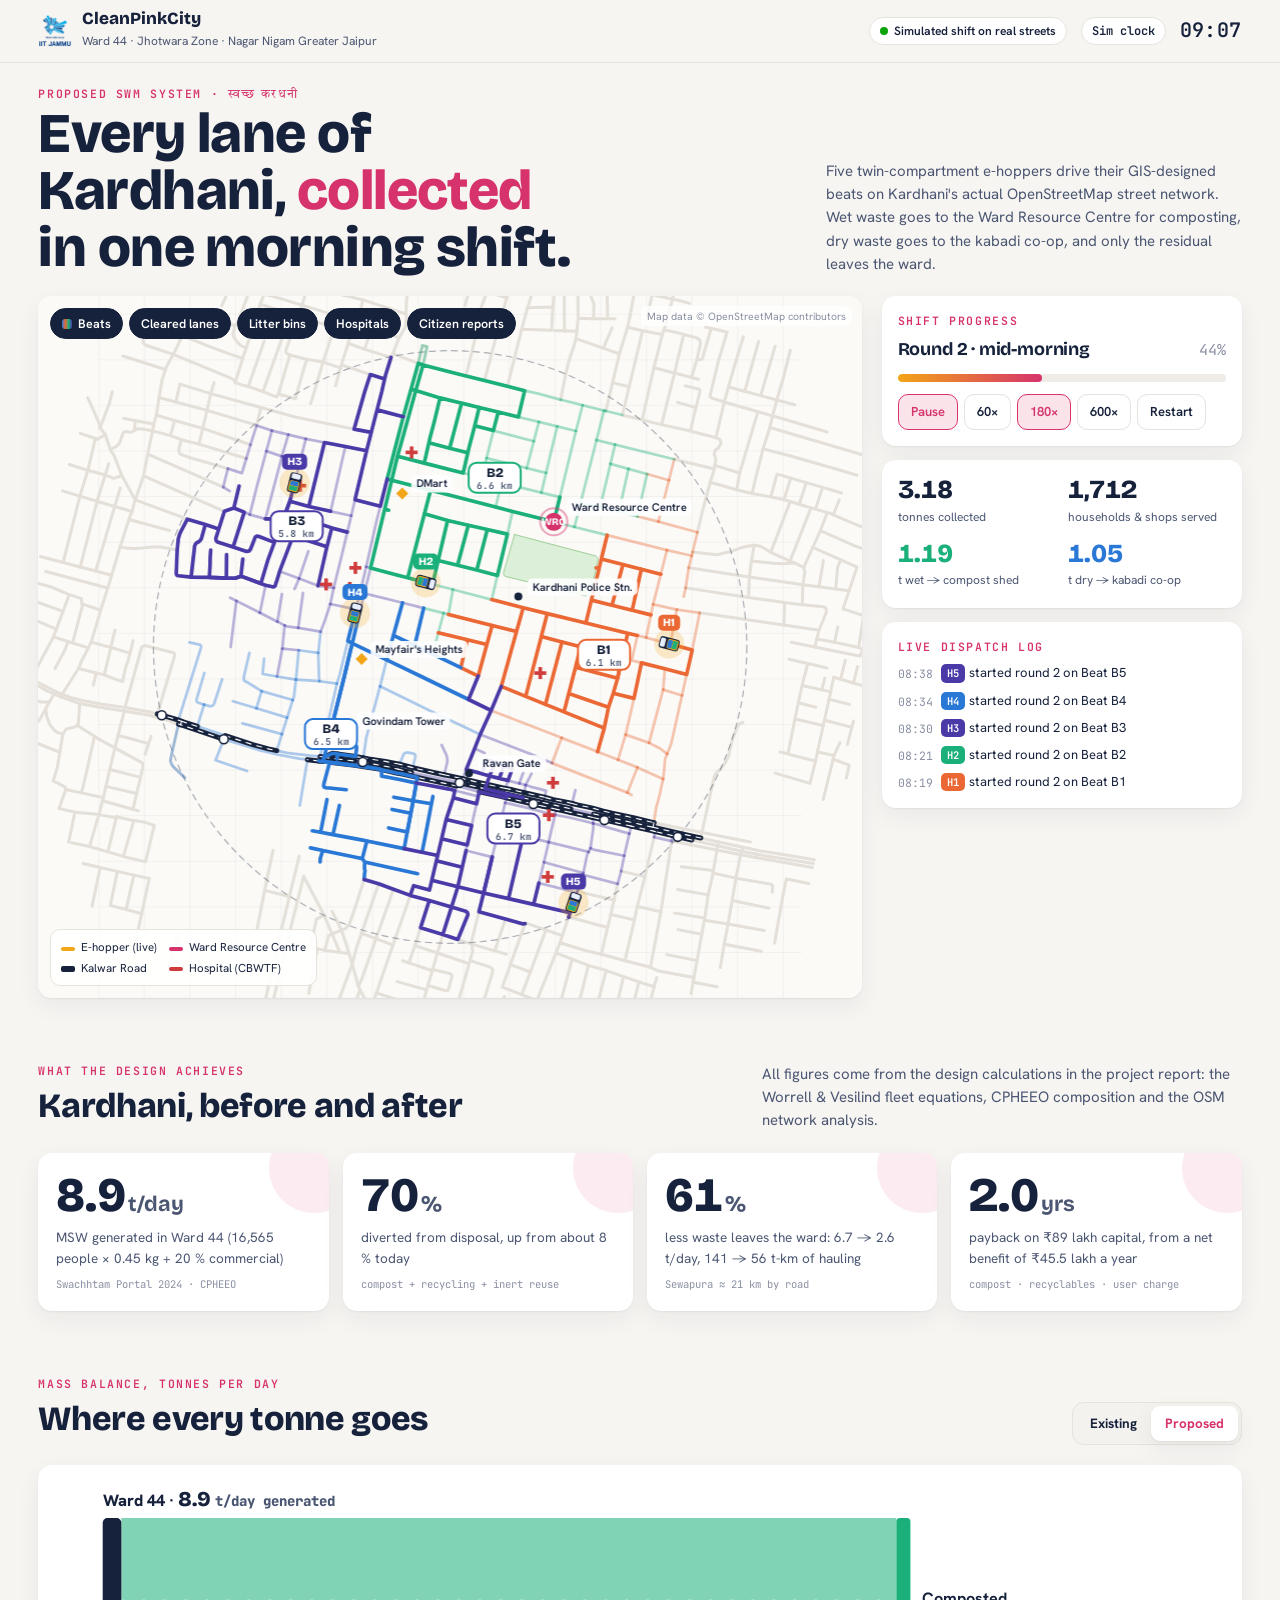
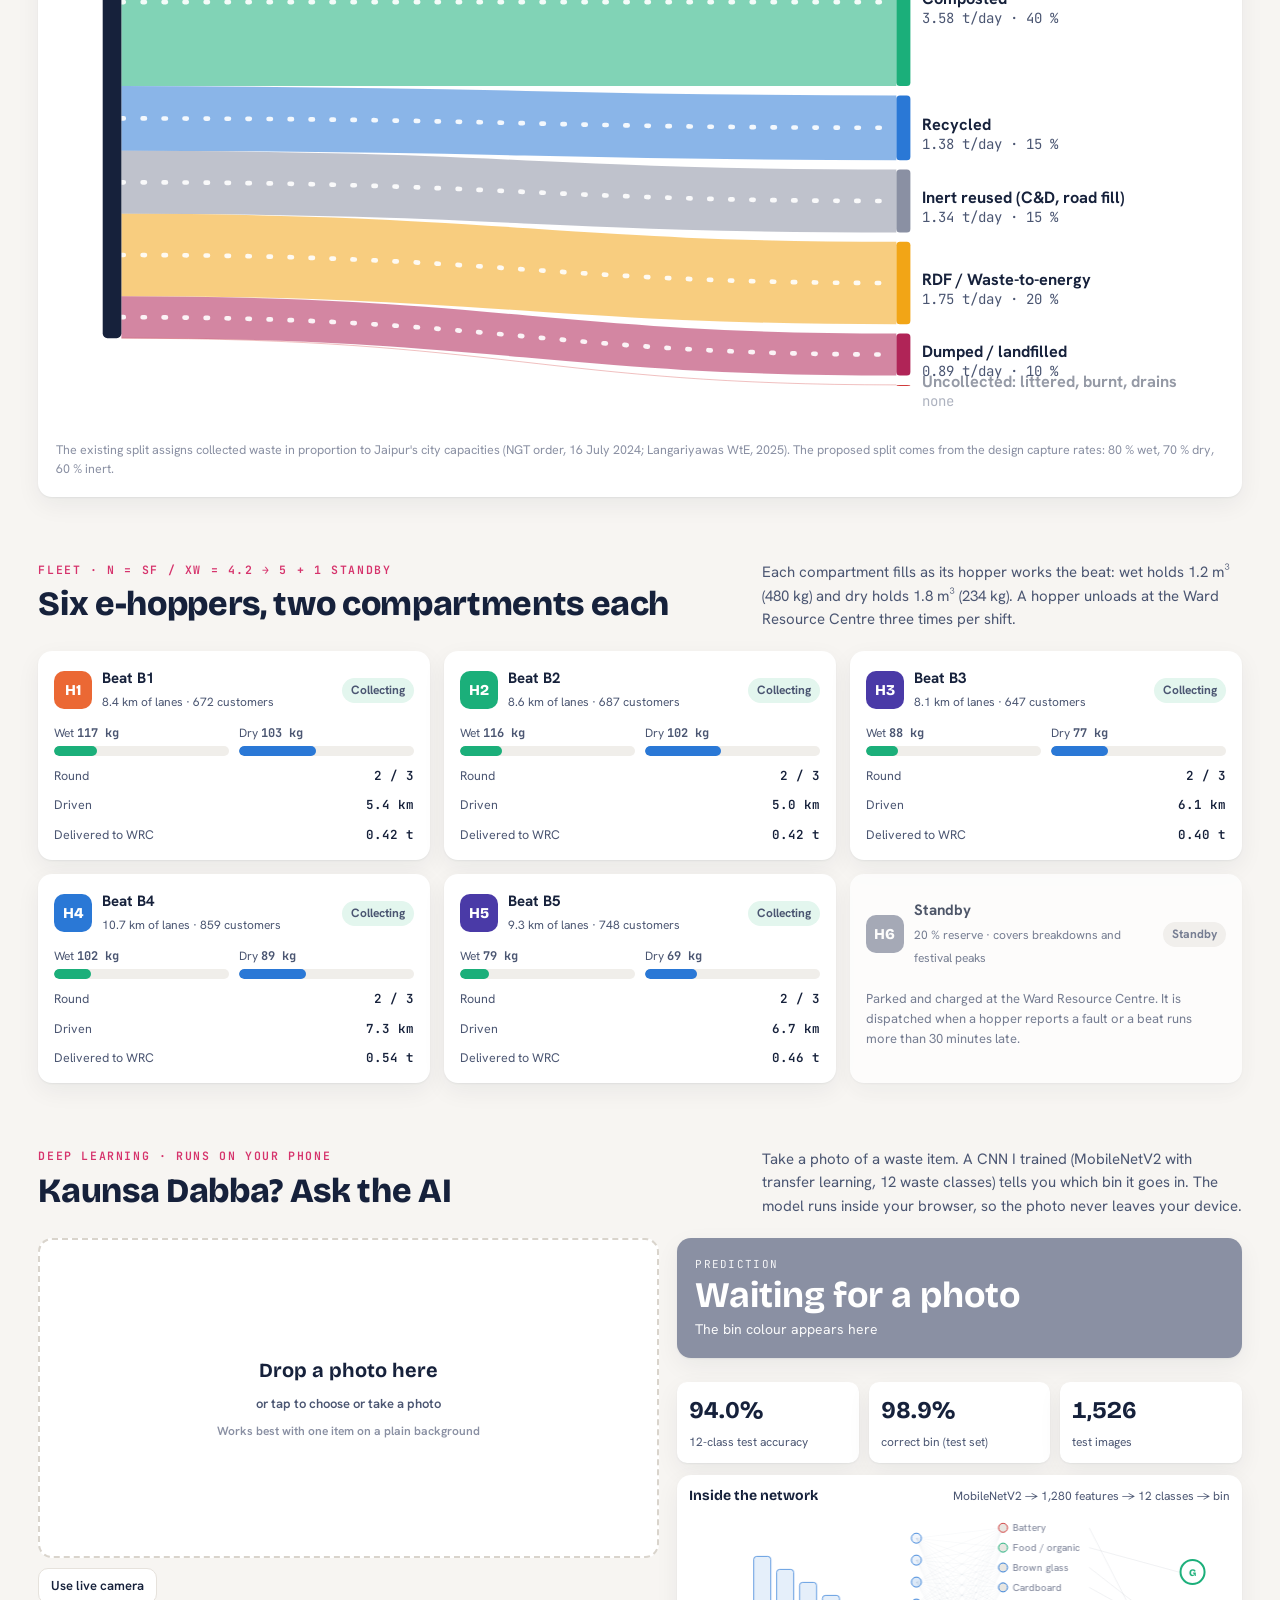
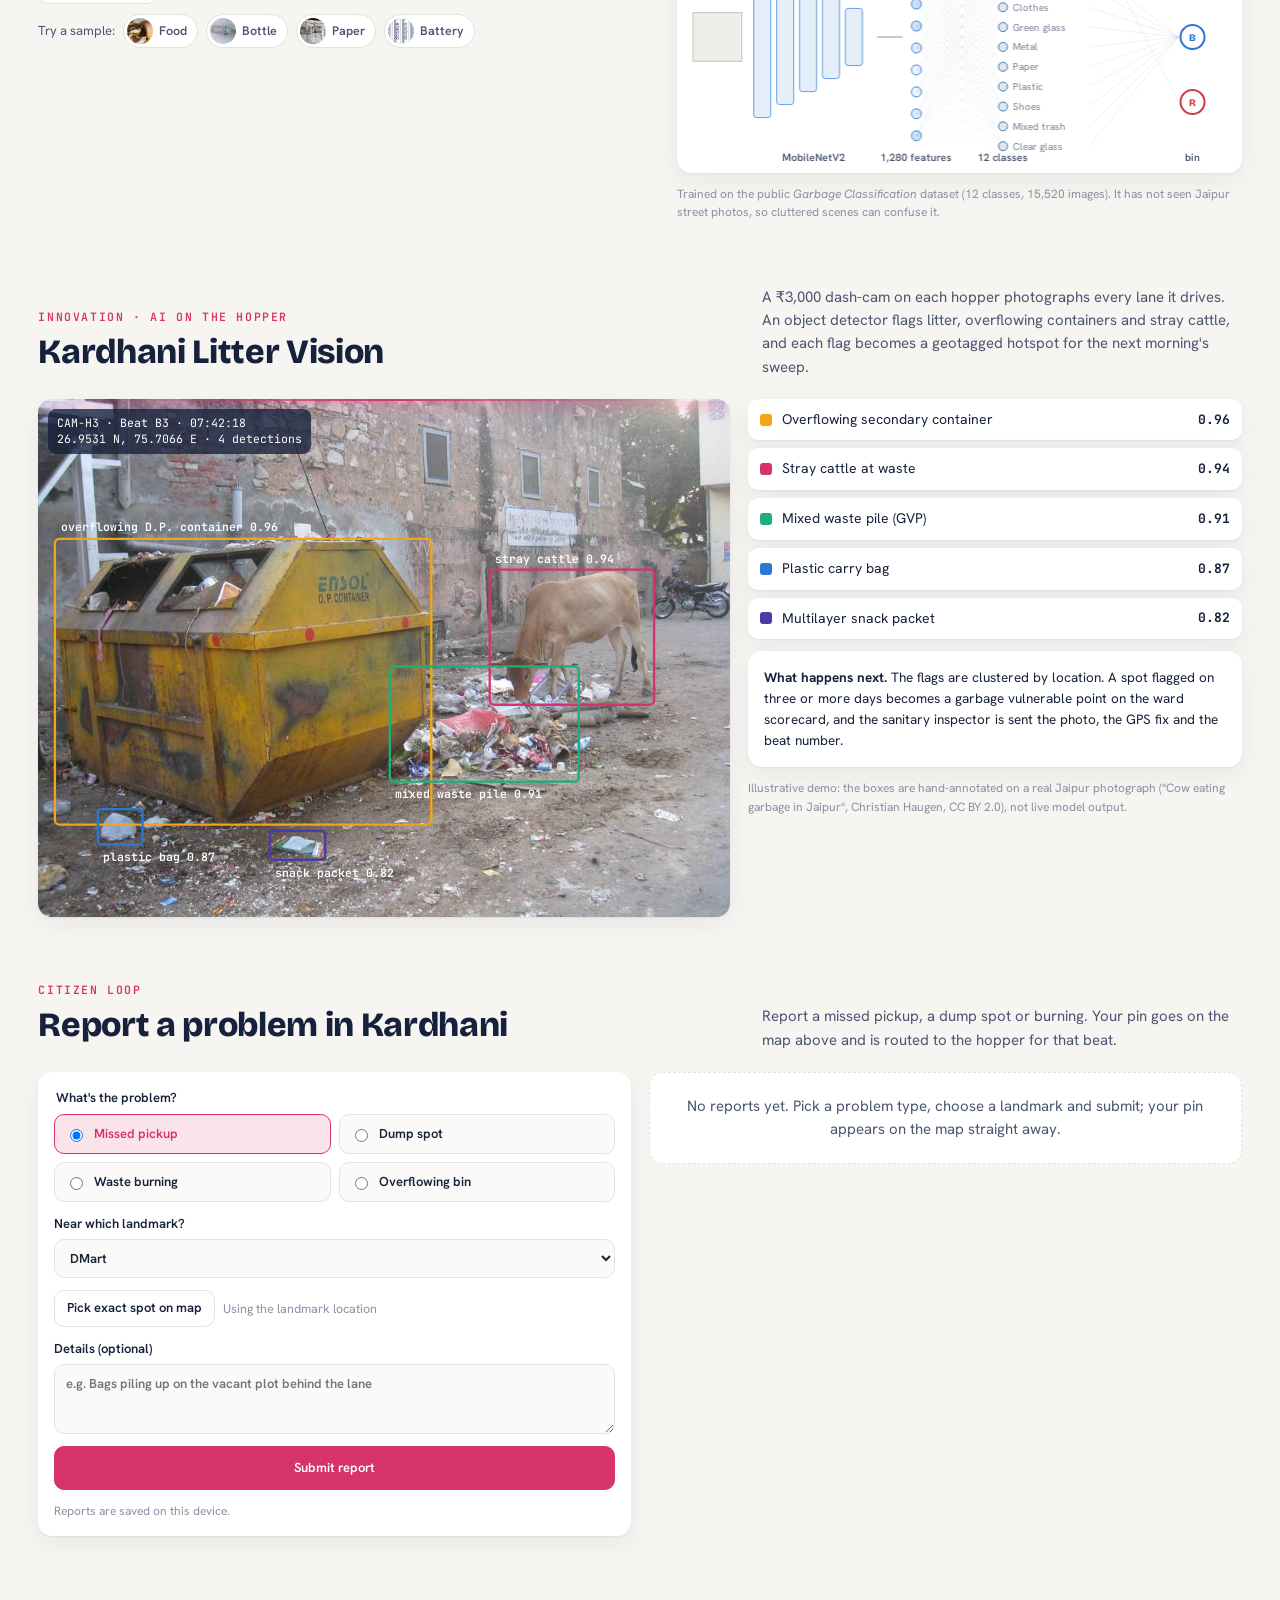
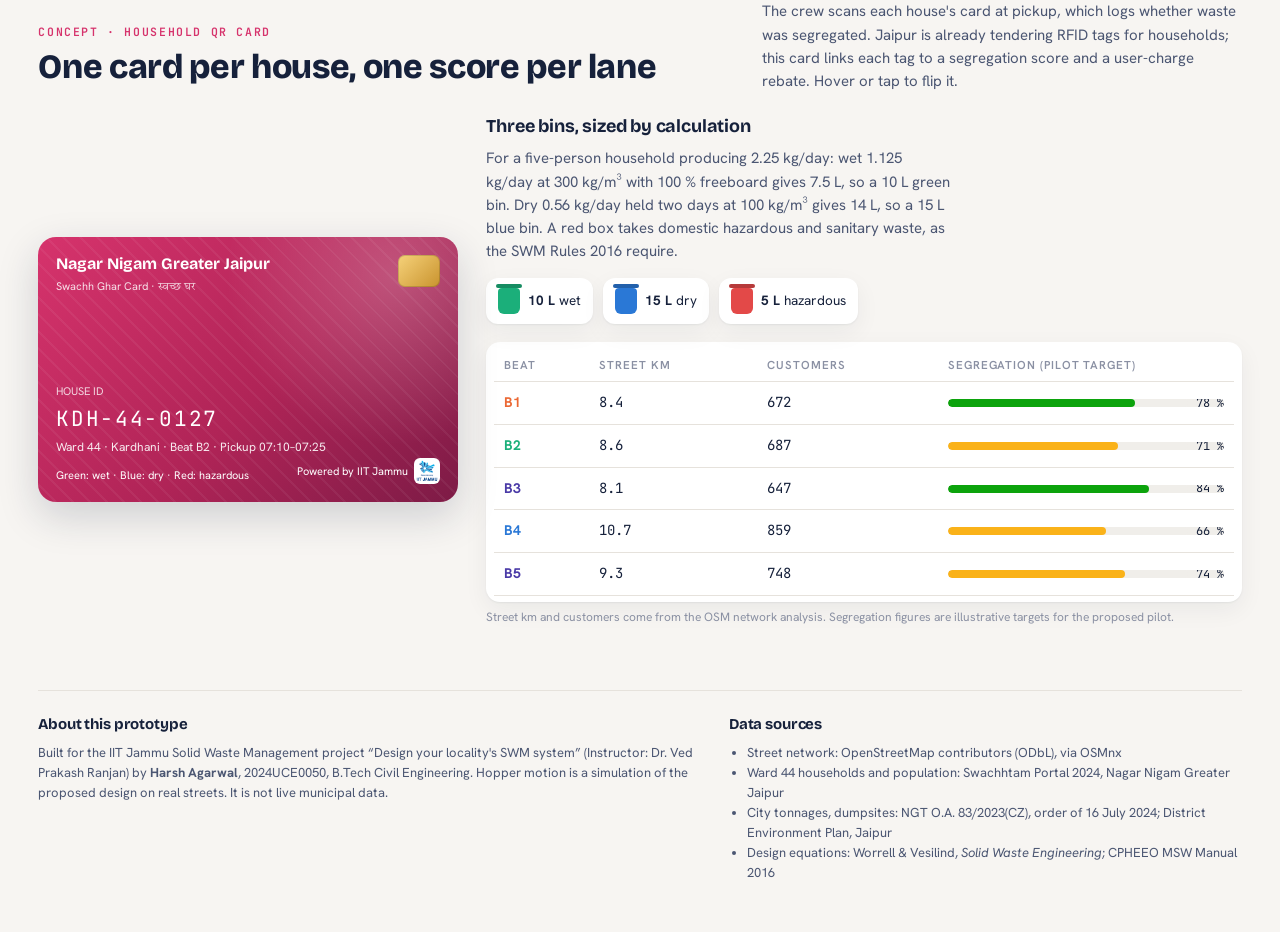
==== web/index.html @ a3d7203a "Add web app with in-browser bin sorter" ====
<!doctype html>
<html lang="en">
<head>
<meta charset="utf-8">
<meta name="viewport" content="width=device-width,initial-scale=1,viewport-fit=cover">
<meta name="author" content="Harsh Agarwal">
<meta name="description" content="CleanPinkCity: simulated ward-level SWM system for Kardhani (Ward 44), Jaipur.">
</head>
<body style="margin:0">
<title>CleanPinkCity</title>
<link rel="preconnect" href="https://fonts.googleapis.com">
<link rel="preconnect" href="https://fonts.gstatic.com" crossorigin>
<link rel="stylesheet" href="https://fonts.googleapis.com/css2?family=Bricolage+Grotesque:opsz,wght@12..96,500;12..96,700;12..96,800&family=Hanken+Grotesk:wght@400;500;600;700&family=JetBrains+Mono:wght@400;600&family=Tiro+Devanagari+Hindi&display=swap">
<script src="vendor/qrcode.min.js"></script>
<style>
/* Layout: municipal command-centre on paper — live map hero with a HUD rail, then stacked bands
   (impact, flow, fleet, AI vision, citizen reports, household card). Light only, by design. */
:root{
  color-scheme: light;
  --paper:#f7f5f2;         /* warm off-white ground */
  --card:#ffffff;
  --ink:#16213b;           /* deep municipal navy */
  --ink-2:#4b5672;
  --muted:#8a90a3;
  --line:#e6e2dc;
  --pink:#d6336c;          /* Jaipur pink: the one accent */
  --pink-soft:#fbe3ea;
  --marigold:#f2a516;      /* hoppers */
  --wet:#1baf7a; --dry:#2a78d6; --haz:#e34948;
  --b0:#2a78d6; --b1:#eb6834; --b2:#1baf7a; --b3:#4a3aa7;
  --good:#0ca30c; --warn:#fab219; --crit:#d03b3b;
  --f-display:"Bricolage Grotesque", "Segoe UI", system-ui, sans-serif;
  --f-body:"Hanken Grotesk", "Segoe UI", system-ui, sans-serif;
  --f-mono:"JetBrains Mono", ui-monospace, Consolas, monospace;
  --f-hindi:"Tiro Devanagari Hindi", "Nirmala UI", serif;
  --r:14px;
  --shadow:0 1px 2px rgba(22,33,59,.06), 0 8px 24px rgba(22,33,59,.06);
}
*{box-sizing:border-box}
[hidden]{display:none!important}
html,body{background:var(--paper);color:var(--ink)}
body{font-family:var(--f-body);font-size:15px;line-height:1.55;padding-inline:clamp(16px,3vw,40px);padding-block:0 48px}
h1,h2,h3{font-family:var(--f-display);text-wrap:balance;margin:0;letter-spacing:-.01em}
h2{font-size:clamp(24px,3.2vw,34px);font-weight:800}
h3{font-size:18px;font-weight:700}
p{margin:0}
.wrap{max-width:1320px;margin-inline:auto}
.eyebrow{font-family:var(--f-mono);font-size:11.5px;letter-spacing:.14em;text-transform:uppercase;color:var(--pink);font-weight:600}
.muted{color:var(--muted)}
.mono{font-family:var(--f-mono);font-variant-numeric:tabular-nums}
.hi{font-family:var(--f-hindi);font-weight:400}
button,select,input,textarea{font:inherit;color:inherit}
:focus-visible{outline:2.5px solid var(--pink);outline-offset:2px;border-radius:6px}

/* ---------- top bar ---------- */
.top{position:sticky;top:env(safe-area-inset-top,0px);z-index:20;background:rgba(247,245,242,.86);backdrop-filter:blur(10px);border-bottom:1px solid var(--line);margin-inline:calc(-1*clamp(16px,3vw,40px));padding:10px clamp(16px,3vw,40px)}
.top .wrap{display:flex;align-items:center;gap:14px;flex-wrap:wrap}
.brand{display:flex;align-items:center;gap:10px;min-width:0}
.brand img{width:34px;height:34px}
.brand b{font-family:var(--f-display);font-size:17px;font-weight:800;display:block;line-height:1.1}
.brand span{font-size:12px;color:var(--ink-2)}
.top .spacer{flex:1}
.pill{display:inline-flex;align-items:center;gap:6px;border-radius:999px;padding:4px 10px;font-size:12px;font-weight:600;border:1px solid var(--line);background:var(--card);white-space:nowrap}
.dot{width:8px;height:8px;border-radius:50%;background:var(--good);box-shadow:0 0 0 0 rgba(12,163,12,.5);animation:ping 1.8s infinite}
@keyframes ping{0%{box-shadow:0 0 0 0 rgba(12,163,12,.45)}80%{box-shadow:0 0 0 9px rgba(12,163,12,0)}100%{box-shadow:0 0 0 0 rgba(12,163,12,0)}}
.clock{font-family:var(--f-mono);font-size:20px;font-weight:600;letter-spacing:.02em}

/* ---------- hero ---------- */
.hero{display:grid;grid-template-columns:minmax(0,1fr) 360px;gap:20px;margin-top:22px}
.hero-head{grid-column:1/-1;display:flex;flex-wrap:wrap;align-items:end;gap:10px 28px;justify-content:space-between}
.hero-head h1{font-size:clamp(30px,5vw,56px);font-weight:800;line-height:1.02;max-width:16ch}
.hero-head h1 em{font-style:normal;color:var(--pink)}
.hero-head p{max-width:52ch;color:var(--ink-2)}
.mapcard{position:relative;background:var(--card);border-radius:var(--r);box-shadow:var(--shadow);overflow:hidden;min-width:0;aspect-ratio:1/1;max-height:78vh;width:100%}
.mapcard canvas{width:100%;height:100%;display:block;cursor:crosshair}
.maptools{position:absolute;left:12px;top:12px;display:flex;gap:6px;flex-wrap:wrap;max-width:calc(100% - 24px)}
.chip{border:1px solid var(--line);background:rgba(255,255,255,.92);border-radius:999px;padding:5px 11px;font-size:12.5px;font-weight:600;cursor:pointer;display:inline-flex;align-items:center;gap:6px}
.chip[aria-pressed="true"]{background:var(--ink);color:#fff;border-color:var(--ink)}
.chip .sw{width:10px;height:10px;border-radius:3px}
.maplegend{position:absolute;left:12px;bottom:12px;background:rgba(255,255,255,.92);border:1px solid var(--line);border-radius:10px;padding:8px 10px;font-size:11.5px;display:grid;grid-template-columns:auto auto;gap:3px 12px}
.maplegend i{display:inline-block;width:14px;height:4px;border-radius:2px;margin-right:6px;vertical-align:middle}
.armhint{position:absolute;inset:auto 12px 12px auto;background:var(--pink);color:#fff;border-radius:10px;padding:8px 12px;font-weight:600;font-size:13px}
.credit{position:absolute;right:10px;top:10px;font-size:10.5px;color:var(--muted);background:rgba(255,255,255,.8);padding:2px 6px;border-radius:6px}

.rail{display:flex;flex-direction:column;gap:14px;min-width:0}
.panel{background:var(--card);border-radius:var(--r);box-shadow:var(--shadow);padding:16px}
.shiftbar{height:8px;border-radius:99px;background:#efece7;overflow:hidden;margin-top:10px}
.shiftbar>i{display:block;height:100%;width:0;background:linear-gradient(90deg,var(--marigold),var(--pink));border-radius:99px}
.ctrls{display:flex;gap:6px;margin-top:12px;flex-wrap:wrap}
.btn{border:1px solid var(--line);background:var(--card);border-radius:10px;padding:7px 12px;font-weight:600;cursor:pointer;font-size:13px}
.btn.primary{background:var(--ink);color:#fff;border-color:var(--ink)}
.btn.pink{background:var(--pink);color:#fff;border-color:var(--pink)}
.btn[aria-pressed="true"]{background:var(--pink-soft);border-color:var(--pink);color:var(--pink)}
.stats{display:grid;grid-template-columns:1fr 1fr;gap:12px}
.stat b{display:block;font-family:var(--f-display);font-size:26px;font-weight:800;font-variant-numeric:tabular-nums;line-height:1.1}
.stat span{font-size:12px;color:var(--ink-2)}
.feed{list-style:none;margin:0;padding:0;display:flex;flex-direction:column;gap:7px;max-height:220px;overflow:auto;font-size:13px}
.feed li{display:grid;grid-template-columns:auto 1fr;gap:8px;align-items:start;animation:slidein .35s ease}
.feed time{font-family:var(--f-mono);font-size:11.5px;color:var(--muted);padding-top:2px}
@keyframes slidein{from{transform:translateY(-6px);opacity:.2}to{transform:none;opacity:1}}
.tag{display:inline-block;font-family:var(--f-mono);font-size:10.5px;font-weight:600;padding:1px 6px;border-radius:5px;color:#fff;margin-right:4px}

/* ---------- bands ---------- */
section.band{margin-top:64px}
.bandhead{display:flex;flex-wrap:wrap;justify-content:space-between;align-items:end;gap:10px 24px;margin-bottom:20px}
.bandhead p{max-width:60ch;color:var(--ink-2)}
.kpis{display:grid;grid-template-columns:repeat(4,minmax(0,1fr));gap:14px}
.kpi{background:var(--card);border-radius:var(--r);box-shadow:var(--shadow);padding:18px;position:relative;overflow:hidden}
.kpi b{font-family:var(--f-display);font-size:clamp(34px,4vw,48px);font-weight:800;line-height:1;display:block;font-variant-numeric:tabular-nums}
.kpi .u{font-size:.45em;font-weight:700;margin-left:2px;color:var(--ink-2)}
.kpi p{margin-top:8px;font-size:13.5px;color:var(--ink-2)}
.kpi small{display:block;margin-top:8px;font-family:var(--f-mono);font-size:10.5px;color:var(--muted)}
.kpi::after{content:"";position:absolute;right:-30px;top:-30px;width:90px;height:90px;border-radius:50%;background:var(--pink-soft);opacity:.7}

.flowcard{background:var(--card);border-radius:var(--r);box-shadow:var(--shadow);padding:18px}
.seg{display:inline-flex;border:1px solid var(--line);border-radius:12px;padding:3px;background:#f4f2ee}
.seg button{border:0;background:transparent;border-radius:9px;padding:7px 14px;font-weight:700;cursor:pointer;font-size:13.5px}
.seg button[aria-pressed="true"]{background:var(--card);box-shadow:var(--shadow);color:var(--pink)}
.flowwrap{overflow-x:auto}
#flow{display:block;width:100%;min-width:680px;height:auto}
#flow text{font-family:var(--f-body);fill:var(--ink)}
#flow .val{font-family:var(--f-mono);font-size:12px;fill:var(--ink-2)}
.ribbon{transition:d .9s cubic-bezier(.6,0,.2,1), stroke-width .9s cubic-bezier(.6,0,.2,1)}
.particles{stroke-dasharray:2 16;stroke-linecap:round;animation:flowdash 1.4s linear infinite}
@keyframes flowdash{to{stroke-dashoffset:-36}}

.fleet{display:grid;grid-template-columns:repeat(3,minmax(0,1fr));gap:14px}
.hop{background:var(--card);border-radius:var(--r);box-shadow:var(--shadow);padding:16px;display:grid;gap:10px}
.hop header{display:flex;align-items:center;gap:10px}
.hop .badge{flex:0 0 38px;width:38px;height:38px;border-radius:10px;display:grid;place-items:center;color:#fff;font-family:var(--f-display);font-weight:800}
.hop header>div:not(.badge){min-width:0;flex:1}
.hop header b{display:block;font-weight:700}
.hop header span{font-size:12px;color:var(--ink-2)}
.status{font-size:11.5px;font-weight:700;border-radius:999px;padding:3px 9px;white-space:nowrap}
.st-collect{background:#e3f6ee;color:#0d7a52}.st-travel{background:#e7f0fb;color:#1c5cab}.st-unload{background:#fdf0d6;color:#8a5b00}.st-idle{background:#efedea;color:var(--ink-2)}.st-done{background:#efedea;color:var(--ink-2)}
.gauges{display:grid;grid-template-columns:1fr 1fr;gap:10px}
.gauge{font-size:12px;color:var(--ink-2)}
.gauge .bar{height:10px;border-radius:5px;background:#f0eeea;overflow:hidden;margin-top:4px}
.gauge .bar i{display:block;height:100%;width:0;border-radius:5px;transition:width .3s linear}
.hop .row{display:flex;justify-content:space-between;font-size:12.5px;color:var(--ink-2)}
.hop .row b{color:var(--ink);font-family:var(--f-mono);font-weight:600}

.lv{display:grid;grid-template-columns:minmax(0,1.4fr) minmax(0,1fr);gap:18px;align-items:start}
.lvimg{position:relative;border-radius:var(--r);overflow:hidden;box-shadow:var(--shadow);background:#ddd}
.lvimg img{display:block;width:100%;height:auto}
.lvimg svg{position:absolute;inset:0;width:100%;height:100%}
.scan{position:absolute;left:0;right:0;height:2px;background:linear-gradient(90deg,transparent,var(--pink),transparent);box-shadow:0 0 18px 4px rgba(214,51,108,.45);top:0;animation:scan 3.6s ease-in-out infinite}
@keyframes scan{0%{top:2%}50%{top:96%}100%{top:2%}}
.box rect{fill:none;stroke-width:3;animation:boxin 4.8s ease-in-out infinite}
.box text{font-family:var(--f-mono);font-size:15px;font-weight:600;fill:#fff}
@keyframes boxin{0%,8%{stroke-dasharray:0 2000}25%,100%{stroke-dasharray:2000 0}}
.hud{position:absolute;left:10px;top:10px;font-family:var(--f-mono);font-size:11.5px;background:rgba(22,33,59,.78);color:#fff;border-radius:8px;padding:6px 9px;line-height:1.45}
.det{list-style:none;padding:0;margin:0;display:grid;gap:8px}
.det li{display:grid;grid-template-columns:12px 1fr auto;gap:10px;align-items:center;background:var(--card);border-radius:10px;padding:10px 12px;box-shadow:var(--shadow);font-size:14px}
.det li i{width:12px;height:12px;border-radius:3px}
.det li b{font-family:var(--f-mono);font-size:13px}

.report{display:grid;grid-template-columns:minmax(0,1fr) minmax(0,1fr);gap:18px;align-items:start}
form.panel{display:grid;gap:12px}
label{font-size:13px;font-weight:600;display:grid;gap:5px}
select,input,textarea{border:1px solid var(--line);border-radius:10px;padding:9px 11px;background:#fbfaf8;width:100%}
textarea{min-height:70px;resize:vertical}
.types{display:grid;grid-template-columns:repeat(2,minmax(0,1fr));gap:8px}
.types label{display:flex;align-items:center;gap:8px;border:1px solid var(--line);border-radius:10px;padding:9px 10px;cursor:pointer;font-weight:600;background:#fbfaf8}
.types input{width:auto}
.types label:has(input:checked){border-color:var(--pink);background:var(--pink-soft);color:var(--pink)}
.reports{list-style:none;margin:0;padding:0;display:grid;gap:8px;max-height:360px;overflow:auto}
.reports li{background:var(--card);border-radius:10px;padding:10px 12px;box-shadow:var(--shadow);display:grid;gap:2px;font-size:13.5px}
.reports li b{font-weight:700}
.empty{border:1.5px dashed var(--line);border-radius:var(--r);padding:22px;text-align:center;color:var(--ink-2);background:var(--card)}
.toast{position:fixed;left:50%;bottom:calc(20px + env(safe-area-inset-bottom,0px));transform:translateX(-50%);background:var(--ink);color:#fff;border-radius:12px;padding:10px 16px;font-weight:600;z-index:50;box-shadow:var(--shadow)}

.cardzone{display:grid;grid-template-columns:minmax(0,420px) minmax(0,1fr);gap:28px;align-items:center}
.flip{perspective:1200px;width:100%;max-width:420px;aspect-ratio:1.586/1;cursor:pointer}
.flip-in{position:relative;width:100%;height:100%;transition:transform .9s cubic-bezier(.4,.2,.2,1);transform-style:preserve-3d}
.flip:hover .flip-in,.flip.on .flip-in{transform:rotateY(180deg)}
.face{position:absolute;inset:0;border-radius:18px;padding:18px;backface-visibility:hidden;box-shadow:0 14px 40px rgba(22,33,59,.18);overflow:hidden;color:#fff;display:grid}
.front{background:linear-gradient(135deg,#d6336c 0%,#b02457 55%,#7d1b46 100%);grid-template-rows:auto 1fr auto}
.front::before{content:"";position:absolute;inset:0;background:radial-gradient(circle at 85% 15%,rgba(255,255,255,.22),transparent 40%),repeating-linear-gradient(45deg,rgba(255,255,255,.05) 0 2px,transparent 2px 12px)}
.back{background:#fff;color:var(--ink);transform:rotateY(180deg);grid-template-columns:auto 1fr;gap:16px;align-items:center;border:1px solid var(--line)}
.face>*{position:relative}
.fhead{display:flex;justify-content:space-between;gap:10px}
.fhead b{font-family:var(--f-display);font-size:16px;line-height:1.15;display:block}
.fhead span{font-size:11px;opacity:.85}
.fmid{display:flex;align-items:end;justify-content:space-between;gap:12px}
.fmid .id{font-family:var(--f-mono);font-size:clamp(16px,2.4vw,21px);letter-spacing:.08em}
.chipgold{width:42px;height:32px;border-radius:7px;background:linear-gradient(135deg,#f6d27a,#c9932e);box-shadow:inset 0 0 0 1px rgba(0,0,0,.15)}
.ffoot{display:flex;justify-content:space-between;align-items:end;font-size:11px;gap:10px}
.ffoot img{width:26px;height:26px;background:#fff;border-radius:6px;padding:2px}
#qr{width:120px;height:120px}
#qr svg,#qr img{width:100%;height:100%}
.ring{--p:92;width:84px;height:84px;border-radius:50%;background:conic-gradient(var(--wet) calc(var(--p)*1%),#eee 0);display:grid;place-items:center}
.ring b{width:64px;height:64px;border-radius:50%;background:#fff;display:grid;place-items:center;font-family:var(--f-display);font-size:20px}
.bins3{display:flex;gap:10px;margin-top:14px;flex-wrap:wrap}
.bin{display:flex;align-items:center;gap:8px;background:var(--card);border-radius:12px;padding:10px 12px;box-shadow:var(--shadow);font-size:13.5px}
.bin i{width:22px;height:26px;border-radius:4px 4px 6px 6px;position:relative}
.bin i::before{content:"";position:absolute;left:-2px;right:-2px;top:-4px;height:4px;border-radius:2px;background:inherit;filter:brightness(.8)}

.score{width:100%;border-collapse:collapse;font-size:14px}
.score th{font-size:11.5px;text-transform:uppercase;letter-spacing:.08em;color:var(--muted);text-align:left;font-weight:600;padding:8px 10px;border-bottom:1px solid var(--line)}
.score td{padding:10px;border-bottom:1px solid var(--line);font-variant-numeric:tabular-nums}
.score .barcell{width:40%}
.score .barcell div{height:8px;border-radius:4px;background:#f0eeea;overflow:hidden}
.score .barcell i{display:block;height:100%;border-radius:4px}
.tablewrap{overflow-x:auto;background:var(--card);border-radius:var(--r);box-shadow:var(--shadow);padding:6px 8px}

footer{margin-top:64px;padding-top:22px;border-top:1px solid var(--line);display:grid;grid-template-columns:minmax(0,1.3fr) minmax(0,1fr);gap:24px;font-size:13px;color:var(--ink-2)}
footer h3{font-size:15px;color:var(--ink);margin-bottom:6px}
footer ul{margin:0;padding-left:18px}
footer a{color:var(--pink)}


/* ---------- AI bin sorter ---------- */
.ai{display:grid;grid-template-columns:minmax(0,1.1fr) minmax(0,1fr);gap:18px;align-items:start}
.drop{position:relative;border:2px dashed #d9d4cc;border-radius:var(--r);background:var(--card);min-height:320px;display:grid;place-items:center;overflow:hidden;cursor:pointer;transition:border-color .2s,background .2s}
.drop.over{border-color:var(--pink);background:var(--pink-soft)}
.drop img,.drop video{width:100%;height:100%;max-height:420px;object-fit:contain;display:block;background:#111}
.drop .hint{text-align:center;padding:24px;color:var(--ink-2);display:grid;gap:8px;justify-items:center}
.drop .hint b{font-family:var(--f-display);font-size:20px;color:var(--ink)}
.camerabar{display:flex;gap:8px;flex-wrap:wrap;margin-top:10px;align-items:center}
.samples{display:flex;gap:8px;flex-wrap:wrap;align-items:center;margin-top:10px;font-size:13px;color:var(--ink-2)}
.samples button{display:flex;align-items:center;gap:6px;border:1px solid var(--line);background:var(--card);border-radius:999px;padding:3px 10px 3px 3px;cursor:pointer;font-weight:600;font-size:12.5px}
.samples img{width:26px;height:26px;border-radius:50%;object-fit:cover}
.verdict{border-radius:var(--r);padding:18px;color:#fff;display:grid;gap:4px;box-shadow:var(--shadow);transition:background .3s}
.verdict small{font-family:var(--f-mono);font-size:11px;letter-spacing:.12em;text-transform:uppercase;opacity:.9}
.verdict b{font-family:var(--f-display);font-size:clamp(26px,3.4vw,36px);line-height:1.05}
.verdict span{font-size:14px;opacity:.95}
.v-idle{background:#8a90a3}.v-green{background:#1baf7a}.v-blue{background:#2a78d6}.v-red{background:#d03b3b}
.probs{list-style:none;margin:0;padding:0;display:grid;gap:8px}
.probs li{display:grid;grid-template-columns:120px 1fr 48px;gap:10px;align-items:center;font-size:13.5px}
.probs .pb{height:10px;border-radius:5px;background:#efedea;overflow:hidden}
.probs .pb i{display:block;height:100%;border-radius:5px;width:0;transition:width .5s cubic-bezier(.2,.8,.2,1)}
.arch{display:flex;align-items:stretch;gap:6px;flex-wrap:wrap;margin-top:10px}
.arch div{flex:1 1 90px;background:var(--card);border-radius:10px;padding:8px 10px;box-shadow:var(--shadow);font-size:12px;color:var(--ink-2);min-width:0}
.arch div b{display:block;color:var(--ink);font-size:13px}
.arch .frozen{background:#eef3fb}.arch .train{background:var(--pink-soft)}
.mstats{display:grid;grid-template-columns:repeat(3,minmax(0,1fr));gap:10px}
.mstats div{background:var(--card);border-radius:10px;padding:10px 12px;box-shadow:var(--shadow)}
.mstats b{font-family:var(--f-display);font-size:24px;display:block;font-variant-numeric:tabular-nums}
.mstats span{font-size:12px;color:var(--ink-2)}
.spinner{width:22px;height:22px;border-radius:50%;border:3px solid rgba(255,255,255,.4);border-top-color:#fff;animation:spin .8s linear infinite;display:inline-block;vertical-align:middle}
@keyframes spin{to{transform:rotate(360deg)}}
.nnwrap{background:var(--card);border-radius:var(--r);box-shadow:var(--shadow);padding:10px 12px 6px}
.nnwrap .nnhead{display:flex;justify-content:space-between;align-items:baseline;gap:8px;font-size:12px;color:var(--ink-2)}
.nnwrap .nnhead b{font-family:var(--f-display);font-size:14px;color:var(--ink)}
#nnviz{display:block;width:100%;height:260px}

@media (max-width:1000px){.ai{grid-template-columns:1fr}}
@media (max-width:560px){.probs li{grid-template-columns:96px 1fr 44px}}

@media (max-width:1000px){
  .hero{grid-template-columns:1fr}
  .kpis{grid-template-columns:repeat(2,minmax(0,1fr))}
  .fleet{grid-template-columns:repeat(2,minmax(0,1fr))}
  .lv,.report,.cardzone,footer{grid-template-columns:1fr}
}
@media (max-width:560px){
  .kpis,.fleet{grid-template-columns:1fr}
  .stats{grid-template-columns:1fr 1fr}
  .maplegend{display:none}
  .top .hidesm{display:none}
}
@media (prefers-reduced-motion:reduce){
  *{animation:none!important;transition:none!important}
}
</style>

<header class="top">
  <div class="wrap">
    <div class="brand"><img src="[data-uri]" alt="IIT Jammu logo"><div><b>CleanPinkCity</b><span>Ward 44 · Jhotwara Zone · Nagar Nigam Greater Jaipur</span></div></div>
    <div class="spacer"></div>
    <span class="pill hidesm"><span class="dot"></span>Simulated shift on real streets</span>
    <span class="pill"><span class="mono" id="clockDay">Sim clock</span></span>
    <span class="clock" id="clock">06:30</span>
  </div>
</header>

<main class="wrap">
  <section class="hero" aria-label="Live map">
    <div class="hero-head">
      <div>
        <div class="eyebrow">Proposed SWM system · <span class="hi">स्वच्छ करधनी</span></div>
        <h1>Every lane of Kardhani, <em>collected</em> in one morning shift.</h1>
      </div>
      <p>Five twin-compartment e-hoppers drive their GIS-designed beats on Kardhani's actual OpenStreetMap street network. Wet waste goes to the Ward Resource Centre for composting, dry waste goes to the kabadi co-op, and only the residual leaves the ward.</p>
    </div>

    <div class="mapcard" id="mapcard">
      <canvas id="map" aria-label="Map of Kardhani Ward 44 showing hopper routes and live hopper positions"></canvas>
      <div class="maptools" role="toolbar" aria-label="Map layers">
        <button class="chip" aria-pressed="true" data-layer="beats"><span class="sw" style="background:linear-gradient(90deg,var(--b0),var(--b1),var(--b2),var(--b3))"></span>Beats</button>
        <button class="chip" aria-pressed="true" data-layer="trails">Cleared lanes</button>
        <button class="chip" aria-pressed="true" data-layer="bins">Litter bins</button>
        <button class="chip" aria-pressed="true" data-layer="hosp">Hospitals</button>
        <button class="chip" aria-pressed="true" data-layer="reports">Citizen reports</button>
      </div>
      <div class="credit">Map data © OpenStreetMap contributors</div>
      <div class="maplegend" aria-hidden="true">
        <span><i style="background:var(--marigold)"></i>E-hopper (live)</span><span><i style="background:var(--pink)"></i>Ward Resource Centre</span>
        <span><i style="background:#16213b;height:6px"></i>Kalwar Road</span><span><i style="background:#d03b3b"></i>Hospital (CBWTF)</span>
      </div>
      <div class="armhint" id="armhint" hidden>Tap the map to drop your report pin</div>
    </div>

    <aside class="rail">
      <div class="panel">
        <div class="eyebrow">Shift progress</div>
        <div style="display:flex;justify-content:space-between;align-items:baseline;margin-top:6px"><h3 id="phase">Morning round</h3><span class="mono muted" id="pct">0%</span></div>
        <div class="shiftbar"><i id="shiftbar"></i></div>
        <div class="ctrls">
          <button class="btn primary" id="play" aria-pressed="true">Pause</button>
          <button class="btn" data-speed="60">60×</button>
          <button class="btn" data-speed="180" aria-pressed="true">180×</button>
          <button class="btn" data-speed="600">600×</button>
          <button class="btn" id="restart">Restart</button>
        </div>
      </div>
      <div class="panel stats">
        <div class="stat"><b id="sT">0.00</b><span>tonnes collected</span></div>
        <div class="stat"><b id="sH">0</b><span>households &amp; shops served</span></div>
        <div class="stat"><b id="sW" style="color:var(--wet)">0.00</b><span>t wet → compost shed</span></div>
        <div class="stat"><b id="sD" style="color:var(--dry)">0.00</b><span>t dry → kabadi co-op</span></div>
      </div>
      <div class="panel">
        <div class="eyebrow" style="margin-bottom:8px">Live dispatch log</div>
        <ul class="feed" id="feed" aria-live="polite"></ul>
      </div>
    </aside>
  </section>

  <section class="band" aria-labelledby="kpih">
    <div class="bandhead"><div><div class="eyebrow">What the design achieves</div><h2 id="kpih">Kardhani, before and after</h2></div><p>All figures come from the design calculations in the project report: the Worrell &amp; Vesilind fleet equations, CPHEEO composition and the OSM network analysis.</p></div>
    <div class="kpis">
      <div class="kpi"><b data-count="8.9" data-dec="1">8.9<span class="u">t/day</span></b><p>MSW generated in Ward 44 (16,565 people × 0.45 kg + 20 % commercial)</p><small>Swachhtam Portal 2024 · CPHEEO</small></div>
      <div class="kpi"><b data-count="70" data-dec="0">70<span class="u">%</span></b><p>diverted from disposal, up from about 8 % today</p><small>compost + recycling + inert reuse</small></div>
      <div class="kpi"><b data-count="61" data-dec="0">61<span class="u">%</span></b><p>less waste leaves the ward: 6.7 → 2.6 t/day, 141 → 56 t-km of hauling</p><small>Sewapura ≈ 21 km by road</small></div>
      <div class="kpi"><b data-count="2.0" data-dec="1">2.0<span class="u">yrs</span></b><p>payback on ₹89 lakh capital, from a net benefit of ₹45.5 lakh a year</p><small>compost · recyclables · user charge</small></div>
    </div>
  </section>

  <section class="band" aria-labelledby="flowh">
    <div class="bandhead">
      <div><div class="eyebrow">Mass balance, tonnes per day</div><h2 id="flowh">Where every tonne goes</h2></div>
      <div class="seg" role="group" aria-label="Scenario"><button id="fEx" aria-pressed="false">Existing</button><button id="fPr" aria-pressed="true">Proposed</button></div>
    </div>
    <div class="flowcard"><div class="flowwrap"><svg id="flow" viewBox="0 0 1000 470" role="img" aria-label="Flow of 8.9 tonnes per day from Ward 44 to six destinations"></svg></div>
      <p class="muted" style="font-size:12.5px;margin-top:8px">The existing split assigns collected waste in proportion to Jaipur's city capacities (NGT order, 16 July 2024; Langariyawas WtE, 2025). The proposed split comes from the design capture rates: 80 % wet, 70 % dry, 60 % inert.</p></div>
  </section>

  <section class="band" aria-labelledby="fleeth">
    <div class="bandhead"><div><div class="eyebrow">Fleet · N = SF / XW = 4.2 → 5 + 1 standby</div><h2 id="fleeth">Six e-hoppers, two compartments each</h2></div><p>Each compartment fills as its hopper works the beat: wet holds 1.2 m³ (480 kg) and dry holds 1.8 m³ (234 kg). A hopper unloads at the Ward Resource Centre three times per shift.</p></div>
    <div class="fleet" id="fleet"></div>
  </section>


  <section class="band" aria-labelledby="aih" id="ai">
    <div class="bandhead"><div><div class="eyebrow">Deep learning · runs on your phone</div><h2 id="aih">Kaunsa Dabba? Ask the AI</h2></div><p>Take a photo of a waste item. A CNN I trained (MobileNetV2 with transfer learning, 12 waste classes) tells you which bin it goes in. The model runs inside your browser, so the photo never leaves your device.</p></div>
    <div class="ai">
      <div>
        <label class="drop" id="drop" for="aifile">
          <div class="hint" id="aihint"><b>Drop a photo here</b><span>or tap to choose or take a photo</span><span class="muted" style="font-size:12px">Works best with one item on a plain background</span></div>
          <img id="aiimg" alt="Your waste photo" hidden>
          <video id="aivid" playsinline muted hidden></video>
        </label>
        <input type="file" id="aifile" accept="image/*" capture="environment" hidden>
        <div class="camerabar">
          <button class="btn" type="button" id="camOn">Use live camera</button>
          <button class="btn pink" type="button" id="camSnap" hidden>Snap &amp; classify</button>
          <button class="btn" type="button" id="camOff" hidden>Stop camera</button>
        </div>
        <div class="samples">Try a sample:
          <button type="button" data-sample="samples/banana.jpg"><img src="samples/banana.jpg" alt="">Food</button>
          <button type="button" data-sample="samples/bottle.jpg"><img src="samples/bottle.jpg" alt="">Bottle</button>
          <button type="button" data-sample="samples/newspaper.jpg"><img src="samples/newspaper.jpg" alt="">Paper</button>
          <button type="button" data-sample="samples/battery.jpg"><img src="samples/battery.jpg" alt="">Battery</button>
        </div>
      </div>
      <div style="display:grid;gap:12px">
        <div class="verdict v-idle" id="verdict" aria-live="polite"><small>Prediction</small><b id="vbin">Waiting for a photo</b><span id="vcls">The bin colour appears here</span></div>
        <ul class="probs" id="probs"></ul>
        <div class="mstats">
          <div><b>94.0%</b><span>12-class test accuracy</span></div>
          <div><b>98.9%</b><span>correct bin (test set)</span></div>
          <div><b>1,526</b><span>test images</span></div>
        </div>
        <div class="nnwrap">
          <div class="nnhead"><b>Inside the network</b><span id="nnstate">MobileNetV2 → 1,280 features → 12 classes → bin</span></div>
          <canvas id="nnviz" aria-label="Animated diagram of the neural network: a photo passes through convolution layers, 1,280 features, 12 waste classes and three bins"></canvas>
        </div>
        <p class="muted" style="font-size:12px">Trained on the public <i>Garbage Classification</i> dataset (12 classes, 15,520 images). It has not seen Jaipur street photos, so cluttered scenes can confuse it.</p>
      </div>
    </div>
  </section>

  <section class="band" aria-labelledby="lvh">
    <div class="bandhead"><div><div class="eyebrow">Innovation · AI on the hopper</div><h2 id="lvh">Kardhani Litter Vision</h2></div><p>A ₹3,000 dash-cam on each hopper photographs every lane it drives. An object detector flags litter, overflowing containers and stray cattle, and each flag becomes a geotagged hotspot for the next morning's sweep.</p></div>
    <div class="lv">
      <div class="lvimg">
        <img src="[data-uri]" alt="A Jaipur street with an overflowing yellow municipal container and a cow eating scattered garbage" width="900" height="675">
        <svg viewBox="0 0 900 675" aria-hidden="true">
          <g class="box"><rect x="22" y="182" width="490" height="372" rx="6" stroke="#f2a516"/><rect x="22" y="152" width="300" height="28" rx="4" fill="#f2a516" stroke="none" style="animation:none"/><text x="30" y="172">overflowing D.P. container 0.96</text></g>
          <g class="box"><rect x="588" y="222" width="214" height="176" rx="6" stroke="#d6336c" style="animation-delay:.5s"/><rect x="588" y="194" width="196" height="26" rx="4" fill="#d6336c" stroke="none" style="animation:none"/><text x="595" y="213">stray cattle 0.94</text></g>
          <g class="box"><rect x="458" y="348" width="246" height="150" rx="6" stroke="#1baf7a" style="animation-delay:1s"/><rect x="458" y="500" width="230" height="26" rx="4" fill="#1baf7a" stroke="none" style="animation:none"/><text x="465" y="519">mixed waste pile 0.91</text></g>
          <g class="box"><rect x="78" y="534" width="58" height="46" rx="5" stroke="#2a78d6" style="animation-delay:1.5s"/><rect x="78" y="584" width="150" height="24" rx="4" fill="#2a78d6" stroke="none" style="animation:none"/><text x="84" y="602">plastic bag 0.87</text></g>
          <g class="box"><rect x="302" y="562" width="72" height="38" rx="5" stroke="#4a3aa7" style="animation-delay:2s"/><rect x="302" y="604" width="168" height="24" rx="4" fill="#4a3aa7" stroke="none" style="animation:none"/><text x="308" y="622">snack packet 0.82</text></g>
        </svg>
        <div class="scan" aria-hidden="true"></div>
        <div class="hud">CAM-H3 · Beat B3 · 07:42:18<br>26.9531 N, 75.7066 E · 4 detections</div>
      </div>
      <div style="display:grid;gap:12px">
        <ul class="det">
          <li><i style="background:#f2a516"></i><span>Overflowing secondary container</span><b>0.96</b></li>
          <li><i style="background:#d6336c"></i><span>Stray cattle at waste</span><b>0.94</b></li>
          <li><i style="background:#1baf7a"></i><span>Mixed waste pile (GVP)</span><b>0.91</b></li>
          <li><i style="background:#2a78d6"></i><span>Plastic carry bag</span><b>0.87</b></li>
          <li><i style="background:#4a3aa7"></i><span>Multilayer snack packet</span><b>0.82</b></li>
        </ul>
        <div class="panel" style="font-size:13.5px"><b>What happens next.</b> The flags are clustered by location. A spot flagged on three or more days becomes a garbage vulnerable point on the ward scorecard, and the sanitary inspector is sent the photo, the GPS fix and the beat number.</div>
        <p class="muted" style="font-size:12px">Illustrative demo: the boxes are hand-annotated on a real Jaipur photograph ("Cow eating garbage in Jaipur", Christian Haugen, CC BY 2.0), not live model output.</p>
      </div>
    </div>
  </section>

  <section class="band" aria-labelledby="reph">
    <div class="bandhead"><div><div class="eyebrow">Citizen loop</div><h2 id="reph">Report a problem in Kardhani</h2></div><p>Report a missed pickup, a dump spot or burning. Your pin goes on the map above and is routed to the hopper for that beat.</p></div>
    <div class="report">
      <form class="panel" id="rform" novalidate>
        <fieldset style="border:0;padding:0;margin:0;display:grid;gap:8px"><legend style="font-size:13px;font-weight:600;margin-bottom:6px">What's the problem?</legend>
          <div class="types">
            <label><input type="radio" name="type" value="Missed pickup" checked>Missed pickup</label>
            <label><input type="radio" name="type" value="Garbage dump spot">Dump spot</label>
            <label><input type="radio" name="type" value="Waste burning">Waste burning</label>
            <label><input type="radio" name="type" value="Overflowing bin">Overflowing bin</label>
          </div>
        </fieldset>
        <label for="rland">Near which landmark?<select id="rland"></select></label>
        <div style="display:flex;gap:8px;align-items:center;flex-wrap:wrap"><button type="button" class="btn" id="pick">Pick exact spot on map</button><span class="muted" id="pickstate" style="font-size:12.5px">Using the landmark location</span></div>
        <label for="rnote">Details (optional)<textarea id="rnote" maxlength="200" placeholder="e.g. Bags piling up on the vacant plot behind the lane"></textarea></label>
        <button class="btn pink" type="submit" style="padding:11px">Submit report</button>
        <p class="muted" id="rmode" style="font-size:12px"></p>
      </form>
      <div>
        <ul class="reports" id="rlist"></ul>
        <div class="empty" id="rempty">No reports yet. Pick a problem type, choose a landmark and submit; your pin appears on the map straight away.</div>
      </div>
    </div>
  </section>

  <section class="band" aria-labelledby="cardh">
    <div class="bandhead"><div><div class="eyebrow">Concept · household QR card</div><h2 id="cardh">One card per house, one score per lane</h2></div><p>The crew scans each house's card at pickup, which logs whether waste was segregated. Jaipur is already tendering RFID tags for households; this card links each tag to a segregation score and a user-charge rebate. Hover or tap to flip it.</p></div>
    <div class="cardzone">
      <div class="flip" id="flip" tabindex="0" role="button" aria-label="Household card, press to flip">
        <div class="flip-in">
          <div class="face front">
            <div class="fhead"><div><b>Nagar Nigam Greater Jaipur</b><span>Swachh Ghar Card · <span class="hi">स्वच्छ घर</span></span></div><div class="chipgold" aria-hidden="true"></div></div>
            <div class="fmid"><div><span style="font-size:11px;opacity:.8">HOUSE ID</span><div class="id">KDH-44-0127</div><span style="font-size:12px;opacity:.9">Ward 44 · Kardhani · Beat B2 · Pickup 07:10–07:25</span></div></div>
            <div class="ffoot"><span>Green: wet · Blue: dry · Red: hazardous</span><span style="display:flex;align-items:center;gap:6px">Powered by IIT Jammu <img src="[data-uri]" alt=""></span></div>
          </div>
          <div class="face back">
            <div id="qr" aria-label="QR code for house KDH-44-0127"></div>
            <div style="display:grid;gap:8px;justify-items:start">
              <div class="ring" style="--p:92"><b>92</b></div>
              <div style="font-size:13px"><b>Segregation score</b><br><span class="muted">26 of 28 pickups segregated this month</span></div>
              <span class="pill" style="border-color:var(--good);color:var(--good)">₹10 rebate earned</span>
            </div>
          </div>
        </div>
      </div>
      <div>
        <h3>Three bins, sized by calculation</h3>
        <p style="color:var(--ink-2);margin-top:6px;max-width:58ch">For a five-person household producing 2.25 kg/day: wet 1.125 kg/day at 300 kg/m³ with 100 % freeboard gives 7.5 L, so a 10 L green bin. Dry 0.56 kg/day held two days at 100 kg/m³ gives 14 L, so a 15 L blue bin. A red box takes domestic hazardous and sanitary waste, as the SWM Rules 2016 require.</p>
        <div class="bins3">
          <div class="bin"><i style="background:var(--wet)"></i><span><b>10 L</b> wet</span></div>
          <div class="bin"><i style="background:var(--dry)"></i><span><b>15 L</b> dry</span></div>
          <div class="bin"><i style="background:var(--haz)"></i><span><b>5 L</b> hazardous</span></div>
        </div>
        <div class="tablewrap" style="margin-top:18px">
          <table class="score">
            <thead><tr><th>Beat</th><th>Street km</th><th>Customers</th><th class="barcell">Segregation (pilot target)</th></tr></thead>
            <tbody id="scoreBody"></tbody>
          </table>
        </div>
        <p class="muted" style="font-size:12px;margin-top:6px">Street km and customers come from the OSM network analysis. Segregation figures are illustrative targets for the proposed pilot.</p>
      </div>
    </div>
  </section>

  <footer>
    <div>
      <h3>About this prototype</h3>
      <p>Built for the IIT Jammu Solid Waste Management project “Design your locality's SWM system” (Instructor: Dr. Ved Prakash Ranjan) by <b>Harsh Agarwal</b>, 2024UCE0050, B.Tech Civil Engineering. Hopper motion is a simulation of the proposed design on real streets. It is not live municipal data.</p>
    </div>
    <div>
      <h3>Data sources</h3>
      <ul>
        <li>Street network: OpenStreetMap contributors (ODbL), via OSMnx</li>
        <li>Ward 44 households and population: Swachhtam Portal 2024, Nagar Nigam Greater Jaipur</li>
        <li>City tonnages, dumpsites: NGT O.A. 83/2023(CZ), order of 16 July 2024; District Environment Plan, Jaipur</li>
        <li>Design equations: Worrell &amp; Vesilind, <i>Solid Waste Engineering</i>; CPHEEO MSW Manual 2016</li>
      </ul>
    </div>
  </footer>
</main>
<div class="toast" id="toast" hidden></div>

<script>
const D = {"radius":650,"beats":[{"id":"B1","colour":1,"street_km":6.12,"route_km":8.38,"label":[337.2,-17.2],"day":[{"m":"travel","p":[[227.1,274.7],[272.4,263.3],[344.0,245.3]],"L":120.5},{"m":"collect","p":[[344.0,245.3],[331.3,193.0],[378.6,181.0],[354.6,91.6],[398.9,80.7],[439.9,70.5],[398.9,80.7],[419.0,170.7],[461.6,159.8],[419.0,170.7],[378.6,181.0],[331.3,193.0],[326.3,172.0],[321.3,173.3],[319.9,173.7],[321.3,173.3],[326.3,172.0],[311.0,108.8],[309.5,102.8],[354.6,91.6],[309.5,102.8],[297.4,52.6],[212.8,73.2],[160.0,86.0],[91.0,104.0],[160.0,86.0],[145.4,33.8],[92.1,47.3],[80.5,5.3],[37.8,15.7],[-25.8,31.1],[37.8,15.7],[23.4,-45.3],[61.6,-63.7],[80.5,5.3],[92.1,47.3],[-3.6,71.5],[92.1,47.3],[145.4,33.8],[112.0,-86.4],[165.5,-108.3],[208.9,-125.8],[165.5,-108.3],[199.8,23.2],[245.0,11.2],[199.8,23.2],[212.8,73.2],[297.4,52.6],[389.0,30.0],[410.4,25.2],[389.0,30.0],[376.4,-24.1],[366.9,-68.5]],"L":2814.3},{"m":"travel","p":[[366.9,-68.5],[376.4,-24.1],[389.0,30.0],[297.4,52.6],[309.5,102.8],[311.0,108.8],[326.3,172.0],[331.3,193.0],[344.0,245.3],[272.4,263.3],[227.1,274.7]],"L":514.1},{"m":"unload","p":[[227.1,274.7]],"L":0},{"m":"travel","p":[[227.1,274.7],[272.4,263.3],[344.0,245.3],[331.3,193.0],[326.3,172.0],[311.0,108.8],[309.5,102.8],[297.4,52.6],[389.0,30.0],[376.4,-24.1],[366.9,-68.5]],"L":514.1},{"m":"collect","p":[[366.9,-68.5],[376.4,-24.1],[285.8,0.3],[274.7,-44.5],[366.9,-68.5],[357.3,-101.4],[347.0,-132.0],[259.8,-101.9],[274.7,-44.5],[285.8,0.3],[245.0,11.2],[208.9,-125.8],[249.4,-142.3],[259.8,-101.9],[249.4,-142.3],[337.6,-178.0],[323.1,-229.7],[337.6,-178.0],[347.0,-132.0],[357.3,-101.4],[402.8,-112.7],[419.2,-34.8],[470.4,-47.9],[518.2,-60.2],[530.5,-6.5],[482.5,6.4],[429.3,20.6],[482.5,6.4],[496.6,82.1],[444.7,93.5],[496.6,82.1],[546.7,74.9],[542.1,52.0],[530.5,-6.5],[518.2,-60.2],[507.9,-106.3],[484.3,-212.3],[475.4,-234.6],[484.3,-212.3],[507.9,-106.3],[466.6,-93.6],[470.4,-47.9],[466.6,-93.6],[435.9,-210.3],[384.4,-192.3],[435.9,-210.3],[458.9,-222.1],[475.4,-234.6],[470.9,-245.8],[468.7,-272.2],[466.4,-289.8]],"L":2733.4},{"m":"travel","p":[[466.4,-289.8],[468.7,-272.2],[470.9,-245.8],[475.4,-234.6],[458.9,-222.1],[435.9,-210.3],[384.4,-192.3],[402.8,-112.7],[419.2,-34.8],[397.8,-29.3],[410.4,25.2],[389.0,30.0],[297.4,52.6],[309.5,102.8],[311.0,108.8],[326.3,172.0],[331.3,193.0],[344.0,245.3],[272.4,263.3],[227.1,274.7]],"L":831.8},{"m":"unload","p":[[227.1,274.7]],"L":0},{"m":"travel","p":[[227.1,274.7],[272.4,263.3],[344.0,245.3],[331.3,193.0],[326.3,172.0],[311.0,108.8],[309.5,102.8],[297.4,52.6],[389.0,30.0],[410.4,25.2],[397.8,-29.3],[419.2,-34.8],[402.8,-112.7],[384.4,-192.3],[435.9,-210.3],[458.9,-222.1],[475.4,-234.6],[470.9,-245.8],[468.7,-272.2],[466.4,-289.8]],"L":831.8},{"m":"collect","p":[[466.4,-289.8],[458.5,-326.5],[451.5,-351.5],[446.2,-385.4],[451.5,-351.5],[458.5,-326.5],[466.4,-289.8],[410.3,-264.1],[367.8,-247.5],[410.3,-264.1],[388.3,-319.5],[397.7,-324.6],[388.3,-319.5],[223.2,-254.7],[244.3,-199.3],[89.9,-139.3],[244.3,-199.3],[323.1,-229.7],[367.8,-247.5],[384.4,-192.3],[402.8,-112.7],[419.2,-34.8],[397.8,-29.3],[410.4,25.2],[429.3,20.6],[439.9,70.5],[444.7,93.5],[461.6,159.8],[474.9,212.4],[529.3,200.1],[522.7,173.9],[516.1,129.7],[511.6,110.4],[516.1,129.7],[522.7,173.9],[529.3,200.1],[531.3,208.2],[532.9,215.0],[541.8,251.7],[456.2,275.1],[410.6,286.5],[456.2,275.1],[479.3,365.9],[431.4,379.4],[479.3,365.9],[490.9,411.8],[479.3,365.9],[456.2,275.1],[541.8,251.7],[532.9,215.0],[531.3,208.2],[529.3,200.1],[474.9,212.4],[344.0,245.3]],"L":2832.6},{"m":"travel","p":[[344.0,245.3],[272.4,263.3],[227.1,274.7]],"L":120.5},{"m":"unload","p":[[227.1,274.7]],"L":0}]},{"id":"B2","colour":2,"street_km":6.57,"route_km":8.56,"label":[97.6,371.4],"day":[{"m":"travel","p":[],"L":0},{"m":"collect","p":[[227.1,274.7],[240.3,328.9],[227.1,274.7],[136.8,297.4],[99.8,307.0],[-42.8,343.9],[-56.3,292.2],[-42.8,343.9],[-128.0,365.9],[-115.3,418.4],[-56.7,403.4],[-115.3,418.4],[-91.9,502.4],[-75.3,562.5],[-22.1,546.5],[-34.9,493.4],[-36.5,487.4],[-44.2,458.6],[-46.5,448.3],[-44.2,458.6],[-36.5,487.4],[-34.9,493.4],[-22.1,546.5],[21.1,536.0],[25.0,535.0],[10.0,478.0],[-1.1,435.9],[10.0,478.0],[25.0,535.0],[63.7,525.6],[77.5,522.2],[105.5,515.4],[77.5,522.2],[63.7,525.6],[53.9,485.4],[40.9,435.7],[38.7,426.0],[-1.1,435.9],[-46.5,448.3],[-56.7,403.4],[28.5,381.7],[38.7,426.0],[40.9,435.7],[53.9,485.4],[94.8,474.7],[105.5,515.4],[149.6,504.6],[163.2,562.3],[125.3,571.9],[75.2,584.5],[34.7,594.7],[19.5,598.5],[-59.4,618.7],[-69.8,622.4],[-85.7,565.5],[-69.8,622.4],[-59.4,618.7],[-75.3,562.5],[-85.7,565.5],[-102.7,505.1],[-134.5,381.8],[-137.9,368.4],[-128.0,365.9]],"L":2820.6},{"m":"travel","p":[[-128.0,365.9],[-42.8,343.9],[99.8,307.0],[136.8,297.4],[227.1,274.7]],"L":366.6},{"m":"unload","p":[[227.1,274.7]],"L":0},{"m":"travel","p":[[227.1,274.7],[136.8,297.4],[99.8,307.0],[-42.8,343.9],[-128.0,365.9]],"L":366.6},{"m":"collect","p":[[-128.0,365.9],[-143.2,302.7],[-134.7,300.1],[-143.2,302.7],[-174.4,173.4],[-112.6,157.0],[-93.0,151.9],[-56.3,292.2],[-5.5,277.6],[-26.2,189.7],[-5.5,277.6],[39.8,267.2],[81.5,257.7],[39.8,267.2],[16.2,179.3],[58.4,169.0],[81.5,257.7],[125.4,247.6],[111.2,188.3],[103.7,156.8],[58.4,169.0],[16.2,179.3],[-26.2,189.7],[-38.4,137.7],[-93.0,151.9],[-38.4,137.7],[5.9,126.1],[-3.6,71.5],[-14.3,74.3],[-58.0,85.3],[-14.3,74.3],[-25.8,31.1],[-38.2,-15.7],[-25.8,31.1],[-14.3,74.3],[-3.6,71.5],[5.9,126.1],[91.0,104.0],[103.7,156.8],[111.2,188.3],[125.4,247.6],[136.8,297.4],[99.8,307.0],[112.6,360.2],[199.9,338.8],[112.6,360.2],[69.0,371.4],[28.5,381.7],[69.0,371.4],[79.8,414.5],[94.8,474.7],[183.3,451.4],[194.4,493.7],[183.3,451.4]],"L":2903.8},{"m":"travel","p":[[183.3,451.4],[167.9,392.5],[210.2,381.9],[199.9,338.8],[240.3,328.9],[227.1,274.7]],"L":246.2},{"m":"unload","p":[[227.1,274.7]],"L":0},{"m":"travel","p":[[227.1,274.7],[240.3,328.9],[199.9,338.8],[210.2,381.9],[167.9,392.5],[183.3,451.4]],"L":246.2},{"m":"collect","p":[[183.3,451.4],[167.9,392.5],[79.8,414.5],[167.9,392.5],[210.2,381.9],[234.5,483.9],[194.4,493.7],[149.6,504.6],[163.2,562.3],[195.4,555.2],[239.0,543.2],[242.2,542.4],[270.7,535.6],[290.2,530.3],[275.6,473.9],[240.3,328.9],[199.9,338.8],[210.2,381.9],[234.5,483.9],[275.6,473.9],[290.2,530.3],[337.1,518.7],[341.1,517.8],[377.3,508.9],[341.1,517.8],[337.1,518.7],[320.7,453.9],[286.1,317.6],[320.7,453.9],[361.2,443.9],[490.9,411.8],[361.2,443.9],[351.2,401.8],[390.7,390.8],[351.2,401.8],[328.8,306.9],[369.7,296.7],[390.7,390.8],[431.4,379.4],[410.6,286.5],[369.7,296.7],[328.8,306.9],[286.1,317.6],[272.4,263.3],[344.0,245.3],[272.4,263.3],[227.1,274.7]],"L":2833.1},{"m":"travel","p":[],"L":0},{"m":"unload","p":[[227.1,274.7]],"L":0}]},{"id":"B3","colour":3,"street_km":5.77,"route_km":8.07,"label":[-336.1,265.0],"day":[{"m":"travel","p":[[227.1,274.7],[136.8,297.4],[99.8,307.0],[-42.8,343.9],[-128.0,365.9],[-137.9,368.4]],"L":376.8},{"m":"collect","p":[[-137.9,368.4],[-152.9,308.9],[-208.4,323.2],[-183.0,430.7],[-172.8,470.8],[-160.1,520.2],[-102.7,505.1],[-160.1,520.2],[-149.9,559.7],[-143.4,588.0],[-141.2,597.4],[-129.4,635.4],[-141.2,597.4],[-143.4,588.0],[-174.9,597.7],[-186.6,562.0],[-210.5,477.9],[-172.8,470.8],[-183.0,430.7],[-229.6,439.7],[-275.3,448.6],[-309.7,308.1],[-261.8,297.7],[-309.7,308.1],[-351.0,319.9],[-356.3,305.7],[-360.3,295.1],[-367.8,280.2],[-404.8,281.1],[-367.8,280.2],[-376.3,253.9],[-343.9,243.6],[-376.3,253.9],[-385.0,229.5],[-418.8,242.5],[-423.3,243.4],[-427.0,241.0],[-437.4,214.4],[-440.6,210.6],[-446.0,209.5],[-475.5,219.2],[-509.8,230.4],[-512.8,233.6],[-513.4,238.3],[-506.9,258.6],[-494.6,297.6],[-473.8,304.9],[-462.3,353.0],[-473.8,304.9],[-451.0,295.8],[-475.5,219.2],[-446.0,209.5],[-440.6,210.6],[-437.4,214.4],[-427.0,241.0],[-423.3,243.4],[-418.8,242.5],[-385.0,229.5],[-398.8,192.4],[-414.7,139.4],[-458.3,155.4],[-471.2,150.8],[-490.2,151.0],[-527.6,152.8],[-567.5,153.4],[-595.2,156.3],[-597.7,156.7],[-599.6,159.2],[-600.0,162.5],[-599.3,178.1],[-598.8,193.7],[-597.9,212.8],[-595.5,237.4],[-592.4,247.7],[-588.6,256.0],[-575.7,280.4],[-536.4,268.5],[-511.9,260.4],[-536.4,268.5],[-545.1,237.7],[-547.3,234.4],[-550.6,231.0],[-554.7,229.3],[-558.3,225.3],[-559.9,221.7],[-560.6,214.3],[-567.5,153.4],[-527.6,152.8]],"L":2695.5},{"m":"travel","p":[[-527.6,152.8],[-490.2,151.0],[-471.2,150.8],[-458.3,155.4],[-414.7,139.4],[-398.8,192.4],[-385.0,229.5],[-376.3,253.9],[-367.8,280.2],[-360.3,295.1],[-356.3,305.7],[-351.0,319.9],[-309.7,308.1],[-261.8,297.7],[-216.7,288.0],[-208.4,323.2],[-152.9,308.9],[-137.9,368.4],[-128.0,365.9],[-42.8,343.9],[99.8,307.0],[136.8,297.4],[227.1,274.7]],"L":978.0},{"m":"unload","p":[[227.1,274.7]],"L":0},{"m":"travel","p":[[227.1,274.7],[136.8,297.4],[99.8,307.0],[-42.8,343.9],[-128.0,365.9],[-137.9,368.4],[-152.9,308.9],[-208.4,323.2],[-216.7,288.0],[-261.8,297.7],[-309.7,308.1],[-351.0,319.9],[-356.3,305.7],[-360.3,295.1],[-367.8,280.2],[-376.3,253.9],[-385.0,229.5],[-398.8,192.4],[-414.7,139.4],[-458.3,155.4],[-471.2,150.8],[-490.2,151.0],[-527.6,152.8]],"L":978.0},{"m":"collect","p":[[-527.6,152.8],[-526.0,178.8],[-525.8,194.2],[-524.6,212.6],[-525.8,194.2],[-526.0,178.8],[-527.6,152.8],[-490.2,151.0],[-489.8,202.6],[-490.2,151.0],[-471.2,150.8],[-458.3,155.4],[-454.2,193.1],[-458.3,155.4],[-414.7,139.4],[-404.3,135.3],[-386.9,131.7],[-383.4,134.0],[-381.4,141.0],[-379.8,145.1],[-373.4,166.3],[-343.9,243.6],[-269.9,220.0],[-289.4,134.3],[-269.9,220.0],[-259.2,261.3],[-225.3,252.0],[-259.2,261.3],[-360.3,295.1],[-356.3,305.7],[-351.0,319.9],[-327.3,413.0],[-316.2,456.5],[-354.5,465.8],[-390.6,474.6],[-424.1,485.8],[-437.6,443.6],[-446.6,413.5],[-456.2,381.4],[-487.0,391.3],[-497.1,350.7],[-482.9,342.0],[-497.1,350.7],[-487.0,391.3],[-456.2,381.4],[-446.6,413.5],[-437.6,443.6],[-424.1,485.8],[-390.6,474.6],[-402.7,429.6],[-390.6,474.6],[-354.5,465.8],[-368.5,418.2],[-402.7,429.6],[-424.7,347.6],[-439.0,290.5],[-451.0,295.8],[-439.0,290.5],[-404.8,281.1],[-368.5,418.2],[-327.3,413.0],[-316.2,456.5],[-275.3,448.6],[-229.6,439.7],[-261.8,297.7],[-216.7,288.0]],"L":2682.6},{"m":"travel","p":[[-216.7,288.0],[-208.4,323.2],[-152.9,308.9],[-137.9,368.4],[-128.0,365.9],[-42.8,343.9],[99.8,307.0],[136.8,297.4],[227.1,274.7]],"L":531.7},{"m":"unload","p":[[227.1,274.7]],"L":0},{"m":"travel","p":[[227.1,274.7],[136.8,297.4],[99.8,307.0],[-42.8,343.9],[-128.0,365.9],[-137.9,368.4],[-152.9,308.9],[-208.4,323.2],[-216.7,288.0]],"L":531.7},{"m":"collect","p":[[-216.7,288.0],[-208.4,323.2],[-216.7,288.0],[-225.3,252.0],[-235.5,208.8],[-255.0,129.8],[-262.5,94.3],[-255.0,129.8],[-283.0,133.4],[-289.4,134.3],[-331.0,150.1],[-340.8,127.4],[-331.0,150.1],[-310.6,210.2],[-331.0,150.1],[-373.4,166.3],[-379.8,145.1],[-381.4,141.0],[-383.4,134.0],[-386.9,131.7],[-404.3,135.3],[-416.8,75.0],[-468.3,101.2],[-482.0,108.1],[-468.3,101.2],[-473.2,61.8],[-480.8,0.0],[-473.2,61.8],[-468.3,101.2],[-416.8,75.0],[-378.4,55.6],[-368.4,116.1],[-378.4,55.6],[-362.5,47.5],[-367.6,-3.5],[-379.2,-64.7],[-367.6,-3.5],[-331.8,-7.1],[-367.6,-3.5],[-362.5,47.5],[-358.1,45.3],[-332.8,41.9],[-322.4,118.5],[-332.8,41.9],[-283.8,33.6],[-276.7,51.9],[-269.4,73.1],[-262.5,94.3],[-206.3,82.6],[-197.5,79.7],[-187.9,117.8],[-104.4,97.1],[-58.0,85.3],[-104.4,97.1],[-187.9,117.8],[-174.4,173.4],[-183.9,176.0],[-186.8,163.2],[-206.3,82.6],[-186.8,163.2],[-183.9,176.0],[-162.0,272.9],[-152.9,308.9],[-137.9,368.4]],"L":2688.6},{"m":"travel","p":[[-137.9,368.4],[-128.0,365.9],[-42.8,343.9],[99.8,307.0],[136.8,297.4],[227.1,274.7]],"L":376.8},{"m":"unload","p":[[227.1,274.7]],"L":0}]},{"id":"B4","colour":0,"street_km":6.53,"route_km":10.7,"label":[-261.1,-191.1],"day":[{"m":"travel","p":[[227.1,274.7],[136.8,297.4],[125.4,247.6],[111.2,188.3],[103.7,156.8],[91.0,104.0],[5.9,126.1],[-3.6,71.5],[-14.3,74.3],[-58.0,85.3]],"L":491.3},{"m":"collect","p":[[-58.0,85.3],[-77.7,3.3],[-38.2,-15.7],[23.4,-45.3],[-38.2,-15.7],[-77.7,3.3],[-124.1,25.6],[-104.4,97.1],[-124.1,25.6],[-139.0,-28.3],[-65.6,-63.6],[40.4,-115.2],[-65.6,-63.6],[-139.0,-28.3],[-214.3,8.0],[-218.1,-6.3],[-231.1,-61.7],[-233.6,-71.8],[-260.0,-177.8],[-274.6,-236.7],[-276.0,-242.0],[-278.0,-251.3],[-282.9,-250.7],[-287.9,-250.0],[-282.9,-250.7],[-278.0,-251.3],[-264.0,-253.1],[-276.9,-301.3],[-277.0,-305.0],[-275.9,-307.5],[-272.7,-308.8],[-264.7,-309.2],[-227.7,-313.2],[-264.7,-309.2],[-272.7,-308.8],[-275.9,-307.5],[-277.0,-305.0],[-276.9,-301.3],[-264.0,-253.1],[-236.4,-256.4],[-209.2,-259.7],[-195.3,-261.4],[-158.9,-267.2],[-150.1,-269.1],[-117.8,-276.3],[-104.8,-278.7],[-71.9,-286.0],[-74.2,-298.3],[-81.0,-337.4],[-123.3,-329.5],[-81.0,-337.4],[-86.2,-364.7],[-127.2,-356.3],[-86.2,-364.7],[-94.0,-405.7],[-134.7,-396.9],[-94.0,-405.7],[-100.8,-442.3],[-182.4,-425.5],[-191.6,-423.6],[-256.6,-411.6],[-283.8,-406.5],[-302.0,-403.1],[-283.8,-406.5],[-269.8,-334.9],[-283.8,-406.5],[-256.6,-411.6],[-242.4,-347.5],[-256.6,-411.6],[-191.6,-423.6],[-182.4,-425.5],[-192.5,-464.3],[-187.2,-471.8],[-71.2,-497.3],[-187.2,-471.8],[-187.7,-485.3],[-186.6,-490.9],[-187.3,-496.1],[-188.5,-510.1],[-187.3,-496.1],[-186.6,-490.9],[-187.7,-485.3],[-187.2,-471.8],[-192.5,-464.3],[-209.7,-460.7],[-279.1,-446.3],[-284.5,-464.0],[-284.9,-471.3],[-284.5,-464.0],[-279.1,-446.3],[-306.0,-440.7],[-279.1,-446.3],[-209.7,-460.7],[-192.5,-464.3],[-182.4,-425.5],[-100.8,-442.3],[-94.0,-405.7]],"L":3585.9},{"m":"travel","p":[[-94.0,-405.7],[-86.2,-364.7],[-81.0,-337.4],[-74.2,-298.3],[-53.2,-302.2],[-2.6,-311.7],[10.2,-314.7],[14.5,-305.0],[20.8,-298.0],[27.1,-288.8],[35.2,-268.7],[53.6,-222.8],[65.9,-191.8],[89.9,-139.3],[112.0,-86.4],[145.4,33.8],[160.0,86.0],[91.0,104.0],[103.7,156.8],[111.2,188.3],[125.4,247.6],[136.8,297.4],[227.1,274.7]],"L":988.0},{"m":"unload","p":[[227.1,274.7]],"L":0},{"m":"travel","p":[[227.1,274.7],[136.8,297.4],[125.4,247.6],[111.2,188.3],[103.7,156.8],[91.0,104.0],[160.0,86.0],[145.4,33.8],[112.0,-86.4],[89.9,-139.3],[65.9,-191.8],[53.6,-222.8],[35.2,-268.7],[27.1,-288.8],[20.8,-298.0],[14.5,-305.0],[10.2,-314.7],[-2.6,-311.7],[-53.2,-302.2],[-74.2,-298.3],[-81.0,-337.4],[-86.2,-364.7],[-94.0,-405.7]],"L":988.0},{"m":"collect","p":[[-94.0,-405.7],[-86.2,-364.7],[-81.0,-337.4],[-40.9,-343.9],[-54.1,-413.3],[-61.6,-450.4],[-54.1,-413.3],[-40.9,-343.9],[-37.7,-327.8],[-40.9,-343.9],[-81.0,-337.4],[-74.2,-298.3],[-78.4,-297.5],[-113.4,-290.3],[-122.4,-288.6],[-133.3,-286.4],[-150.2,-283.3],[-150.1,-280.8],[-150.1,-269.1],[-158.9,-267.2],[-195.3,-261.4],[-209.2,-259.7],[-236.4,-256.4],[-264.0,-253.1],[-278.0,-251.3],[-276.0,-242.0],[-257.9,-233.2],[-246.7,-234.6],[-247.6,-245.6],[-246.7,-234.6],[-207.2,-240.2],[-204.9,-221.1],[-205.5,-217.3],[-208.0,-215.6],[-212.4,-214.5],[-236.1,-209.7],[-240.6,-207.6],[-242.9,-204.7],[-242.7,-199.7],[-240.1,-188.6],[-240.1,-186.1],[-240.9,-184.1],[-242.8,-182.9],[-260.0,-177.8],[-233.6,-71.8],[-231.1,-61.7],[-218.1,-6.3],[-214.3,8.0],[-197.5,79.7],[-214.3,8.0],[-224.0,13.3],[-220.5,28.1],[-206.3,82.6],[-220.5,28.1],[-224.0,13.3],[-241.5,-59.4],[-247.9,-80.2],[-284.8,-240.3],[-287.9,-250.0],[-312.6,-247.1],[-329.5,-347.7],[-312.6,-247.1],[-330.8,-244.8],[-379.0,-235.8],[-418.4,-226.2],[-495.8,-202.4],[-513.9,-248.4],[-445.0,-272.1],[-513.9,-248.4],[-495.8,-202.4],[-566.1,-178.7],[-590.5,-170.5],[-595.1,-169.0],[-608.1,-226.0],[-611.1,-240.4],[-612.9,-249.8],[-610.1,-257.5],[-605.9,-263.5],[-581.2,-286.6],[-605.9,-263.5],[-610.1,-257.5],[-612.9,-249.8],[-611.1,-240.4],[-608.1,-226.0],[-595.1,-169.0],[-590.5,-170.5],[-588.4,-163.0],[-595.2,-160.6],[-545.6,-0.1],[-546.1,2.5],[-547.0,4.2],[-549.4,5.4],[-571.0,10.0],[-549.4,5.4],[-547.0,4.2],[-546.1,2.5],[-545.6,-0.1],[-595.2,-160.6],[-588.4,-163.0],[-553.9,-174.2],[-539.1,-126.5],[-552.0,-122.2],[-554.8,-120.3],[-555.7,-117.5],[-555.6,-114.7],[-538.5,-56.9],[-555.6,-114.7],[-555.7,-117.5],[-554.8,-120.3],[-552.0,-122.2],[-539.1,-126.5],[-525.0,-130.1],[-520.9,-129.0],[-518.3,-126.7],[-516.6,-122.8],[-499.5,-70.8],[-516.6,-122.8],[-518.3,-126.7],[-520.9,-129.0],[-525.0,-130.1],[-539.1,-126.5],[-553.9,-174.2]],"L":3550.2},{"m":"travel","p":[[-553.9,-174.2],[-519.0,-185.6],[-492.6,-194.4],[-451.1,-208.2],[-432.6,-214.3],[-398.3,-223.4],[-380.0,-227.4],[-357.7,-232.3],[-306.0,-238.4],[-284.8,-240.3],[-276.0,-242.0],[-257.9,-233.2],[-246.7,-234.6],[-207.2,-240.2],[-190.2,-243.2],[-183.9,-199.2],[-153.5,-86.3],[-139.0,-28.3],[-124.1,25.6],[-104.4,97.1],[-58.0,85.3],[-14.3,74.3],[-3.6,71.5],[5.9,126.1],[91.0,104.0],[103.7,156.8],[111.2,188.3],[125.4,247.6],[136.8,297.4],[227.1,274.7]],"L":1266.1},{"m":"unload","p":[[227.1,274.7]],"L":0},{"m":"travel","p":[[227.1,274.7],[136.8,297.4],[125.4,247.6],[111.2,188.3],[103.7,156.8],[91.0,104.0],[5.9,126.1],[-3.6,71.5],[-14.3,74.3],[-58.0,85.3],[-104.4,97.1],[-124.1,25.6],[-139.0,-28.3],[-153.5,-86.3],[-183.9,-199.2],[-190.2,-243.2],[-207.2,-240.2],[-246.7,-234.6],[-257.9,-233.2],[-276.0,-242.0],[-284.8,-240.3],[-306.0,-238.4],[-357.7,-232.3],[-380.0,-227.4],[-398.3,-223.4],[-432.6,-214.3],[-451.1,-208.2],[-492.6,-194.4],[-519.0,-185.6],[-553.9,-174.2]],"L":1266.1},{"m":"collect","p":[[-553.9,-174.2],[-519.0,-185.6],[-492.6,-194.4],[-495.8,-202.4],[-492.6,-194.4],[-451.1,-208.2],[-432.6,-214.3],[-398.3,-223.4],[-380.0,-227.4],[-357.7,-232.3],[-306.0,-238.4],[-284.8,-240.3],[-247.9,-80.2],[-286.4,-75.1],[-337.8,-71.5],[-379.2,-64.7],[-410.7,-59.2],[-407.6,-25.6],[-410.7,-59.2],[-379.2,-64.7],[-337.8,-71.5],[-286.4,-75.1],[-287.4,-62.8],[-288.1,-40.1],[-288.8,-12.8],[-283.8,33.6],[-288.8,-12.8],[-331.8,-7.1],[-337.8,-71.5],[-342.1,-107.9],[-344.8,-116.4],[-357.0,-155.0],[-344.8,-116.4],[-413.1,-96.8],[-443.7,-77.9],[-451.0,-74.0],[-452.3,-67.4],[-450.8,-60.2],[-439.8,-13.0],[-450.8,-60.2],[-452.3,-67.4],[-451.0,-74.0],[-443.7,-77.9],[-413.1,-96.8],[-424.5,-134.5],[-475.9,-118.9],[-424.5,-134.5],[-357.0,-155.0],[-368.5,-191.1],[-455.1,-167.7],[-368.5,-191.1],[-380.0,-227.4],[-357.7,-232.3],[-306.0,-238.4],[-284.8,-240.3],[-276.0,-242.0],[-247.6,-245.6],[-234.8,-247.0],[-208.3,-250.4],[-191.5,-252.4],[-208.3,-250.4],[-207.2,-240.2],[-190.2,-243.2],[-178.2,-245.4],[-142.0,-251.0],[-110.9,-257.3],[-82.1,-264.6],[-67.4,-268.1],[-34.1,-275.7],[-13.2,-280.2],[-34.1,-275.7],[-67.4,-268.1],[-82.1,-264.6],[-84.7,-275.2],[-82.1,-264.6],[-110.9,-257.3],[-114.5,-267.9],[-84.7,-275.2],[-114.5,-267.9],[-131.0,-263.8],[-191.5,-252.4],[-190.2,-243.2],[-183.9,-199.2],[-153.5,-86.3],[-42.9,-140.5],[65.9,-191.8],[-42.9,-140.5],[-153.5,-86.3],[-139.0,-28.3],[-124.1,25.6],[-77.7,3.3],[-58.0,85.3]],"L":3562.6},{"m":"travel","p":[[-58.0,85.3],[-14.3,74.3],[-3.6,71.5],[5.9,126.1],[91.0,104.0],[103.7,156.8],[111.2,188.3],[125.4,247.6],[136.8,297.4],[227.1,274.7]],"L":491.3},{"m":"unload","p":[[227.1,274.7]],"L":0}]},{"id":"B5","colour":3,"street_km":6.67,"route_km":9.32,"label":[138.7,-398.3],"day":[{"m":"travel","p":[[227.1,274.7],[136.8,297.4],[125.4,247.6],[111.2,188.3],[103.7,156.8],[91.0,104.0],[160.0,86.0],[145.4,33.8],[112.0,-86.4]],"L":542.1},{"m":"collect","p":[[112.0,-86.4],[89.9,-139.3],[40.4,-115.2],[61.6,-63.7],[40.4,-115.2],[89.9,-139.3],[65.9,-191.8],[53.6,-222.8],[35.2,-268.7],[69.2,-277.8],[81.0,-247.7],[98.4,-252.6],[81.0,-247.7],[69.2,-277.8],[86.7,-282.8],[98.4,-252.6],[117.7,-260.0],[107.8,-288.2],[117.7,-260.0],[136.2,-266.6],[126.8,-293.0],[107.8,-288.2],[86.7,-282.8],[79.9,-301.1],[76.2,-311.1],[117.4,-320.9],[124.9,-322.7],[132.1,-324.4],[160.0,-330.9],[132.1,-324.4],[124.9,-322.7],[123.2,-330.7],[112.7,-328.3],[64.2,-317.7],[61.6,-327.1],[57.8,-344.0],[7.0,-330.8],[10.2,-314.7],[-2.6,-311.7],[-53.2,-302.2],[-74.2,-298.3],[-53.2,-302.2],[-2.6,-311.7],[10.2,-314.7],[7.0,-330.8],[-8.6,-378.2],[-18.6,-420.6],[-8.6,-378.2],[47.1,-391.8],[37.5,-434.3],[-18.6,-420.6],[-27.3,-457.5],[-61.6,-450.4],[-64.7,-449.8],[-100.8,-442.3],[-64.7,-449.8],[-61.6,-450.4],[-27.3,-457.5],[-30.1,-469.1],[-40.2,-511.9],[-30.1,-469.1],[26.5,-483.1],[34.8,-446.5],[26.5,-483.1],[16.9,-525.8],[-40.2,-511.9],[-45.3,-533.3],[-80.0,-523.5],[-87.4,-544.9],[-124.2,-531.3],[-156.7,-519.3],[-188.5,-510.1],[-156.7,-519.3],[-124.2,-531.3],[-87.4,-544.9],[-45.7,-556.1],[2.9,-570.6],[-45.7,-556.1],[-64.7,-615.7],[-15.9,-630.8],[2.9,-570.6],[-15.9,-630.8],[16.7,-641.6],[38.9,-587.4],[38.1,-582.9],[33.5,-579.2],[30.3,-578.5],[2.9,-570.6],[16.9,-525.8],[73.4,-539.6],[92.2,-460.8]],"L":3100.6},{"m":"travel","p":[[92.2,-460.8],[106.2,-401.9],[120.5,-341.9],[123.2,-330.7],[124.9,-322.7],[117.4,-320.9],[121.1,-310.2],[126.8,-293.0],[107.8,-288.2],[86.7,-282.8],[69.2,-277.8],[35.2,-268.7],[53.6,-222.8],[65.9,-191.8],[89.9,-139.3],[112.0,-86.4],[145.4,33.8],[160.0,86.0],[91.0,104.0],[103.7,156.8],[111.2,188.3],[125.4,247.6],[136.8,297.4],[227.1,274.7]],"L":1013.8},{"m":"unload","p":[[227.1,274.7]],"L":0},{"m":"travel","p":[[227.1,274.7],[136.8,297.4],[125.4,247.6],[111.2,188.3],[103.7,156.8],[91.0,104.0],[160.0,86.0],[145.4,33.8],[112.0,-86.4],[89.9,-139.3],[65.9,-191.8],[53.6,-222.8],[35.2,-268.7],[69.2,-277.8],[86.7,-282.8],[107.8,-288.2],[126.8,-293.0],[121.1,-310.2],[117.4,-320.9],[124.9,-322.7],[123.2,-330.7],[120.5,-341.9],[106.2,-401.9],[92.2,-460.8]],"L":1013.8},{"m":"collect","p":[[92.2,-460.8],[73.4,-539.6],[63.1,-580.9],[121.0,-596.9],[158.3,-607.3],[164.3,-606.7],[158.3,-607.3],[121.0,-596.9],[63.1,-580.9],[73.4,-539.6],[127.8,-552.0],[159.7,-414.9],[127.8,-552.0],[182.9,-564.6],[194.4,-517.7],[182.9,-564.6],[262.8,-583.1],[259.6,-592.4],[262.8,-583.1],[277.8,-538.8],[194.4,-517.7],[205.6,-472.1],[291.9,-495.8],[205.6,-472.1],[215.9,-428.1],[159.7,-414.9],[106.2,-401.9],[120.5,-341.9],[106.2,-401.9],[92.2,-460.8],[34.8,-446.5],[37.5,-434.3],[47.1,-391.8],[57.8,-344.0],[61.6,-327.1],[50.4,-324.9],[10.2,-314.7],[14.5,-305.0],[-71.9,-286.0],[14.5,-305.0],[31.6,-309.2],[64.2,-317.7],[68.1,-309.1],[42.4,-303.1],[20.8,-298.0],[-9.9,-291.0],[-79.5,-276.5],[-84.7,-275.2],[-79.5,-276.5],[-9.9,-291.0],[20.8,-298.0],[42.4,-303.1],[68.1,-309.1],[76.2,-311.1],[117.4,-320.9],[121.1,-310.2],[126.8,-293.0],[146.3,-298.0],[151.5,-299.3],[162.4,-269.1],[151.5,-299.3],[165.3,-302.8],[178.2,-277.6],[165.3,-302.8],[177.5,-306.7],[199.5,-312.4],[210.4,-315.7],[206.7,-329.6],[226.3,-334.8],[257.6,-340.9],[267.2,-343.3],[274.3,-313.9],[267.2,-343.3],[279.0,-346.4],[312.2,-353.4],[335.8,-359.9],[354.6,-364.6],[403.7,-375.2],[443.3,-384.6],[446.2,-385.4],[444.6,-395.5]],"L":3083.0},{"m":"travel","p":[[444.6,-395.5],[446.2,-385.4],[451.5,-351.5],[458.5,-326.5],[466.4,-289.8],[468.7,-272.2],[470.9,-245.8],[475.4,-234.6],[458.9,-222.1],[435.9,-210.3],[384.4,-192.3],[402.8,-112.7],[419.2,-34.8],[397.8,-29.3],[410.4,25.2],[389.0,30.0],[297.4,52.6],[309.5,102.8],[311.0,108.8],[326.3,172.0],[331.3,193.0],[344.0,245.3],[272.4,263.3],[227.1,274.7]],"L":939.9},{"m":"unload","p":[[227.1,274.7]],"L":0},{"m":"travel","p":[[227.1,274.7],[272.4,263.3],[344.0,245.3],[331.3,193.0],[326.3,172.0],[311.0,108.8],[309.5,102.8],[297.4,52.6],[389.0,30.0],[410.4,25.2],[397.8,-29.3],[419.2,-34.8],[402.8,-112.7],[384.4,-192.3],[435.9,-210.3],[458.9,-222.1],[475.4,-234.6],[470.9,-245.8],[468.7,-272.2],[466.4,-289.8],[458.5,-326.5],[451.5,-351.5],[446.2,-385.4],[444.6,-395.5]],"L":939.9},{"m":"collect","p":[[444.6,-395.5],[366.2,-377.7],[314.5,-366.2],[274.8,-357.4],[264.3,-355.0],[274.8,-357.4],[314.5,-366.2],[312.9,-374.1],[353.7,-383.2],[396.5,-393.0],[443.5,-403.4],[449.7,-405.1],[446.8,-417.0],[485.3,-425.8],[487.4,-413.8],[449.7,-405.1],[443.5,-403.4],[396.5,-393.0],[392.6,-409.5],[381.4,-458.0],[392.6,-409.5],[347.8,-396.7],[324.6,-389.8],[313.5,-387.1],[312.9,-374.1],[262.5,-362.6],[264.3,-355.0],[267.2,-343.3],[257.6,-340.9],[226.3,-334.8],[206.7,-329.6],[210.4,-315.7],[199.5,-312.4],[177.5,-306.7],[165.3,-302.8],[162.2,-319.4],[172.7,-321.9],[203.7,-328.8],[206.7,-329.6],[203.6,-341.1],[229.1,-347.0],[264.3,-355.0],[262.5,-362.6],[232.8,-355.9],[229.6,-368.1],[215.9,-428.1],[303.4,-449.6],[299.8,-456.8],[291.9,-495.8],[291.1,-499.7],[279.6,-533.7],[277.8,-538.8],[279.6,-533.7],[291.1,-499.7],[367.0,-519.7],[374.6,-491.6],[381.4,-458.0],[314.2,-444.4],[307.5,-441.3],[303.4,-449.6],[307.5,-441.3],[313.7,-397.3],[313.5,-387.1],[299.9,-383.4],[263.5,-374.6],[231.3,-368.6],[229.6,-368.1],[208.8,-363.4],[166.8,-352.5],[129.3,-343.7],[120.5,-341.9],[123.2,-330.7],[181.4,-344.3],[201.9,-348.9],[232.8,-355.9],[201.9,-348.9],[203.6,-341.1],[160.0,-330.9],[162.2,-319.4],[136.6,-313.3],[121.1,-310.2],[116.2,-309.2],[79.9,-301.1],[62.4,-297.2],[27.1,-288.8],[4.0,-283.9],[-13.2,-280.2],[-7.1,-256.5],[-5.9,-248.8],[-6.7,-242.2],[-8.9,-235.3],[-13.8,-225.1],[-18.7,-214.8],[-13.8,-225.1],[-8.9,-235.3],[-6.7,-242.2],[-5.9,-248.8],[-7.1,-256.5],[-13.2,-280.2],[4.0,-283.9],[27.1,-288.8],[20.8,-298.0],[14.5,-305.0],[20.8,-298.0],[27.1,-288.8],[35.2,-268.7],[53.6,-222.8],[75.6,-232.4],[53.6,-222.8],[65.9,-191.8],[184.9,-238.1],[223.2,-254.7],[184.9,-238.1],[65.9,-191.8],[89.9,-139.3],[112.0,-86.4]],"L":3137.7},{"m":"travel","p":[[112.0,-86.4],[145.4,33.8],[160.0,86.0],[91.0,104.0],[103.7,156.8],[111.2,188.3],[125.4,247.6],[136.8,297.4],[227.1,274.7]],"L":542.1},{"m":"unload","p":[[227.1,274.7]],"L":0}]}],"streets":[{"b":4,"c":[[307.5,-441.3],[303.4,-449.6]]},{"b":4,"c":[[307.5,-441.3],[313.7,-397.3],[313.5,-387.1]]},{"b":4,"c":[[307.5,-441.3],[314.2,-444.4],[381.4,-458.0]]},{"b":4,"c":[[279.6,-533.7],[277.8,-538.8]]},{"b":4,"c":[[279.6,-533.7],[291.1,-499.7]]},{"b":1,"c":[[210.2,381.9],[199.9,338.8]]},{"b":1,"c":[[210.2,381.9],[234.5,483.9]]},{"b":1,"c":[[210.2,381.9],[167.9,392.5]]},{"b":1,"c":[[28.5,381.7],[69.0,371.4]]},{"b":1,"c":[[28.5,381.7],[-56.7,403.4]]},{"b":1,"c":[[28.5,381.7],[38.7,426.0]]},{"b":1,"c":[[167.9,392.5],[79.8,414.5]]},{"b":1,"c":[[167.9,392.5],[183.3,451.4]]},{"b":1,"c":[[79.8,414.5],[69.0,371.4]]},{"b":1,"c":[[79.8,414.5],[94.8,474.7]]},{"b":1,"c":[[-1.1,435.9],[-46.5,448.3]]},{"b":1,"c":[[-1.1,435.9],[10.0,478.0],[25.0,535.0]]},{"b":1,"c":[[-1.1,435.9],[38.7,426.0]]},{"b":1,"c":[[183.3,451.4],[194.4,493.7]]},{"b":1,"c":[[183.3,451.4],[94.8,474.7]]},{"b":0,"c":[[-3.6,71.5],[92.1,47.3]]},{"b":1,"c":[[-3.6,71.5],[5.9,126.1]]},{"b":1,"c":[[-3.6,71.5],[-14.3,74.3]]},{"b":1,"c":[[5.9,126.1],[91.0,104.0]]},{"b":1,"c":[[5.9,126.1],[-38.4,137.7]]},{"b":1,"c":[[94.8,474.7],[105.5,515.4]]},{"b":1,"c":[[94.8,474.7],[53.9,485.4]]},{"b":2,"c":[[-210.5,477.9],[-172.8,470.8]]},{"b":2,"c":[[-210.5,477.9],[-186.6,562.0],[-174.9,597.7]]},{"b":1,"c":[[234.5,483.9],[275.6,473.9]]},{"b":1,"c":[[234.5,483.9],[194.4,493.7]]},{"b":2,"c":[[-331.0,150.1],[-289.4,134.3]]},{"b":2,"c":[[-331.0,150.1],[-310.6,210.2]]},{"b":2,"c":[[-331.0,150.1],[-340.8,127.4]]},{"b":2,"c":[[-331.0,150.1],[-373.4,166.3]]},{"b":1,"c":[[53.9,485.4],[40.9,435.7],[38.7,426.0]]},{"b":1,"c":[[53.9,485.4],[63.7,525.6]]},{"b":1,"c":[[194.4,493.7],[149.6,504.6]]},{"b":2,"c":[[-343.9,243.6],[-269.9,220.0]]},{"b":2,"c":[[-343.9,243.6],[-376.3,253.9]]},{"b":2,"c":[[-343.9,243.6],[-373.4,166.3]]},{"b":1,"c":[[149.6,504.6],[105.5,515.4]]},{"b":1,"c":[[149.6,504.6],[163.2,562.3]]},{"b":2,"c":[[-332.8,41.9],[-283.8,33.6]]},{"b":2,"c":[[-332.8,41.9],[-358.1,45.3],[-362.5,47.5]]},{"b":2,"c":[[-332.8,41.9],[-322.4,118.5]]},{"b":1,"c":[[63.7,525.6],[25.0,535.0]]},{"b":1,"c":[[63.7,525.6],[77.5,522.2],[105.5,515.4]]},{"b":2,"c":[[-378.4,55.6],[-362.5,47.5]]},{"b":2,"c":[[-378.4,55.6],[-416.8,75.0]]},{"b":2,"c":[[-378.4,55.6],[-368.4,116.1]]},{"b":2,"c":[[-416.8,75.0],[-468.3,101.2]]},{"b":2,"c":[[-416.8,75.0],[-404.3,135.3]]},{"b":2,"c":[[-404.3,135.3],[-414.7,139.4]]},{"b":2,"c":[[-404.3,135.3],[-386.9,131.7],[-383.4,134.0],[-381.4,141.0],[-379.8,145.1],[-373.4,166.3]]},{"b":1,"c":[[163.2,562.3],[195.4,555.2],[239.0,543.2],[242.2,542.4]]},{"b":1,"c":[[163.2,562.3],[125.3,571.9]]},{"b":1,"c":[[125.3,571.9],[75.2,584.5]]},{"b":1,"c":[[75.2,584.5],[34.7,594.7]]},{"b":1,"c":[[34.7,594.7],[19.5,598.5],[-59.4,618.7]]},{"b":2,"c":[[-174.9,597.7],[-143.4,588.0]]},{"b":2,"c":[[-129.4,635.4],[-141.2,597.4],[-143.4,588.0]]},{"b":4,"c":[[203.6,-341.1],[201.9,-348.9]]},{"b":4,"c":[[203.6,-341.1],[160.0,-330.9]]},{"b":4,"c":[[203.6,-341.1],[206.7,-329.6]]},{"b":4,"c":[[203.6,-341.1],[229.1,-347.0],[264.3,-355.0]]},{"b":4,"c":[[201.9,-348.9],[232.8,-355.9]]},{"b":4,"c":[[201.9,-348.9],[181.4,-344.3],[123.2,-330.7]]},{"b":2,"c":[[-143.4,588.0],[-149.9,559.7],[-160.1,520.2]]},{"b":1,"c":[[-102.7,505.1],[-134.5,381.8],[-137.9,368.4]]},{"b":1,"c":[[-102.7,505.1],[-85.7,565.5]]},{"b":2,"c":[[-102.7,505.1],[-160.1,520.2]]},{"b":2,"c":[[-160.1,520.2],[-172.8,470.8]]},{"b":2,"c":[[-327.3,413.0],[-368.5,418.2]]},{"b":2,"c":[[-327.3,413.0],[-351.0,319.9]]},{"b":2,"c":[[-327.3,413.0],[-316.2,456.5]]},{"b":4,"c":[[16.7,-641.6],[-15.9,-630.8]]},{"b":4,"c":[[16.7,-641.6],[38.9,-587.4],[38.1,-582.9],[33.5,-579.2],[30.3,-578.5],[2.9,-570.6]]},{"b":2,"c":[[-152.9,308.9],[-162.0,272.9],[-183.9,176.0]]},{"b":2,"c":[[-152.9,308.9],[-137.9,368.4]]},{"b":2,"c":[[-152.9,308.9],[-208.4,323.2]]},{"b":2,"c":[[-208.4,323.2],[-216.7,288.0]]},{"b":2,"c":[[-208.4,323.2],[-183.0,430.7]]},{"b":3,"c":[[-439.8,-13.0],[-450.8,-60.2],[-452.3,-67.4],[-451.0,-74.0],[-443.7,-77.9],[-413.1,-96.8]]},{"b":3,"c":[[-331.8,-7.1],[-337.8,-71.5]]},{"b":3,"c":[[-331.8,-7.1],[-288.8,-12.8]]},{"b":2,"c":[[-331.8,-7.1],[-367.6,-3.5]]},{"b":3,"c":[[-368.5,-191.1],[-380.0,-227.4]]},{"b":3,"c":[[-368.5,-191.1],[-357.0,-155.0]]},{"b":3,"c":[[-368.5,-191.1],[-455.1,-167.7]]},{"b":0,"c":[[244.3,-199.3],[223.2,-254.7]]},{"b":0,"c":[[244.3,-199.3],[323.1,-229.7]]},{"b":0,"c":[[244.3,-199.3],[89.9,-139.3]]},{"b":0,"c":[[223.2,-254.7],[388.3,-319.5]]},{"b":4,"c":[[223.2,-254.7],[184.9,-238.1],[65.9,-191.8]]},{"b":3,"c":[[-191.5,-252.4],[-190.2,-243.2]]},{"b":3,"c":[[-191.5,-252.4],[-131.0,-263.8],[-114.5,-267.9]]},{"b":3,"c":[[-191.5,-252.4],[-208.3,-250.4]]},{"b":1,"c":[[-143.2,302.7],[-128.0,365.9]]},{"b":1,"c":[[-143.2,302.7],[-174.4,173.4]]},{"b":1,"c":[[-143.2,302.7],[-134.7,300.1]]},{"b":2,"c":[[-439.0,290.5],[-451.0,295.8]]},{"b":2,"c":[[-439.0,290.5],[-404.8,281.1]]},{"b":2,"c":[[-439.0,290.5],[-424.7,347.6],[-402.7,429.6]]},{"b":4,"c":[[381.4,-458.0],[374.6,-491.6]]},{"b":4,"c":[[381.4,-458.0],[392.6,-409.5]]},{"b":4,"c":[[374.6,-491.6],[367.0,-519.7]]},{"b":3,"c":[[-37.7,-327.8],[-40.9,-343.9]]},{"b":0,"c":[[410.3,-264.1],[388.3,-319.5]]},{"b":0,"c":[[410.3,-264.1],[466.4,-289.8]]},{"b":0,"c":[[410.3,-264.1],[367.8,-247.5]]},{"b":0,"c":[[367.8,-247.5],[323.1,-229.7]]},{"b":0,"c":[[367.8,-247.5],[384.4,-192.3]]},{"b":3,"c":[[-380.0,-227.4],[-398.3,-223.4],[-432.6,-214.3],[-451.1,-208.2],[-492.6,-194.4]]},{"b":3,"c":[[-380.0,-227.4],[-357.7,-232.3],[-306.0,-238.4],[-284.8,-240.3]]},{"b":0,"c":[[435.9,-210.3],[458.9,-222.1],[475.4,-234.6]]},{"b":0,"c":[[435.9,-210.3],[384.4,-192.3]]},{"b":0,"c":[[435.9,-210.3],[466.6,-93.6]]},{"b":0,"c":[[384.4,-192.3],[402.8,-112.7]]},{"b":4,"c":[[65.9,-191.8],[89.9,-139.3]]},{"b":4,"c":[[65.9,-191.8],[53.6,-222.8]]},{"b":3,"c":[[65.9,-191.8],[-42.9,-140.5],[-153.5,-86.3]]},{"b":0,"c":[[337.6,-178.0],[323.1,-229.7]]},{"b":0,"c":[[337.6,-178.0],[249.4,-142.3]]},{"b":0,"c":[[337.6,-178.0],[347.0,-132.0]]},{"b":3,"c":[[-357.0,-155.0],[-424.5,-134.5]]},{"b":3,"c":[[-357.0,-155.0],[-344.8,-116.4]]},{"b":0,"c":[[249.4,-142.3],[259.8,-101.9]]},{"b":0,"c":[[249.4,-142.3],[208.9,-125.8]]},{"b":0,"c":[[347.0,-132.0],[259.8,-101.9]]},{"b":0,"c":[[347.0,-132.0],[357.3,-101.4]]},{"b":3,"c":[[-424.5,-134.5],[-413.1,-96.8]]},{"b":3,"c":[[-424.5,-134.5],[-475.9,-118.9]]},{"b":0,"c":[[208.9,-125.8],[245.0,11.2]]},{"b":0,"c":[[208.9,-125.8],[165.5,-108.3]]},{"b":3,"c":[[-344.8,-116.4],[-413.1,-96.8]]},{"b":3,"c":[[-344.8,-116.4],[-342.1,-107.9],[-337.8,-71.5]]},{"b":0,"c":[[402.8,-112.7],[357.3,-101.4]]},{"b":0,"c":[[402.8,-112.7],[419.2,-34.8]]},{"b":0,"c":[[165.5,-108.3],[112.0,-86.4]]},{"b":0,"c":[[165.5,-108.3],[199.8,23.2]]},{"b":0,"c":[[259.8,-101.9],[274.7,-44.5]]},{"b":0,"c":[[357.3,-101.4],[366.9,-68.5]]},{"b":3,"c":[[-247.9,-80.2],[-284.8,-240.3]]},{"b":3,"c":[[-247.9,-80.2],[-286.4,-75.1]]},{"b":3,"c":[[-247.9,-80.2],[-241.5,-59.4],[-224.0,13.3]]},{"b":4,"c":[[112.0,-86.4],[89.9,-139.3]]},{"b":0,"c":[[112.0,-86.4],[145.4,33.8]]},{"b":3,"c":[[-286.4,-75.1],[-337.8,-71.5]]},{"b":3,"c":[[-286.4,-75.1],[-287.4,-62.8],[-288.1,-40.1],[-288.8,-12.8]]},{"b":3,"c":[[-337.8,-71.5],[-379.2,-64.7]]},{"b":0,"c":[[366.9,-68.5],[274.7,-44.5]]},{"b":0,"c":[[366.9,-68.5],[376.4,-24.1]]},{"b":0,"c":[[518.2,-60.2],[530.5,-6.5]]},{"b":0,"c":[[518.2,-60.2],[470.4,-47.9]]},{"b":0,"c":[[518.2,-60.2],[507.9,-106.3]]},{"b":2,"c":[[-379.2,-64.7],[-367.6,-3.5]]},{"b":3,"c":[[-379.2,-64.7],[-410.7,-59.2],[-407.6,-25.6]]},{"b":0,"c":[[470.4,-47.9],[466.6,-93.6]]},{"b":0,"c":[[470.4,-47.9],[419.2,-34.8]]},{"b":0,"c":[[274.7,-44.5],[285.8,0.3]]},{"b":0,"c":[[419.2,-34.8],[397.8,-29.3],[410.4,25.2]]},{"b":0,"c":[[376.4,-24.1],[285.8,0.3]]},{"b":0,"c":[[376.4,-24.1],[389.0,30.0]]},{"b":3,"c":[[-288.8,-12.8],[-283.8,33.6]]},{"b":2,"c":[[-367.6,-3.5],[-362.5,47.5]]},{"b":0,"c":[[285.8,0.3],[245.0,11.2]]},{"b":2,"c":[[-480.8,0.0],[-473.2,61.8],[-468.3,101.2]]},{"b":0,"c":[[245.0,11.2],[199.8,23.2]]},{"b":0,"c":[[199.8,23.2],[212.8,73.2]]},{"b":0,"c":[[410.4,25.2],[429.3,20.6]]},{"b":0,"c":[[410.4,25.2],[389.0,30.0]]},{"b":0,"c":[[389.0,30.0],[297.4,52.6]]},{"b":2,"c":[[-283.8,33.6],[-276.7,51.9],[-269.4,73.1],[-262.5,94.3]]},{"b":0,"c":[[297.4,52.6],[212.8,73.2]]},{"b":0,"c":[[297.4,52.6],[309.5,102.8]]},{"b":0,"c":[[439.9,70.5],[429.3,20.6]]},{"b":0,"c":[[439.9,70.5],[444.7,93.5]]},{"b":0,"c":[[439.9,70.5],[398.9,80.7]]},{"b":0,"c":[[212.8,73.2],[160.0,86.0]]},{"b":2,"c":[[-197.5,79.7],[-206.3,82.6]]},{"b":2,"c":[[-197.5,79.7],[-187.9,117.8]]},{"b":3,"c":[[-197.5,79.7],[-214.3,8.0]]},{"b":0,"c":[[398.9,80.7],[419.0,170.7]]},{"b":0,"c":[[398.9,80.7],[354.6,91.6]]},{"b":3,"c":[[-206.3,82.6],[-220.5,28.1],[-224.0,13.3]]},{"b":2,"c":[[-206.3,82.6],[-262.5,94.3]]},{"b":2,"c":[[-206.3,82.6],[-186.8,163.2],[-183.9,176.0]]},{"b":0,"c":[[354.6,91.6],[309.5,102.8]]},{"b":0,"c":[[354.6,91.6],[378.6,181.0]]},{"b":2,"c":[[-262.5,94.3],[-255.0,129.8]]},{"b":0,"c":[[309.5,102.8],[311.0,108.8],[326.3,172.0]]},{"b":2,"c":[[-468.3,101.2],[-482.0,108.1]]},{"b":2,"c":[[-255.0,129.8],[-235.5,208.8],[-225.3,252.0]]},{"b":2,"c":[[-255.0,129.8],[-283.0,133.4],[-289.4,134.3]]},{"b":2,"c":[[-289.4,134.3],[-269.9,220.0]]},{"b":2,"c":[[-414.7,139.4],[-458.3,155.4]]},{"b":2,"c":[[-414.7,139.4],[-398.8,192.4],[-385.0,229.5]]},{"b":0,"c":[[461.6,159.8],[444.7,93.5]]},{"b":0,"c":[[461.6,159.8],[474.9,212.4]]},{"b":0,"c":[[461.6,159.8],[419.0,170.7]]},{"b":0,"c":[[419.0,170.7],[378.6,181.0]]},{"b":0,"c":[[378.6,181.0],[331.3,193.0]]},{"b":0,"c":[[331.3,193.0],[344.0,245.3]]},{"b":0,"c":[[331.3,193.0],[326.3,172.0]]},{"b":2,"c":[[-269.9,220.0],[-259.2,261.3]]},{"b":2,"c":[[-475.5,219.2],[-446.0,209.5],[-440.6,210.6],[-437.4,214.4],[-427.0,241.0],[-423.3,243.4],[-418.8,242.5],[-385.0,229.5]]},{"b":2,"c":[[-475.5,219.2],[-451.0,295.8]]},{"b":2,"c":[[-475.5,219.2],[-509.8,230.4],[-512.8,233.6],[-513.4,238.3],[-506.9,258.6],[-494.6,297.6]]},{"b":2,"c":[[-385.0,229.5],[-376.3,253.9]]},{"b":0,"c":[[344.0,245.3],[474.9,212.4]]},{"b":1,"c":[[344.0,245.3],[272.4,263.3]]},{"b":2,"c":[[-376.3,253.9],[-367.8,280.2]]},{"b":0,"c":[[541.8,251.7],[532.9,215.0],[531.3,208.2]]},{"b":0,"c":[[541.8,251.7],[456.2,275.1]]},{"b":2,"c":[[-225.3,252.0],[-216.7,288.0]]},{"b":2,"c":[[-225.3,252.0],[-259.2,261.3]]},{"b":2,"c":[[-259.2,261.3],[-360.3,295.1]]},{"b":1,"c":[[272.4,263.3],[227.1,274.7]]},{"b":1,"c":[[272.4,263.3],[286.1,317.6]]},{"b":2,"c":[[-367.8,280.2],[-404.8,281.1]]},{"b":2,"c":[[-367.8,280.2],[-360.3,295.1]]},{"b":0,"c":[[456.2,275.1],[479.3,365.9]]},{"b":0,"c":[[456.2,275.1],[410.6,286.5]]},{"b":2,"c":[[-404.8,281.1],[-368.5,418.2]]},{"b":1,"c":[[410.6,286.5],[431.4,379.4]]},{"b":1,"c":[[410.6,286.5],[369.7,296.7]]},{"b":2,"c":[[-360.3,295.1],[-356.3,305.7],[-351.0,319.9]]},{"b":2,"c":[[-216.7,288.0],[-261.8,297.7]]},{"b":1,"c":[[369.7,296.7],[390.7,390.8]]},{"b":1,"c":[[369.7,296.7],[328.8,306.9]]},{"b":2,"c":[[-451.0,295.8],[-473.8,304.9]]},{"b":2,"c":[[-261.8,297.7],[-229.6,439.7]]},{"b":2,"c":[[-261.8,297.7],[-309.7,308.1]]},{"b":0,"c":[[319.9,173.7],[321.3,173.3],[326.3,172.0]]},{"b":0,"c":[[531.3,208.2],[529.3,200.1]]},{"b":2,"c":[[-494.6,297.6],[-473.8,304.9]]},{"b":2,"c":[[-473.8,304.9],[-462.3,353.0]]},{"b":1,"c":[[328.8,306.9],[286.1,317.6]]},{"b":1,"c":[[328.8,306.9],[351.2,401.8]]},{"b":2,"c":[[-309.7,308.1],[-351.0,319.9]]},{"b":2,"c":[[-309.7,308.1],[-275.3,448.6]]},{"b":1,"c":[[286.1,317.6],[320.7,453.9]]},{"b":2,"c":[[-482.9,342.0],[-497.1,350.7]]},{"b":0,"c":[[479.3,365.9],[490.9,411.8]]},{"b":0,"c":[[479.3,365.9],[431.4,379.4]]},{"b":1,"c":[[431.4,379.4],[390.7,390.8]]},{"b":1,"c":[[390.7,390.8],[351.2,401.8]]},{"b":1,"c":[[351.2,401.8],[361.2,443.9]]},{"b":0,"c":[[397.7,-324.6],[388.3,-319.5]]},{"b":1,"c":[[490.9,411.8],[361.2,443.9]]},{"b":4,"c":[[20.8,-298.0],[14.5,-305.0]]},{"b":4,"c":[[20.8,-298.0],[27.1,-288.8]]},{"b":4,"c":[[20.8,-298.0],[42.4,-303.1],[68.1,-309.1]]},{"b":4,"c":[[20.8,-298.0],[-9.9,-291.0],[-79.5,-276.5],[-84.7,-275.2]]},{"b":2,"c":[[-446.6,413.5],[-437.6,443.6]]},{"b":2,"c":[[-446.6,413.5],[-456.2,381.4],[-487.0,391.3]]},{"b":2,"c":[[-183.0,430.7],[-229.6,439.7]]},{"b":2,"c":[[-183.0,430.7],[-172.8,470.8]]},{"b":2,"c":[[-229.6,439.7],[-275.3,448.6]]},{"b":1,"c":[[361.2,443.9],[320.7,453.9]]},{"b":2,"c":[[-437.6,443.6],[-424.1,485.8]]},{"b":2,"c":[[-275.3,448.6],[-316.2,456.5]]},{"b":1,"c":[[320.7,453.9],[337.1,518.7]]},{"b":2,"c":[[-316.2,456.5],[-354.5,465.8]]},{"b":2,"c":[[-354.5,465.8],[-368.5,418.2]]},{"b":2,"c":[[-354.5,465.8],[-390.6,474.6]]},{"b":2,"c":[[-424.1,485.8],[-390.6,474.6]]},{"b":1,"c":[[377.3,508.9],[341.1,517.8]]},{"b":1,"c":[[341.1,517.8],[337.1,518.7]]},{"b":1,"c":[[337.1,518.7],[290.2,530.3]]},{"b":4,"c":[[229.6,-368.1],[215.9,-428.1]]},{"b":4,"c":[[229.6,-368.1],[232.8,-355.9]]},{"b":4,"c":[[229.6,-368.1],[208.8,-363.4],[166.8,-352.5],[129.3,-343.7],[120.5,-341.9]]},{"b":4,"c":[[229.6,-368.1],[231.3,-368.6],[263.5,-374.6],[299.9,-383.4],[313.5,-387.1]]},{"b":4,"c":[[162.2,-319.4],[160.0,-330.9]]},{"b":4,"c":[[162.2,-319.4],[165.3,-302.8]]},{"b":4,"c":[[162.2,-319.4],[172.7,-321.9],[203.7,-328.8],[206.7,-329.6]]},{"b":4,"c":[[162.2,-319.4],[136.6,-313.3],[121.1,-310.2]]},{"b":4,"c":[[267.2,-343.3],[279.0,-346.4],[312.2,-353.4],[335.8,-359.9],[354.6,-364.6],[403.7,-375.2],[443.3,-384.6],[446.2,-385.4]]},{"b":4,"c":[[267.2,-343.3],[257.6,-340.9],[226.3,-334.8],[206.7,-329.6]]},{"b":4,"c":[[267.2,-343.3],[264.3,-355.0]]},{"b":4,"c":[[267.2,-343.3],[274.3,-313.9]]},{"b":4,"c":[[262.5,-362.6],[312.9,-374.1]]},{"b":4,"c":[[262.5,-362.6],[232.8,-355.9]]},{"b":4,"c":[[262.5,-362.6],[264.3,-355.0]]},{"b":3,"c":[[-279.1,-446.3],[-209.7,-460.7],[-192.5,-464.3]]},{"b":3,"c":[[-279.1,-446.3],[-306.0,-440.7]]},{"b":3,"c":[[-279.1,-446.3],[-284.5,-464.0],[-284.9,-471.3]]},{"b":3,"c":[[-150.1,-269.1],[-150.1,-280.8],[-150.2,-283.3],[-133.3,-286.4],[-122.4,-288.6],[-113.4,-290.3],[-78.4,-297.5],[-74.2,-298.3]]},{"b":3,"c":[[-150.1,-269.1],[-117.8,-276.3],[-104.8,-278.7],[-71.9,-286.0]]},{"b":3,"c":[[-150.1,-269.1],[-158.9,-267.2],[-195.3,-261.4],[-209.2,-259.7],[-236.4,-256.4],[-264.0,-253.1]]},{"b":3,"c":[[-84.7,-275.2],[-114.5,-267.9]]},{"b":3,"c":[[-84.7,-275.2],[-82.1,-264.6]]},{"b":4,"c":[[61.6,-327.1],[57.8,-344.0]]},{"b":4,"c":[[61.6,-327.1],[64.2,-317.7]]},{"b":4,"c":[[61.6,-327.1],[50.4,-324.9],[10.2,-314.7]]},{"b":4,"c":[[68.1,-309.1],[76.2,-311.1]]},{"b":4,"c":[[68.1,-309.1],[64.2,-317.7]]},{"b":3,"c":[[-114.5,-267.9],[-110.9,-257.3]]},{"b":3,"c":[[-86.2,-364.7],[-94.0,-405.7]]},{"b":3,"c":[[-86.2,-364.7],[-81.0,-337.4]]},{"b":3,"c":[[-86.2,-364.7],[-127.2,-356.3]]},{"b":3,"c":[[-190.2,-243.2],[-207.2,-240.2]]},{"b":3,"c":[[-190.2,-243.2],[-183.9,-199.2],[-153.5,-86.3]]},{"b":3,"c":[[-190.2,-243.2],[-178.2,-245.4],[-142.0,-251.0],[-110.9,-257.3]]},{"b":4,"c":[[117.4,-320.9],[76.2,-311.1]]},{"b":4,"c":[[117.4,-320.9],[124.9,-322.7]]},{"b":4,"c":[[117.4,-320.9],[121.1,-310.2]]},{"b":4,"c":[[10.2,-314.7],[14.5,-305.0]]},{"b":4,"c":[[10.2,-314.7],[7.0,-330.8]]},{"b":4,"c":[[10.2,-314.7],[-2.6,-311.7],[-53.2,-302.2],[-74.2,-298.3]]},{"b":3,"c":[[-74.2,-298.3],[-81.0,-337.4]]},{"b":3,"c":[[-74.2,-298.3],[-71.9,-286.0]]},{"b":4,"c":[[79.9,-301.1],[62.4,-297.2],[27.1,-288.8]]},{"b":4,"c":[[79.9,-301.1],[76.2,-311.1]]},{"b":4,"c":[[79.9,-301.1],[86.7,-282.8]]},{"b":4,"c":[[79.9,-301.1],[116.2,-309.2],[121.1,-310.2]]},{"b":4,"c":[[121.1,-310.2],[126.8,-293.0]]},{"b":4,"c":[[206.7,-329.6],[210.4,-315.7],[199.5,-312.4],[177.5,-306.7],[165.3,-302.8]]},{"b":4,"c":[[117.7,-260.0],[136.2,-266.6],[126.8,-293.0]]},{"b":4,"c":[[117.7,-260.0],[107.8,-288.2]]},{"b":4,"c":[[117.7,-260.0],[98.4,-252.6]]},{"b":4,"c":[[264.3,-355.0],[274.8,-357.4],[314.5,-366.2]]},{"b":4,"c":[[446.2,-385.4],[444.6,-395.5]]},{"b":0,"c":[[446.2,-385.4],[451.5,-351.5],[458.5,-326.5],[466.4,-289.8]]},{"b":4,"c":[[107.8,-288.2],[126.8,-293.0]]},{"b":4,"c":[[107.8,-288.2],[86.7,-282.8]]},{"b":4,"c":[[162.4,-269.1],[151.5,-299.3]]},{"b":4,"c":[[313.5,-387.1],[324.6,-389.8],[347.8,-396.7],[392.6,-409.5]]},{"b":4,"c":[[313.5,-387.1],[312.9,-374.1]]},{"b":3,"c":[[-492.6,-194.4],[-495.8,-202.4]]},{"b":3,"c":[[-492.6,-194.4],[-519.0,-185.6],[-553.9,-174.2]]},{"b":3,"c":[[-247.6,-245.6],[-276.0,-242.0]]},{"b":3,"c":[[-247.6,-245.6],[-246.7,-234.6]]},{"b":3,"c":[[-247.6,-245.6],[-234.8,-247.0],[-208.3,-250.4]]},{"b":3,"c":[[-246.7,-234.6],[-257.9,-233.2],[-276.0,-242.0]]},{"b":3,"c":[[-246.7,-234.6],[-207.2,-240.2]]},{"b":4,"c":[[75.6,-232.4],[53.6,-222.8]]},{"b":4,"c":[[151.5,-299.3],[165.3,-302.8]]},{"b":4,"c":[[151.5,-299.3],[146.3,-298.0],[126.8,-293.0]]},{"b":2,"c":[[-511.9,260.4],[-536.4,268.5]]},{"b":4,"c":[[392.6,-409.5],[396.5,-393.0]]},{"b":4,"c":[[120.5,-341.9],[106.2,-401.9]]},{"b":4,"c":[[120.5,-341.9],[123.2,-330.7]]},{"b":4,"c":[[-13.2,-280.2],[4.0,-283.9],[27.1,-288.8]]},{"b":3,"c":[[-13.2,-280.2],[-34.1,-275.7],[-67.4,-268.1],[-82.1,-264.6]]},{"b":4,"c":[[-13.2,-280.2],[-7.1,-256.5],[-5.9,-248.8],[-6.7,-242.2],[-8.9,-235.3],[-13.8,-225.1],[-18.7,-214.8]]},{"b":3,"c":[[-227.7,-313.2],[-264.7,-309.2],[-272.7,-308.8],[-275.9,-307.5],[-277.0,-305.0],[-276.9,-301.3],[-264.0,-253.1]]},{"b":3,"c":[[-264.0,-253.1],[-278.0,-251.3]]},{"b":3,"c":[[-242.4,-347.5],[-256.6,-411.6]]},{"b":3,"c":[[-256.6,-411.6],[-191.6,-423.6],[-182.4,-425.5]]},{"b":3,"c":[[-256.6,-411.6],[-283.8,-406.5]]},{"b":3,"c":[[-269.8,-334.9],[-283.8,-406.5]]},{"b":3,"c":[[-283.8,-406.5],[-302.0,-403.1]]},{"b":1,"c":[[242.2,542.4],[270.7,535.6],[290.2,530.3]]},{"b":4,"c":[[444.6,-395.5],[366.2,-377.7],[314.5,-366.2]]},{"b":3,"c":[[-329.5,-347.7],[-312.6,-247.1]]},{"b":4,"c":[[160.0,-330.9],[132.1,-324.4],[124.9,-322.7]]},{"b":4,"c":[[165.3,-302.8],[178.2,-277.6]]},{"b":4,"c":[[86.7,-282.8],[98.4,-252.6]]},{"b":4,"c":[[86.7,-282.8],[69.2,-277.8]]},{"b":4,"c":[[69.2,-277.8],[81.0,-247.7],[98.4,-252.6]]},{"b":4,"c":[[69.2,-277.8],[35.2,-268.7]]},{"b":3,"c":[[-445.0,-272.1],[-513.9,-248.4],[-495.8,-202.4]]},{"b":4,"c":[[35.2,-268.7],[27.1,-288.8]]},{"b":4,"c":[[35.2,-268.7],[53.6,-222.8]]},{"b":3,"c":[[-312.6,-247.1],[-287.9,-250.0]]},{"b":3,"c":[[-312.6,-247.1],[-330.8,-244.8],[-379.0,-235.8],[-418.4,-226.2],[-495.8,-202.4]]},{"b":0,"c":[[475.4,-234.6],[470.9,-245.8],[468.7,-272.2],[466.4,-289.8]]},{"b":0,"c":[[475.4,-234.6],[484.3,-212.3],[507.9,-106.3]]},{"b":3,"c":[[-208.3,-250.4],[-207.2,-240.2]]},{"b":3,"c":[[-207.2,-240.2],[-204.9,-221.1],[-205.5,-217.3],[-208.0,-215.6],[-212.4,-214.5],[-236.1,-209.7],[-240.6,-207.6],[-242.9,-204.7],[-242.7,-199.7],[-240.1,-188.6],[-240.1,-186.1],[-240.9,-184.1],[-242.8,-182.9],[-260.0,-177.8]]},{"b":3,"c":[[-260.0,-177.8],[-233.6,-71.8],[-231.1,-61.7],[-218.1,-6.3],[-214.3,8.0]]},{"b":3,"c":[[-260.0,-177.8],[-274.6,-236.7],[-276.0,-242.0]]},{"b":4,"c":[[-15.9,-630.8],[2.9,-570.6]]},{"b":4,"c":[[-15.9,-630.8],[-64.7,-615.7]]},{"b":4,"c":[[-64.7,-615.7],[-45.7,-556.1]]},{"b":4,"c":[[164.3,-606.7],[158.3,-607.3],[121.0,-596.9]]},{"b":4,"c":[[259.6,-592.4],[262.8,-583.1]]},{"b":4,"c":[[262.8,-583.1],[277.8,-538.8]]},{"b":4,"c":[[262.8,-583.1],[182.9,-564.6]]},{"b":4,"c":[[63.1,-580.9],[73.4,-539.6]]},{"b":4,"c":[[63.1,-580.9],[121.0,-596.9]]},{"b":4,"c":[[2.9,-570.6],[16.9,-525.8]]},{"b":4,"c":[[2.9,-570.6],[-45.7,-556.1]]},{"b":4,"c":[[182.9,-564.6],[194.4,-517.7]]},{"b":4,"c":[[182.9,-564.6],[127.8,-552.0]]},{"b":4,"c":[[-45.7,-556.1],[-87.4,-544.9]]},{"b":4,"c":[[127.8,-552.0],[73.4,-539.6]]},{"b":4,"c":[[127.8,-552.0],[159.7,-414.9]]},{"b":4,"c":[[-87.4,-544.9],[-124.2,-531.3]]},{"b":4,"c":[[-87.4,-544.9],[-80.0,-523.5],[-45.3,-533.3],[-40.2,-511.9]]},{"b":4,"c":[[277.8,-538.8],[194.4,-517.7]]},{"b":4,"c":[[73.4,-539.6],[92.2,-460.8]]},{"b":4,"c":[[73.4,-539.6],[16.9,-525.8]]},{"b":4,"c":[[-124.2,-531.3],[-156.7,-519.3]]},{"b":4,"c":[[16.9,-525.8],[26.5,-483.1]]},{"b":4,"c":[[16.9,-525.8],[-40.2,-511.9]]},{"b":4,"c":[[367.0,-519.7],[291.1,-499.7]]},{"b":4,"c":[[194.4,-517.7],[205.6,-472.1]]},{"b":4,"c":[[-156.7,-519.3],[-188.5,-510.1]]},{"b":3,"c":[[-188.5,-510.1],[-187.3,-496.1],[-186.6,-490.9],[-187.7,-485.3],[-187.2,-471.8]]},{"b":4,"c":[[-40.2,-511.9],[-30.1,-469.1]]},{"b":4,"c":[[291.1,-499.7],[291.9,-495.8]]},{"b":4,"c":[[291.9,-495.8],[205.6,-472.1]]},{"b":4,"c":[[291.9,-495.8],[299.8,-456.8],[303.4,-449.6]]},{"b":3,"c":[[-71.2,-497.3],[-187.2,-471.8]]},{"b":0,"c":[[507.9,-106.3],[466.6,-93.6]]},{"b":4,"c":[[26.5,-483.1],[34.8,-446.5]]},{"b":4,"c":[[26.5,-483.1],[-30.1,-469.1]]},{"b":3,"c":[[-595.2,-160.6],[-588.4,-163.0]]},{"b":3,"c":[[-595.2,-160.6],[-545.6,-0.1],[-546.1,2.5],[-547.0,4.2],[-549.4,5.4],[-571.0,10.0]]},{"b":4,"c":[[205.6,-472.1],[215.9,-428.1]]},{"b":3,"c":[[-187.2,-471.8],[-192.5,-464.3]]},{"b":0,"c":[[546.7,74.9],[542.1,52.0],[530.5,-6.5]]},{"b":0,"c":[[546.7,74.9],[496.6,82.1]]},{"b":4,"c":[[-30.1,-469.1],[-27.3,-457.5]]},{"b":3,"c":[[-192.5,-464.3],[-182.4,-425.5]]},{"b":2,"c":[[-368.5,418.2],[-402.7,429.6]]},{"b":4,"c":[[92.2,-460.8],[106.2,-401.9]]},{"b":4,"c":[[92.2,-460.8],[34.8,-446.5]]},{"b":2,"c":[[-390.6,474.6],[-402.7,429.6]]},{"b":4,"c":[[-27.3,-457.5],[-18.6,-420.6]]},{"b":4,"c":[[-27.3,-457.5],[-61.6,-450.4]]},{"b":3,"c":[[-61.6,-450.4],[-54.1,-413.3],[-40.9,-343.9]]},{"b":4,"c":[[-61.6,-450.4],[-64.7,-449.8],[-100.8,-442.3]]},{"b":4,"c":[[34.8,-446.5],[37.5,-434.3]]},{"b":3,"c":[[-100.8,-442.3],[-182.4,-425.5]]},{"b":3,"c":[[-100.8,-442.3],[-94.0,-405.7]]},{"b":4,"c":[[37.5,-434.3],[-18.6,-420.6]]},{"b":4,"c":[[37.5,-434.3],[47.1,-391.8]]},{"b":4,"c":[[215.9,-428.1],[159.7,-414.9]]},{"b":4,"c":[[215.9,-428.1],[303.4,-449.6]]},{"b":4,"c":[[-18.6,-420.6],[-8.6,-378.2]]},{"b":4,"c":[[487.4,-413.8],[449.7,-405.1]]},{"b":4,"c":[[487.4,-413.8],[485.3,-425.8]]},{"b":4,"c":[[159.7,-414.9],[106.2,-401.9]]},{"b":4,"c":[[449.7,-405.1],[446.8,-417.0]]},{"b":4,"c":[[449.7,-405.1],[443.5,-403.4],[396.5,-393.0]]},{"b":3,"c":[[-94.0,-405.7],[-134.7,-396.9]]},{"b":3,"c":[[-581.2,-286.6],[-605.9,-263.5],[-610.1,-257.5],[-612.9,-249.8],[-611.1,-240.4],[-608.1,-226.0],[-595.1,-169.0]]},{"b":4,"c":[[396.5,-393.0],[353.7,-383.2],[312.9,-374.1]]},{"b":4,"c":[[47.1,-391.8],[57.8,-344.0]]},{"b":4,"c":[[47.1,-391.8],[-8.6,-378.2]]},{"b":3,"c":[[-595.1,-169.0],[-590.5,-170.5]]},{"b":4,"c":[[-8.6,-378.2],[7.0,-330.8]]},{"b":4,"c":[[312.9,-374.1],[314.5,-366.2]]},{"b":4,"c":[[57.8,-344.0],[7.0,-330.8]]},{"b":3,"c":[[-81.0,-337.4],[-40.9,-343.9]]},{"b":3,"c":[[-81.0,-337.4],[-123.3,-329.5]]},{"b":4,"c":[[123.2,-330.7],[124.9,-322.7]]},{"b":4,"c":[[123.2,-330.7],[112.7,-328.3],[64.2,-317.7]]},{"b":4,"c":[[64.2,-317.7],[31.6,-309.2],[14.5,-305.0]]},{"b":4,"c":[[14.5,-305.0],[-71.9,-286.0]]},{"b":3,"c":[[-278.0,-251.3],[-282.9,-250.7],[-287.9,-250.0]]},{"b":3,"c":[[-278.0,-251.3],[-276.0,-242.0]]},{"b":3,"c":[[-287.9,-250.0],[-284.8,-240.3]]},{"b":3,"c":[[-276.0,-242.0],[-284.8,-240.3]]},{"b":3,"c":[[-499.5,-70.8],[-516.6,-122.8],[-518.3,-126.7],[-520.9,-129.0],[-525.0,-130.1],[-539.1,-126.5]]},{"b":4,"c":[[89.9,-139.3],[40.4,-115.2]]},{"b":3,"c":[[-538.5,-56.9],[-555.6,-114.7],[-555.7,-117.5],[-554.8,-120.3],[-552.0,-122.2],[-539.1,-126.5]]},{"b":3,"c":[[-539.1,-126.5],[-553.9,-174.2]]},{"b":3,"c":[[-553.9,-174.2],[-588.4,-163.0]]},{"b":2,"c":[[-489.8,202.6],[-490.2,151.0]]},{"b":2,"c":[[-454.2,193.1],[-458.3,155.4]]},{"b":3,"c":[[-153.5,-86.3],[-139.0,-28.3]]},{"b":2,"c":[[-524.6,212.6],[-525.8,194.2],[-526.0,178.8],[-527.6,152.8]]},{"b":2,"c":[[-487.0,391.3],[-497.1,350.7]]},{"b":3,"c":[[-139.0,-28.3],[-65.6,-63.6],[40.4,-115.2]]},{"b":3,"c":[[-139.0,-28.3],[-124.1,25.6]]},{"b":3,"c":[[-139.0,-28.3],[-214.3,8.0]]},{"b":0,"c":[[530.5,-6.5],[482.5,6.4]]},{"b":0,"c":[[482.5,6.4],[429.3,20.6]]},{"b":0,"c":[[482.5,6.4],[496.6,82.1]]},{"b":3,"c":[[-214.3,8.0],[-224.0,13.3]]},{"b":0,"c":[[145.4,33.8],[92.1,47.3]]},{"b":0,"c":[[145.4,33.8],[160.0,86.0]]},{"b":0,"c":[[496.6,82.1],[444.7,93.5]]},{"b":0,"c":[[160.0,86.0],[91.0,104.0]]},{"b":3,"c":[[-104.4,97.1],[-124.1,25.6]]},{"b":2,"c":[[-104.4,97.1],[-58.0,85.3]]},{"b":2,"c":[[-104.4,97.1],[-187.9,117.8]]},{"b":1,"c":[[91.0,104.0],[103.7,156.8]]},{"b":2,"c":[[-187.9,117.8],[-174.4,173.4]]},{"b":0,"c":[[511.6,110.4],[516.1,129.7]]},{"b":0,"c":[[516.1,129.7],[522.7,173.9]]},{"b":1,"c":[[-38.4,137.7],[-93.0,151.9]]},{"b":1,"c":[[-38.4,137.7],[-26.2,189.7]]},{"b":1,"c":[[-93.0,151.9],[-56.3,292.2]]},{"b":1,"c":[[-93.0,151.9],[-112.6,157.0],[-174.4,173.4]]},{"b":1,"c":[[103.7,156.8],[58.4,169.0]]},{"b":1,"c":[[103.7,156.8],[111.2,188.3],[125.4,247.6]]},{"b":1,"c":[[58.4,169.0],[81.5,257.7]]},{"b":1,"c":[[58.4,169.0],[16.2,179.3]]},{"b":0,"c":[[522.7,173.9],[529.3,200.1]]},{"b":2,"c":[[-174.4,173.4],[-183.9,176.0]]},{"b":1,"c":[[16.2,179.3],[-26.2,189.7]]},{"b":1,"c":[[16.2,179.3],[39.8,267.2]]},{"b":1,"c":[[-26.2,189.7],[-5.5,277.6]]},{"b":0,"c":[[529.3,200.1],[474.9,212.4]]},{"b":1,"c":[[125.4,247.6],[136.8,297.4]]},{"b":1,"c":[[125.4,247.6],[81.5,257.7]]},{"b":1,"c":[[81.5,257.7],[39.8,267.2]]},{"b":1,"c":[[39.8,267.2],[-5.5,277.6]]},{"b":1,"c":[[227.1,274.7],[136.8,297.4]]},{"b":1,"c":[[227.1,274.7],[240.3,328.9]]},{"b":1,"c":[[-5.5,277.6],[-56.3,292.2]]},{"b":1,"c":[[-56.3,292.2],[-42.8,343.9]]},{"b":1,"c":[[136.8,297.4],[99.8,307.0]]},{"b":1,"c":[[99.8,307.0],[-42.8,343.9]]},{"b":1,"c":[[99.8,307.0],[112.6,360.2]]},{"b":1,"c":[[240.3,328.9],[275.6,473.9]]},{"b":1,"c":[[240.3,328.9],[199.9,338.8]]},{"b":1,"c":[[-42.8,343.9],[-128.0,365.9]]},{"b":1,"c":[[112.6,360.2],[69.0,371.4]]},{"b":1,"c":[[112.6,360.2],[199.9,338.8]]},{"b":1,"c":[[-128.0,365.9],[-137.9,368.4]]},{"b":1,"c":[[-128.0,365.9],[-115.3,418.4]]},{"b":1,"c":[[-56.7,403.4],[-46.5,448.3]]},{"b":1,"c":[[-56.7,403.4],[-115.3,418.4]]},{"b":1,"c":[[-115.3,418.4],[-91.9,502.4],[-75.3,562.5]]},{"b":1,"c":[[275.6,473.9],[290.2,530.3]]},{"b":1,"c":[[25.0,535.0],[21.1,536.0],[-22.1,546.5]]},{"b":1,"c":[[-46.5,448.3],[-44.2,458.6],[-36.5,487.4],[-34.9,493.4],[-22.1,546.5]]},{"b":1,"c":[[-22.1,546.5],[-75.3,562.5]]},{"b":1,"c":[[-85.7,565.5],[-75.3,562.5]]},{"b":1,"c":[[-85.7,565.5],[-69.8,622.4]]},{"b":1,"c":[[-75.3,562.5],[-59.4,618.7]]},{"b":1,"c":[[-59.4,618.7],[-69.8,622.4]]},{"b":1,"c":[[-59.4,618.7],[-50.6,658.8],[-60.8,661.5],[-69.8,622.4]]},{"b":3,"c":[[-590.5,-170.5],[-566.1,-178.7],[-495.8,-202.4]]},{"b":3,"c":[[-590.5,-170.5],[-588.4,-163.0]]},{"b":4,"c":[[446.8,-417.0],[485.3,-425.8]]},{"b":4,"c":[[40.4,-115.2],[61.6,-63.7]]},{"b":0,"c":[[61.6,-63.7],[80.5,5.3]]},{"b":0,"c":[[61.6,-63.7],[23.4,-45.3]]},{"b":0,"c":[[23.4,-45.3],[37.8,15.7]]},{"b":3,"c":[[23.4,-45.3],[-38.2,-15.7]]},{"b":1,"c":[[-38.2,-15.7],[-25.8,31.1]]},{"b":3,"c":[[-38.2,-15.7],[-77.7,3.3]]},{"b":3,"c":[[-77.7,3.3],[-124.1,25.6]]},{"b":3,"c":[[-77.7,3.3],[-58.0,85.3]]},{"b":0,"c":[[80.5,5.3],[92.1,47.3]]},{"b":0,"c":[[80.5,5.3],[37.8,15.7]]},{"b":2,"c":[[-527.6,152.8],[-490.2,151.0]]},{"b":2,"c":[[-527.6,152.8],[-567.5,153.4]]},{"b":0,"c":[[37.8,15.7],[-25.8,31.1]]},{"b":2,"c":[[-458.3,155.4],[-471.2,150.8],[-490.2,151.0]]},{"b":1,"c":[[-25.8,31.1],[-14.3,74.3]]},{"b":1,"c":[[-14.3,74.3],[-58.0,85.3]]},{"b":2,"c":[[-567.5,153.4],[-595.2,156.3],[-597.7,156.7],[-599.6,159.2],[-600.0,162.5],[-599.3,178.1],[-598.8,193.7],[-597.9,212.8]]},{"b":2,"c":[[-567.5,153.4],[-560.6,214.3],[-559.9,221.7],[-558.3,225.3],[-554.7,229.3],[-550.6,231.0],[-547.3,234.4],[-545.1,237.7],[-536.4,268.5]]},{"b":2,"c":[[-597.9,212.8],[-595.5,237.4],[-592.4,247.7],[-588.6,256.0],[-575.7,280.4]]},{"b":2,"c":[[-536.4,268.5],[-575.7,280.4]]},{"b":3,"c":[[-110.9,-257.3],[-82.1,-264.6]]},{"b":3,"c":[[-110.9,-257.3],[-101.8,-234.9],[-98.3,-232.4],[-94.9,-231.8],[-91.4,-231.9],[-80.1,-234.1],[-76.9,-236.1],[-76.3,-238.7],[-76.3,-241.8],[-82.1,-264.6]]}],"bg":[[[529.5,-423.5],[487.4,-413.8]],[[527.0,-434.1],[529.5,-423.5]],[[586.4,-436.2],[529.5,-423.5]],[[584.7,-445.5],[527.0,-434.1]],[[485.3,-425.8],[527.0,-434.1]],[[-811.5,-124.0],[-853.0,-109.4]],[[-816.4,-172.2],[-814.6,-167.6],[-811.5,-124.0]],[[-713.9,-140.5],[-767.6,-132.3],[-811.5,-124.0]],[[-853.0,-109.4],[-867.7,-102.9]],[[-849.9,-103.5],[-853.0,-109.4]],[[-779.4,-196.0],[-816.4,-172.2]],[[-848.5,-190.6],[-841.2,-180.2],[-831.7,-177.5],[-823.5,-175.8],[-816.4,-172.2]],[[638.1,-448.0],[642.4,-439.5]],[[642.4,-439.5],[678.0,-446.9],[752.6,-459.2],[798.0,-466.5]],[[588.0,-427.6],[642.4,-439.5]],[[638.1,-448.0],[586.4,-436.2]],[[636.5,-455.7],[638.1,-448.0]],[[672.0,-454.4],[646.5,-449.7],[638.1,-448.0]],[[-878.2,-120.7],[-867.7,-102.9]],[[-865.1,-97.1],[-867.7,-102.9]],[[-867.7,-102.9],[-882.9,-96.3],[-905.6,-83.8],[-921.1,-74.2]],[[-814.3,-47.3],[-849.9,-103.5]],[[-849.9,-103.5],[-831.3,-110.7],[-802.7,-117.9],[-765.8,-125.0],[-716.6,-131.9],[-712.3,-132.6]],[[-865.1,-97.1],[-860.3,-99.5],[-849.9,-103.5]],[[446.9,-745.4],[417.1,-864.1]],[[413.5,-734.7],[383.3,-856.7]],[[379.8,-723.0],[350.5,-849.5]],[[315.4,-841.8],[350.5,-849.5]],[[315.4,-841.8],[269.4,-1060.2]],[[269.8,-830.6],[315.4,-841.8]],[[341.8,-709.8],[321.0,-790.6],[313.2,-825.3],[314.0,-828.1],[315.9,-831.1],[316.7,-836.0],[315.4,-841.8]],[[269.8,-830.6],[228.7,-1044.9],[229.0,-1054.8]],[[302.9,-698.4],[269.8,-830.6]],[[230.9,-820.9],[269.8,-830.6]],[[230.9,-820.9],[203.9,-951.5]],[[166.4,-838.5],[146.4,-940.9]],[[106.0,-902.6],[99.9,-932.4]],[[-10.7,-909.3],[-20.8,-941.2]],[[-48.3,-887.8],[-69.2,-952.2]],[[267.1,-685.0],[230.9,-820.9]],[[177.3,-807.7],[230.9,-820.9]],[[-132.5,-887.5],[-112.3,-932.6]],[[-97.9,-873.9],[-112.3,-932.6]],[[-193.3,-866.9],[-132.5,-887.5]],[[-144.7,-861.1],[-132.5,-887.5]],[[-144.7,-861.1],[-97.9,-873.9]],[[-87.0,-876.9],[-97.9,-873.9]],[[150.5,-833.5],[166.4,-838.5]],[[177.3,-807.7],[167.6,-832.1],[166.4,-838.5]],[[112.0,-873.3],[106.0,-902.6]],[[56.0,-893.5],[106.0,-902.6]],[[56.0,-893.5],[50.0,-922.0]],[[-10.7,-909.3],[50.0,-922.0]],[[112.0,-873.3],[62.2,-864.2],[56.0,-893.5]],[[-7.8,-899.2],[-10.7,-909.3]],[[-193.3,-866.9],[-200.8,-904.2]],[[7.0,-854.1],[-7.8,-899.2]],[[-48.3,-887.8],[-7.8,-899.2]],[[-188.4,-856.2],[-193.3,-866.9]],[[11.3,-805.7],[10.7,-835.5],[9.5,-846.5],[7.0,-854.1]],[[-74.2,-829.3],[-52.4,-836.7],[7.0,-854.1]],[[59.4,-813.5],[53.5,-832.2],[46.4,-853.0],[44.0,-857.3],[40.7,-859.4],[35.2,-860.1],[7.0,-854.1]],[[-87.0,-876.9],[-48.3,-887.8]],[[-261.1,-840.3],[-272.7,-885.4]],[[-172.0,-802.7],[-144.7,-861.1]],[[786.0,-518.9],[736.8,-509.0],[730.6,-537.3],[714.4,-628.4],[710.9,-649.6]],[[-74.2,-829.3],[-80.7,-851.6],[-87.0,-876.9]],[[-72.0,-822.1],[-73.8,-828.2],[-74.2,-829.3]],[[122.0,-824.5],[112.0,-873.3]],[[150.5,-833.5],[122.0,-824.5]],[[109.4,-821.6],[115.9,-822.6],[122.0,-824.5]],[[413.5,-734.7],[446.9,-745.4]],[[452.9,-725.2],[448.8,-738.0],[446.9,-745.4]],[[-230.7,-847.0],[-188.4,-856.2]],[[-175.1,-796.0],[-178.5,-812.9],[-188.4,-856.2]],[[-175.1,-796.0],[-172.0,-802.7]],[[-72.0,-822.1],[-109.9,-813.4],[-122.0,-810.3],[-132.1,-807.5],[-138.9,-806.5],[-172.0,-802.7]],[[379.8,-723.0],[413.5,-734.7]],[[341.8,-709.8],[379.8,-723.0]],[[532.4,-735.5],[527.9,-760.4]],[[-374.8,-641.0],[-375.8,-645.4],[-416.0,-824.3],[-414.5,-839.9]],[[-356.6,-645.6],[-400.1,-828.2],[-414.5,-839.9]],[[302.9,-698.4],[341.8,-709.8]],[[158.5,-780.1],[150.5,-833.5]],[[190.1,-775.6],[177.3,-807.7]],[[-62.8,-790.6],[-72.0,-822.1]],[[-51.5,-752.2],[-62.8,-790.6]],[[-161.5,-758.8],[-62.8,-790.6]],[[267.1,-685.0],[302.9,-698.4]],[[62.0,-813.9],[109.4,-821.6]],[[118.5,-766.5],[109.4,-821.6]],[[231.8,-670.9],[267.1,-685.0]],[[-596.6,-634.3],[-616.4,-697.2]],[[231.8,-670.9],[190.1,-775.6]],[[156.8,-762.6],[190.1,-775.6]],[[59.4,-813.5],[11.3,-805.7]],[[41.6,-694.8],[32.4,-727.0],[11.3,-800.4],[11.3,-805.7]],[[62.0,-813.9],[59.4,-813.5]],[[43.6,-688.0],[41.6,-694.8]],[[-27.8,-671.2],[41.6,-694.8]],[[-161.5,-758.8],[-175.1,-796.0]],[[-197.7,-751.0],[-175.1,-796.0]],[[-125.2,-653.9],[-161.5,-758.8]],[[-200.9,-744.6],[-197.7,-751.0]],[[-211.4,-793.3],[-197.7,-751.0]],[[-48.7,-742.5],[-51.5,-752.2]],[[-116.0,-734.0],[-51.5,-752.2]],[[240.5,-648.8],[234.5,-664.0],[231.8,-670.9]],[[175.8,-713.0],[156.8,-762.6]],[[132.0,-696.7],[114.3,-746.1],[156.8,-762.6]],[[132.0,-696.7],[175.8,-713.0]],[[209.9,-620.8],[175.8,-713.0]],[[164.3,-606.7],[132.0,-696.7]],[[585.0,-745.2],[532.4,-735.5]],[[534.2,-725.2],[532.4,-735.5]],[[-87.4,-544.9],[-125.2,-653.9]],[[-162.4,-639.9],[-125.2,-653.9]],[[600.4,-652.0],[591.9,-703.3]],[[541.0,-687.9],[534.2,-725.2]],[[439.0,-702.7],[456.5,-710.9],[534.2,-725.2]],[[474.8,-674.8],[541.0,-687.9]],[[551.4,-630.2],[541.0,-687.9]],[[461.7,-580.8],[439.0,-702.7]],[[383.0,-688.2],[439.0,-702.7]],[[245.8,-633.1],[209.9,-620.8]],[[164.3,-606.7],[168.0,-606.4],[209.9,-620.8]],[[-48.7,-742.5],[-39.2,-710.3]],[[-38.4,-707.5],[-39.2,-710.3]],[[-90.3,-693.1],[-39.2,-710.3]],[[-38.4,-707.5],[-0.8,-716.3],[2.0,-717.7],[3.6,-720.0],[3.9,-723.5],[-3.7,-750.1],[-4.2,-752.0],[-6.3,-754.0],[-8.9,-754.0],[-48.7,-742.5]],[[-27.8,-671.2],[-38.4,-707.5]],[[-104.3,-688.3],[-90.3,-693.1]],[[-77.3,-655.1],[-90.3,-693.1]],[[485.3,-425.8],[461.7,-580.8]],[[410.0,-569.2],[461.7,-580.8]],[[403.7,-598.6],[383.0,-688.2]],[[331.2,-674.1],[383.0,-688.2]],[[681.4,-667.6],[600.4,-652.0]],[[608.8,-607.6],[600.4,-652.0]],[[410.0,-569.2],[403.7,-598.6]],[[351.8,-587.0],[403.7,-598.6]],[[344.9,-615.3],[331.2,-674.1]],[[240.5,-648.8],[298.2,-666.3],[331.2,-674.1]],[[-27.8,-671.2],[-77.3,-655.1]],[[-64.7,-615.7],[-77.3,-655.1]],[[556.9,-599.3],[551.4,-630.2]],[[499.2,-620.0],[551.4,-630.2]],[[-675.9,-585.2],[-690.7,-653.8]],[[259.6,-592.4],[344.9,-615.3]],[[351.8,-587.0],[344.9,-615.3]],[[245.8,-633.1],[240.5,-648.8]],[[-15.9,-630.8],[-27.8,-671.2]],[[-194.2,-628.0],[-162.4,-639.9]],[[-124.2,-531.3],[-162.4,-639.9]],[[-200.9,-744.6],[-191.6,-723.1],[-162.4,-639.9]],[[16.7,-641.6],[47.7,-651.9]],[[98.0,-666.5],[47.7,-651.9]],[[63.1,-580.9],[47.1,-645.2],[47.7,-651.9]],[[43.6,-688.0],[49.2,-668.3],[47.7,-651.9]],[[121.0,-596.9],[98.0,-666.5]],[[123.5,-673.9],[98.0,-666.5]],[[62.0,-813.9],[92.9,-713.7],[93.9,-708.7],[90.4,-704.2],[86.7,-701.8],[43.6,-688.0]],[[259.6,-592.4],[245.8,-633.1]],[[-710.0,-576.0],[-675.9,-585.2]],[[-693.0,-500.5],[-659.2,-507.9],[-675.9,-585.2]],[[-693.0,-500.5],[-710.0,-576.0]],[[-729.1,-492.2],[-744.5,-566.9],[-710.0,-576.0]],[[-156.7,-519.3],[-194.2,-628.0]],[[-214.6,-695.5],[-204.6,-658.0],[-194.2,-628.0]],[[-214.6,-695.5],[-200.9,-744.6]],[[426.8,-503.8],[410.0,-569.2]],[[-221.4,-672.6],[-214.6,-695.5]],[[-261.1,-840.3],[-256.2,-808.6],[-249.2,-789.2],[-214.6,-695.5]],[[358.8,-555.2],[351.8,-587.0]],[[-766.7,-483.6],[-784.7,-569.0]],[[491.9,-583.8],[557.7,-594.6]],[[556.9,-599.3],[557.7,-594.6]],[[565.3,-543.8],[558.7,-589.9],[557.7,-594.6]],[[608.8,-607.6],[556.9,-599.3]],[[576.1,-496.1],[565.3,-543.8]],[[498.3,-532.1],[565.3,-543.8]],[[-766.7,-483.6],[-804.0,-475.1]],[[-729.1,-492.2],[-693.0,-500.5]],[[446.8,-417.0],[426.8,-503.8]],[[374.6,-491.6],[426.8,-503.8]],[[-766.7,-483.6],[-729.1,-492.2]],[[358.8,-555.2],[297.1,-540.5],[279.6,-533.7]],[[358.8,-555.2],[367.0,-519.7]],[[-238.1,-620.9],[-227.6,-616.8],[-221.2,-607.7],[-216.9,-597.1],[-204.0,-559.0],[-188.5,-510.1]],[[-258.6,-629.6],[-238.1,-620.9]],[[-258.4,-580.1],[-238.1,-620.9]],[[-221.4,-672.6],[-226.2,-656.1],[-238.1,-620.9]],[[-790.2,-437.6],[-829.1,-429.6]],[[-749.9,-449.4],[-715.8,-459.4]],[[-693.1,-380.7],[-696.2,-391.8],[-715.8,-459.4]],[[-693.1,-380.7],[-678.8,-382.8],[-668.8,-384.6],[-648.3,-391.4],[-667.4,-471.3],[-715.8,-459.4]],[[-790.2,-437.6],[-749.9,-449.4]],[[-731.5,-374.9],[-749.9,-449.4]],[[-731.5,-374.9],[-730.7,-371.6],[-723.7,-374.2],[-696.2,-380.3],[-693.1,-380.7]],[[584.7,-445.5],[586.4,-436.2]],[[588.0,-427.6],[586.4,-436.2]],[[626.2,-507.0],[636.5,-455.7]],[[584.7,-445.5],[636.5,-455.7]],[[669.9,-461.7],[636.5,-455.7]],[[576.7,-490.4],[584.7,-445.5]],[[549.1,-419.0],[588.0,-427.6]],[[-769.7,-367.7],[-790.2,-437.6]],[[-822.1,-362.3],[-769.7,-367.7]],[[-761.5,-337.3],[-769.7,-367.7]],[[-731.5,-374.9],[-769.7,-367.7]],[[-822.1,-362.3],[-835.8,-428.3]],[[-856.9,-354.1],[-822.1,-362.3]],[[-842.1,-312.6],[-856.9,-354.1]],[[-855.2,-230.9],[-860.6,-263.9],[-869.7,-294.0]],[[-842.1,-312.6],[-843.8,-307.2],[-854.2,-301.5],[-869.7,-294.0]],[[-695.0,-356.0],[-761.5,-337.3]],[[-759.9,-330.4],[-761.5,-337.3]],[[444.6,-395.5],[518.1,-412.2],[549.1,-419.0]],[[-695.0,-356.0],[-682.9,-359.4]],[[-686.7,-321.3],[-695.0,-356.0]],[[-754.2,-305.7],[-686.7,-321.3]],[[-678.4,-286.1],[-686.7,-321.3]],[[-807.7,-320.0],[-842.1,-312.6]],[[-754.2,-305.7],[-759.9,-330.4]],[[-807.7,-320.0],[-759.9,-330.4]],[[-745.6,-268.8],[-754.2,-305.7]],[[-745.6,-268.8],[-678.4,-286.1]],[[-734.5,-221.4],[-673.7,-254.7],[-673.4,-265.0],[-678.4,-286.1]],[[-779.4,-196.0],[-797.9,-279.8],[-807.7,-320.0]],[[-734.5,-221.4],[-745.6,-268.8]],[[-848.5,-190.6],[-855.2,-230.9]],[[-946.0,-180.5],[-923.1,-194.2],[-920.5,-197.9],[-916.1,-203.9],[-909.7,-209.2],[-903.9,-211.6],[-855.2,-230.9]],[[551.7,-406.8],[446.2,-385.4]],[[-727.6,-194.2],[-734.5,-221.4]],[[-779.4,-196.0],[-769.9,-202.1],[-734.5,-221.4]],[[-713.9,-140.5],[-727.6,-194.2]],[[-660.6,-211.9],[-698.9,-201.4],[-727.6,-194.2]],[[-885.9,-134.9],[-885.6,-140.6],[-883.9,-152.0],[-877.5,-170.1],[-867.6,-182.0],[-860.3,-187.9],[-848.5,-190.6]],[[-878.2,-120.7],[-881.6,-126.5],[-885.9,-134.9]],[[-946.0,-180.5],[-929.5,-174.4],[-906.5,-166.9],[-899.6,-159.9],[-885.9,-134.9]],[[-712.3,-132.6],[-713.9,-140.5]],[[-595.1,-169.0],[-629.5,-157.8],[-661.1,-149.3],[-709.3,-141.3],[-713.9,-140.5]],[[-712.3,-132.6],[-710.5,-126.0],[-701.7,-94.3],[-675.7,-0.0],[-671.5,2.3],[-667.6,3.1],[-605.7,-12.7],[-603.5,-16.9],[-603.6,-19.2],[-631.8,-114.1],[-638.5,-136.6],[-641.5,-146.8]],[[-712.3,-132.6],[-656.9,-142.4],[-641.5,-146.8]],[[-919.1,-111.6],[-907.6,-117.1],[-897.5,-120.4],[-889.2,-120.9],[-878.2,-120.7]],[[-641.5,-146.8],[-605.5,-157.2],[-595.2,-160.6]],[[-917.6,-68.4],[-903.7,-77.3],[-881.3,-88.9],[-865.1,-97.1]],[[-869.3,22.1],[-917.6,-68.4]],[[730.9,48.2],[546.7,74.9]],[[808.3,36.8],[730.9,48.2]],[[733.0,97.7],[730.9,48.2]],[[803.1,17.6],[808.3,36.8]],[[771.7,92.9],[812.5,89.0],[819.9,87.7],[823.6,84.6],[824.3,80.7],[824.1,75.4],[821.7,70.1],[808.3,36.8]],[[653.8,108.8],[733.0,97.7]],[[771.7,92.9],[733.0,97.7]],[[655.6,153.7],[653.8,108.8]],[[516.1,129.7],[653.8,108.8]],[[772.9,136.8],[771.7,92.9]],[[660.1,188.7],[655.6,153.7]],[[522.7,173.9],[655.6,153.7]],[[772.9,136.8],[744.0,140.7],[655.6,153.7]],[[665.7,223.0],[661.6,195.3],[660.1,188.7]],[[754.0,184.3],[732.2,182.8],[707.8,183.8],[660.1,188.7]],[[808.3,132.1],[772.9,136.8]],[[774.8,174.6],[777.3,164.3],[772.9,136.8]],[[665.7,223.0],[644.7,219.9],[629.1,214.8],[616.4,209.6],[605.6,207.5],[585.0,202.2],[531.3,208.2]],[[627.8,345.0],[661.5,336.6]],[[702.5,329.3],[661.5,336.6]],[[685.5,434.6],[667.0,360.3],[661.5,336.6]],[[569.8,361.4],[627.8,345.0]],[[634.4,381.7],[631.3,364.4],[627.8,345.0]],[[731.3,323.0],[702.5,329.3]],[[746.4,370.5],[738.1,372.9],[726.9,376.5],[716.1,379.2],[702.5,329.3]],[[700.4,481.6],[685.5,434.6]],[[891.6,376.7],[841.8,391.6],[820.6,397.6],[744.1,419.6],[685.5,434.6]],[[578.9,390.6],[569.8,361.4]],[[541.8,251.7],[552.2,295.1],[569.8,361.4]],[[674.4,516.2],[634.4,381.7]],[[579.9,398.4],[634.4,381.7]],[[490.9,411.8],[578.9,390.6]],[[579.9,398.4],[578.9,390.6]],[[706.5,507.0],[674.4,516.2]],[[600.5,537.4],[674.4,516.2]],[[582.3,459.4],[590.0,455.9],[592.7,451.3],[593.2,445.7],[588.2,437.6],[580.9,431.7],[578.4,423.6],[582.0,413.6],[579.9,398.4]],[[600.5,537.4],[582.3,459.4]],[[526.4,473.8],[551.1,467.4],[582.3,459.4]],[[609.9,570.5],[600.5,537.4]],[[606.6,690.4],[587.3,625.6],[585.4,617.5],[580.7,598.2],[569.4,551.1],[570.0,548.2],[572.4,546.6],[600.5,537.4]],[[463.1,487.8],[526.4,473.8]],[[538.4,525.2],[526.4,473.8]],[[715.7,541.8],[706.5,507.0]],[[700.4,481.6],[706.5,507.0]],[[826.0,471.6],[738.0,498.0],[706.5,507.0]],[[755.1,531.4],[715.7,541.8]],[[680.4,551.4],[715.7,541.8]],[[745.2,650.9],[731.1,594.1],[715.7,541.8]],[[928.6,414.4],[836.3,441.6],[700.4,481.6]],[[275.8,676.6],[271.8,662.7],[259.4,625.4],[252.2,594.0],[242.2,542.4]],[[645.4,560.9],[609.9,570.5]],[[642.4,680.4],[622.5,615.3],[609.9,570.5]],[[571.7,698.8],[586.1,696.1],[606.6,690.4]],[[712.0,659.9],[680.4,551.4]],[[645.4,560.9],[680.4,551.4]],[[675.7,670.3],[645.4,560.9]],[[-69.8,622.4],[-60.8,661.5],[-50.6,658.8],[-59.4,618.7]],[[-125.4,643.6],[-69.8,622.4]],[[58.7,693.2],[34.7,594.7]],[[-129.4,635.4],[-125.4,643.6]],[[-111.8,678.4],[-125.4,643.6]],[[559.9,701.7],[571.7,698.8]],[[540.8,631.3],[547.9,630.1],[551.2,631.0],[553.0,633.4],[571.7,698.8]],[[511.7,685.7],[540.8,678.1],[546.9,672.9],[548.5,665.6],[540.8,631.3]],[[529.2,591.2],[530.2,595.7],[540.8,631.3]],[[-775.4,-56.9],[-814.3,-47.3]],[[-792.9,-1.9],[-797.0,-10.5],[-807.7,-31.1],[-814.3,-47.3]],[[-671.8,375.2],[-628.4,356.2],[-494.6,297.6]],[[-690.0,322.7],[-671.8,375.2]],[[-662.6,423.3],[-666.4,403.5],[-671.8,375.2]],[[-696.8,297.3],[-690.0,322.7]],[[-719.6,376.7],[-690.0,322.7]],[[-575.7,280.4],[-690.0,322.7]],[[-735.0,308.3],[-696.8,297.3]],[[-703.6,279.6],[-700.5,288.9],[-696.8,297.3]],[[-744.6,433.2],[-735.5,418.2],[-719.6,376.7]],[[-755.8,377.4],[-737.7,370.0],[-724.3,374.1],[-719.6,376.7]],[[746.4,370.5],[731.3,323.0]],[[745.1,319.1],[733.8,322.5],[731.3,323.0]],[[780.3,360.5],[746.4,370.5]],[[-662.6,423.3],[-633.7,410.6],[-497.1,350.7]],[[-652.0,474.2],[-662.6,423.3]],[[-550.6,445.1],[-446.6,413.5]],[[-589.1,454.8],[-550.6,445.1]],[[-542.0,479.7],[-550.6,445.1]],[[-542.0,479.7],[-437.6,443.6]],[[-589.1,454.8],[-594.3,433.0],[-594.0,427.6],[-590.9,423.3],[-586.0,421.0],[-561.6,412.7],[-540.7,407.0],[-487.0,391.3]],[[-649.4,489.0],[-652.0,474.2]],[[-612.6,463.6],[-652.0,474.2]],[[-692.0,475.0],[-688.4,477.1],[-683.8,478.7],[-678.1,478.8],[-652.0,474.2]],[[-612.6,463.6],[-589.1,454.8]],[[-603.6,497.0],[-607.6,482.1],[-610.3,472.1],[-612.0,467.5],[-612.6,463.6]],[[-603.6,497.0],[-542.0,479.7]],[[-532.7,519.1],[-542.0,479.7]],[[-414.6,525.3],[-424.1,485.8]],[[-532.7,519.1],[-428.3,487.8],[-424.1,485.8]],[[-643.6,508.7],[-603.6,497.0]],[[420.8,498.2],[463.1,487.8]],[[491.6,601.0],[477.6,545.3],[463.1,487.8]],[[498.0,536.6],[538.4,525.2]],[[515.5,572.9],[544.2,565.8],[546.7,564.6],[547.6,562.3],[545.8,553.5],[538.4,525.2]],[[-414.6,525.3],[-339.6,504.5],[-275.8,491.6],[-210.5,477.9]],[[-524.5,555.8],[-532.7,519.1]],[[-601.0,537.5],[-532.7,519.1]],[[377.3,508.9],[420.8,498.2]],[[446.4,612.7],[420.8,498.2]],[[446.4,612.7],[491.6,601.0]],[[511.7,685.7],[491.6,601.0]],[[529.2,591.2],[521.7,593.2],[491.6,601.0]],[[-524.5,555.8],[-414.6,525.3]],[[392.2,570.9],[377.3,508.9]],[[464.9,685.6],[446.4,612.7]],[[355.9,579.9],[341.1,517.8]],[[421.6,693.9],[392.2,570.9]],[[355.9,579.9],[392.2,570.9]],[[-637.7,547.3],[-643.6,508.7]],[[-649.4,489.0],[-643.6,508.7]],[[-601.0,537.5],[-637.7,547.3]],[[-623.8,608.8],[-630.9,586.6],[-637.7,547.3]],[[-689.5,496.2],[-649.4,489.0]],[[370.9,643.3],[366.0,622.5],[355.9,579.9]],[[-517.2,580.0],[-524.5,555.8]],[[-601.0,537.5],[-592.0,576.7],[-524.5,555.8]],[[-717.1,638.4],[-623.8,608.8]],[[-606.7,641.9],[-621.0,615.8],[-623.8,608.8]],[[529.2,591.2],[544.0,587.3]],[[468.4,695.9],[504.0,688.0],[511.7,685.7]],[[421.6,693.9],[464.9,685.6]],[[468.4,695.9],[464.9,685.6]],[[-171.3,702.9],[-111.8,678.4]],[[-96.8,730.7],[-95.7,718.6],[-98.5,701.4],[-111.8,678.4]],[[-202.1,715.5],[-171.3,702.9]],[[-187.3,652.9],[-171.3,702.9]],[[-87.1,803.0],[-90.2,787.9],[-95.6,761.9],[-96.8,730.7]],[[-191.3,761.5],[-172.7,755.5],[-96.8,730.7]],[[388.7,701.3],[421.6,693.9]],[[487.1,763.1],[472.8,709.2],[468.4,695.9]],[[370.9,643.3],[388.7,701.3]],[[403.7,777.9],[394.0,725.2],[388.7,701.3]],[[335.6,655.6],[349.3,650.8],[370.9,643.3]],[[417.0,776.5],[403.7,777.9]],[[379.2,782.8],[403.7,777.9]],[[-211.8,716.6],[-202.1,715.5]],[[-191.3,761.5],[-202.1,715.5]],[[-245.3,725.4],[-211.8,716.6]],[[-223.3,666.3],[-211.8,716.6]],[[-232.4,771.6],[-191.3,761.5]],[[-324.1,750.1],[-395.8,771.3]],[[-407.6,774.1],[-395.8,771.3]],[[-385.6,804.8],[-395.8,771.3]],[[-245.3,725.4],[-324.1,750.1]],[[-311.9,792.9],[-324.1,750.1]],[[-332.1,725.6],[-324.1,750.1]],[[-425.5,778.1],[-407.6,774.1]],[[-416.2,751.8],[-407.6,774.1]],[[-417.5,813.9],[-385.6,804.8]],[[-382.5,816.2],[-385.6,804.8]],[[-440.3,780.3],[-487.9,789.2]],[[-500.4,748.8],[-492.2,766.4],[-487.9,789.2]],[[-512.0,721.2],[-559.0,739.6]],[[-583.8,689.2],[-574.4,707.9],[-559.0,739.6]],[[-837.3,12.0],[-869.3,22.1]],[[-862.9,39.2],[-869.3,22.1]],[[-862.9,39.2],[-932.6,68.9],[-945.5,72.9],[-991.0,86.8]],[[-827.1,8.9],[-792.9,-1.9]],[[-786.4,10.6],[-789.5,5.4],[-792.9,-1.9]],[[-837.3,12.0],[-827.1,8.9]],[[-806.4,94.6],[-805.8,90.3],[-827.1,8.9]],[[-765.7,80.6],[-786.4,10.6]],[[-743.4,-1.0],[-786.4,10.6]],[[-865.7,-47.2],[-853.0,-23.4],[-847.3,-13.0],[-842.2,-1.7],[-837.3,12.0]],[[-765.7,80.6],[-806.4,94.6]],[[-834.6,114.8],[-808.1,106.3],[-806.4,94.6]],[[-848.4,78.0],[-862.9,39.2]],[[-834.6,114.8],[-848.4,78.0]],[[-981.3,122.5],[-935.4,109.9],[-848.4,78.0]],[[-924.0,145.1],[-876.0,132.3],[-834.6,114.8]],[[-750.3,129.4],[-765.7,80.6]],[[-886.2,165.6],[-750.3,129.4]],[[-741.8,157.5],[-747.2,139.1],[-750.3,129.4]],[[-723.1,219.5],[-741.8,157.5]],[[-776.7,166.6],[-741.8,157.5]],[[-703.6,279.6],[-723.1,219.5]],[[-597.9,212.8],[-634.4,219.2],[-652.8,219.6],[-675.4,217.4],[-692.2,216.2],[-709.0,216.9],[-723.1,219.5]],[[-735.0,308.3],[-776.7,166.6]],[[-810.4,175.5],[-776.7,166.6]],[[-722.5,349.0],[-735.0,308.3]],[[-773.6,319.8],[-735.0,308.3]],[[-773.6,319.8],[-810.4,175.5]],[[-847.9,185.4],[-810.4,175.5]],[[-755.8,377.4],[-773.6,319.8]],[[-811.2,330.9],[-773.6,319.8]],[[-811.2,330.9],[-847.9,185.4]],[[-897.6,198.5],[-847.9,185.4]],[[-793.7,387.6],[-811.2,330.9]],[[-849.5,342.6],[-811.2,330.9]],[[-614.7,255.7],[-703.6,279.6]],[[-793.7,387.6],[-755.8,377.4]],[[-748.1,402.0],[-749.4,398.3],[-750.6,393.9],[-755.8,377.4]],[[-777.4,457.3],[-793.7,387.6]],[[-834.5,400.4],[-793.7,387.6]],[[-755.6,465.6],[-744.6,433.2]],[[-692.0,475.0],[-694.0,473.9],[-698.7,471.2],[-704.0,471.5],[-709.1,472.9],[-712.3,472.7],[-715.0,470.9],[-717.3,467.4],[-722.1,453.6],[-724.2,447.9],[-727.2,443.5],[-732.4,439.4],[-744.6,433.2]],[[-810.5,468.8],[-777.4,457.3]],[[-755.6,465.6],[-772.7,455.7],[-777.4,457.3]],[[-766.9,480.9],[-755.6,465.6]],[[-793.9,546.7],[-782.5,521.6],[-769.1,490.7],[-766.9,480.9]],[[-740.4,560.1],[-745.8,537.0],[-766.9,480.9]],[[-238.2,618.8],[-174.9,597.7]],[[156.8,697.3],[125.3,571.9]],[[123.8,766.2],[75.2,584.5]],[[169.5,744.2],[156.8,697.3]],[[224.9,745.6],[222.3,694.6],[156.8,697.3]],[[133.2,800.8],[123.8,766.2]],[[89.5,776.4],[123.8,766.2]],[[-240.3,612.4],[-238.2,618.8]],[[-223.3,666.3],[-238.2,618.8]],[[-586.8,683.0],[-594.5,666.4],[-602.4,649.9],[-606.7,641.9]],[[-685.5,711.8],[-676.7,706.7],[-672.4,700.1],[-672.4,667.5],[-669.1,663.8],[-666.6,662.0],[-606.7,641.9]],[[-470.8,580.1],[-472.9,585.6],[-484.3,591.7],[-606.7,641.9]],[[-250.9,573.0],[-240.3,612.4]],[[-278.5,625.0],[-240.3,612.4]],[[-187.3,652.9],[-223.3,666.3]],[[-187.3,652.9],[-129.4,635.4]],[[-586.8,683.0],[-583.8,689.2]],[[-630.4,710.8],[-583.8,689.2]],[[-454.4,633.2],[-483.9,643.2],[-528.2,659.6],[-586.8,683.0]],[[-253.6,700.7],[-245.3,725.4]],[[-292.4,788.3],[-311.9,792.9]],[[-334.8,801.4],[-311.9,792.9]],[[-416.2,751.8],[-332.1,725.6]],[[-253.6,700.7],[-332.1,725.6]],[[-351.2,640.6],[-358.3,644.1],[-360.1,646.6],[-359.7,650.2],[-357.2,658.6],[-343.0,698.3],[-332.1,725.6]],[[-292.4,788.3],[-232.4,771.6]],[[-213.0,817.9],[-217.9,805.9],[-223.1,802.3],[-232.4,771.6]],[[154.1,880.0],[142.5,836.5],[136.6,814.3],[133.2,800.8]],[[169.5,744.2],[173.4,755.3],[179.1,776.0],[183.5,789.5],[178.9,791.4],[161.0,795.7],[133.2,800.8]],[[80.7,779.1],[89.5,776.4]],[[120.5,889.6],[109.2,848.4],[103.4,827.3],[89.5,776.4]],[[55.5,786.6],[80.7,779.1]],[[65.5,738.2],[80.7,779.1]],[[154.1,880.0],[120.5,889.6]],[[86.6,899.3],[120.5,889.6]],[[86.6,899.3],[55.5,786.6]],[[44.3,789.9],[55.5,786.6]],[[57.1,907.7],[86.6,899.3]],[[27.3,795.0],[44.3,789.9]],[[32.2,748.3],[44.3,789.9]],[[-278.9,831.7],[-292.4,788.3]],[[-267.4,868.9],[-278.9,831.7]],[[-237.1,818.2],[-278.9,831.7]],[[-309.8,885.2],[-334.8,801.4]],[[-382.5,816.2],[-334.8,801.4]],[[57.1,907.7],[27.3,795.0]],[[14.3,798.4],[27.3,795.0]],[[-267.4,868.9],[-265.6,875.3],[-309.8,885.2]],[[-349.7,898.3],[-382.5,816.2]],[[-425.5,778.1],[-417.5,813.9]],[[-267.4,868.9],[-214.7,851.4]],[[161.2,901.9],[154.1,880.0]],[[-278.5,625.0],[-305.5,533.8]],[[-253.6,700.7],[-278.5,625.0]],[[-313.6,631.0],[-278.5,625.0]],[[-376.4,555.1],[-339.2,544.5]],[[-313.6,631.0],[-320.2,612.4],[-339.2,544.5]],[[-351.2,640.6],[-376.4,555.1]],[[-410.2,560.2],[-380.0,548.3],[-376.4,555.1]],[[-351.2,640.6],[-313.6,631.0]],[[-512.0,721.2],[-471.2,704.3]],[[-447.0,655.6],[-459.6,661.9],[-467.1,670.3],[-473.5,678.8],[-475.7,687.2],[-471.2,704.3]],[[-440.3,780.3],[-463.3,716.7],[-471.2,704.3]],[[-524.1,691.8],[-512.0,721.2]],[[-416.2,751.8],[-423.5,725.3],[-447.0,655.6]],[[-454.4,633.2],[-452.7,638.9],[-447.0,655.6]],[[-425.5,778.1],[-440.3,780.3]],[[-261.1,-840.3],[-230.7,-847.0]],[[-221.3,-803.2],[-230.7,-847.0]],[[-241.3,-894.8],[-230.7,-847.0]],[[688.0,-622.0],[608.8,-607.6]],[[617.9,-556.0],[608.8,-607.6]],[[698.4,-572.8],[617.9,-556.0]],[[626.2,-507.0],[617.9,-556.0]],[[576.7,-490.4],[576.1,-496.1]],[[626.2,-507.0],[576.1,-496.1]],[[705.7,-537.8],[706.8,-523.3],[703.3,-520.4],[626.2,-507.0]],[[-775.4,-56.9],[-757.9,-61.2]],[[-701.7,-13.5],[-705.7,-31.8],[-709.2,-38.8],[-713.0,-54.1],[-717.5,-75.7],[-728.1,-72.6],[-757.9,-61.2]],[[-743.4,-1.0],[-748.1,-21.0],[-757.9,-61.2]],[[-781.8,-83.5],[-775.4,-56.9]],[[-743.4,-1.0],[-701.7,-13.5]],[[-694.6,13.7],[-696.0,8.7],[-697.0,3.5],[-698.4,-3.3],[-701.7,-13.5]],[[-734.3,37.2],[-743.4,-1.0]],[[354.9,700.3],[335.6,655.6]],[[275.8,676.6],[327.4,658.5],[335.6,655.6]],[[277.5,692.8],[275.8,676.6]],[[280.5,721.3],[277.5,692.8]],[[250.3,693.5],[277.5,692.8]],[[224.9,745.6],[208.2,745.1],[186.1,744.9],[169.5,744.2]],[[249.8,786.5],[246.2,787.5],[237.5,787.1],[232.9,786.2],[229.8,783.2],[228.0,778.7],[227.1,768.6],[224.9,745.6]],[[314.1,720.2],[310.7,720.3],[280.5,721.3]],[[282.7,831.7],[279.9,762.4],[280.2,738.2],[280.5,721.3]],[[345.2,720.1],[325.0,720.1],[314.1,720.2]],[[311.6,845.0],[309.1,767.1],[315.2,752.1],[314.1,720.2]],[[319.1,1045.5],[296.5,984.1],[300.3,975.9],[299.9,967.9],[294.5,934.1],[286.3,891.4],[282.7,831.7]],[[311.6,845.0],[308.8,842.0],[306.1,840.6],[292.5,835.8],[282.7,831.7]],[[360.8,720.2],[345.2,720.1]],[[351.3,892.5],[346.6,868.3],[341.8,845.5],[345.2,720.1]],[[250.3,693.5],[249.8,786.5]],[[250.9,821.8],[249.8,794.5],[249.8,786.5]],[[339.7,992.8],[336.4,971.9],[332.5,955.7],[321.7,919.5],[315.4,855.5],[314.4,849.6],[311.6,845.0]],[[246.8,884.3],[248.0,867.7]],[[551.7,-406.8],[549.1,-419.0]],[[669.9,-461.7],[793.9,-483.9]],[[795.9,-474.8],[693.0,-458.3],[672.0,-454.4]],[[839.1,-246.3],[874.5,-259.1],[868.1,-287.2]],[[839.1,-246.3],[817.6,-334.4]],[[840.9,-238.1],[839.1,-246.3]],[[800.4,-250.1],[788.6,-299.2],[712.2,-276.8]],[[743.2,-235.0],[747.0,-236.7],[800.4,-250.1]],[[804.8,-230.1],[801.7,-244.3],[800.4,-250.1]],[[722.7,-230.5],[743.2,-235.0]],[[755.5,-157.9],[743.6,-218.2],[740.3,-232.7],[743.2,-235.0]],[[840.9,-238.1],[804.8,-230.1]],[[817.5,-172.1],[804.8,-230.1]],[[854.3,-209.5],[840.9,-238.1]],[[755.5,-157.9],[817.5,-172.1]],[[820.1,-160.6],[817.5,-172.1]],[[880.0,-176.3],[870.5,-213.9]],[[883.7,-162.4],[880.0,-176.3]],[[820.1,-160.6],[867.3,-172.9],[880.0,-176.3]],[[830.1,-114.8],[820.1,-160.6]],[[762.8,-122.2],[755.5,-157.9]],[[833.7,-98.4],[830.1,-114.8]],[[875.1,-125.8],[830.1,-114.8]],[[771.3,-84.3],[762.8,-122.2]],[[801.2,-132.3],[762.8,-122.2]],[[814.4,-94.0],[771.3,-84.3]],[[783.7,-36.2],[771.8,-82.2],[771.3,-84.3]],[[814.4,-94.0],[833.7,-98.4]],[[855.4,-70.8],[840.5,-66.1],[833.7,-98.4]],[[821.0,-68.3],[814.4,-94.0]],[[883.9,-79.1],[855.4,-70.8]],[[865.9,-28.8],[855.4,-70.8]],[[883.9,-79.1],[913.3,-87.5],[917.0,-74.9]],[[825.8,-45.9],[783.7,-36.2]],[[742.7,-26.7],[783.7,-36.2]],[[892.9,-42.6],[883.9,-79.1]],[[904.7,-4.6],[925.8,-8.3]],[[906.8,68.7],[942.5,55.8]],[[895.0,-1.2],[904.7,-4.6]],[[799.1,0.2],[836.3,-7.8],[886.0,-17.6],[897.9,-19.9],[901.2,-13.1],[904.7,-4.6]],[[842.3,10.6],[895.0,-1.2]],[[906.8,68.7],[904.5,59.5],[895.0,-1.2]],[[849.6,44.2],[842.3,10.6]],[[803.1,17.6],[839.7,10.8],[842.3,10.6]],[[931.5,159.1],[906.8,68.7]],[[874.2,123.2],[860.9,83.6],[906.8,68.7]],[[799.1,0.2],[747.5,10.6]],[[803.1,17.6],[799.1,0.2]],[[811.3,255.5],[885.3,222.4],[997.9,181.9]],[[844.6,127.2],[874.2,123.2]],[[856.1,191.2],[891.6,175.4],[874.2,123.2]],[[808.3,132.1],[844.6,127.2]],[[856.1,191.2],[849.0,175.9],[844.6,127.2]],[[794.6,218.4],[856.1,191.2]],[[817.8,190.0],[808.3,132.1]],[[754.0,184.3],[774.8,174.6]],[[794.6,218.4],[774.8,174.6]],[[744.8,188.5],[754.0,184.3]],[[811.3,255.5],[794.6,218.4]],[[839.4,290.1],[892.5,267.4],[1010.6,221.9]],[[826.4,294.8],[811.3,255.5]],[[702.6,207.8],[744.8,188.5]],[[790.7,305.3],[751.3,205.0],[744.8,188.5]],[[745.1,319.1],[702.6,207.8]],[[665.7,223.0],[671.5,222.6],[681.9,219.8],[702.6,207.8]],[[765.0,313.2],[790.7,305.3]],[[800.6,302.5],[790.7,305.3]],[[765.0,313.2],[745.1,319.1]],[[852.7,322.6],[839.4,290.1]],[[826.4,294.8],[832.4,293.0],[839.4,290.1]],[[800.6,302.5],[826.4,294.8]],[[815.9,350.1],[800.6,302.5]],[[780.3,360.5],[815.9,350.1]],[[857.9,337.8],[824.7,347.6],[815.9,350.1]],[[780.3,360.5],[765.0,313.2]],[[669.9,-461.7],[672.0,-454.4]],[[-581.2,-286.6],[-605.9,-263.5],[-610.1,-257.5],[-612.9,-249.8],[-611.1,-240.4],[-608.1,-226.0],[-595.1,-169.0]],[[417.0,776.5],[452.6,954.4]],[[442.6,773.3],[417.0,776.5]],[[456.9,770.0],[459.4,787.9],[466.7,820.7],[473.5,851.6],[478.4,882.5],[483.4,905.2],[488.5,944.6]],[[487.1,763.1],[495.2,797.1],[511.4,867.6]],[[487.1,763.1],[456.9,770.0]],[[442.6,773.3],[456.9,770.0]],[[525.0,753.9],[503.4,759.7],[487.1,763.1]],[[432.2,725.2],[442.6,773.3]],[[379.2,782.8],[394.5,859.7],[398.5,871.5],[401.8,876.1]],[[369.3,785.6],[379.2,782.8]],[[657.7,-427.9],[551.7,-406.8]],[[641.5,-165.6],[636.4,-167.2],[631.9,-171.2],[625.1,-185.3],[619.6,-199.3],[613.3,-223.7],[610.2,-239.1],[603.9,-251.9],[597.5,-261.2],[591.7,-268.9],[584.8,-274.7],[580.3,-280.6],[578.0,-287.2],[563.7,-352.2],[551.7,-406.8]],[[-356.6,-645.6],[-374.8,-641.0]],[[-352.1,-547.4],[-374.8,-641.0]],[[-307.7,-658.4],[-356.6,-645.6]],[[-321.0,-503.0],[-356.6,-645.6]],[[-330.7,-458.8],[-352.1,-547.4]],[[-406.4,-533.9],[-352.1,-547.4]],[[-241.5,-669.9],[-221.4,-672.6]],[[-290.9,-662.0],[-307.7,-658.4]],[[-276.3,-588.1],[-292.8,-596.9],[-301.2,-635.4],[-307.7,-658.4]],[[-276.3,-588.1],[-321.0,-503.0]],[[-274.6,-665.5],[-241.5,-669.9]],[[-258.6,-629.6],[-241.5,-669.9]],[[-290.9,-662.0],[-274.6,-665.5]],[[-258.6,-629.6],[-263.0,-631.7],[-265.7,-633.1],[-267.5,-637.3],[-274.6,-665.5]],[[-309.7,-759.9],[-290.9,-662.0]],[[-276.3,-588.1],[-258.6,-629.6]],[[228.9,694.1],[250.3,693.5]],[[-692.0,475.0],[-689.5,496.2]],[[-715.3,501.6],[-689.5,496.2]],[[-387.9,-445.7],[-406.4,-533.9]],[[-423.4,-620.8],[-406.4,-533.9]],[[-470.8,580.1],[-454.4,633.2]],[[-442.2,571.5],[-455.0,574.5],[-470.8,580.1]],[[-442.2,571.5],[-407.4,671.2]],[[-410.2,560.2],[-442.2,571.5]],[[-369.0,675.0],[-410.2,560.2]],[[-183.7,805.1],[-174.6,801.1]],[[-213.0,817.9],[-183.7,805.1]],[[-168.7,844.9],[-183.7,805.1]],[[-197.3,855.7],[-213.0,817.9]],[[-89.6,905.2],[-85.4,920.6]],[[506.2,-482.0],[576.7,-490.4]],[[-655.2,-195.9],[-660.6,-211.9]],[[-668.4,-235.1],[-660.6,-211.9]]],"bins":[[498.7,-416.5],[-495.8,-202.4],[-191.5,-252.4],[20.8,-298.0],[338.0,-379.7],[182.4,-344.5],[-631.8,-149.6]],"hosp":[[197.5,-57.2],[-271.6,137.3],[-207.6,173.6],[-328.7,353.9],[-219.9,129.5],[214.0,-504.3],[-84.4,426.9],[216.4,-369.0],[225.3,-297.9]],"wrc":[221.1,177.5],"park":[[141.2,246.7],[116.7,162.8],[117.7,157.5],[121.3,154.8],[296.2,111.9],[305.7,117.2],[308.4,122.1],[324.6,192.3],[322.6,196.9],[319.2,199.8],[231.0,223.0],[141.2,246.7]],"landmarks":[{"n":"DMart","p":[-105.0,336.9],"kind":"bulk"},{"n":"Govindam Tower","p":[-224.0,-183.3],"kind":"bulk"},{"n":"Mayfair's Heights","p":[-193.9,-26.1],"kind":"bulk"},{"n":"Kardhani Police Stn.","p":[149.4,110.6],"kind":"land"},{"n":"Ravan Gate","p":[41.2,-276.7],"kind":"land"}],"main":[[[529.5,-423.5],[487.4,-413.8]],[[487.4,-413.8],[449.7,-405.1]],[[-495.8,-202.4],[-566.1,-178.7],[-590.5,-170.5]],[[-492.6,-194.4],[-451.1,-208.2],[-432.6,-214.3],[-398.3,-223.4],[-380.0,-227.4]],[[-590.5,-170.5],[-595.1,-169.0]],[[-588.4,-163.0],[-590.5,-170.5]],[[-191.5,-252.4],[-131.0,-263.8],[-114.5,-267.9]],[[-207.2,-240.2],[-190.2,-243.2]],[[-110.9,-257.3],[-142.0,-251.0],[-178.2,-245.4],[-190.2,-243.2]],[[-114.5,-267.9],[-84.7,-275.2]],[[20.8,-298.0],[42.4,-303.1],[68.1,-309.1]],[[14.5,-305.0],[-71.9,-286.0]],[[79.9,-301.1],[62.4,-297.2],[27.1,-288.8]],[[-13.2,-280.2],[4.0,-283.9],[27.1,-288.8]],[[68.1,-309.1],[76.2,-311.1]],[[449.7,-405.1],[443.5,-403.4],[396.5,-393.0]],[[396.5,-393.0],[353.7,-383.2],[312.9,-374.1]],[[312.9,-374.1],[262.5,-362.6]],[[262.5,-362.6],[232.8,-355.9]],[[314.5,-366.2],[366.2,-377.7],[444.6,-395.5]],[[446.2,-385.4],[444.6,-395.5]],[[444.6,-395.5],[518.1,-412.2],[549.1,-419.0]],[[232.8,-355.9],[201.9,-348.9]],[[201.9,-348.9],[181.4,-344.3],[123.2,-330.7]],[[123.2,-330.7],[112.7,-328.3],[64.2,-317.7]],[[124.9,-322.7],[132.1,-324.4],[160.0,-330.9]],[[160.0,-330.9],[203.6,-341.1]],[[-71.9,-286.0],[-104.8,-278.7],[-117.8,-276.3],[-150.1,-269.1]],[[267.2,-343.3],[279.0,-346.4],[312.2,-353.4],[335.8,-359.9],[354.6,-364.6],[403.7,-375.2],[443.3,-384.6],[446.2,-385.4]],[[-150.1,-269.1],[-158.9,-267.2],[-195.3,-261.4],[-209.2,-259.7],[-236.4,-256.4],[-264.0,-253.1]],[[-278.0,-251.3],[-282.9,-250.7],[-287.9,-250.0]],[[-287.9,-250.0],[-312.6,-247.1]],[[-284.8,-240.3],[-276.0,-242.0]],[[-276.0,-242.0],[-247.6,-245.6]],[[-246.7,-234.6],[-257.9,-233.2],[-276.0,-242.0]],[[-247.6,-245.6],[-234.8,-247.0],[-208.3,-250.4]],[[-207.2,-240.2],[-246.7,-234.6]],[[-641.5,-146.8],[-605.5,-157.2],[-595.2,-160.6]],[[203.6,-341.1],[229.1,-347.0],[264.3,-355.0]],[[206.7,-329.6],[203.7,-328.8],[172.7,-321.9],[162.2,-319.4]],[[121.1,-310.2],[136.6,-313.3],[162.2,-319.4]],[[76.2,-311.1],[117.4,-320.9]],[[121.1,-310.2],[116.2,-309.2],[79.9,-301.1]],[[267.2,-343.3],[257.6,-340.9],[226.3,-334.8],[206.7,-329.6]],[[-595.2,-160.6],[-588.4,-163.0]],[[-588.4,-163.0],[-553.9,-174.2]],[[-82.1,-264.6],[-110.9,-257.3]],[[-13.2,-280.2],[-34.1,-275.7],[-67.4,-268.1],[-82.1,-264.6]]],"wrc_node":[227.1,274.7]};
const NUM = {"tot_tpd": 8.945148168, "existing_fate": {"Composted": 0.2959791673235294, "Recycled (formal + informal)": 0.4472574084, "Inert reused": 0.0, "RDF / Waste-to-energy": 3.9463888976470587, "Dumped / landfilled": 2.4664930610294116, "Uncollected (littered, burnt, drains)": 1.7890296336}, "proposed_fate": {"Composted": 3.5780592672, "Recycled (formal + informal)": 1.3775528178719998, "Inert reused": 1.3417722252, "RDF / Waste-to-energy": 1.753249040928, "Dumped / landfilled": 0.8945148168, "Uncollected (littered, burnt, drains)": 0.0}};
const BEAT_COL = ['#2a78d6','#eb6834','#1baf7a','#4a3aa7'];
const $ = s => document.querySelector(s);
const fmtT = m => { const t = 390 + Math.floor(m); return String(Math.floor(t/60)%24).padStart(2,'0') + ':' + String(t%60).padStart(2,'0'); };

/* ---------------- simulation model ---------------- */
const SPEED_COLLECT_MIN = 90;        // min per load (Worrell b)
const TRAVEL_M_PER_MIN = 333;        // 20 km/h
const UNLOAD_MIN = 15;
const CUSTOMERS = 3613, WET_KG = 0.99, DRY_KG = 0.87;
const totalCollect = D.beats.reduce((a,b)=>a+b.day.filter(s=>s.m==='collect').reduce((x,s)=>x+s.L,0),0);
const hoppers = D.beats.map((b,i) => {
  const segs = []; let t = i*4; // staggered start
  const colL = b.day.filter(s=>s.m==='collect').reduce((x,s)=>x+s.L,0);
  const cust = CUSTOMERS * colL / totalCollect;
  let round = 0;
  for (const s0 of b.day) {
    const s = s0.p.length ? s0 : {...s0, p:[D.wrc_node], L:0};
    let dur = s.m==='collect' ? SPEED_COLLECT_MIN * (s.L/(colL/3)) : s.m==='travel' ? Math.max(1, s.L/TRAVEL_M_PER_MIN) : UNLOAD_MIN;
    if (s.m==='collect') round++;
    const cum=[0]; for (let k=1;k<s.p.length;k++){const dx=s.p[k][0]-s.p[k-1][0],dy=s.p[k][1]-s.p[k-1][1];cum.push(cum[k-1]+Math.hypot(dx,dy));}
    segs.push({...s, t0:t, t1:t+dur, cum, round, cust: s.m==='collect' ? cust*s.L/colL : 0});
    t += dur;
  }
  return {id:'H'+(i+1), beat:b.id, col: BEAT_COL[b.colour], segs, end:t, cust, colL, km:(colL+b.day.filter(s=>s.m==='travel').reduce((x,s)=>x+s.L,0))/1000};
});
const SHIFT_END = Math.max(...hoppers.map(h=>h.end)) + 10;

function pointAt(seg, frac){
  const L = seg.cum[seg.cum.length-1]; if (seg.p.length===1 || L===0) return {x:seg.p[0][0], y:seg.p[0][1], i:0};
  const d = frac*L; let k=1; while(k<seg.cum.length-1 && seg.cum[k]<d) k++;
  const a=seg.p[k-1], b=seg.p[k], f=(d-seg.cum[k-1])/((seg.cum[k]-seg.cum[k-1])||1);
  return {x:a[0]+(b[0]-a[0])*f, y:a[1]+(b[1]-a[1])*f, i:k, ang:Math.atan2(b[1]-a[1], b[0]-a[0])};
}
function stateOf(h, t){
  let wet=0, dry=0, served=0, deliveredW=0, deliveredD=0, km=0;
  for (const s of h.segs){
    if (t < s.t0) return {seg:s, frac:0, mode: s===h.segs[0]?'idle':s.m, wet, dry, served, deliveredW, deliveredD, km, pos: pointAt(s,0)};
    const frac = Math.min(1, (t-s.t0)/(s.t1-s.t0));
    if (s.m==='collect'){ const c = s.cust*frac; served += c; wet += c*WET_KG; dry += c*DRY_KG; }
    if (s.m==='unload' && frac>=1){ deliveredW += wet; deliveredD += dry; wet=0; dry=0; }
    if (s.m!=='unload') km += s.L*frac/1000;
    if (frac < 1) {
      let mode = s.m;
      if (s.m==='unload'){ const fw = 1-frac; return {seg:s, frac, mode, wet:wet*fw, dry:dry*fw, served, deliveredW:deliveredW+wet*frac, deliveredD:deliveredD+dry*frac, km, pos:pointAt(s,frac)}; }
      return {seg:s, frac, mode, wet, dry, served, deliveredW, deliveredD, km, pos: pointAt(s, frac)};
    }
  }
  const last = h.segs[h.segs.length-1];
  return {seg:last, frac:1, mode:'done', wet:0, dry:0, served, deliveredW, deliveredD, km, pos: pointAt(last,1)};
}

/* ---------------- map rendering ---------------- */
const cv = $('#map'), ctx = cv.getContext('2d');
const layers = {beats:true, trails:true, bins:true, hosp:true, reports:true};
let W=0,H=0,DPR=1,scale=1,ox=0,oy=0, staticCv=null;
const VIEW = D.radius + 120;
const P = (x,y) => [ox + x*scale, oy - y*scale];
function resize(){
  const r = cv.getBoundingClientRect(); DPR = Math.min(2, window.devicePixelRatio||1);
  W = r.width; H = r.height; cv.width = W*DPR; cv.height = H*DPR;
  scale = Math.min(W,H)/(2*VIEW); ox = W/2; oy = H/2;
  buildStatic();
}
function poly(c, pts){ c.beginPath(); pts.forEach((p,i)=>{const [x,y]=P(p[0],p[1]); i?c.lineTo(x,y):c.moveTo(x,y);}); }
function buildStatic(){
  staticCv = document.createElement('canvas'); staticCv.width = W*DPR; staticCv.height = H*DPR;
  const c = staticCv.getContext('2d'); c.scale(DPR,DPR);
  c.fillStyle='#fbfaf7'; c.fillRect(0,0,W,H);
  // soft grid
  c.strokeStyle='rgba(22,33,59,.04)'; c.lineWidth=1;
  for(let g=-VIEW; g<=VIEW; g+=100){ const [x1,y1]=P(g,-VIEW),[x2,y2]=P(g,VIEW); c.beginPath();c.moveTo(x1,y1);c.lineTo(x2,y2);c.stroke(); const [a,b]=P(-VIEW,g),[d,e]=P(VIEW,g); c.beginPath();c.moveTo(a,b);c.lineTo(d,e);c.stroke(); }
  c.lineCap='round'; c.lineJoin='round';
  c.strokeStyle='#e4e0d9'; c.lineWidth=Math.max(1, 2.2*scale*3);
  D.bg.forEach(l=>{poly(c,l); c.stroke();});
  // study circle
  const [cx0,cy0]=P(0,0); c.setLineDash([6,5]); c.strokeStyle='rgba(22,33,59,.35)'; c.lineWidth=1.2; c.beginPath(); c.arc(cx0,cy0,D.radius*scale,0,Math.PI*2); c.stroke(); c.setLineDash([]);
  // park
  if (D.park.length){ poly(c,D.park); c.closePath(); c.fillStyle='#dcefd9'; c.fill(); c.strokeStyle='#9fcf98'; c.lineWidth=1; c.stroke(); }
  // streets
  c.lineWidth=Math.max(1.6, 6*scale);
  D.streets.forEach(s=>{ poly(c,s.c); c.strokeStyle = layers.beats ? hexA(BEAT_COL[D.beats[s.b].colour], .38) : '#cfcac2'; c.stroke(); });
  // main road
  c.strokeStyle='#16213b'; c.lineWidth=Math.max(3, 11*scale); D.main.forEach(l=>{poly(c,l); c.stroke();});
  c.strokeStyle='#ffffff'; c.lineWidth=Math.max(1, 2.5*scale); c.setLineDash([5,6]); D.main.forEach(l=>{poly(c,l); c.stroke();}); c.setLineDash([]);
}
function drawLabels(c){
  c.font = `600 ${Math.max(10, 11)}px Hanken Grotesk, system-ui, sans-serif`;
  D.landmarks.forEach(l=>{ const [x,y]=P(l.p[0],l.p[1]);
    c.fillStyle = l.kind==='bulk' ? '#f2a516' : '#16213b';
    c.beginPath(); if(l.kind==='bulk'){c.moveTo(x,y-6);c.lineTo(x+6,y);c.lineTo(x,y+6);c.lineTo(x-6,y);c.closePath();} else c.arc(x,y,4,0,7); c.fill();
    labelPill(c, l.n, x+9, y-9);
  });
  // beat labels
  if (layers.beats) D.beats.forEach(b=>{ const [x,y]=P(b.label[0],b.label[1]); const col=BEAT_COL[b.colour];
    c.fillStyle='#fff'; roundRect(c,x-26,y-15,52,30,8); c.fill(); c.strokeStyle=col; c.lineWidth=2; c.stroke();
    c.fillStyle='#16213b'; c.textAlign='center'; c.font='800 13px Bricolage Grotesque, system-ui'; c.fillText(b.id,x,y-1); c.font='600 9.5px JetBrains Mono, monospace'; c.fillStyle='#4b5672'; c.fillText(b.street_km.toFixed(1)+' km',x,y+11); c.textAlign='left'; });
}
function labelPill(c, t, x, y){ c.font='600 11px Hanken Grotesk, system-ui, sans-serif'; const w=c.measureText(t).width+10; c.fillStyle='rgba(255,255,255,.9)'; roundRect(c,x,y-9,w,17,5); c.fill(); c.fillStyle='#16213b'; c.fillText(t,x+5,y+3); }
function roundRect(c,x,y,w,h,r){ c.beginPath(); c.moveTo(x+r,y); c.arcTo(x+w,y,x+w,y+h,r); c.arcTo(x+w,y+h,x,y+h,r); c.arcTo(x,y+h,x,y,r); c.arcTo(x,y,x+w,y,r); c.closePath(); }
function hexA(h,a){ const n=parseInt(h.slice(1),16); return `rgba(${n>>16},${(n>>8)&255},${n&255},${a})`; }

function drawFrame(t, now){
  const c = ctx; c.setTransform(DPR,0,0,DPR,0,0);
  c.drawImage(staticCv,0,0,W,H);
  c.lineCap='round'; c.lineJoin='round';
  // cleared lanes
  if (layers.trails) hoppers.forEach(h=>{
    c.strokeStyle = BEAT_COL[D.beats[+h.id.slice(1)-1].colour]; c.lineWidth=Math.max(2.4, 8*scale);
    for (const s of h.segs){ if (s.m!=='collect' || t < s.t0) continue; const frac=Math.min(1,(t-s.t0)/(s.t1-s.t0)); const pt=pointAt(s,frac);
      c.beginPath(); for(let k=0;k<pt.i;k++){const [x,y]=P(s.p[k][0],s.p[k][1]); k?c.lineTo(x,y):c.moveTo(x,y);} const [x,y]=P(pt.x,pt.y); c.lineTo(x,y); c.stroke(); }
  });
  // bins
  if (layers.bins) D.bins.forEach(b=>{ const [x,y]=P(b[0],b[1]); c.fillStyle='#fff'; c.strokeStyle='#16213b'; c.lineWidth=1.6; c.beginPath(); c.arc(x,y,4.5,0,7); c.fill(); c.stroke(); });
  if (layers.hosp) D.hosp.forEach(b=>{ const [x,y]=P(b[0],b[1]); c.fillStyle='#d03b3b'; c.fillRect(x-1.8,y-6,3.6,12); c.fillRect(x-6,y-1.8,12,3.6); });
  drawLabels(c);
  // WRC pulse
  const [wx,wy]=P(D.wrc_node[0],D.wrc_node[1]); const pulse=(now/1400)%1;
  c.strokeStyle=hexA('#d6336c',.5*(1-pulse)); c.lineWidth=2; c.beginPath(); c.arc(wx,wy,10+pulse*26,0,7); c.stroke();
  c.fillStyle='#d6336c'; c.beginPath(); c.arc(wx,wy,9,0,7); c.fill(); c.fillStyle='#fff'; c.font='800 10px Bricolage Grotesque, system-ui'; c.textAlign='center'; c.fillText('WRC',wx,wy+3.5); c.textAlign='left';
  labelPill(c,'Ward Resource Centre',wx+13,wy-14);
  // reports
  if (layers.reports) reports.forEach(r=>{ const [x,y]=P(r.x,r.y); const b=(now/900+r.x)%1; c.fillStyle=hexA('#d6336c',.25*(1-b)); c.beginPath(); c.arc(x,y,6+b*14,0,7); c.fill();
    c.fillStyle='#d6336c'; c.beginPath(); c.moveTo(x,y); c.arc(x,y-12,7,Math.PI*0.75,Math.PI*0.25); c.closePath(); c.fill(); c.fillStyle='#fff'; c.beginPath(); c.arc(x,y-12,2.6,0,7); c.fill(); });
  // pending pick
  if (pickPt){ const [x,y]=P(pickPt.x,pickPt.y); c.strokeStyle='#d6336c'; c.lineWidth=2; c.setLineDash([3,3]); c.beginPath(); c.arc(x,y,12,0,7); c.stroke(); c.setLineDash([]); }
  // hoppers
  hoppers.forEach(h=>{ const st=h._st; if(!st) return; const [x,y]=P(st.pos.x,st.pos.y); const ang = -(st.pos.ang||0);
    c.save(); c.translate(x,y);
    c.fillStyle='rgba(242,165,22,.22)'; c.beginPath(); c.arc(0,0,15,0,7); c.fill();
    c.rotate(ang);
    c.fillStyle='#16213b'; roundRect(c,-10,-6,20,12,3); c.fill();          // body
    c.fillStyle='#f2a516'; roundRect(c,-9,-5,11,10,2); c.fill();          // hopper box
    c.fillStyle='#1baf7a'; c.fillRect(-8,-4,4.5,8); c.fillStyle='#2a78d6'; c.fillRect(-3,-4,4.5,8);
    c.fillStyle='#e8eefc'; roundRect(c,4,-4.5,5,9,1.5); c.fill();          // cab
    c.restore();
    c.font='800 11px Bricolage Grotesque, system-ui'; const tw=c.measureText(h.id).width+10;
    c.fillStyle=h.col; roundRect(c,x-tw/2,y-29,tw,16,5); c.fill(); c.fillStyle='#fff'; c.textAlign='center'; c.fillText(h.id,x,y-17.5); c.textAlign='left';
  });
}

/* ---------------- HUD, fleet, feed ---------------- */
const fleetEl = $('#fleet');
const statusName = {idle:'Waiting', collect:'Collecting', travel:'Driving', unload:'Unloading at WRC', done:'Shift done'};
fleetEl.innerHTML = hoppers.map(h=>`
  <article class="hop" id="card-${h.id}">
    <header><div class="badge" style="background:${h.col}">${h.id}</div><div><b>Beat ${h.beat}</b><span>${(h.colL/1000).toFixed(1)} km of lanes · ${Math.round(h.cust)} customers</span></div><span class="status st-idle" data-k="status">Waiting</span></header>
    <div class="gauges">
      <div class="gauge">Wet <b class="mono" data-k="wet">0 kg</b><div class="bar"><i data-k="wbar" style="background:var(--wet)"></i></div></div>
      <div class="gauge">Dry <b class="mono" data-k="dry">0 kg</b><div class="bar"><i data-k="dbar" style="background:var(--dry)"></i></div></div>
    </div>
    <div class="row"><span>Round</span><b data-k="round">0 / 3</b></div>
    <div class="row"><span>Driven</span><b data-k="km">0.0 km</b></div>
    <div class="row"><span>Delivered to WRC</span><b data-k="del">0.00 t</b></div>
  </article>`).join('') + `
  <article class="hop" style="opacity:.75">
    <header><div class="badge" style="background:#8a90a3">H6</div><div><b>Standby</b><span>20 % reserve · covers breakdowns and festival peaks</span></div><span class="status st-idle">Standby</span></header>
    <p style="font-size:13px;color:var(--ink-2)">Parked and charged at the Ward Resource Centre. It is dispatched when a hopper reports a fault or a beat runs more than 30 minutes late.</p>
  </article>`;
const cardRefs = hoppers.map(h=>{ const el=$('#card-'+h.id); const m={}; el.querySelectorAll('[data-k]').forEach(n=>m[n.dataset.k]=n); return m; });

const feedEl = $('#feed'); const seen = new Set();
function pushFeed(time, h, msg){ const li=document.createElement('li'); li.innerHTML=`<time>${fmtT(time)}</time><span><span class="tag" style="background:${h.col}">${h.id}</span>${msg}</span>`; feedEl.prepend(li); while(feedEl.children.length>14) feedEl.lastChild.remove(); }

let simT = 150, speed = 180, playing = true, last = performance.now();
function tick(now){
  const dt = Math.min(0.1,(now-last)/1000); last = now;
  if (playing) { simT += dt*speed/60; if (simT > SHIFT_END) { simT = 0; seen.clear(); feedEl.innerHTML=''; } }
  let T=0,Hh=0,Wd=0,Dd=0;
  hoppers.forEach((h,i)=>{
    const st = stateOf(h, simT); h._st = st;
    T += st.deliveredW + st.deliveredD + st.wet + st.dry; Hh += st.served; Wd += st.deliveredW; Dd += st.deliveredD;
    const r = cardRefs[i];
    r.status.textContent = statusName[st.mode]; r.status.className = 'status st-' + st.mode;
    r.wet.textContent = Math.round(st.wet)+' kg'; r.dry.textContent = Math.round(st.dry)+' kg';
    r.wbar.style.width = Math.min(100, st.wet/480*100)+'%'; r.dbar.style.width = Math.min(100, st.dry/234*100)+'%';
    r.round.textContent = (st.mode==='done'?3:st.seg.round)+' / 3'; r.km.textContent = st.km.toFixed(1)+' km'; r.del.textContent = ((st.deliveredW+st.deliveredD)/1000).toFixed(2)+' t';
    const key = h.id+'|'+h.segs.indexOf(st.seg)+'|'+st.mode;
    if (!seen.has(key) && st.mode!=='idle'){ seen.add(key);
      if (st.mode==='collect') pushFeed(st.seg.t0,h,`started round ${st.seg.round} on Beat ${h.beat}`);
      else if (st.mode==='unload') pushFeed(st.seg.t0,h,`unloading ${(st.wet/1000).toFixed(2)} t wet + ${(st.dry/1000).toFixed(2)} t dry at the WRC`);
      else if (st.mode==='done') pushFeed(h.end,h,`finished Beat ${h.beat}: ${Math.round(st.served)} customers, ${st.km.toFixed(1)} km`);
    }
  });
  $('#sT').textContent=(T/1000).toFixed(2); $('#sH').textContent=Math.round(Hh).toLocaleString('en-IN'); $('#sW').textContent=(Wd/1000).toFixed(2); $('#sD').textContent=(Dd/1000).toFixed(2);
  $('#clock').textContent = fmtT(simT);
  const pct = Math.min(100, simT/SHIFT_END*100); $('#shiftbar').style.width=pct+'%'; $('#pct').textContent=Math.round(pct)+'%';
  const active = hoppers.map(h=>h._st.seg.round||0); const rnd=Math.max(...active);
  $('#phase').textContent = simT>=SHIFT_END-10 ? 'All beats cleared' : rnd<=1 ? 'Round 1 · morning sweep' : rnd===2 ? 'Round 2 · mid-morning' : 'Round 3 · final sweep';
  drawFrame(simT, now);
  requestAnimationFrame(tick);
}

/* controls */
$('#play').onclick = e => { playing=!playing; e.currentTarget.textContent = playing?'Pause':'Play'; e.currentTarget.setAttribute('aria-pressed',playing); };
document.querySelectorAll('[data-speed]').forEach(b=>b.onclick=()=>{ speed=+b.dataset.speed; document.querySelectorAll('[data-speed]').forEach(x=>x.setAttribute('aria-pressed', x===b)); });
$('#restart').onclick = ()=>{ simT=0; seen.clear(); feedEl.innerHTML=''; };
document.querySelectorAll('[data-layer]').forEach(b=>b.onclick=()=>{ const k=b.dataset.layer; layers[k]=!layers[k]; b.setAttribute('aria-pressed',layers[k]); if(k==='beats') buildStatic(); });

/* ---------------- flow (Sankey-style) ---------------- */
const FLOW_CATS = [
  {k:'Composted', n:'Composted', c:'#1baf7a'},
  {k:'Recycled (formal + informal)', n:'Recycled', c:'#2a78d6'},
  {k:'Inert reused', n:'Inert reused (C&D, road fill)', c:'#8a90a3'},
  {k:'RDF / Waste-to-energy', n:'RDF / Waste-to-energy', c:'#f2a516'},
  {k:'Dumped / landfilled', n:'Dumped / landfilled', c:'#b02457'},
  {k:'Uncollected (littered, burnt, drains)', n:'Uncollected: littered, burnt, drains', c:'#d03b3b'}
];
const flowSvg = $('#flow'); const NS='http://www.w3.org/2000/svg';
const TOT = NUM.tot_tpd;
const flowEls = FLOW_CATS.map(cat=>{
  const g=document.createElementNS(NS,'g');
  const rib=document.createElementNS(NS,'path'); rib.setAttribute('class','ribbon'); rib.setAttribute('fill','none'); rib.setAttribute('stroke',cat.c); rib.setAttribute('stroke-opacity','.55');
  const par=document.createElementNS(NS,'path'); par.setAttribute('class','particles'); par.setAttribute('fill','none'); par.setAttribute('stroke','#fff'); par.setAttribute('stroke-opacity','.9');
  const bar=document.createElementNS(NS,'rect'); bar.setAttribute('fill',cat.c); bar.setAttribute('rx','3'); bar.setAttribute('class','ribbon');
  const t=document.createElementNS(NS,'text'); t.setAttribute('font-size','14'); t.setAttribute('font-weight','700');
  const v=document.createElementNS(NS,'text'); v.setAttribute('class','val');
  g.append(rib,par,bar,t,v); flowSvg.append(g); return {rib,par,bar,t,v,cat};
});
const src=document.createElementNS(NS,'g'); flowSvg.append(src);
function drawFlow(mode){
  const d = mode==='ex' ? NUM.existing_fate : NUM.proposed_fate;
  const H0=360, top=30, k=H0/TOT, gap=8;
  src.innerHTML = `<rect x="40" y="${top}" width="16" height="${H0}" rx="4" fill="#16213b"/><text x="40" y="${top-10}" font-size="14" font-weight="800">Ward 44 · <tspan style="font-family:var(--f-display)" font-size="18">${TOT.toFixed(1)}</tspan> <tspan class="val">t/day generated</tspan></text>`;
  let ys=top, yd=top; const xd=720;
  FLOW_CATS.forEach((cat,i)=>{
    const val=d[cat.k]||0; const h=Math.max(val*k, 0.0001); const e=flowEls[i];
    const y1=ys+h/2, y2=yd+h/2;
    const path=`M56 ${y1} C 380 ${y1}, 420 ${y2}, ${xd} ${y2}`;
    e.rib.setAttribute('d',path); e.rib.setAttribute('stroke-width',Math.max(0.5,h)); e.par.setAttribute('d',path); e.par.setAttribute('stroke-width', val>0.05?Math.min(4,h*0.4):0);
    e.bar.setAttribute('x',xd); e.bar.setAttribute('y',yd); e.bar.setAttribute('width',12); e.bar.setAttribute('height',Math.max(1,h));
    e.t.setAttribute('x',xd+22); e.t.setAttribute('y',y2+2); e.t.textContent=cat.n;
    e.v.setAttribute('x',xd+22); e.v.setAttribute('y',y2+18); e.v.textContent= val>0 ? `${val.toFixed(2)} t/day · ${(val/TOT*100).toFixed(0)} %` : 'none';
    e.t.setAttribute('opacity', val>0?1:.45); e.v.setAttribute('opacity', val>0?1:.45);
    ys+=h; yd+=h+gap+(val>0?0:12);
  });
}
$('#fEx').onclick=()=>{ $('#fEx').setAttribute('aria-pressed','true'); $('#fPr').setAttribute('aria-pressed','false'); drawFlow('ex'); };
$('#fPr').onclick=()=>{ $('#fPr').setAttribute('aria-pressed','true'); $('#fEx').setAttribute('aria-pressed','false'); drawFlow('pr'); };
drawFlow('pr');

/* ---------------- KPI count-up (from a complete resting state) ---------------- */
const io = new IntersectionObserver(es=>es.forEach(e=>{ if(!e.isIntersecting) return; io.unobserve(e.target);
  const b=e.target, to=+b.dataset.count, dec=+b.dataset.dec, unit=b.querySelector('.u').outerHTML, t0=performance.now();
  const step=n=>{ const f=Math.min(1,(n-t0)/1100), v=to*(1-Math.pow(1-f,3)); b.innerHTML=v.toFixed(dec)+unit; if(f<1) requestAnimationFrame(step); }; requestAnimationFrame(step); }),{threshold:.6});
document.querySelectorAll('[data-count]').forEach(b=>io.observe(b));

/* ---------------- scorecard ---------------- */
const pilot=[78,71,84,66,74];
$('#scoreBody').innerHTML = hoppers.map((h,i)=>`<tr><td><b style="color:${h.col}">${h.beat}</b></td><td class="mono">${(h.colL/1000).toFixed(1)}</td><td class="mono">${Math.round(h.cust)}</td><td class="barcell"><div style="display:flex;align-items:center;gap:8px"><div style="flex:1"><i style="width:${pilot[i]}%;background:${pilot[i]>=75?'var(--good)':'var(--warn)'}"></i></div><span class="mono" style="font-size:12px">${pilot[i]} %</span></div></td></tr>`).join('');

/* ---------------- QR + flip ---------------- */
try { const q=qrcode(0,'M'); q.addData('NNGJ|WARD-44|KDH-44-0127|BEAT-B2|KARDHANI'); q.make(); $('#qr').innerHTML=q.createSvgTag({cellSize:4,margin:0,scalable:true}); } catch(e){ $('#qr').textContent='KDH-44-0127'; }
const flip=$('#flip'); flip.onclick=()=>flip.classList.toggle('on'); flip.onkeydown=e=>{ if(e.key==='Enter'||e.key===' '){e.preventDefault(); flip.classList.toggle('on');} };

/* ---------------- citizen reports ---------------- */
let reports = []; let pickPt = null; let arming=false;
const rland=$('#rland');
const LM = D.landmarks.map(l=>({n:l.n,p:l.p})).concat([{n:'Kardhani Central Park',p:[D.park.length?D.park.reduce((a,p)=>a+p[0],0)/D.park.length:0, D.park.length?D.park.reduce((a,p)=>a+p[1],0)/D.park.length:0]},{n:'Ward Resource Centre',p:D.wrc_node}]);
rland.innerHTML = LM.map((l,i)=>`<option value="${i}">${l.n}</option>`).join('');
$('#pick').onclick=()=>{ arming=true; $('#armhint').hidden=false; $('#mapcard').scrollIntoView({behavior:'smooth',block:'center'}); };
cv.addEventListener('click',e=>{ if(!arming) return; const r=cv.getBoundingClientRect(); const x=(e.clientX-r.left-ox)/scale, y=-(e.clientY-r.top-oy)/scale;
  pickPt={x,y}; arming=false; $('#armhint').hidden=true; $('#pickstate').textContent='Exact spot picked on the map ✓'; $('#rform').scrollIntoView({behavior:'smooth',block:'center'}); });
function nearestBeat(x,y){ let best=null,bd=1e18; D.streets.forEach(s=>s.c.forEach(p=>{const d=(p[0]-x)**2+(p[1]-y)**2; if(d<bd){bd=d;best=s.b;}})); return 'B'+(best+1); }
function renderReports(){
  const el=$('#rlist'); $('#rempty').hidden = reports.length>0;
  el.innerHTML = reports.slice().sort((a,b)=>b.at-a.at).map(r=>`<li><b>${esc(r.type)}</b><span class="muted" style="font-size:12.5px">${esc(r.place)} · Beat ${esc(r.beat)} · ${new Date(r.at).toLocaleString('en-IN',{day:'numeric',month:'short',hour:'2-digit',minute:'2-digit'})}</span>${r.note?`<span>${esc(r.note)}</span>`:''}</li>`).join('');
}
function esc(s){ return String(s??'').replace(/[&<>"']/g,c=>({'&':'&amp;','<':'&lt;','>':'&gt;','"':'&quot;',"'":'&#39;'}[c])); }
function toast(m){ const t=$('#toast'); t.textContent=m; t.hidden=false; clearTimeout(toast._t); toast._t=setTimeout(()=>t.hidden=true,2600); }
function loadLocal(){ try{ reports = JSON.parse(localStorage.getItem('kdh-reports')||'[]'); }catch(e){ reports=[]; } renderReports(); }
function saveLocal(){ try{ localStorage.setItem('kdh-reports', JSON.stringify(reports.slice(-50))); }catch(e){} }
$('#rmode').textContent='Reports are saved on this device.';
loadLocal();

$('#rform').addEventListener('submit', async e=>{
  e.preventDefault();
  const type=document.querySelector('input[name="type"]:checked').value; const lm=LM[+rland.value];
  const jitter=()=> (Math.random()-.5)*30;
  const pt = pickPt || {x:lm.p[0]+jitter(), y:lm.p[1]+jitter()};
  const r = {type, place: pickPt ? 'Pinned near '+lm.n : lm.n, note: $('#rnote').value.trim().slice(0,200), x:Math.round(pt.x*10)/10, y:Math.round(pt.y*10)/10, beat: nearestBeat(pt.x,pt.y), at: Date.now()};
  reports.push(r); saveLocal(); renderReports();
  pickPt=null; $('#pickstate').textContent='Using the landmark location'; $('#rnote').value='';
  toast(`Report sent to the Beat ${r.beat} hopper`);
});



/* ---------------- neural-network visualiser ---------------- */
const NN = (()=>{
  const cv=document.getElementById('nnviz'); if(!cv) return {think(){},fire(){}};
  const g=cv.getContext('2d');
  const NAMES=["Battery","Food / organic","Brown glass","Cardboard","Clothes","Green glass","Metal","Paper","Plastic","Shoes","Mixed trash","Clear glass"];
  const BINC=["#d03b3b","#1baf7a","#2a78d6","#2a78d6","#2a78d6","#2a78d6","#2a78d6","#2a78d6","#2a78d6","#2a78d6","#2a78d6","#2a78d6"];
  const BINS=[["Green",'#1baf7a'],["Blue",'#2a78d6'],["Red",'#d03b3b']];
  const binIdx=k=>k===1?0:(k===0?2:1);
  const reduce=window.matchMedia('(prefers-reduced-motion: reduce)').matches;
  let W=0,H=0,DPR=1, probs=null, win=-1, t0=0, mode='idle', thumb=null;
  const NF=10;
  function size(){ const r=cv.getBoundingClientRect(); DPR=Math.min(2,devicePixelRatio||1); W=r.width; H=r.height; cv.width=W*DPR; cv.height=H*DPR; }
  function L(){ // layout
    const x0=14, xConv=W*0.13, xF=W*0.42, xC=W*0.58, xB=W*0.93;
    const fy=i=>H*0.12+i*(H*0.76)/(NF-1), cy=i=>H*0.08+i*(H*0.84)/11, by=i=>H*0.25+i*H*0.25;
    return {x0,xConv,xF,xC,xB,fy,cy,by};
  }
  function ease(x){ return x<0?0:x>1?1:1-Math.pow(1-x,3); }
  function draw(now){
    const l=L(); g.setTransform(DPR,0,0,DPR,0,0); g.clearRect(0,0,W,H);
    const t=(now-t0)/1000; // seconds since fire/think
    const amb=reduce?0:(now/1000);
    // input thumb
    const ix=4, iw=Math.min(54,W*0.09), iy=H/2-iw/2;
    g.fillStyle='#f0eeea'; g.fillRect(ix,iy,iw,iw);
    if(thumb){ try{ g.drawImage(thumb,ix,iy,iw,iw);}catch(e){} }
    g.strokeStyle='#c3c2b7'; g.lineWidth=1; g.strokeRect(ix,iy,iw,iw);
    // conv blocks
    const cw=W*0.22, bx0=ix+iw+12;
    for(let k=0;k<5;k++){
      const bh=H*(0.62-k*0.1), bw=cw/7, x=bx0+k*(cw/5.2), y=H/2-bh/2;
      const lit = mode!=='idle' ? ease((t- k*0.12)/0.25) : 0;
      g.fillStyle=`rgba(42,120,214,${0.12+0.35*lit})`; g.strokeStyle='rgba(42,120,214,.7)';
      g.beginPath(); g.roundRect ? g.roundRect(x,y,bw,bh,3) : g.rect(x,y,bw,bh); g.fill(); g.stroke();
    }
    g.fillStyle='#4b5672'; g.font='600 10.5px Hanken Grotesk, system-ui'; g.textAlign='center';
    const sm=W<420; g.fillText(sm?'CNN':'MobileNetV2', bx0+cw/2, H-6);
    g.fillText(sm?'1280':'1,280 features', l.xF, H-6); g.fillText(sm?'12':'12 classes', l.xC, H-6); g.fillText('bin', l.xB, H-6);
    // edges features -> classes
    for(let i=0;i<NF;i++) for(let j=0;j<12;j++){
      let a=0.06;
      if(mode!=='idle'){ const w=ease((t-0.7)/0.5); a=0.05+ (probs? probs[j]*0.55*w : 0.1*Math.abs(Math.sin(t*3+i+j))); }
      g.strokeStyle=`rgba(75,86,114,${a})`; g.lineWidth=probs&&j===win?1.2:0.6;
      g.beginPath(); g.moveTo(l.xF,l.fy(i)); g.lineTo(l.xC,l.cy(j)); g.stroke();
    }
    // class -> bin edges
    for(let j=0;j<12;j++){
      const b=binIdx(j); const on = probs && j===win ? ease((t-1.2)/0.4) : 0;
      g.strokeStyle = on>0 ? BINC[j] : 'rgba(75,86,114,.12)'; g.lineWidth = on>0 ? 1+2*on : 0.7;
      const lx = W>360 ? l.xC+86 : l.xC+8; g.beginPath(); g.moveTo(lx,l.cy(j)); g.lineTo(l.xB-14,l.by(b)); g.stroke();
    }
    // conv -> features arrow
    g.strokeStyle='rgba(75,86,114,.5)'; g.lineWidth=1.2; g.beginPath(); g.moveTo(bx0+cw+4,H/2); g.lineTo(l.xF-14,H/2); g.stroke();
    // travelling pulses
    if(mode!=='idle' && !reduce){
      const p=(t%1.1)/1.1;
      if(mode==='think' || t<1.3){
        for(let k=0;k<6;k++){ const q=(p+k/6)%1; const x=bx0+cw+4+q*(l.xF-14-bx0-cw-4); g.fillStyle='rgba(214,51,108,.8)'; g.beginPath(); g.arc(x,H/2,2.2,0,7); g.fill(); }
      }
    }
    // feature neurons
    for(let i=0;i<NF;i++){
      const y=l.fy(i); let v=0.15+0.08*Math.sin(amb*1.5+i);
      if(mode!=='idle') v=0.25+0.6*Math.abs(Math.sin(i*1.7+ (mode==='think'? t*6 : 3)))*ease((t-0.45)/0.3);
      g.fillStyle=`rgba(42,120,214,${v})`; g.strokeStyle='rgba(42,120,214,.85)'; g.lineWidth=1;
      g.beginPath(); g.arc(l.xF,y,5,0,7); g.fill(); g.stroke();
      
    }
    // class neurons
    g.textAlign='left'; g.font='600 10px Hanken Grotesk, system-ui';
    for(let j=0;j<12;j++){
      const y=l.cy(j); const pv = probs ? probs[j]*ease((t-1.0)/0.4) : 0;
      const r=4.5+ (j===win? 3*ease((t-1.1)/0.3):0);
      if(j===win && probs){ g.fillStyle=BINC[j]+'33'; g.beginPath(); g.arc(l.xC,y,r+6+2*Math.sin(t*5),0,7); g.fill(); }
      g.fillStyle = pv>0.02 ? BINC[j] : '#e8e6e1'; g.globalAlpha = pv>0.02 ? 0.35+0.65*Math.min(1,pv*1.4) : 1;
      g.beginPath(); g.arc(l.xC,y,r,0,7); g.fill(); g.globalAlpha=1;
      g.strokeStyle=BINC[j]; g.lineWidth=1; g.stroke();
      g.fillStyle = j===win&&probs ? '#16213b' : '#8a90a3'; g.font = (j===win&&probs?'700 ':'500 ')+'10px Hanken Grotesk, system-ui';
      if(W>360) g.fillText(NAMES[j], l.xC+10, y+3.5);
    }
    // bin nodes
    g.textAlign='center';
    for(let b=0;b<3;b++){
      const y=l.by(b), on = probs && binIdx(win)===b ? ease((t-1.45)/0.35) : 0;
      if(on>0){ g.fillStyle=BINS[b][1]+'30'; g.beginPath(); g.arc(l.xB,y,15+8*on+2*Math.sin(t*4),0,7); g.fill(); }
      g.fillStyle = on>0 ? BINS[b][1] : '#ffffff'; g.strokeStyle=BINS[b][1]; g.lineWidth=2;
      g.beginPath(); g.arc(l.xB,y,12+3*on,0,7); g.fill(); g.stroke();
      g.fillStyle = on>0 ? '#fff' : BINS[b][1]; g.font='800 10px Bricolage Grotesque, system-ui'; g.fillText(BINS[b][0][0], l.xB, y+3.5);
    }
    requestAnimationFrame(draw);
  }
  new ResizeObserver(size).observe(cv); size(); requestAnimationFrame(draw);
  return {
    think(src){ thumb=src||thumb; probs=null; win=-1; mode='think'; t0=performance.now(); document.getElementById('nnstate').textContent='Running the photo through the network…'; },
    fire(p,k,src){ thumb=src||thumb; probs=p; win=k; mode='fire'; t0=performance.now(); document.getElementById('nnstate').textContent=NAMES[k]+' → '+BINS[binIdx(k)][0]+' bin'; }
  };
})();

/* ---------------- AI bin sorter (ONNX Runtime Web) ---------------- */
(()=>{
  const CLASSES=["battery","biological","brown-glass","cardboard","clothes","green-glass","metal","paper","plastic","shoes","trash","white-glass"];
  const NICE={battery:"Battery",biological:"Food / organic","brown-glass":"Brown glass",cardboard:"Cardboard",clothes:"Clothes","green-glass":"Green glass",metal:"Metal",paper:"Paper",plastic:"Plastic",shoes:"Shoes",trash:"Mixed trash","white-glass":"Clear glass"};
  const BIN={biological:"green",battery:"red"}; const binOf=c=>BIN[c]||"blue";
  const BINTXT={green:["Green bin","Wet waste: goes to the compost shed"],blue:["Blue bin","Dry waste: goes to the kabadi co-op"],red:["Red bin","Hazardous: keep separate for safe disposal"]};
  const COL={green:"#1baf7a",blue:"#2a78d6",red:"#d03b3b"};
  const ORT=new URL("vendor/ort/", location.href).href;  // ONNX Runtime Web 1.19.2, bundled so the demo works offline
  let session=null, loading=null, stream=null;
  const q=s=>document.querySelector(s);
  const verdict=q('#verdict'), vbin=q('#vbin'), vcls=q('#vcls'), probs=q('#probs');
  function setIdle(t,sub){ verdict.className='verdict v-idle'; vbin.innerHTML=t; vcls.textContent=sub||''; }
  function loadSession(){
    if(session) return Promise.resolve(session);
    if(loading) return loading;
    loading=new Promise((res,rej)=>{
      const sc=document.createElement('script'); sc.src=ORT+'ort.min.js';
      sc.onload=async()=>{ try{ ort.env.wasm.wasmPaths=ORT; session=await ort.InferenceSession.create('waste_mobilenetv2.onnx',{executionProviders:['wasm']}); res(session);}catch(e){ loading=null; rej(e);} };
      sc.onerror=()=>{ loading=null; rej(new Error('Could not load the AI library. Open the app through python -m http.server, not by double-clicking the file.')); };
      document.head.appendChild(sc);
    });
    return loading;
  }
  function toTensor(src){
    const c=document.createElement('canvas'); c.width=224; c.height=224; const g=c.getContext('2d');
    g.drawImage(src,0,0,224,224); const d=g.getImageData(0,0,224,224).data;
    const A=224*224, f=new Float32Array(3*A);
    for(let i=0;i<A;i++){ f[i]=d[i*4]/255; f[A+i]=d[i*4+1]/255; f[2*A+i]=d[i*4+2]/255; }
    return new ort.Tensor('float32',f,[1,3,224,224]);
  }
  async function classify(src){
    setIdle('<span class="spinner"></span> Thinking…','The first run loads the model, which takes a few seconds');
    NN.think(src);
    try{
      const s=await loadSession();
      const out=await s.run({image:toTensor(src)}); const z=Array.from(out.logits.data);
      const m=Math.max(...z), e=z.map(v=>Math.exp(v-m)), sum=e.reduce((a,b)=>a+b,0), p=e.map(v=>v/sum);
      const order=p.map((v,i)=>[v,i]).sort((a,b)=>b[0]-a[0]);
      const top=CLASSES[order[0][1]], bin=binOf(top);
      NN.fire(p, order[0][1], src);
      verdict.className='verdict v-'+bin; vbin.textContent=BINTXT[bin][0];
      vcls.textContent=NICE[top]+' ('+(order[0][0]*100).toFixed(0)+'% sure) · '+BINTXT[bin][1];
      probs.innerHTML=order.slice(0,3).map(([v,i])=>'<li><span>'+NICE[CLASSES[i]]+'</span><div class="pb"><i style="background:'+COL[binOf(CLASSES[i])]+'"></i></div><span class="mono">'+(v*100).toFixed(0)+'%</span></li>').join('');
      requestAnimationFrame(()=>probs.querySelectorAll('.pb i').forEach((el,k)=>el.style.width=(order[k][0]*100)+'%'));
    }catch(err){
      setIdle('Could not run the model', location.protocol==='file:' ? 'Open the deployed site or a local server; browsers block loading the model from a plain file.' : (err && err.message) || 'Unknown error');
    }
  }
  const img=q('#aiimg'), vid=q('#aivid'), hint=q('#aihint'), drop=q('#drop');
  function stopCam(){ if(stream){ stream.getTracks().forEach(t=>t.stop()); stream=null; } q('#camSnap').hidden=true; q('#camOff').hidden=true; q('#camOn').hidden=false; }
  function showImage(file){ if(!file || !file.type.startsWith('image/')) return; stopCam(); vid.hidden=true;
    img.onload=()=>classify(img); img.src=URL.createObjectURL(file); img.hidden=false; hint.hidden=true; }
  q('#aifile').addEventListener('change',e=>showImage(e.target.files[0]));
  ['dragenter','dragover'].forEach(t=>drop.addEventListener(t,e=>{ e.preventDefault(); drop.classList.add('over'); }));
  ['dragleave','drop'].forEach(t=>drop.addEventListener(t,e=>{ e.preventDefault(); drop.classList.remove('over'); }));
  drop.addEventListener('drop',e=>showImage(e.dataTransfer.files[0]));
  drop.addEventListener('click',e=>{ if(stream) e.preventDefault(); });
  q('#camOn').onclick=async()=>{
    try{ stream=await navigator.mediaDevices.getUserMedia({video:{facingMode:'environment'},audio:false});
      vid.srcObject=stream; await vid.play(); vid.hidden=false; img.hidden=true; hint.hidden=true;
      q('#camSnap').hidden=false; q('#camOff').hidden=false; q('#camOn').hidden=true; loadSession().catch(()=>{});
    }catch(e){ setIdle('Camera not available','Allow camera access, or tap the box to upload a photo instead.'); }
  };
  q('#camSnap').onclick=()=>classify(vid);
  document.querySelectorAll('[data-sample]').forEach(b=>b.onclick=()=>{ stopCam(); vid.hidden=true; img.onload=()=>classify(img); img.src=b.dataset.sample; img.hidden=false; hint.hidden=true; });
  q('#camOff').onclick=()=>{ stopCam(); vid.hidden=true; if(img.hidden) hint.hidden=false; };
})();

/* ---------------- boot ---------------- */
new ResizeObserver(()=>resize()).observe(cv);
resize();
document.fonts && document.fonts.ready.then(()=>buildStatic());
requestAnimationFrame(t=>{ last=t; tick(t); });
</script>

</body>
</html>
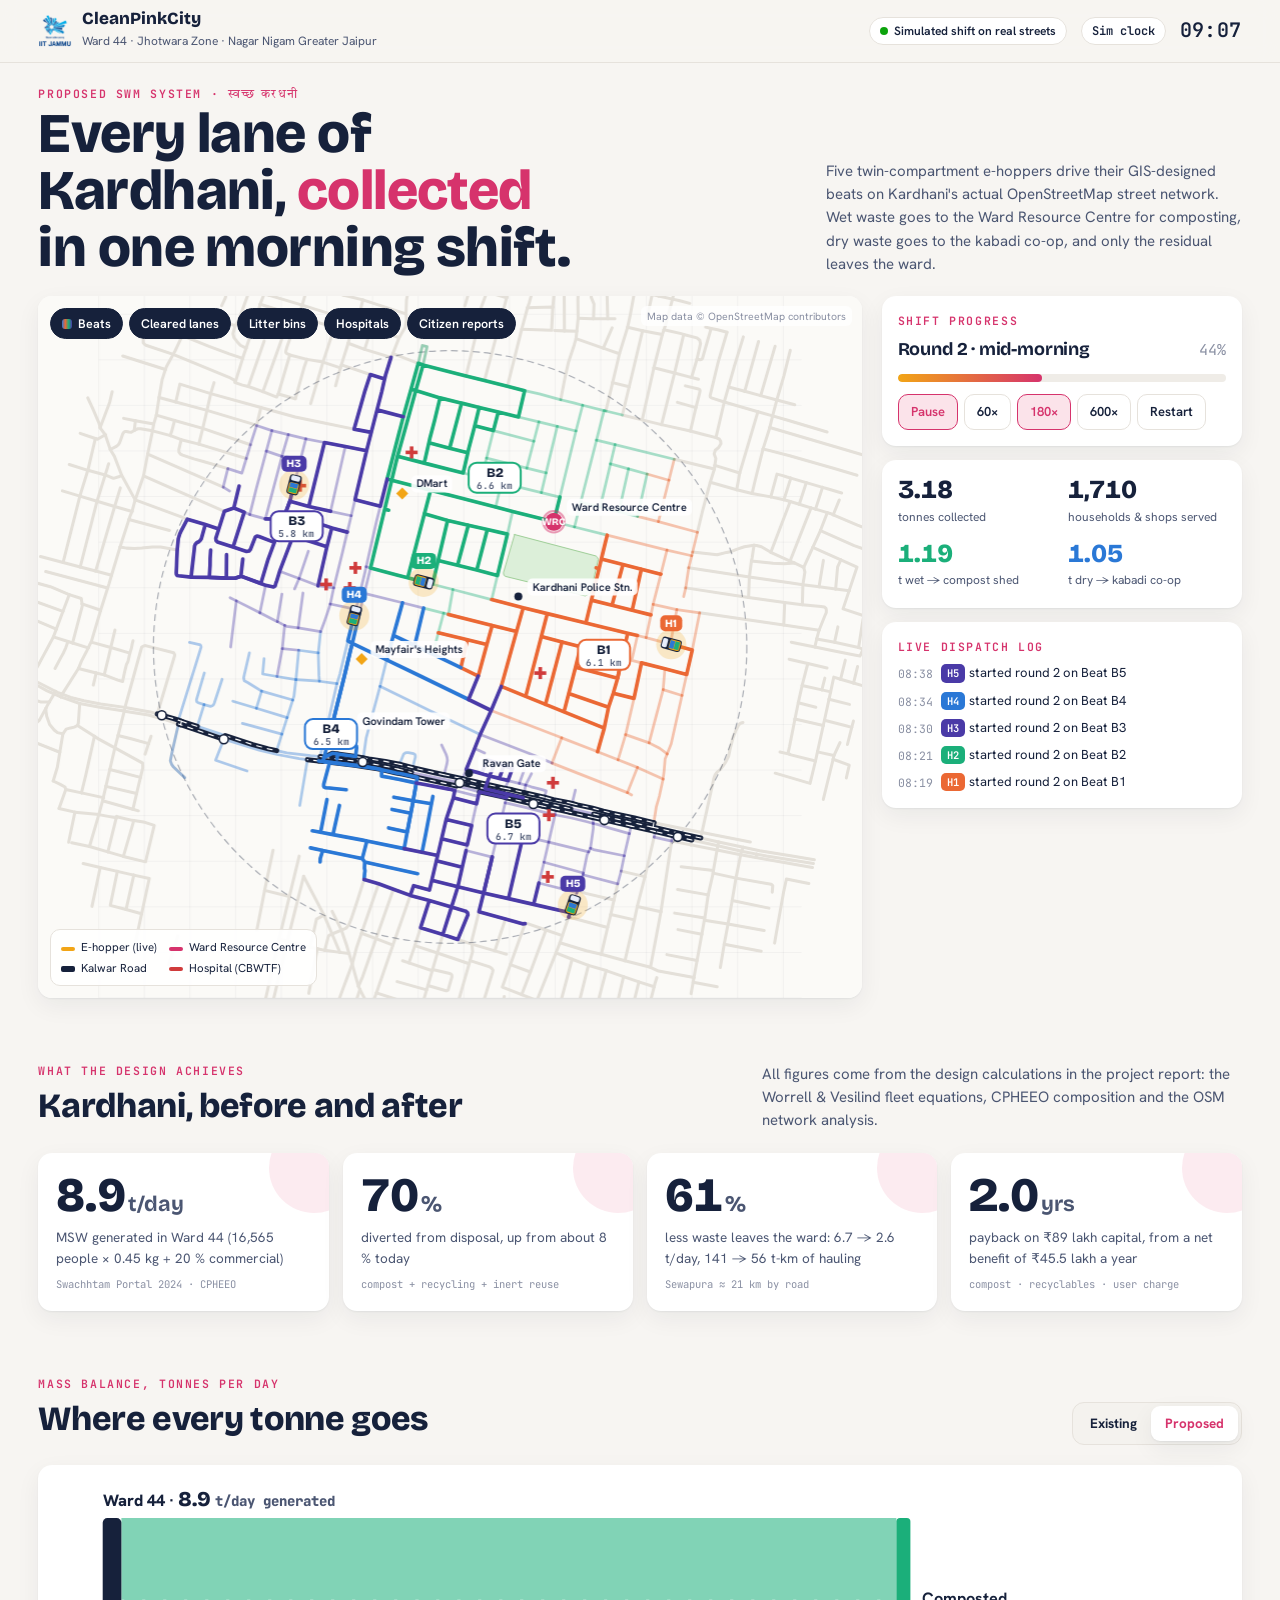
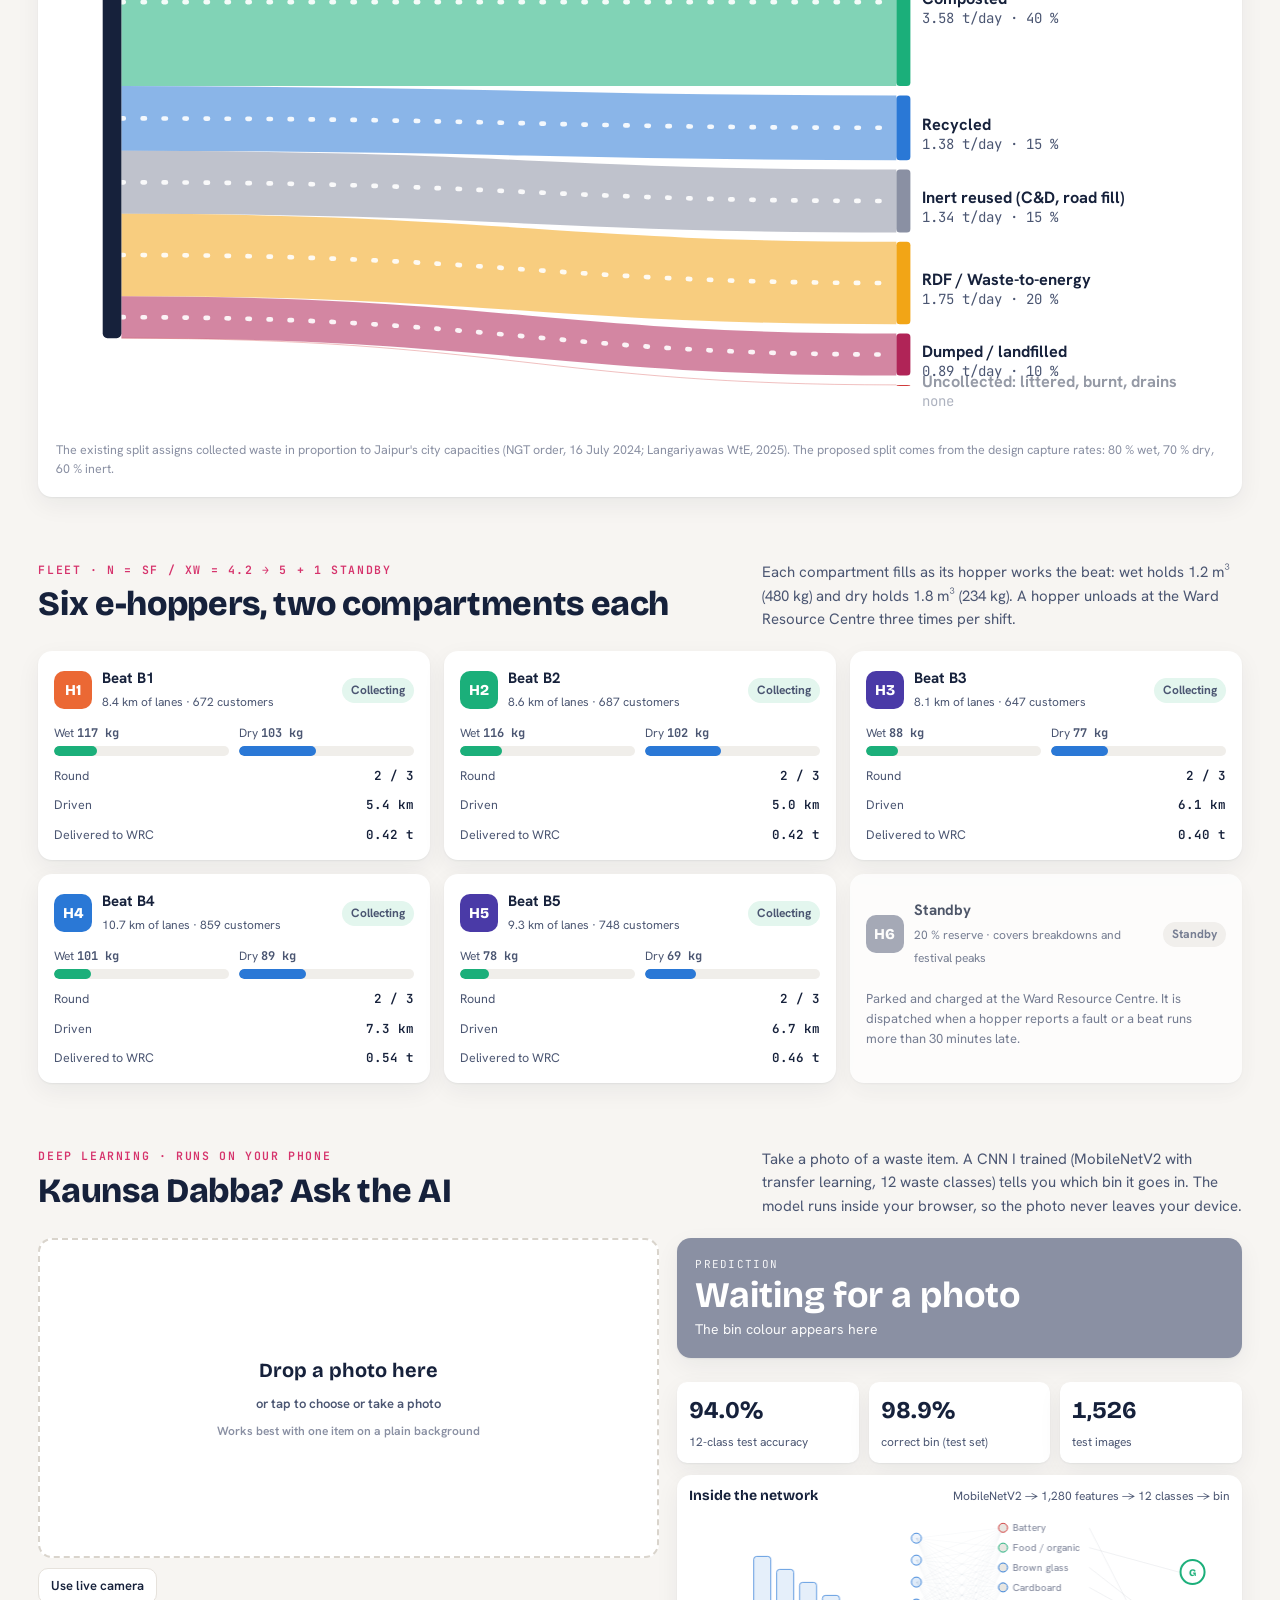
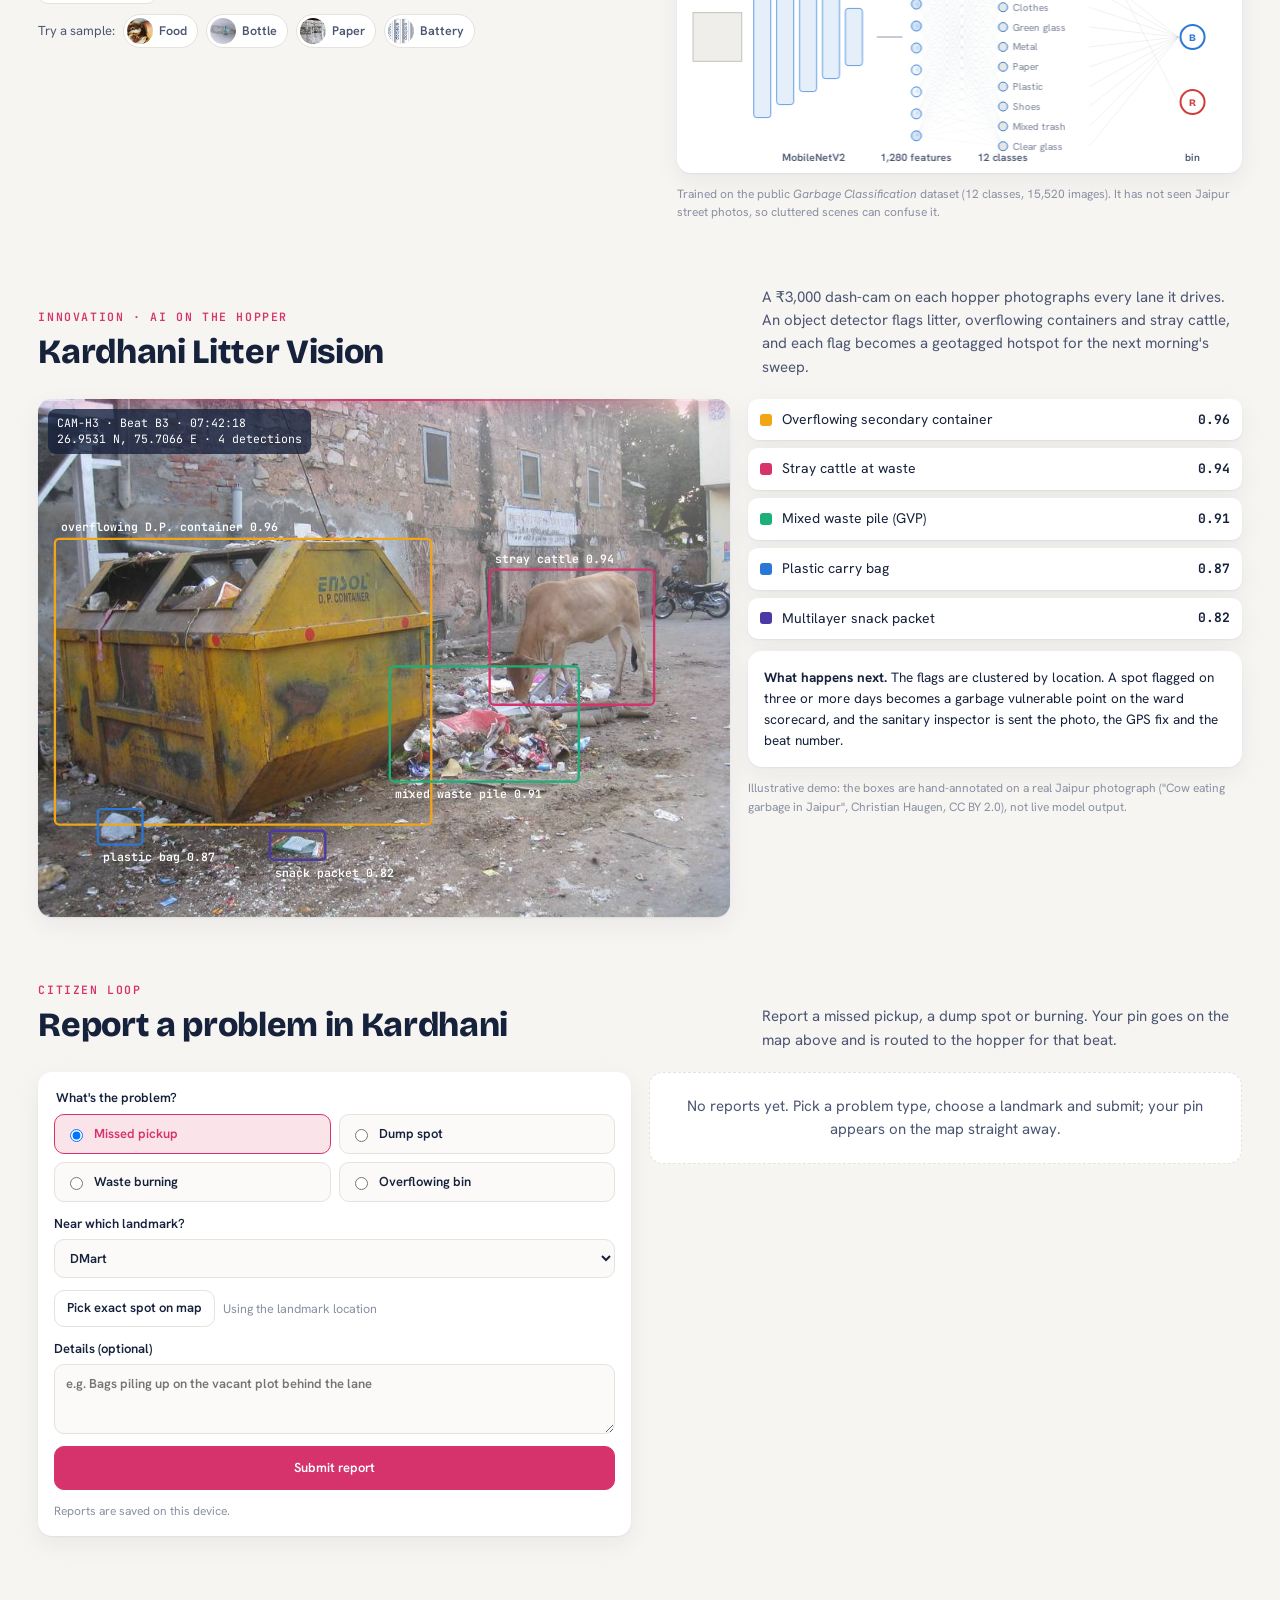
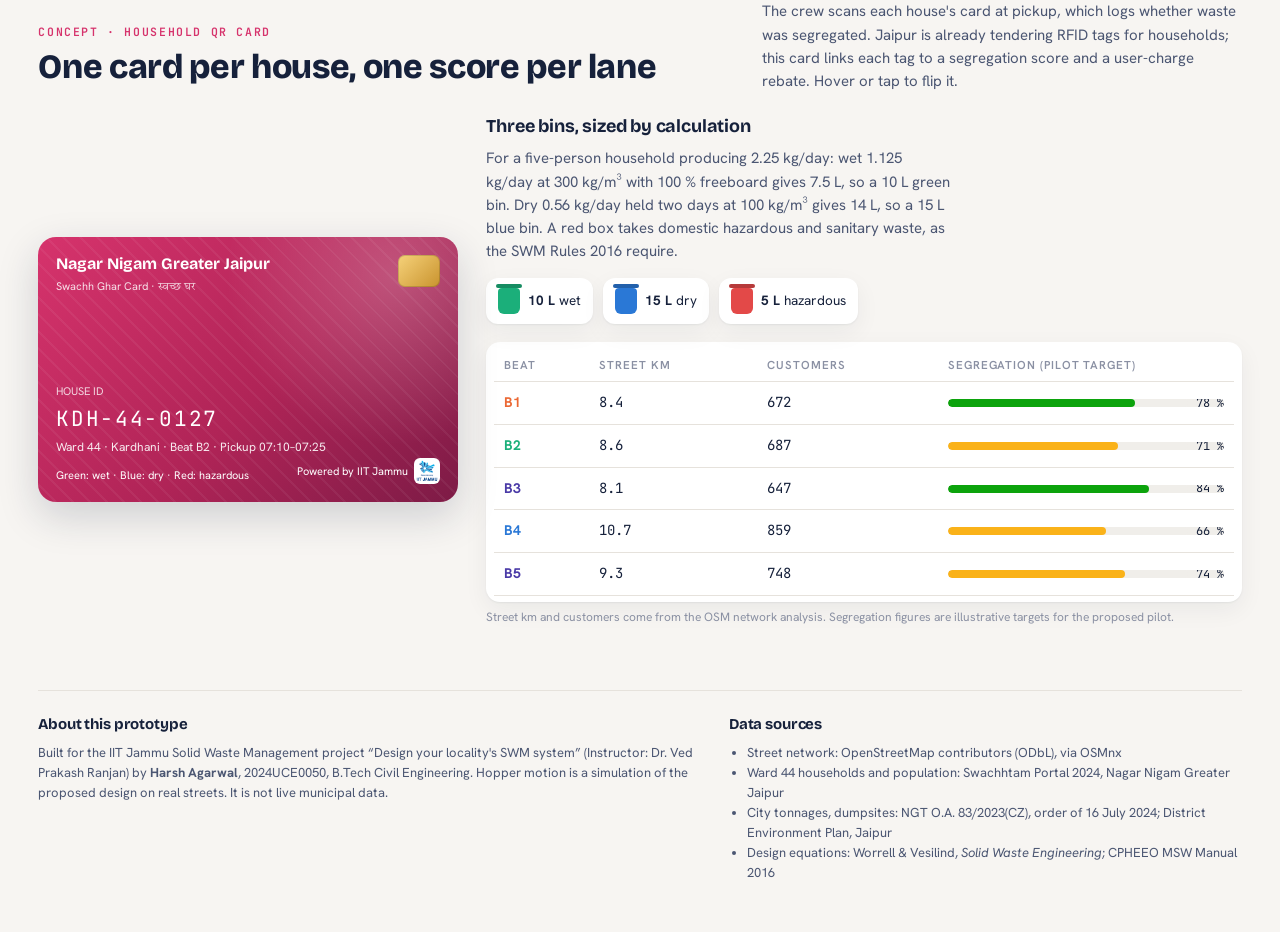
==== commit 255b40b9: "Split web app into separate CSS, JS and image files" ====
--- a/web/index.html
+++ b/web/index.html
@@ -5,269 +5,33 @@
 <meta name="viewport" content="width=device-width,initial-scale=1,viewport-fit=cover">
 <meta name="author" content="Harsh Agarwal">
 <meta name="description" content="CleanPinkCity: simulated ward-level SWM system for Kardhani (Ward 44), Jaipur.">
-</head>
-<body style="margin:0">
 <title>CleanPinkCity</title>
 <link rel="preconnect" href="https://fonts.googleapis.com">
 <link rel="preconnect" href="https://fonts.gstatic.com" crossorigin>
 <link rel="stylesheet" href="https://fonts.googleapis.com/css2?family=Bricolage+Grotesque:opsz,wght@12..96,500;12..96,700;12..96,800&family=Hanken+Grotesk:wght@400;500;600;700&family=JetBrains+Mono:wght@400;600&family=Tiro+Devanagari+Hindi&display=swap">
 <script src="vendor/qrcode.min.js"></script>
-<style>
-/* Layout: municipal command-centre on paper — live map hero with a HUD rail, then stacked bands
-   (impact, flow, fleet, AI vision, citizen reports, household card). Light only, by design. */
-:root{
-  color-scheme: light;
-  --paper:#f7f5f2;         /* warm off-white ground */
-  --card:#ffffff;
-  --ink:#16213b;           /* deep municipal navy */
-  --ink-2:#4b5672;
-  --muted:#8a90a3;
-  --line:#e6e2dc;
-  --pink:#d6336c;          /* Jaipur pink: the one accent */
-  --pink-soft:#fbe3ea;
-  --marigold:#f2a516;      /* hoppers */
-  --wet:#1baf7a; --dry:#2a78d6; --haz:#e34948;
-  --b0:#2a78d6; --b1:#eb6834; --b2:#1baf7a; --b3:#4a3aa7;
-  --good:#0ca30c; --warn:#fab219; --crit:#d03b3b;
-  --f-display:"Bricolage Grotesque", "Segoe UI", system-ui, sans-serif;
-  --f-body:"Hanken Grotesk", "Segoe UI", system-ui, sans-serif;
-  --f-mono:"JetBrains Mono", ui-monospace, Consolas, monospace;
-  --f-hindi:"Tiro Devanagari Hindi", "Nirmala UI", serif;
-  --r:14px;
-  --shadow:0 1px 2px rgba(22,33,59,.06), 0 8px 24px rgba(22,33,59,.06);
-}
-*{box-sizing:border-box}
-[hidden]{display:none!important}
-html,body{background:var(--paper);color:var(--ink)}
-body{font-family:var(--f-body);font-size:15px;line-height:1.55;padding-inline:clamp(16px,3vw,40px);padding-block:0 48px}
-h1,h2,h3{font-family:var(--f-display);text-wrap:balance;margin:0;letter-spacing:-.01em}
-h2{font-size:clamp(24px,3.2vw,34px);font-weight:800}
-h3{font-size:18px;font-weight:700}
-p{margin:0}
-.wrap{max-width:1320px;margin-inline:auto}
-.eyebrow{font-family:var(--f-mono);font-size:11.5px;letter-spacing:.14em;text-transform:uppercase;color:var(--pink);font-weight:600}
-.muted{color:var(--muted)}
-.mono{font-family:var(--f-mono);font-variant-numeric:tabular-nums}
-.hi{font-family:var(--f-hindi);font-weight:400}
-button,select,input,textarea{font:inherit;color:inherit}
-:focus-visible{outline:2.5px solid var(--pink);outline-offset:2px;border-radius:6px}
-
-/* ---------- top bar ---------- */
-.top{position:sticky;top:env(safe-area-inset-top,0px);z-index:20;background:rgba(247,245,242,.86);backdrop-filter:blur(10px);border-bottom:1px solid var(--line);margin-inline:calc(-1*clamp(16px,3vw,40px));padding:10px clamp(16px,3vw,40px)}
-.top .wrap{display:flex;align-items:center;gap:14px;flex-wrap:wrap}
-.brand{display:flex;align-items:center;gap:10px;min-width:0}
-.brand img{width:34px;height:34px}
-.brand b{font-family:var(--f-display);font-size:17px;font-weight:800;display:block;line-height:1.1}
-.brand span{font-size:12px;color:var(--ink-2)}
-.top .spacer{flex:1}
-.pill{display:inline-flex;align-items:center;gap:6px;border-radius:999px;padding:4px 10px;font-size:12px;font-weight:600;border:1px solid var(--line);background:var(--card);white-space:nowrap}
-.dot{width:8px;height:8px;border-radius:50%;background:var(--good);box-shadow:0 0 0 0 rgba(12,163,12,.5);animation:ping 1.8s infinite}
-@keyframes ping{0%{box-shadow:0 0 0 0 rgba(12,163,12,.45)}80%{box-shadow:0 0 0 9px rgba(12,163,12,0)}100%{box-shadow:0 0 0 0 rgba(12,163,12,0)}}
-.clock{font-family:var(--f-mono);font-size:20px;font-weight:600;letter-spacing:.02em}
-
-/* ---------- hero ---------- */
-.hero{display:grid;grid-template-columns:minmax(0,1fr) 360px;gap:20px;margin-top:22px}
-.hero-head{grid-column:1/-1;display:flex;flex-wrap:wrap;align-items:end;gap:10px 28px;justify-content:space-between}
-.hero-head h1{font-size:clamp(30px,5vw,56px);font-weight:800;line-height:1.02;max-width:16ch}
-.hero-head h1 em{font-style:normal;color:var(--pink)}
-.hero-head p{max-width:52ch;color:var(--ink-2)}
-.mapcard{position:relative;background:var(--card);border-radius:var(--r);box-shadow:var(--shadow);overflow:hidden;min-width:0;aspect-ratio:1/1;max-height:78vh;width:100%}
-.mapcard canvas{width:100%;height:100%;display:block;cursor:crosshair}
-.maptools{position:absolute;left:12px;top:12px;display:flex;gap:6px;flex-wrap:wrap;max-width:calc(100% - 24px)}
-.chip{border:1px solid var(--line);background:rgba(255,255,255,.92);border-radius:999px;padding:5px 11px;font-size:12.5px;font-weight:600;cursor:pointer;display:inline-flex;align-items:center;gap:6px}
-.chip[aria-pressed="true"]{background:var(--ink);color:#fff;border-color:var(--ink)}
-.chip .sw{width:10px;height:10px;border-radius:3px}
-.maplegend{position:absolute;left:12px;bottom:12px;background:rgba(255,255,255,.92);border:1px solid var(--line);border-radius:10px;padding:8px 10px;font-size:11.5px;display:grid;grid-template-columns:auto auto;gap:3px 12px}
-.maplegend i{display:inline-block;width:14px;height:4px;border-radius:2px;margin-right:6px;vertical-align:middle}
-.armhint{position:absolute;inset:auto 12px 12px auto;background:var(--pink);color:#fff;border-radius:10px;padding:8px 12px;font-weight:600;font-size:13px}
-.credit{position:absolute;right:10px;top:10px;font-size:10.5px;color:var(--muted);background:rgba(255,255,255,.8);padding:2px 6px;border-radius:6px}
-
-.rail{display:flex;flex-direction:column;gap:14px;min-width:0}
-.panel{background:var(--card);border-radius:var(--r);box-shadow:var(--shadow);padding:16px}
-.shiftbar{height:8px;border-radius:99px;background:#efece7;overflow:hidden;margin-top:10px}
-.shiftbar>i{display:block;height:100%;width:0;background:linear-gradient(90deg,var(--marigold),var(--pink));border-radius:99px}
-.ctrls{display:flex;gap:6px;margin-top:12px;flex-wrap:wrap}
-.btn{border:1px solid var(--line);background:var(--card);border-radius:10px;padding:7px 12px;font-weight:600;cursor:pointer;font-size:13px}
-.btn.primary{background:var(--ink);color:#fff;border-color:var(--ink)}
-.btn.pink{background:var(--pink);color:#fff;border-color:var(--pink)}
-.btn[aria-pressed="true"]{background:var(--pink-soft);border-color:var(--pink);color:var(--pink)}
-.stats{display:grid;grid-template-columns:1fr 1fr;gap:12px}
-.stat b{display:block;font-family:var(--f-display);font-size:26px;font-weight:800;font-variant-numeric:tabular-nums;line-height:1.1}
-.stat span{font-size:12px;color:var(--ink-2)}
-.feed{list-style:none;margin:0;padding:0;display:flex;flex-direction:column;gap:7px;max-height:220px;overflow:auto;font-size:13px}
-.feed li{display:grid;grid-template-columns:auto 1fr;gap:8px;align-items:start;animation:slidein .35s ease}
-.feed time{font-family:var(--f-mono);font-size:11.5px;color:var(--muted);padding-top:2px}
-@keyframes slidein{from{transform:translateY(-6px);opacity:.2}to{transform:none;opacity:1}}
-.tag{display:inline-block;font-family:var(--f-mono);font-size:10.5px;font-weight:600;padding:1px 6px;border-radius:5px;color:#fff;margin-right:4px}
-
-/* ---------- bands ---------- */
-section.band{margin-top:64px}
-.bandhead{display:flex;flex-wrap:wrap;justify-content:space-between;align-items:end;gap:10px 24px;margin-bottom:20px}
-.bandhead p{max-width:60ch;color:var(--ink-2)}
-.kpis{display:grid;grid-template-columns:repeat(4,minmax(0,1fr));gap:14px}
-.kpi{background:var(--card);border-radius:var(--r);box-shadow:var(--shadow);padding:18px;position:relative;overflow:hidden}
-.kpi b{font-family:var(--f-display);font-size:clamp(34px,4vw,48px);font-weight:800;line-height:1;display:block;font-variant-numeric:tabular-nums}
-.kpi .u{font-size:.45em;font-weight:700;margin-left:2px;color:var(--ink-2)}
-.kpi p{margin-top:8px;font-size:13.5px;color:var(--ink-2)}
-.kpi small{display:block;margin-top:8px;font-family:var(--f-mono);font-size:10.5px;color:var(--muted)}
-.kpi::after{content:"";position:absolute;right:-30px;top:-30px;width:90px;height:90px;border-radius:50%;background:var(--pink-soft);opacity:.7}
-
-.flowcard{background:var(--card);border-radius:var(--r);box-shadow:var(--shadow);padding:18px}
-.seg{display:inline-flex;border:1px solid var(--line);border-radius:12px;padding:3px;background:#f4f2ee}
-.seg button{border:0;background:transparent;border-radius:9px;padding:7px 14px;font-weight:700;cursor:pointer;font-size:13.5px}
-.seg button[aria-pressed="true"]{background:var(--card);box-shadow:var(--shadow);color:var(--pink)}
-.flowwrap{overflow-x:auto}
-#flow{display:block;width:100%;min-width:680px;height:auto}
-#flow text{font-family:var(--f-body);fill:var(--ink)}
-#flow .val{font-family:var(--f-mono);font-size:12px;fill:var(--ink-2)}
-.ribbon{transition:d .9s cubic-bezier(.6,0,.2,1), stroke-width .9s cubic-bezier(.6,0,.2,1)}
-.particles{stroke-dasharray:2 16;stroke-linecap:round;animation:flowdash 1.4s linear infinite}
-@keyframes flowdash{to{stroke-dashoffset:-36}}
-
-.fleet{display:grid;grid-template-columns:repeat(3,minmax(0,1fr));gap:14px}
-.hop{background:var(--card);border-radius:var(--r);box-shadow:var(--shadow);padding:16px;display:grid;gap:10px}
-.hop header{display:flex;align-items:center;gap:10px}
-.hop .badge{flex:0 0 38px;width:38px;height:38px;border-radius:10px;display:grid;place-items:center;color:#fff;font-family:var(--f-display);font-weight:800}
-.hop header>div:not(.badge){min-width:0;flex:1}
-.hop header b{display:block;font-weight:700}
-.hop header span{font-size:12px;color:var(--ink-2)}
-.status{font-size:11.5px;font-weight:700;border-radius:999px;padding:3px 9px;white-space:nowrap}
-.st-collect{background:#e3f6ee;color:#0d7a52}.st-travel{background:#e7f0fb;color:#1c5cab}.st-unload{background:#fdf0d6;color:#8a5b00}.st-idle{background:#efedea;color:var(--ink-2)}.st-done{background:#efedea;color:var(--ink-2)}
-.gauges{display:grid;grid-template-columns:1fr 1fr;gap:10px}
-.gauge{font-size:12px;color:var(--ink-2)}
-.gauge .bar{height:10px;border-radius:5px;background:#f0eeea;overflow:hidden;margin-top:4px}
-.gauge .bar i{display:block;height:100%;width:0;border-radius:5px;transition:width .3s linear}
-.hop .row{display:flex;justify-content:space-between;font-size:12.5px;color:var(--ink-2)}
-.hop .row b{color:var(--ink);font-family:var(--f-mono);font-weight:600}
-
-.lv{display:grid;grid-template-columns:minmax(0,1.4fr) minmax(0,1fr);gap:18px;align-items:start}
-.lvimg{position:relative;border-radius:var(--r);overflow:hidden;box-shadow:var(--shadow);background:#ddd}
-.lvimg img{display:block;width:100%;height:auto}
-.lvimg svg{position:absolute;inset:0;width:100%;height:100%}
-.scan{position:absolute;left:0;right:0;height:2px;background:linear-gradient(90deg,transparent,var(--pink),transparent);box-shadow:0 0 18px 4px rgba(214,51,108,.45);top:0;animation:scan 3.6s ease-in-out infinite}
-@keyframes scan{0%{top:2%}50%{top:96%}100%{top:2%}}
-.box rect{fill:none;stroke-width:3;animation:boxin 4.8s ease-in-out infinite}
-.box text{font-family:var(--f-mono);font-size:15px;font-weight:600;fill:#fff}
-@keyframes boxin{0%,8%{stroke-dasharray:0 2000}25%,100%{stroke-dasharray:2000 0}}
-.hud{position:absolute;left:10px;top:10px;font-family:var(--f-mono);font-size:11.5px;background:rgba(22,33,59,.78);color:#fff;border-radius:8px;padding:6px 9px;line-height:1.45}
-.det{list-style:none;padding:0;margin:0;display:grid;gap:8px}
-.det li{display:grid;grid-template-columns:12px 1fr auto;gap:10px;align-items:center;background:var(--card);border-radius:10px;padding:10px 12px;box-shadow:var(--shadow);font-size:14px}
-.det li i{width:12px;height:12px;border-radius:3px}
-.det li b{font-family:var(--f-mono);font-size:13px}
-
-.report{display:grid;grid-template-columns:minmax(0,1fr) minmax(0,1fr);gap:18px;align-items:start}
-form.panel{display:grid;gap:12px}
-label{font-size:13px;font-weight:600;display:grid;gap:5px}
-select,input,textarea{border:1px solid var(--line);border-radius:10px;padding:9px 11px;background:#fbfaf8;width:100%}
-textarea{min-height:70px;resize:vertical}
-.types{display:grid;grid-template-columns:repeat(2,minmax(0,1fr));gap:8px}
-.types label{display:flex;align-items:center;gap:8px;border:1px solid var(--line);border-radius:10px;padding:9px 10px;cursor:pointer;font-weight:600;background:#fbfaf8}
-.types input{width:auto}
-.types label:has(input:checked){border-color:var(--pink);background:var(--pink-soft);color:var(--pink)}
-.reports{list-style:none;margin:0;padding:0;display:grid;gap:8px;max-height:360px;overflow:auto}
-.reports li{background:var(--card);border-radius:10px;padding:10px 12px;box-shadow:var(--shadow);display:grid;gap:2px;font-size:13.5px}
-.reports li b{font-weight:700}
-.empty{border:1.5px dashed var(--line);border-radius:var(--r);padding:22px;text-align:center;color:var(--ink-2);background:var(--card)}
-.toast{position:fixed;left:50%;bottom:calc(20px + env(safe-area-inset-bottom,0px));transform:translateX(-50%);background:var(--ink);color:#fff;border-radius:12px;padding:10px 16px;font-weight:600;z-index:50;box-shadow:var(--shadow)}
-
-.cardzone{display:grid;grid-template-columns:minmax(0,420px) minmax(0,1fr);gap:28px;align-items:center}
-.flip{perspective:1200px;width:100%;max-width:420px;aspect-ratio:1.586/1;cursor:pointer}
-.flip-in{position:relative;width:100%;height:100%;transition:transform .9s cubic-bezier(.4,.2,.2,1);transform-style:preserve-3d}
-.flip:hover .flip-in,.flip.on .flip-in{transform:rotateY(180deg)}
-.face{position:absolute;inset:0;border-radius:18px;padding:18px;backface-visibility:hidden;box-shadow:0 14px 40px rgba(22,33,59,.18);overflow:hidden;color:#fff;display:grid}
-.front{background:linear-gradient(135deg,#d6336c 0%,#b02457 55%,#7d1b46 100%);grid-template-rows:auto 1fr auto}
-.front::before{content:"";position:absolute;inset:0;background:radial-gradient(circle at 85% 15%,rgba(255,255,255,.22),transparent 40%),repeating-linear-gradient(45deg,rgba(255,255,255,.05) 0 2px,transparent 2px 12px)}
-.back{background:#fff;color:var(--ink);transform:rotateY(180deg);grid-template-columns:auto 1fr;gap:16px;align-items:center;border:1px solid var(--line)}
-.face>*{position:relative}
-.fhead{display:flex;justify-content:space-between;gap:10px}
-.fhead b{font-family:var(--f-display);font-size:16px;line-height:1.15;display:block}
-.fhead span{font-size:11px;opacity:.85}
-.fmid{display:flex;align-items:end;justify-content:space-between;gap:12px}
-.fmid .id{font-family:var(--f-mono);font-size:clamp(16px,2.4vw,21px);letter-spacing:.08em}
-.chipgold{width:42px;height:32px;border-radius:7px;background:linear-gradient(135deg,#f6d27a,#c9932e);box-shadow:inset 0 0 0 1px rgba(0,0,0,.15)}
-.ffoot{display:flex;justify-content:space-between;align-items:end;font-size:11px;gap:10px}
-.ffoot img{width:26px;height:26px;background:#fff;border-radius:6px;padding:2px}
-#qr{width:120px;height:120px}
-#qr svg,#qr img{width:100%;height:100%}
-.ring{--p:92;width:84px;height:84px;border-radius:50%;background:conic-gradient(var(--wet) calc(var(--p)*1%),#eee 0);display:grid;place-items:center}
-.ring b{width:64px;height:64px;border-radius:50%;background:#fff;display:grid;place-items:center;font-family:var(--f-display);font-size:20px}
-.bins3{display:flex;gap:10px;margin-top:14px;flex-wrap:wrap}
-.bin{display:flex;align-items:center;gap:8px;background:var(--card);border-radius:12px;padding:10px 12px;box-shadow:var(--shadow);font-size:13.5px}
-.bin i{width:22px;height:26px;border-radius:4px 4px 6px 6px;position:relative}
-.bin i::before{content:"";position:absolute;left:-2px;right:-2px;top:-4px;height:4px;border-radius:2px;background:inherit;filter:brightness(.8)}
-
-.score{width:100%;border-collapse:collapse;font-size:14px}
-.score th{font-size:11.5px;text-transform:uppercase;letter-spacing:.08em;color:var(--muted);text-align:left;font-weight:600;padding:8px 10px;border-bottom:1px solid var(--line)}
-.score td{padding:10px;border-bottom:1px solid var(--line);font-variant-numeric:tabular-nums}
-.score .barcell{width:40%}
-.score .barcell div{height:8px;border-radius:4px;background:#f0eeea;overflow:hidden}
-.score .barcell i{display:block;height:100%;border-radius:4px}
-.tablewrap{overflow-x:auto;background:var(--card);border-radius:var(--r);box-shadow:var(--shadow);padding:6px 8px}
-
-footer{margin-top:64px;padding-top:22px;border-top:1px solid var(--line);display:grid;grid-template-columns:minmax(0,1.3fr) minmax(0,1fr);gap:24px;font-size:13px;color:var(--ink-2)}
-footer h3{font-size:15px;color:var(--ink);margin-bottom:6px}
-footer ul{margin:0;padding-left:18px}
-footer a{color:var(--pink)}
-
-
-/* ---------- AI bin sorter ---------- */
-.ai{display:grid;grid-template-columns:minmax(0,1.1fr) minmax(0,1fr);gap:18px;align-items:start}
-.drop{position:relative;border:2px dashed #d9d4cc;border-radius:var(--r);background:var(--card);min-height:320px;display:grid;place-items:center;overflow:hidden;cursor:pointer;transition:border-color .2s,background .2s}
-.drop.over{border-color:var(--pink);background:var(--pink-soft)}
-.drop img,.drop video{width:100%;height:100%;max-height:420px;object-fit:contain;display:block;background:#111}
-.drop .hint{text-align:center;padding:24px;color:var(--ink-2);display:grid;gap:8px;justify-items:center}
-.drop .hint b{font-family:var(--f-display);font-size:20px;color:var(--ink)}
-.camerabar{display:flex;gap:8px;flex-wrap:wrap;margin-top:10px;align-items:center}
-.samples{display:flex;gap:8px;flex-wrap:wrap;align-items:center;margin-top:10px;font-size:13px;color:var(--ink-2)}
-.samples button{display:flex;align-items:center;gap:6px;border:1px solid var(--line);background:var(--card);border-radius:999px;padding:3px 10px 3px 3px;cursor:pointer;font-weight:600;font-size:12.5px}
-.samples img{width:26px;height:26px;border-radius:50%;object-fit:cover}
-.verdict{border-radius:var(--r);padding:18px;color:#fff;display:grid;gap:4px;box-shadow:var(--shadow);transition:background .3s}
-.verdict small{font-family:var(--f-mono);font-size:11px;letter-spacing:.12em;text-transform:uppercase;opacity:.9}
-.verdict b{font-family:var(--f-display);font-size:clamp(26px,3.4vw,36px);line-height:1.05}
-.verdict span{font-size:14px;opacity:.95}
-.v-idle{background:#8a90a3}.v-green{background:#1baf7a}.v-blue{background:#2a78d6}.v-red{background:#d03b3b}
-.probs{list-style:none;margin:0;padding:0;display:grid;gap:8px}
-.probs li{display:grid;grid-template-columns:120px 1fr 48px;gap:10px;align-items:center;font-size:13.5px}
-.probs .pb{height:10px;border-radius:5px;background:#efedea;overflow:hidden}
-.probs .pb i{display:block;height:100%;border-radius:5px;width:0;transition:width .5s cubic-bezier(.2,.8,.2,1)}
-.arch{display:flex;align-items:stretch;gap:6px;flex-wrap:wrap;margin-top:10px}
-.arch div{flex:1 1 90px;background:var(--card);border-radius:10px;padding:8px 10px;box-shadow:var(--shadow);font-size:12px;color:var(--ink-2);min-width:0}
-.arch div b{display:block;color:var(--ink);font-size:13px}
-.arch .frozen{background:#eef3fb}.arch .train{background:var(--pink-soft)}
-.mstats{display:grid;grid-template-columns:repeat(3,minmax(0,1fr));gap:10px}
-.mstats div{background:var(--card);border-radius:10px;padding:10px 12px;box-shadow:var(--shadow)}
-.mstats b{font-family:var(--f-display);font-size:24px;display:block;font-variant-numeric:tabular-nums}
-.mstats span{font-size:12px;color:var(--ink-2)}
-.spinner{width:22px;height:22px;border-radius:50%;border:3px solid rgba(255,255,255,.4);border-top-color:#fff;animation:spin .8s linear infinite;display:inline-block;vertical-align:middle}
-@keyframes spin{to{transform:rotate(360deg)}}
-.nnwrap{background:var(--card);border-radius:var(--r);box-shadow:var(--shadow);padding:10px 12px 6px}
-.nnwrap .nnhead{display:flex;justify-content:space-between;align-items:baseline;gap:8px;font-size:12px;color:var(--ink-2)}
-.nnwrap .nnhead b{font-family:var(--f-display);font-size:14px;color:var(--ink)}
-#nnviz{display:block;width:100%;height:260px}
-
-@media (max-width:1000px){.ai{grid-template-columns:1fr}}
-@media (max-width:560px){.probs li{grid-template-columns:96px 1fr 44px}}
-
-@media (max-width:1000px){
-  .hero{grid-template-columns:1fr}
-  .kpis{grid-template-columns:repeat(2,minmax(0,1fr))}
-  .fleet{grid-template-columns:repeat(2,minmax(0,1fr))}
-  .lv,.report,.cardzone,footer{grid-template-columns:1fr}
-}
-@media (max-width:560px){
-  .kpis,.fleet{grid-template-columns:1fr}
-  .stats{grid-template-columns:1fr 1fr}
-  .maplegend{display:none}
-  .top .hidesm{display:none}
-}
-@media (prefers-reduced-motion:reduce){
-  *{animation:none!important;transition:none!important}
-}
-</style>
+<link rel="stylesheet" href="css/base.css">
+<link rel="stylesheet" href="css/hero.css">
+<link rel="stylesheet" href="css/sections.css">
+<link rel="stylesheet" href="css/bin-sorter.css">
+<link rel="stylesheet" href="css/responsive.css">
+<script defer src="js/data.js"></script>
+<script defer src="js/core.js"></script>
+<script defer src="js/simulation.js"></script>
+<script defer src="js/map.js"></script>
+<script defer src="js/fleet.js"></script>
+<script defer src="js/flow.js"></script>
+<script defer src="js/design.js"></script>
+<script defer src="js/reports.js"></script>
+<script defer src="js/nn-viz.js"></script>
+<script defer src="js/bin-sorter.js"></script>
+<script defer src="js/main.js"></script>
+</head>
+<body>
 
 <header class="top">
   <div class="wrap">
-    <div class="brand"><img src="[data-uri]" alt="IIT Jammu logo"><div><b>CleanPinkCity</b><span>Ward 44 · Jhotwara Zone · Nagar Nigam Greater Jaipur</span></div></div>
+    <div class="brand"><img src="assets/iit-jammu-logo.png" alt="IIT Jammu logo"><div><b>CleanPinkCity</b><span>Ward 44 · Jhotwara Zone · Nagar Nigam Greater Jaipur</span></div></div>
     <div class="spacer"></div>
     <span class="pill hidesm"><span class="dot"></span>Simulated shift on real streets</span>
     <span class="pill"><span class="mono" id="clockDay">Sim clock</span></span>
@@ -396,7 +160,7 @@
     <div class="bandhead"><div><div class="eyebrow">Innovation · AI on the hopper</div><h2 id="lvh">Kardhani Litter Vision</h2></div><p>A ₹3,000 dash-cam on each hopper photographs every lane it drives. An object detector flags litter, overflowing containers and stray cattle, and each flag becomes a geotagged hotspot for the next morning's sweep.</p></div>
     <div class="lv">
       <div class="lvimg">
-        <img src="[data-uri]" alt="A Jaipur street with an overflowing yellow municipal container and a cow eating scattered garbage" width="900" height="675">
+        <img src="assets/litter-vision.jpg" alt="A Jaipur street with an overflowing yellow municipal container and a cow eating scattered garbage" width="900" height="675">
         <svg viewBox="0 0 900 675" aria-hidden="true">
           <g class="box"><rect x="22" y="182" width="490" height="372" rx="6" stroke="#f2a516"/><rect x="22" y="152" width="300" height="28" rx="4" fill="#f2a516" stroke="none" style="animation:none"/><text x="30" y="172">overflowing D.P. container 0.96</text></g>
           <g class="box"><rect x="588" y="222" width="214" height="176" rx="6" stroke="#d6336c" style="animation-delay:.5s"/><rect x="588" y="194" width="196" height="26" rx="4" fill="#d6336c" stroke="none" style="animation:none"/><text x="595" y="213">stray cattle 0.94</text></g>
@@ -454,7 +218,7 @@
           <div class="face front">
             <div class="fhead"><div><b>Nagar Nigam Greater Jaipur</b><span>Swachh Ghar Card · <span class="hi">स्वच्छ घर</span></span></div><div class="chipgold" aria-hidden="true"></div></div>
             <div class="fmid"><div><span style="font-size:11px;opacity:.8">HOUSE ID</span><div class="id">KDH-44-0127</div><span style="font-size:12px;opacity:.9">Ward 44 · Kardhani · Beat B2 · Pickup 07:10–07:25</span></div></div>
-            <div class="ffoot"><span>Green: wet · Blue: dry · Red: hazardous</span><span style="display:flex;align-items:center;gap:6px">Powered by IIT Jammu <img src="[data-uri]" alt=""></span></div>
+            <div class="ffoot"><span>Green: wet · Blue: dry · Red: hazardous</span><span style="display:flex;align-items:center;gap:6px">Powered by IIT Jammu <img src="assets/iit-jammu-logo.png" alt=""></span></div>
           </div>
           <div class="face back">
             <div id="qr" aria-label="QR code for house KDH-44-0127"></div>
@@ -503,468 +267,5 @@
 </main>
 <div class="toast" id="toast" hidden></div>
 
-<script>
-const D = {"radius":650,"beats":[{"id":"B1","colour":1,"street_km":6.12,"route_km":8.38,"label":[337.2,-17.2],"day":[{"m":"travel","p":[[227.1,274.7],[272.4,263.3],[344.0,245.3]],"L":120.5},{"m":"collect","p":[[344.0,245.3],[331.3,193.0],[378.6,181.0],[354.6,91.6],[398.9,80.7],[439.9,70.5],[398.9,80.7],[419.0,170.7],[461.6,159.8],[419.0,170.7],[378.6,181.0],[331.3,193.0],[326.3,172.0],[321.3,173.3],[319.9,173.7],[321.3,173.3],[326.3,172.0],[311.0,108.8],[309.5,102.8],[354.6,91.6],[309.5,102.8],[297.4,52.6],[212.8,73.2],[160.0,86.0],[91.0,104.0],[160.0,86.0],[145.4,33.8],[92.1,47.3],[80.5,5.3],[37.8,15.7],[-25.8,31.1],[37.8,15.7],[23.4,-45.3],[61.6,-63.7],[80.5,5.3],[92.1,47.3],[-3.6,71.5],[92.1,47.3],[145.4,33.8],[112.0,-86.4],[165.5,-108.3],[208.9,-125.8],[165.5,-108.3],[199.8,23.2],[245.0,11.2],[199.8,23.2],[212.8,73.2],[297.4,52.6],[389.0,30.0],[410.4,25.2],[389.0,30.0],[376.4,-24.1],[366.9,-68.5]],"L":2814.3},{"m":"travel","p":[[366.9,-68.5],[376.4,-24.1],[389.0,30.0],[297.4,52.6],[309.5,102.8],[311.0,108.8],[326.3,172.0],[331.3,193.0],[344.0,245.3],[272.4,263.3],[227.1,274.7]],"L":514.1},{"m":"unload","p":[[227.1,274.7]],"L":0},{"m":"travel","p":[[227.1,274.7],[272.4,263.3],[344.0,245.3],[331.3,193.0],[326.3,172.0],[311.0,108.8],[309.5,102.8],[297.4,52.6],[389.0,30.0],[376.4,-24.1],[366.9,-68.5]],"L":514.1},{"m":"collect","p":[[366.9,-68.5],[376.4,-24.1],[285.8,0.3],[274.7,-44.5],[366.9,-68.5],[357.3,-101.4],[347.0,-132.0],[259.8,-101.9],[274.7,-44.5],[285.8,0.3],[245.0,11.2],[208.9,-125.8],[249.4,-142.3],[259.8,-101.9],[249.4,-142.3],[337.6,-178.0],[323.1,-229.7],[337.6,-178.0],[347.0,-132.0],[357.3,-101.4],[402.8,-112.7],[419.2,-34.8],[470.4,-47.9],[518.2,-60.2],[530.5,-6.5],[482.5,6.4],[429.3,20.6],[482.5,6.4],[496.6,82.1],[444.7,93.5],[496.6,82.1],[546.7,74.9],[542.1,52.0],[530.5,-6.5],[518.2,-60.2],[507.9,-106.3],[484.3,-212.3],[475.4,-234.6],[484.3,-212.3],[507.9,-106.3],[466.6,-93.6],[470.4,-47.9],[466.6,-93.6],[435.9,-210.3],[384.4,-192.3],[435.9,-210.3],[458.9,-222.1],[475.4,-234.6],[470.9,-245.8],[468.7,-272.2],[466.4,-289.8]],"L":2733.4},{"m":"travel","p":[[466.4,-289.8],[468.7,-272.2],[470.9,-245.8],[475.4,-234.6],[458.9,-222.1],[435.9,-210.3],[384.4,-192.3],[402.8,-112.7],[419.2,-34.8],[397.8,-29.3],[410.4,25.2],[389.0,30.0],[297.4,52.6],[309.5,102.8],[311.0,108.8],[326.3,172.0],[331.3,193.0],[344.0,245.3],[272.4,263.3],[227.1,274.7]],"L":831.8},{"m":"unload","p":[[227.1,274.7]],"L":0},{"m":"travel","p":[[227.1,274.7],[272.4,263.3],[344.0,245.3],[331.3,193.0],[326.3,172.0],[311.0,108.8],[309.5,102.8],[297.4,52.6],[389.0,30.0],[410.4,25.2],[397.8,-29.3],[419.2,-34.8],[402.8,-112.7],[384.4,-192.3],[435.9,-210.3],[458.9,-222.1],[475.4,-234.6],[470.9,-245.8],[468.7,-272.2],[466.4,-289.8]],"L":831.8},{"m":"collect","p":[[466.4,-289.8],[458.5,-326.5],[451.5,-351.5],[446.2,-385.4],[451.5,-351.5],[458.5,-326.5],[466.4,-289.8],[410.3,-264.1],[367.8,-247.5],[410.3,-264.1],[388.3,-319.5],[397.7,-324.6],[388.3,-319.5],[223.2,-254.7],[244.3,-199.3],[89.9,-139.3],[244.3,-199.3],[323.1,-229.7],[367.8,-247.5],[384.4,-192.3],[402.8,-112.7],[419.2,-34.8],[397.8,-29.3],[410.4,25.2],[429.3,20.6],[439.9,70.5],[444.7,93.5],[461.6,159.8],[474.9,212.4],[529.3,200.1],[522.7,173.9],[516.1,129.7],[511.6,110.4],[516.1,129.7],[522.7,173.9],[529.3,200.1],[531.3,208.2],[532.9,215.0],[541.8,251.7],[456.2,275.1],[410.6,286.5],[456.2,275.1],[479.3,365.9],[431.4,379.4],[479.3,365.9],[490.9,411.8],[479.3,365.9],[456.2,275.1],[541.8,251.7],[532.9,215.0],[531.3,208.2],[529.3,200.1],[474.9,212.4],[344.0,245.3]],"L":2832.6},{"m":"travel","p":[[344.0,245.3],[272.4,263.3],[227.1,274.7]],"L":120.5},{"m":"unload","p":[[227.1,274.7]],"L":0}]},{"id":"B2","colour":2,"street_km":6.57,"route_km":8.56,"label":[97.6,371.4],"day":[{"m":"travel","p":[],"L":0},{"m":"collect","p":[[227.1,274.7],[240.3,328.9],[227.1,274.7],[136.8,297.4],[99.8,307.0],[-42.8,343.9],[-56.3,292.2],[-42.8,343.9],[-128.0,365.9],[-115.3,418.4],[-56.7,403.4],[-115.3,418.4],[-91.9,502.4],[-75.3,562.5],[-22.1,546.5],[-34.9,493.4],[-36.5,487.4],[-44.2,458.6],[-46.5,448.3],[-44.2,458.6],[-36.5,487.4],[-34.9,493.4],[-22.1,546.5],[21.1,536.0],[25.0,535.0],[10.0,478.0],[-1.1,435.9],[10.0,478.0],[25.0,535.0],[63.7,525.6],[77.5,522.2],[105.5,515.4],[77.5,522.2],[63.7,525.6],[53.9,485.4],[40.9,435.7],[38.7,426.0],[-1.1,435.9],[-46.5,448.3],[-56.7,403.4],[28.5,381.7],[38.7,426.0],[40.9,435.7],[53.9,485.4],[94.8,474.7],[105.5,515.4],[149.6,504.6],[163.2,562.3],[125.3,571.9],[75.2,584.5],[34.7,594.7],[19.5,598.5],[-59.4,618.7],[-69.8,622.4],[-85.7,565.5],[-69.8,622.4],[-59.4,618.7],[-75.3,562.5],[-85.7,565.5],[-102.7,505.1],[-134.5,381.8],[-137.9,368.4],[-128.0,365.9]],"L":2820.6},{"m":"travel","p":[[-128.0,365.9],[-42.8,343.9],[99.8,307.0],[136.8,297.4],[227.1,274.7]],"L":366.6},{"m":"unload","p":[[227.1,274.7]],"L":0},{"m":"travel","p":[[227.1,274.7],[136.8,297.4],[99.8,307.0],[-42.8,343.9],[-128.0,365.9]],"L":366.6},{"m":"collect","p":[[-128.0,365.9],[-143.2,302.7],[-134.7,300.1],[-143.2,302.7],[-174.4,173.4],[-112.6,157.0],[-93.0,151.9],[-56.3,292.2],[-5.5,277.6],[-26.2,189.7],[-5.5,277.6],[39.8,267.2],[81.5,257.7],[39.8,267.2],[16.2,179.3],[58.4,169.0],[81.5,257.7],[125.4,247.6],[111.2,188.3],[103.7,156.8],[58.4,169.0],[16.2,179.3],[-26.2,189.7],[-38.4,137.7],[-93.0,151.9],[-38.4,137.7],[5.9,126.1],[-3.6,71.5],[-14.3,74.3],[-58.0,85.3],[-14.3,74.3],[-25.8,31.1],[-38.2,-15.7],[-25.8,31.1],[-14.3,74.3],[-3.6,71.5],[5.9,126.1],[91.0,104.0],[103.7,156.8],[111.2,188.3],[125.4,247.6],[136.8,297.4],[99.8,307.0],[112.6,360.2],[199.9,338.8],[112.6,360.2],[69.0,371.4],[28.5,381.7],[69.0,371.4],[79.8,414.5],[94.8,474.7],[183.3,451.4],[194.4,493.7],[183.3,451.4]],"L":2903.8},{"m":"travel","p":[[183.3,451.4],[167.9,392.5],[210.2,381.9],[199.9,338.8],[240.3,328.9],[227.1,274.7]],"L":246.2},{"m":"unload","p":[[227.1,274.7]],"L":0},{"m":"travel","p":[[227.1,274.7],[240.3,328.9],[199.9,338.8],[210.2,381.9],[167.9,392.5],[183.3,451.4]],"L":246.2},{"m":"collect","p":[[183.3,451.4],[167.9,392.5],[79.8,414.5],[167.9,392.5],[210.2,381.9],[234.5,483.9],[194.4,493.7],[149.6,504.6],[163.2,562.3],[195.4,555.2],[239.0,543.2],[242.2,542.4],[270.7,535.6],[290.2,530.3],[275.6,473.9],[240.3,328.9],[199.9,338.8],[210.2,381.9],[234.5,483.9],[275.6,473.9],[290.2,530.3],[337.1,518.7],[341.1,517.8],[377.3,508.9],[341.1,517.8],[337.1,518.7],[320.7,453.9],[286.1,317.6],[320.7,453.9],[361.2,443.9],[490.9,411.8],[361.2,443.9],[351.2,401.8],[390.7,390.8],[351.2,401.8],[328.8,306.9],[369.7,296.7],[390.7,390.8],[431.4,379.4],[410.6,286.5],[369.7,296.7],[328.8,306.9],[286.1,317.6],[272.4,263.3],[344.0,245.3],[272.4,263.3],[227.1,274.7]],"L":2833.1},{"m":"travel","p":[],"L":0},{"m":"unload","p":[[227.1,274.7]],"L":0}]},{"id":"B3","colour":3,"street_km":5.77,"route_km":8.07,"label":[-336.1,265.0],"day":[{"m":"travel","p":[[227.1,274.7],[136.8,297.4],[99.8,307.0],[-42.8,343.9],[-128.0,365.9],[-137.9,368.4]],"L":376.8},{"m":"collect","p":[[-137.9,368.4],[-152.9,308.9],[-208.4,323.2],[-183.0,430.7],[-172.8,470.8],[-160.1,520.2],[-102.7,505.1],[-160.1,520.2],[-149.9,559.7],[-143.4,588.0],[-141.2,597.4],[-129.4,635.4],[-141.2,597.4],[-143.4,588.0],[-174.9,597.7],[-186.6,562.0],[-210.5,477.9],[-172.8,470.8],[-183.0,430.7],[-229.6,439.7],[-275.3,448.6],[-309.7,308.1],[-261.8,297.7],[-309.7,308.1],[-351.0,319.9],[-356.3,305.7],[-360.3,295.1],[-367.8,280.2],[-404.8,281.1],[-367.8,280.2],[-376.3,253.9],[-343.9,243.6],[-376.3,253.9],[-385.0,229.5],[-418.8,242.5],[-423.3,243.4],[-427.0,241.0],[-437.4,214.4],[-440.6,210.6],[-446.0,209.5],[-475.5,219.2],[-509.8,230.4],[-512.8,233.6],[-513.4,238.3],[-506.9,258.6],[-494.6,297.6],[-473.8,304.9],[-462.3,353.0],[-473.8,304.9],[-451.0,295.8],[-475.5,219.2],[-446.0,209.5],[-440.6,210.6],[-437.4,214.4],[-427.0,241.0],[-423.3,243.4],[-418.8,242.5],[-385.0,229.5],[-398.8,192.4],[-414.7,139.4],[-458.3,155.4],[-471.2,150.8],[-490.2,151.0],[-527.6,152.8],[-567.5,153.4],[-595.2,156.3],[-597.7,156.7],[-599.6,159.2],[-600.0,162.5],[-599.3,178.1],[-598.8,193.7],[-597.9,212.8],[-595.5,237.4],[-592.4,247.7],[-588.6,256.0],[-575.7,280.4],[-536.4,268.5],[-511.9,260.4],[-536.4,268.5],[-545.1,237.7],[-547.3,234.4],[-550.6,231.0],[-554.7,229.3],[-558.3,225.3],[-559.9,221.7],[-560.6,214.3],[-567.5,153.4],[-527.6,152.8]],"L":2695.5},{"m":"travel","p":[[-527.6,152.8],[-490.2,151.0],[-471.2,150.8],[-458.3,155.4],[-414.7,139.4],[-398.8,192.4],[-385.0,229.5],[-376.3,253.9],[-367.8,280.2],[-360.3,295.1],[-356.3,305.7],[-351.0,319.9],[-309.7,308.1],[-261.8,297.7],[-216.7,288.0],[-208.4,323.2],[-152.9,308.9],[-137.9,368.4],[-128.0,365.9],[-42.8,343.9],[99.8,307.0],[136.8,297.4],[227.1,274.7]],"L":978.0},{"m":"unload","p":[[227.1,274.7]],"L":0},{"m":"travel","p":[[227.1,274.7],[136.8,297.4],[99.8,307.0],[-42.8,343.9],[-128.0,365.9],[-137.9,368.4],[-152.9,308.9],[-208.4,323.2],[-216.7,288.0],[-261.8,297.7],[-309.7,308.1],[-351.0,319.9],[-356.3,305.7],[-360.3,295.1],[-367.8,280.2],[-376.3,253.9],[-385.0,229.5],[-398.8,192.4],[-414.7,139.4],[-458.3,155.4],[-471.2,150.8],[-490.2,151.0],[-527.6,152.8]],"L":978.0},{"m":"collect","p":[[-527.6,152.8],[-526.0,178.8],[-525.8,194.2],[-524.6,212.6],[-525.8,194.2],[-526.0,178.8],[-527.6,152.8],[-490.2,151.0],[-489.8,202.6],[-490.2,151.0],[-471.2,150.8],[-458.3,155.4],[-454.2,193.1],[-458.3,155.4],[-414.7,139.4],[-404.3,135.3],[-386.9,131.7],[-383.4,134.0],[-381.4,141.0],[-379.8,145.1],[-373.4,166.3],[-343.9,243.6],[-269.9,220.0],[-289.4,134.3],[-269.9,220.0],[-259.2,261.3],[-225.3,252.0],[-259.2,261.3],[-360.3,295.1],[-356.3,305.7],[-351.0,319.9],[-327.3,413.0],[-316.2,456.5],[-354.5,465.8],[-390.6,474.6],[-424.1,485.8],[-437.6,443.6],[-446.6,413.5],[-456.2,381.4],[-487.0,391.3],[-497.1,350.7],[-482.9,342.0],[-497.1,350.7],[-487.0,391.3],[-456.2,381.4],[-446.6,413.5],[-437.6,443.6],[-424.1,485.8],[-390.6,474.6],[-402.7,429.6],[-390.6,474.6],[-354.5,465.8],[-368.5,418.2],[-402.7,429.6],[-424.7,347.6],[-439.0,290.5],[-451.0,295.8],[-439.0,290.5],[-404.8,281.1],[-368.5,418.2],[-327.3,413.0],[-316.2,456.5],[-275.3,448.6],[-229.6,439.7],[-261.8,297.7],[-216.7,288.0]],"L":2682.6},{"m":"travel","p":[[-216.7,288.0],[-208.4,323.2],[-152.9,308.9],[-137.9,368.4],[-128.0,365.9],[-42.8,343.9],[99.8,307.0],[136.8,297.4],[227.1,274.7]],"L":531.7},{"m":"unload","p":[[227.1,274.7]],"L":0},{"m":"travel","p":[[227.1,274.7],[136.8,297.4],[99.8,307.0],[-42.8,343.9],[-128.0,365.9],[-137.9,368.4],[-152.9,308.9],[-208.4,323.2],[-216.7,288.0]],"L":531.7},{"m":"collect","p":[[-216.7,288.0],[-208.4,323.2],[-216.7,288.0],[-225.3,252.0],[-235.5,208.8],[-255.0,129.8],[-262.5,94.3],[-255.0,129.8],[-283.0,133.4],[-289.4,134.3],[-331.0,150.1],[-340.8,127.4],[-331.0,150.1],[-310.6,210.2],[-331.0,150.1],[-373.4,166.3],[-379.8,145.1],[-381.4,141.0],[-383.4,134.0],[-386.9,131.7],[-404.3,135.3],[-416.8,75.0],[-468.3,101.2],[-482.0,108.1],[-468.3,101.2],[-473.2,61.8],[-480.8,0.0],[-473.2,61.8],[-468.3,101.2],[-416.8,75.0],[-378.4,55.6],[-368.4,116.1],[-378.4,55.6],[-362.5,47.5],[-367.6,-3.5],[-379.2,-64.7],[-367.6,-3.5],[-331.8,-7.1],[-367.6,-3.5],[-362.5,47.5],[-358.1,45.3],[-332.8,41.9],[-322.4,118.5],[-332.8,41.9],[-283.8,33.6],[-276.7,51.9],[-269.4,73.1],[-262.5,94.3],[-206.3,82.6],[-197.5,79.7],[-187.9,117.8],[-104.4,97.1],[-58.0,85.3],[-104.4,97.1],[-187.9,117.8],[-174.4,173.4],[-183.9,176.0],[-186.8,163.2],[-206.3,82.6],[-186.8,163.2],[-183.9,176.0],[-162.0,272.9],[-152.9,308.9],[-137.9,368.4]],"L":2688.6},{"m":"travel","p":[[-137.9,368.4],[-128.0,365.9],[-42.8,343.9],[99.8,307.0],[136.8,297.4],[227.1,274.7]],"L":376.8},{"m":"unload","p":[[227.1,274.7]],"L":0}]},{"id":"B4","colour":0,"street_km":6.53,"route_km":10.7,"label":[-261.1,-191.1],"day":[{"m":"travel","p":[[227.1,274.7],[136.8,297.4],[125.4,247.6],[111.2,188.3],[103.7,156.8],[91.0,104.0],[5.9,126.1],[-3.6,71.5],[-14.3,74.3],[-58.0,85.3]],"L":491.3},{"m":"collect","p":[[-58.0,85.3],[-77.7,3.3],[-38.2,-15.7],[23.4,-45.3],[-38.2,-15.7],[-77.7,3.3],[-124.1,25.6],[-104.4,97.1],[-124.1,25.6],[-139.0,-28.3],[-65.6,-63.6],[40.4,-115.2],[-65.6,-63.6],[-139.0,-28.3],[-214.3,8.0],[-218.1,-6.3],[-231.1,-61.7],[-233.6,-71.8],[-260.0,-177.8],[-274.6,-236.7],[-276.0,-242.0],[-278.0,-251.3],[-282.9,-250.7],[-287.9,-250.0],[-282.9,-250.7],[-278.0,-251.3],[-264.0,-253.1],[-276.9,-301.3],[-277.0,-305.0],[-275.9,-307.5],[-272.7,-308.8],[-264.7,-309.2],[-227.7,-313.2],[-264.7,-309.2],[-272.7,-308.8],[-275.9,-307.5],[-277.0,-305.0],[-276.9,-301.3],[-264.0,-253.1],[-236.4,-256.4],[-209.2,-259.7],[-195.3,-261.4],[-158.9,-267.2],[-150.1,-269.1],[-117.8,-276.3],[-104.8,-278.7],[-71.9,-286.0],[-74.2,-298.3],[-81.0,-337.4],[-123.3,-329.5],[-81.0,-337.4],[-86.2,-364.7],[-127.2,-356.3],[-86.2,-364.7],[-94.0,-405.7],[-134.7,-396.9],[-94.0,-405.7],[-100.8,-442.3],[-182.4,-425.5],[-191.6,-423.6],[-256.6,-411.6],[-283.8,-406.5],[-302.0,-403.1],[-283.8,-406.5],[-269.8,-334.9],[-283.8,-406.5],[-256.6,-411.6],[-242.4,-347.5],[-256.6,-411.6],[-191.6,-423.6],[-182.4,-425.5],[-192.5,-464.3],[-187.2,-471.8],[-71.2,-497.3],[-187.2,-471.8],[-187.7,-485.3],[-186.6,-490.9],[-187.3,-496.1],[-188.5,-510.1],[-187.3,-496.1],[-186.6,-490.9],[-187.7,-485.3],[-187.2,-471.8],[-192.5,-464.3],[-209.7,-460.7],[-279.1,-446.3],[-284.5,-464.0],[-284.9,-471.3],[-284.5,-464.0],[-279.1,-446.3],[-306.0,-440.7],[-279.1,-446.3],[-209.7,-460.7],[-192.5,-464.3],[-182.4,-425.5],[-100.8,-442.3],[-94.0,-405.7]],"L":3585.9},{"m":"travel","p":[[-94.0,-405.7],[-86.2,-364.7],[-81.0,-337.4],[-74.2,-298.3],[-53.2,-302.2],[-2.6,-311.7],[10.2,-314.7],[14.5,-305.0],[20.8,-298.0],[27.1,-288.8],[35.2,-268.7],[53.6,-222.8],[65.9,-191.8],[89.9,-139.3],[112.0,-86.4],[145.4,33.8],[160.0,86.0],[91.0,104.0],[103.7,156.8],[111.2,188.3],[125.4,247.6],[136.8,297.4],[227.1,274.7]],"L":988.0},{"m":"unload","p":[[227.1,274.7]],"L":0},{"m":"travel","p":[[227.1,274.7],[136.8,297.4],[125.4,247.6],[111.2,188.3],[103.7,156.8],[91.0,104.0],[160.0,86.0],[145.4,33.8],[112.0,-86.4],[89.9,-139.3],[65.9,-191.8],[53.6,-222.8],[35.2,-268.7],[27.1,-288.8],[20.8,-298.0],[14.5,-305.0],[10.2,-314.7],[-2.6,-311.7],[-53.2,-302.2],[-74.2,-298.3],[-81.0,-337.4],[-86.2,-364.7],[-94.0,-405.7]],"L":988.0},{"m":"collect","p":[[-94.0,-405.7],[-86.2,-364.7],[-81.0,-337.4],[-40.9,-343.9],[-54.1,-413.3],[-61.6,-450.4],[-54.1,-413.3],[-40.9,-343.9],[-37.7,-327.8],[-40.9,-343.9],[-81.0,-337.4],[-74.2,-298.3],[-78.4,-297.5],[-113.4,-290.3],[-122.4,-288.6],[-133.3,-286.4],[-150.2,-283.3],[-150.1,-280.8],[-150.1,-269.1],[-158.9,-267.2],[-195.3,-261.4],[-209.2,-259.7],[-236.4,-256.4],[-264.0,-253.1],[-278.0,-251.3],[-276.0,-242.0],[-257.9,-233.2],[-246.7,-234.6],[-247.6,-245.6],[-246.7,-234.6],[-207.2,-240.2],[-204.9,-221.1],[-205.5,-217.3],[-208.0,-215.6],[-212.4,-214.5],[-236.1,-209.7],[-240.6,-207.6],[-242.9,-204.7],[-242.7,-199.7],[-240.1,-188.6],[-240.1,-186.1],[-240.9,-184.1],[-242.8,-182.9],[-260.0,-177.8],[-233.6,-71.8],[-231.1,-61.7],[-218.1,-6.3],[-214.3,8.0],[-197.5,79.7],[-214.3,8.0],[-224.0,13.3],[-220.5,28.1],[-206.3,82.6],[-220.5,28.1],[-224.0,13.3],[-241.5,-59.4],[-247.9,-80.2],[-284.8,-240.3],[-287.9,-250.0],[-312.6,-247.1],[-329.5,-347.7],[-312.6,-247.1],[-330.8,-244.8],[-379.0,-235.8],[-418.4,-226.2],[-495.8,-202.4],[-513.9,-248.4],[-445.0,-272.1],[-513.9,-248.4],[-495.8,-202.4],[-566.1,-178.7],[-590.5,-170.5],[-595.1,-169.0],[-608.1,-226.0],[-611.1,-240.4],[-612.9,-249.8],[-610.1,-257.5],[-605.9,-263.5],[-581.2,-286.6],[-605.9,-263.5],[-610.1,-257.5],[-612.9,-249.8],[-611.1,-240.4],[-608.1,-226.0],[-595.1,-169.0],[-590.5,-170.5],[-588.4,-163.0],[-595.2,-160.6],[-545.6,-0.1],[-546.1,2.5],[-547.0,4.2],[-549.4,5.4],[-571.0,10.0],[-549.4,5.4],[-547.0,4.2],[-546.1,2.5],[-545.6,-0.1],[-595.2,-160.6],[-588.4,-163.0],[-553.9,-174.2],[-539.1,-126.5],[-552.0,-122.2],[-554.8,-120.3],[-555.7,-117.5],[-555.6,-114.7],[-538.5,-56.9],[-555.6,-114.7],[-555.7,-117.5],[-554.8,-120.3],[-552.0,-122.2],[-539.1,-126.5],[-525.0,-130.1],[-520.9,-129.0],[-518.3,-126.7],[-516.6,-122.8],[-499.5,-70.8],[-516.6,-122.8],[-518.3,-126.7],[-520.9,-129.0],[-525.0,-130.1],[-539.1,-126.5],[-553.9,-174.2]],"L":3550.2},{"m":"travel","p":[[-553.9,-174.2],[-519.0,-185.6],[-492.6,-194.4],[-451.1,-208.2],[-432.6,-214.3],[-398.3,-223.4],[-380.0,-227.4],[-357.7,-232.3],[-306.0,-238.4],[-284.8,-240.3],[-276.0,-242.0],[-257.9,-233.2],[-246.7,-234.6],[-207.2,-240.2],[-190.2,-243.2],[-183.9,-199.2],[-153.5,-86.3],[-139.0,-28.3],[-124.1,25.6],[-104.4,97.1],[-58.0,85.3],[-14.3,74.3],[-3.6,71.5],[5.9,126.1],[91.0,104.0],[103.7,156.8],[111.2,188.3],[125.4,247.6],[136.8,297.4],[227.1,274.7]],"L":1266.1},{"m":"unload","p":[[227.1,274.7]],"L":0},{"m":"travel","p":[[227.1,274.7],[136.8,297.4],[125.4,247.6],[111.2,188.3],[103.7,156.8],[91.0,104.0],[5.9,126.1],[-3.6,71.5],[-14.3,74.3],[-58.0,85.3],[-104.4,97.1],[-124.1,25.6],[-139.0,-28.3],[-153.5,-86.3],[-183.9,-199.2],[-190.2,-243.2],[-207.2,-240.2],[-246.7,-234.6],[-257.9,-233.2],[-276.0,-242.0],[-284.8,-240.3],[-306.0,-238.4],[-357.7,-232.3],[-380.0,-227.4],[-398.3,-223.4],[-432.6,-214.3],[-451.1,-208.2],[-492.6,-194.4],[-519.0,-185.6],[-553.9,-174.2]],"L":1266.1},{"m":"collect","p":[[-553.9,-174.2],[-519.0,-185.6],[-492.6,-194.4],[-495.8,-202.4],[-492.6,-194.4],[-451.1,-208.2],[-432.6,-214.3],[-398.3,-223.4],[-380.0,-227.4],[-357.7,-232.3],[-306.0,-238.4],[-284.8,-240.3],[-247.9,-80.2],[-286.4,-75.1],[-337.8,-71.5],[-379.2,-64.7],[-410.7,-59.2],[-407.6,-25.6],[-410.7,-59.2],[-379.2,-64.7],[-337.8,-71.5],[-286.4,-75.1],[-287.4,-62.8],[-288.1,-40.1],[-288.8,-12.8],[-283.8,33.6],[-288.8,-12.8],[-331.8,-7.1],[-337.8,-71.5],[-342.1,-107.9],[-344.8,-116.4],[-357.0,-155.0],[-344.8,-116.4],[-413.1,-96.8],[-443.7,-77.9],[-451.0,-74.0],[-452.3,-67.4],[-450.8,-60.2],[-439.8,-13.0],[-450.8,-60.2],[-452.3,-67.4],[-451.0,-74.0],[-443.7,-77.9],[-413.1,-96.8],[-424.5,-134.5],[-475.9,-118.9],[-424.5,-134.5],[-357.0,-155.0],[-368.5,-191.1],[-455.1,-167.7],[-368.5,-191.1],[-380.0,-227.4],[-357.7,-232.3],[-306.0,-238.4],[-284.8,-240.3],[-276.0,-242.0],[-247.6,-245.6],[-234.8,-247.0],[-208.3,-250.4],[-191.5,-252.4],[-208.3,-250.4],[-207.2,-240.2],[-190.2,-243.2],[-178.2,-245.4],[-142.0,-251.0],[-110.9,-257.3],[-82.1,-264.6],[-67.4,-268.1],[-34.1,-275.7],[-13.2,-280.2],[-34.1,-275.7],[-67.4,-268.1],[-82.1,-264.6],[-84.7,-275.2],[-82.1,-264.6],[-110.9,-257.3],[-114.5,-267.9],[-84.7,-275.2],[-114.5,-267.9],[-131.0,-263.8],[-191.5,-252.4],[-190.2,-243.2],[-183.9,-199.2],[-153.5,-86.3],[-42.9,-140.5],[65.9,-191.8],[-42.9,-140.5],[-153.5,-86.3],[-139.0,-28.3],[-124.1,25.6],[-77.7,3.3],[-58.0,85.3]],"L":3562.6},{"m":"travel","p":[[-58.0,85.3],[-14.3,74.3],[-3.6,71.5],[5.9,126.1],[91.0,104.0],[103.7,156.8],[111.2,188.3],[125.4,247.6],[136.8,297.4],[227.1,274.7]],"L":491.3},{"m":"unload","p":[[227.1,274.7]],"L":0}]},{"id":"B5","colour":3,"street_km":6.67,"route_km":9.32,"label":[138.7,-398.3],"day":[{"m":"travel","p":[[227.1,274.7],[136.8,297.4],[125.4,247.6],[111.2,188.3],[103.7,156.8],[91.0,104.0],[160.0,86.0],[145.4,33.8],[112.0,-86.4]],"L":542.1},{"m":"collect","p":[[112.0,-86.4],[89.9,-139.3],[40.4,-115.2],[61.6,-63.7],[40.4,-115.2],[89.9,-139.3],[65.9,-191.8],[53.6,-222.8],[35.2,-268.7],[69.2,-277.8],[81.0,-247.7],[98.4,-252.6],[81.0,-247.7],[69.2,-277.8],[86.7,-282.8],[98.4,-252.6],[117.7,-260.0],[107.8,-288.2],[117.7,-260.0],[136.2,-266.6],[126.8,-293.0],[107.8,-288.2],[86.7,-282.8],[79.9,-301.1],[76.2,-311.1],[117.4,-320.9],[124.9,-322.7],[132.1,-324.4],[160.0,-330.9],[132.1,-324.4],[124.9,-322.7],[123.2,-330.7],[112.7,-328.3],[64.2,-317.7],[61.6,-327.1],[57.8,-344.0],[7.0,-330.8],[10.2,-314.7],[-2.6,-311.7],[-53.2,-302.2],[-74.2,-298.3],[-53.2,-302.2],[-2.6,-311.7],[10.2,-314.7],[7.0,-330.8],[-8.6,-378.2],[-18.6,-420.6],[-8.6,-378.2],[47.1,-391.8],[37.5,-434.3],[-18.6,-420.6],[-27.3,-457.5],[-61.6,-450.4],[-64.7,-449.8],[-100.8,-442.3],[-64.7,-449.8],[-61.6,-450.4],[-27.3,-457.5],[-30.1,-469.1],[-40.2,-511.9],[-30.1,-469.1],[26.5,-483.1],[34.8,-446.5],[26.5,-483.1],[16.9,-525.8],[-40.2,-511.9],[-45.3,-533.3],[-80.0,-523.5],[-87.4,-544.9],[-124.2,-531.3],[-156.7,-519.3],[-188.5,-510.1],[-156.7,-519.3],[-124.2,-531.3],[-87.4,-544.9],[-45.7,-556.1],[2.9,-570.6],[-45.7,-556.1],[-64.7,-615.7],[-15.9,-630.8],[2.9,-570.6],[-15.9,-630.8],[16.7,-641.6],[38.9,-587.4],[38.1,-582.9],[33.5,-579.2],[30.3,-578.5],[2.9,-570.6],[16.9,-525.8],[73.4,-539.6],[92.2,-460.8]],"L":3100.6},{"m":"travel","p":[[92.2,-460.8],[106.2,-401.9],[120.5,-341.9],[123.2,-330.7],[124.9,-322.7],[117.4,-320.9],[121.1,-310.2],[126.8,-293.0],[107.8,-288.2],[86.7,-282.8],[69.2,-277.8],[35.2,-268.7],[53.6,-222.8],[65.9,-191.8],[89.9,-139.3],[112.0,-86.4],[145.4,33.8],[160.0,86.0],[91.0,104.0],[103.7,156.8],[111.2,188.3],[125.4,247.6],[136.8,297.4],[227.1,274.7]],"L":1013.8},{"m":"unload","p":[[227.1,274.7]],"L":0},{"m":"travel","p":[[227.1,274.7],[136.8,297.4],[125.4,247.6],[111.2,188.3],[103.7,156.8],[91.0,104.0],[160.0,86.0],[145.4,33.8],[112.0,-86.4],[89.9,-139.3],[65.9,-191.8],[53.6,-222.8],[35.2,-268.7],[69.2,-277.8],[86.7,-282.8],[107.8,-288.2],[126.8,-293.0],[121.1,-310.2],[117.4,-320.9],[124.9,-322.7],[123.2,-330.7],[120.5,-341.9],[106.2,-401.9],[92.2,-460.8]],"L":1013.8},{"m":"collect","p":[[92.2,-460.8],[73.4,-539.6],[63.1,-580.9],[121.0,-596.9],[158.3,-607.3],[164.3,-606.7],[158.3,-607.3],[121.0,-596.9],[63.1,-580.9],[73.4,-539.6],[127.8,-552.0],[159.7,-414.9],[127.8,-552.0],[182.9,-564.6],[194.4,-517.7],[182.9,-564.6],[262.8,-583.1],[259.6,-592.4],[262.8,-583.1],[277.8,-538.8],[194.4,-517.7],[205.6,-472.1],[291.9,-495.8],[205.6,-472.1],[215.9,-428.1],[159.7,-414.9],[106.2,-401.9],[120.5,-341.9],[106.2,-401.9],[92.2,-460.8],[34.8,-446.5],[37.5,-434.3],[47.1,-391.8],[57.8,-344.0],[61.6,-327.1],[50.4,-324.9],[10.2,-314.7],[14.5,-305.0],[-71.9,-286.0],[14.5,-305.0],[31.6,-309.2],[64.2,-317.7],[68.1,-309.1],[42.4,-303.1],[20.8,-298.0],[-9.9,-291.0],[-79.5,-276.5],[-84.7,-275.2],[-79.5,-276.5],[-9.9,-291.0],[20.8,-298.0],[42.4,-303.1],[68.1,-309.1],[76.2,-311.1],[117.4,-320.9],[121.1,-310.2],[126.8,-293.0],[146.3,-298.0],[151.5,-299.3],[162.4,-269.1],[151.5,-299.3],[165.3,-302.8],[178.2,-277.6],[165.3,-302.8],[177.5,-306.7],[199.5,-312.4],[210.4,-315.7],[206.7,-329.6],[226.3,-334.8],[257.6,-340.9],[267.2,-343.3],[274.3,-313.9],[267.2,-343.3],[279.0,-346.4],[312.2,-353.4],[335.8,-359.9],[354.6,-364.6],[403.7,-375.2],[443.3,-384.6],[446.2,-385.4],[444.6,-395.5]],"L":3083.0},{"m":"travel","p":[[444.6,-395.5],[446.2,-385.4],[451.5,-351.5],[458.5,-326.5],[466.4,-289.8],[468.7,-272.2],[470.9,-245.8],[475.4,-234.6],[458.9,-222.1],[435.9,-210.3],[384.4,-192.3],[402.8,-112.7],[419.2,-34.8],[397.8,-29.3],[410.4,25.2],[389.0,30.0],[297.4,52.6],[309.5,102.8],[311.0,108.8],[326.3,172.0],[331.3,193.0],[344.0,245.3],[272.4,263.3],[227.1,274.7]],"L":939.9},{"m":"unload","p":[[227.1,274.7]],"L":0},{"m":"travel","p":[[227.1,274.7],[272.4,263.3],[344.0,245.3],[331.3,193.0],[326.3,172.0],[311.0,108.8],[309.5,102.8],[297.4,52.6],[389.0,30.0],[410.4,25.2],[397.8,-29.3],[419.2,-34.8],[402.8,-112.7],[384.4,-192.3],[435.9,-210.3],[458.9,-222.1],[475.4,-234.6],[470.9,-245.8],[468.7,-272.2],[466.4,-289.8],[458.5,-326.5],[451.5,-351.5],[446.2,-385.4],[444.6,-395.5]],"L":939.9},{"m":"collect","p":[[444.6,-395.5],[366.2,-377.7],[314.5,-366.2],[274.8,-357.4],[264.3,-355.0],[274.8,-357.4],[314.5,-366.2],[312.9,-374.1],[353.7,-383.2],[396.5,-393.0],[443.5,-403.4],[449.7,-405.1],[446.8,-417.0],[485.3,-425.8],[487.4,-413.8],[449.7,-405.1],[443.5,-403.4],[396.5,-393.0],[392.6,-409.5],[381.4,-458.0],[392.6,-409.5],[347.8,-396.7],[324.6,-389.8],[313.5,-387.1],[312.9,-374.1],[262.5,-362.6],[264.3,-355.0],[267.2,-343.3],[257.6,-340.9],[226.3,-334.8],[206.7,-329.6],[210.4,-315.7],[199.5,-312.4],[177.5,-306.7],[165.3,-302.8],[162.2,-319.4],[172.7,-321.9],[203.7,-328.8],[206.7,-329.6],[203.6,-341.1],[229.1,-347.0],[264.3,-355.0],[262.5,-362.6],[232.8,-355.9],[229.6,-368.1],[215.9,-428.1],[303.4,-449.6],[299.8,-456.8],[291.9,-495.8],[291.1,-499.7],[279.6,-533.7],[277.8,-538.8],[279.6,-533.7],[291.1,-499.7],[367.0,-519.7],[374.6,-491.6],[381.4,-458.0],[314.2,-444.4],[307.5,-441.3],[303.4,-449.6],[307.5,-441.3],[313.7,-397.3],[313.5,-387.1],[299.9,-383.4],[263.5,-374.6],[231.3,-368.6],[229.6,-368.1],[208.8,-363.4],[166.8,-352.5],[129.3,-343.7],[120.5,-341.9],[123.2,-330.7],[181.4,-344.3],[201.9,-348.9],[232.8,-355.9],[201.9,-348.9],[203.6,-341.1],[160.0,-330.9],[162.2,-319.4],[136.6,-313.3],[121.1,-310.2],[116.2,-309.2],[79.9,-301.1],[62.4,-297.2],[27.1,-288.8],[4.0,-283.9],[-13.2,-280.2],[-7.1,-256.5],[-5.9,-248.8],[-6.7,-242.2],[-8.9,-235.3],[-13.8,-225.1],[-18.7,-214.8],[-13.8,-225.1],[-8.9,-235.3],[-6.7,-242.2],[-5.9,-248.8],[-7.1,-256.5],[-13.2,-280.2],[4.0,-283.9],[27.1,-288.8],[20.8,-298.0],[14.5,-305.0],[20.8,-298.0],[27.1,-288.8],[35.2,-268.7],[53.6,-222.8],[75.6,-232.4],[53.6,-222.8],[65.9,-191.8],[184.9,-238.1],[223.2,-254.7],[184.9,-238.1],[65.9,-191.8],[89.9,-139.3],[112.0,-86.4]],"L":3137.7},{"m":"travel","p":[[112.0,-86.4],[145.4,33.8],[160.0,86.0],[91.0,104.0],[103.7,156.8],[111.2,188.3],[125.4,247.6],[136.8,297.4],[227.1,274.7]],"L":542.1},{"m":"unload","p":[[227.1,274.7]],"L":0}]}],"streets":[{"b":4,"c":[[307.5,-441.3],[303.4,-449.6]]},{"b":4,"c":[[307.5,-441.3],[313.7,-397.3],[313.5,-387.1]]},{"b":4,"c":[[307.5,-441.3],[314.2,-444.4],[381.4,-458.0]]},{"b":4,"c":[[279.6,-533.7],[277.8,-538.8]]},{"b":4,"c":[[279.6,-533.7],[291.1,-499.7]]},{"b":1,"c":[[210.2,381.9],[199.9,338.8]]},{"b":1,"c":[[210.2,381.9],[234.5,483.9]]},{"b":1,"c":[[210.2,381.9],[167.9,392.5]]},{"b":1,"c":[[28.5,381.7],[69.0,371.4]]},{"b":1,"c":[[28.5,381.7],[-56.7,403.4]]},{"b":1,"c":[[28.5,381.7],[38.7,426.0]]},{"b":1,"c":[[167.9,392.5],[79.8,414.5]]},{"b":1,"c":[[167.9,392.5],[183.3,451.4]]},{"b":1,"c":[[79.8,414.5],[69.0,371.4]]},{"b":1,"c":[[79.8,414.5],[94.8,474.7]]},{"b":1,"c":[[-1.1,435.9],[-46.5,448.3]]},{"b":1,"c":[[-1.1,435.9],[10.0,478.0],[25.0,535.0]]},{"b":1,"c":[[-1.1,435.9],[38.7,426.0]]},{"b":1,"c":[[183.3,451.4],[194.4,493.7]]},{"b":1,"c":[[183.3,451.4],[94.8,474.7]]},{"b":0,"c":[[-3.6,71.5],[92.1,47.3]]},{"b":1,"c":[[-3.6,71.5],[5.9,126.1]]},{"b":1,"c":[[-3.6,71.5],[-14.3,74.3]]},{"b":1,"c":[[5.9,126.1],[91.0,104.0]]},{"b":1,"c":[[5.9,126.1],[-38.4,137.7]]},{"b":1,"c":[[94.8,474.7],[105.5,515.4]]},{"b":1,"c":[[94.8,474.7],[53.9,485.4]]},{"b":2,"c":[[-210.5,477.9],[-172.8,470.8]]},{"b":2,"c":[[-210.5,477.9],[-186.6,562.0],[-174.9,597.7]]},{"b":1,"c":[[234.5,483.9],[275.6,473.9]]},{"b":1,"c":[[234.5,483.9],[194.4,493.7]]},{"b":2,"c":[[-331.0,150.1],[-289.4,134.3]]},{"b":2,"c":[[-331.0,150.1],[-310.6,210.2]]},{"b":2,"c":[[-331.0,150.1],[-340.8,127.4]]},{"b":2,"c":[[-331.0,150.1],[-373.4,166.3]]},{"b":1,"c":[[53.9,485.4],[40.9,435.7],[38.7,426.0]]},{"b":1,"c":[[53.9,485.4],[63.7,525.6]]},{"b":1,"c":[[194.4,493.7],[149.6,504.6]]},{"b":2,"c":[[-343.9,243.6],[-269.9,220.0]]},{"b":2,"c":[[-343.9,243.6],[-376.3,253.9]]},{"b":2,"c":[[-343.9,243.6],[-373.4,166.3]]},{"b":1,"c":[[149.6,504.6],[105.5,515.4]]},{"b":1,"c":[[149.6,504.6],[163.2,562.3]]},{"b":2,"c":[[-332.8,41.9],[-283.8,33.6]]},{"b":2,"c":[[-332.8,41.9],[-358.1,45.3],[-362.5,47.5]]},{"b":2,"c":[[-332.8,41.9],[-322.4,118.5]]},{"b":1,"c":[[63.7,525.6],[25.0,535.0]]},{"b":1,"c":[[63.7,525.6],[77.5,522.2],[105.5,515.4]]},{"b":2,"c":[[-378.4,55.6],[-362.5,47.5]]},{"b":2,"c":[[-378.4,55.6],[-416.8,75.0]]},{"b":2,"c":[[-378.4,55.6],[-368.4,116.1]]},{"b":2,"c":[[-416.8,75.0],[-468.3,101.2]]},{"b":2,"c":[[-416.8,75.0],[-404.3,135.3]]},{"b":2,"c":[[-404.3,135.3],[-414.7,139.4]]},{"b":2,"c":[[-404.3,135.3],[-386.9,131.7],[-383.4,134.0],[-381.4,141.0],[-379.8,145.1],[-373.4,166.3]]},{"b":1,"c":[[163.2,562.3],[195.4,555.2],[239.0,543.2],[242.2,542.4]]},{"b":1,"c":[[163.2,562.3],[125.3,571.9]]},{"b":1,"c":[[125.3,571.9],[75.2,584.5]]},{"b":1,"c":[[75.2,584.5],[34.7,594.7]]},{"b":1,"c":[[34.7,594.7],[19.5,598.5],[-59.4,618.7]]},{"b":2,"c":[[-174.9,597.7],[-143.4,588.0]]},{"b":2,"c":[[-129.4,635.4],[-141.2,597.4],[-143.4,588.0]]},{"b":4,"c":[[203.6,-341.1],[201.9,-348.9]]},{"b":4,"c":[[203.6,-341.1],[160.0,-330.9]]},{"b":4,"c":[[203.6,-341.1],[206.7,-329.6]]},{"b":4,"c":[[203.6,-341.1],[229.1,-347.0],[264.3,-355.0]]},{"b":4,"c":[[201.9,-348.9],[232.8,-355.9]]},{"b":4,"c":[[201.9,-348.9],[181.4,-344.3],[123.2,-330.7]]},{"b":2,"c":[[-143.4,588.0],[-149.9,559.7],[-160.1,520.2]]},{"b":1,"c":[[-102.7,505.1],[-134.5,381.8],[-137.9,368.4]]},{"b":1,"c":[[-102.7,505.1],[-85.7,565.5]]},{"b":2,"c":[[-102.7,505.1],[-160.1,520.2]]},{"b":2,"c":[[-160.1,520.2],[-172.8,470.8]]},{"b":2,"c":[[-327.3,413.0],[-368.5,418.2]]},{"b":2,"c":[[-327.3,413.0],[-351.0,319.9]]},{"b":2,"c":[[-327.3,413.0],[-316.2,456.5]]},{"b":4,"c":[[16.7,-641.6],[-15.9,-630.8]]},{"b":4,"c":[[16.7,-641.6],[38.9,-587.4],[38.1,-582.9],[33.5,-579.2],[30.3,-578.5],[2.9,-570.6]]},{"b":2,"c":[[-152.9,308.9],[-162.0,272.9],[-183.9,176.0]]},{"b":2,"c":[[-152.9,308.9],[-137.9,368.4]]},{"b":2,"c":[[-152.9,308.9],[-208.4,323.2]]},{"b":2,"c":[[-208.4,323.2],[-216.7,288.0]]},{"b":2,"c":[[-208.4,323.2],[-183.0,430.7]]},{"b":3,"c":[[-439.8,-13.0],[-450.8,-60.2],[-452.3,-67.4],[-451.0,-74.0],[-443.7,-77.9],[-413.1,-96.8]]},{"b":3,"c":[[-331.8,-7.1],[-337.8,-71.5]]},{"b":3,"c":[[-331.8,-7.1],[-288.8,-12.8]]},{"b":2,"c":[[-331.8,-7.1],[-367.6,-3.5]]},{"b":3,"c":[[-368.5,-191.1],[-380.0,-227.4]]},{"b":3,"c":[[-368.5,-191.1],[-357.0,-155.0]]},{"b":3,"c":[[-368.5,-191.1],[-455.1,-167.7]]},{"b":0,"c":[[244.3,-199.3],[223.2,-254.7]]},{"b":0,"c":[[244.3,-199.3],[323.1,-229.7]]},{"b":0,"c":[[244.3,-199.3],[89.9,-139.3]]},{"b":0,"c":[[223.2,-254.7],[388.3,-319.5]]},{"b":4,"c":[[223.2,-254.7],[184.9,-238.1],[65.9,-191.8]]},{"b":3,"c":[[-191.5,-252.4],[-190.2,-243.2]]},{"b":3,"c":[[-191.5,-252.4],[-131.0,-263.8],[-114.5,-267.9]]},{"b":3,"c":[[-191.5,-252.4],[-208.3,-250.4]]},{"b":1,"c":[[-143.2,302.7],[-128.0,365.9]]},{"b":1,"c":[[-143.2,302.7],[-174.4,173.4]]},{"b":1,"c":[[-143.2,302.7],[-134.7,300.1]]},{"b":2,"c":[[-439.0,290.5],[-451.0,295.8]]},{"b":2,"c":[[-439.0,290.5],[-404.8,281.1]]},{"b":2,"c":[[-439.0,290.5],[-424.7,347.6],[-402.7,429.6]]},{"b":4,"c":[[381.4,-458.0],[374.6,-491.6]]},{"b":4,"c":[[381.4,-458.0],[392.6,-409.5]]},{"b":4,"c":[[374.6,-491.6],[367.0,-519.7]]},{"b":3,"c":[[-37.7,-327.8],[-40.9,-343.9]]},{"b":0,"c":[[410.3,-264.1],[388.3,-319.5]]},{"b":0,"c":[[410.3,-264.1],[466.4,-289.8]]},{"b":0,"c":[[410.3,-264.1],[367.8,-247.5]]},{"b":0,"c":[[367.8,-247.5],[323.1,-229.7]]},{"b":0,"c":[[367.8,-247.5],[384.4,-192.3]]},{"b":3,"c":[[-380.0,-227.4],[-398.3,-223.4],[-432.6,-214.3],[-451.1,-208.2],[-492.6,-194.4]]},{"b":3,"c":[[-380.0,-227.4],[-357.7,-232.3],[-306.0,-238.4],[-284.8,-240.3]]},{"b":0,"c":[[435.9,-210.3],[458.9,-222.1],[475.4,-234.6]]},{"b":0,"c":[[435.9,-210.3],[384.4,-192.3]]},{"b":0,"c":[[435.9,-210.3],[466.6,-93.6]]},{"b":0,"c":[[384.4,-192.3],[402.8,-112.7]]},{"b":4,"c":[[65.9,-191.8],[89.9,-139.3]]},{"b":4,"c":[[65.9,-191.8],[53.6,-222.8]]},{"b":3,"c":[[65.9,-191.8],[-42.9,-140.5],[-153.5,-86.3]]},{"b":0,"c":[[337.6,-178.0],[323.1,-229.7]]},{"b":0,"c":[[337.6,-178.0],[249.4,-142.3]]},{"b":0,"c":[[337.6,-178.0],[347.0,-132.0]]},{"b":3,"c":[[-357.0,-155.0],[-424.5,-134.5]]},{"b":3,"c":[[-357.0,-155.0],[-344.8,-116.4]]},{"b":0,"c":[[249.4,-142.3],[259.8,-101.9]]},{"b":0,"c":[[249.4,-142.3],[208.9,-125.8]]},{"b":0,"c":[[347.0,-132.0],[259.8,-101.9]]},{"b":0,"c":[[347.0,-132.0],[357.3,-101.4]]},{"b":3,"c":[[-424.5,-134.5],[-413.1,-96.8]]},{"b":3,"c":[[-424.5,-134.5],[-475.9,-118.9]]},{"b":0,"c":[[208.9,-125.8],[245.0,11.2]]},{"b":0,"c":[[208.9,-125.8],[165.5,-108.3]]},{"b":3,"c":[[-344.8,-116.4],[-413.1,-96.8]]},{"b":3,"c":[[-344.8,-116.4],[-342.1,-107.9],[-337.8,-71.5]]},{"b":0,"c":[[402.8,-112.7],[357.3,-101.4]]},{"b":0,"c":[[402.8,-112.7],[419.2,-34.8]]},{"b":0,"c":[[165.5,-108.3],[112.0,-86.4]]},{"b":0,"c":[[165.5,-108.3],[199.8,23.2]]},{"b":0,"c":[[259.8,-101.9],[274.7,-44.5]]},{"b":0,"c":[[357.3,-101.4],[366.9,-68.5]]},{"b":3,"c":[[-247.9,-80.2],[-284.8,-240.3]]},{"b":3,"c":[[-247.9,-80.2],[-286.4,-75.1]]},{"b":3,"c":[[-247.9,-80.2],[-241.5,-59.4],[-224.0,13.3]]},{"b":4,"c":[[112.0,-86.4],[89.9,-139.3]]},{"b":0,"c":[[112.0,-86.4],[145.4,33.8]]},{"b":3,"c":[[-286.4,-75.1],[-337.8,-71.5]]},{"b":3,"c":[[-286.4,-75.1],[-287.4,-62.8],[-288.1,-40.1],[-288.8,-12.8]]},{"b":3,"c":[[-337.8,-71.5],[-379.2,-64.7]]},{"b":0,"c":[[366.9,-68.5],[274.7,-44.5]]},{"b":0,"c":[[366.9,-68.5],[376.4,-24.1]]},{"b":0,"c":[[518.2,-60.2],[530.5,-6.5]]},{"b":0,"c":[[518.2,-60.2],[470.4,-47.9]]},{"b":0,"c":[[518.2,-60.2],[507.9,-106.3]]},{"b":2,"c":[[-379.2,-64.7],[-367.6,-3.5]]},{"b":3,"c":[[-379.2,-64.7],[-410.7,-59.2],[-407.6,-25.6]]},{"b":0,"c":[[470.4,-47.9],[466.6,-93.6]]},{"b":0,"c":[[470.4,-47.9],[419.2,-34.8]]},{"b":0,"c":[[274.7,-44.5],[285.8,0.3]]},{"b":0,"c":[[419.2,-34.8],[397.8,-29.3],[410.4,25.2]]},{"b":0,"c":[[376.4,-24.1],[285.8,0.3]]},{"b":0,"c":[[376.4,-24.1],[389.0,30.0]]},{"b":3,"c":[[-288.8,-12.8],[-283.8,33.6]]},{"b":2,"c":[[-367.6,-3.5],[-362.5,47.5]]},{"b":0,"c":[[285.8,0.3],[245.0,11.2]]},{"b":2,"c":[[-480.8,0.0],[-473.2,61.8],[-468.3,101.2]]},{"b":0,"c":[[245.0,11.2],[199.8,23.2]]},{"b":0,"c":[[199.8,23.2],[212.8,73.2]]},{"b":0,"c":[[410.4,25.2],[429.3,20.6]]},{"b":0,"c":[[410.4,25.2],[389.0,30.0]]},{"b":0,"c":[[389.0,30.0],[297.4,52.6]]},{"b":2,"c":[[-283.8,33.6],[-276.7,51.9],[-269.4,73.1],[-262.5,94.3]]},{"b":0,"c":[[297.4,52.6],[212.8,73.2]]},{"b":0,"c":[[297.4,52.6],[309.5,102.8]]},{"b":0,"c":[[439.9,70.5],[429.3,20.6]]},{"b":0,"c":[[439.9,70.5],[444.7,93.5]]},{"b":0,"c":[[439.9,70.5],[398.9,80.7]]},{"b":0,"c":[[212.8,73.2],[160.0,86.0]]},{"b":2,"c":[[-197.5,79.7],[-206.3,82.6]]},{"b":2,"c":[[-197.5,79.7],[-187.9,117.8]]},{"b":3,"c":[[-197.5,79.7],[-214.3,8.0]]},{"b":0,"c":[[398.9,80.7],[419.0,170.7]]},{"b":0,"c":[[398.9,80.7],[354.6,91.6]]},{"b":3,"c":[[-206.3,82.6],[-220.5,28.1],[-224.0,13.3]]},{"b":2,"c":[[-206.3,82.6],[-262.5,94.3]]},{"b":2,"c":[[-206.3,82.6],[-186.8,163.2],[-183.9,176.0]]},{"b":0,"c":[[354.6,91.6],[309.5,102.8]]},{"b":0,"c":[[354.6,91.6],[378.6,181.0]]},{"b":2,"c":[[-262.5,94.3],[-255.0,129.8]]},{"b":0,"c":[[309.5,102.8],[311.0,108.8],[326.3,172.0]]},{"b":2,"c":[[-468.3,101.2],[-482.0,108.1]]},{"b":2,"c":[[-255.0,129.8],[-235.5,208.8],[-225.3,252.0]]},{"b":2,"c":[[-255.0,129.8],[-283.0,133.4],[-289.4,134.3]]},{"b":2,"c":[[-289.4,134.3],[-269.9,220.0]]},{"b":2,"c":[[-414.7,139.4],[-458.3,155.4]]},{"b":2,"c":[[-414.7,139.4],[-398.8,192.4],[-385.0,229.5]]},{"b":0,"c":[[461.6,159.8],[444.7,93.5]]},{"b":0,"c":[[461.6,159.8],[474.9,212.4]]},{"b":0,"c":[[461.6,159.8],[419.0,170.7]]},{"b":0,"c":[[419.0,170.7],[378.6,181.0]]},{"b":0,"c":[[378.6,181.0],[331.3,193.0]]},{"b":0,"c":[[331.3,193.0],[344.0,245.3]]},{"b":0,"c":[[331.3,193.0],[326.3,172.0]]},{"b":2,"c":[[-269.9,220.0],[-259.2,261.3]]},{"b":2,"c":[[-475.5,219.2],[-446.0,209.5],[-440.6,210.6],[-437.4,214.4],[-427.0,241.0],[-423.3,243.4],[-418.8,242.5],[-385.0,229.5]]},{"b":2,"c":[[-475.5,219.2],[-451.0,295.8]]},{"b":2,"c":[[-475.5,219.2],[-509.8,230.4],[-512.8,233.6],[-513.4,238.3],[-506.9,258.6],[-494.6,297.6]]},{"b":2,"c":[[-385.0,229.5],[-376.3,253.9]]},{"b":0,"c":[[344.0,245.3],[474.9,212.4]]},{"b":1,"c":[[344.0,245.3],[272.4,263.3]]},{"b":2,"c":[[-376.3,253.9],[-367.8,280.2]]},{"b":0,"c":[[541.8,251.7],[532.9,215.0],[531.3,208.2]]},{"b":0,"c":[[541.8,251.7],[456.2,275.1]]},{"b":2,"c":[[-225.3,252.0],[-216.7,288.0]]},{"b":2,"c":[[-225.3,252.0],[-259.2,261.3]]},{"b":2,"c":[[-259.2,261.3],[-360.3,295.1]]},{"b":1,"c":[[272.4,263.3],[227.1,274.7]]},{"b":1,"c":[[272.4,263.3],[286.1,317.6]]},{"b":2,"c":[[-367.8,280.2],[-404.8,281.1]]},{"b":2,"c":[[-367.8,280.2],[-360.3,295.1]]},{"b":0,"c":[[456.2,275.1],[479.3,365.9]]},{"b":0,"c":[[456.2,275.1],[410.6,286.5]]},{"b":2,"c":[[-404.8,281.1],[-368.5,418.2]]},{"b":1,"c":[[410.6,286.5],[431.4,379.4]]},{"b":1,"c":[[410.6,286.5],[369.7,296.7]]},{"b":2,"c":[[-360.3,295.1],[-356.3,305.7],[-351.0,319.9]]},{"b":2,"c":[[-216.7,288.0],[-261.8,297.7]]},{"b":1,"c":[[369.7,296.7],[390.7,390.8]]},{"b":1,"c":[[369.7,296.7],[328.8,306.9]]},{"b":2,"c":[[-451.0,295.8],[-473.8,304.9]]},{"b":2,"c":[[-261.8,297.7],[-229.6,439.7]]},{"b":2,"c":[[-261.8,297.7],[-309.7,308.1]]},{"b":0,"c":[[319.9,173.7],[321.3,173.3],[326.3,172.0]]},{"b":0,"c":[[531.3,208.2],[529.3,200.1]]},{"b":2,"c":[[-494.6,297.6],[-473.8,304.9]]},{"b":2,"c":[[-473.8,304.9],[-462.3,353.0]]},{"b":1,"c":[[328.8,306.9],[286.1,317.6]]},{"b":1,"c":[[328.8,306.9],[351.2,401.8]]},{"b":2,"c":[[-309.7,308.1],[-351.0,319.9]]},{"b":2,"c":[[-309.7,308.1],[-275.3,448.6]]},{"b":1,"c":[[286.1,317.6],[320.7,453.9]]},{"b":2,"c":[[-482.9,342.0],[-497.1,350.7]]},{"b":0,"c":[[479.3,365.9],[490.9,411.8]]},{"b":0,"c":[[479.3,365.9],[431.4,379.4]]},{"b":1,"c":[[431.4,379.4],[390.7,390.8]]},{"b":1,"c":[[390.7,390.8],[351.2,401.8]]},{"b":1,"c":[[351.2,401.8],[361.2,443.9]]},{"b":0,"c":[[397.7,-324.6],[388.3,-319.5]]},{"b":1,"c":[[490.9,411.8],[361.2,443.9]]},{"b":4,"c":[[20.8,-298.0],[14.5,-305.0]]},{"b":4,"c":[[20.8,-298.0],[27.1,-288.8]]},{"b":4,"c":[[20.8,-298.0],[42.4,-303.1],[68.1,-309.1]]},{"b":4,"c":[[20.8,-298.0],[-9.9,-291.0],[-79.5,-276.5],[-84.7,-275.2]]},{"b":2,"c":[[-446.6,413.5],[-437.6,443.6]]},{"b":2,"c":[[-446.6,413.5],[-456.2,381.4],[-487.0,391.3]]},{"b":2,"c":[[-183.0,430.7],[-229.6,439.7]]},{"b":2,"c":[[-183.0,430.7],[-172.8,470.8]]},{"b":2,"c":[[-229.6,439.7],[-275.3,448.6]]},{"b":1,"c":[[361.2,443.9],[320.7,453.9]]},{"b":2,"c":[[-437.6,443.6],[-424.1,485.8]]},{"b":2,"c":[[-275.3,448.6],[-316.2,456.5]]},{"b":1,"c":[[320.7,453.9],[337.1,518.7]]},{"b":2,"c":[[-316.2,456.5],[-354.5,465.8]]},{"b":2,"c":[[-354.5,465.8],[-368.5,418.2]]},{"b":2,"c":[[-354.5,465.8],[-390.6,474.6]]},{"b":2,"c":[[-424.1,485.8],[-390.6,474.6]]},{"b":1,"c":[[377.3,508.9],[341.1,517.8]]},{"b":1,"c":[[341.1,517.8],[337.1,518.7]]},{"b":1,"c":[[337.1,518.7],[290.2,530.3]]},{"b":4,"c":[[229.6,-368.1],[215.9,-428.1]]},{"b":4,"c":[[229.6,-368.1],[232.8,-355.9]]},{"b":4,"c":[[229.6,-368.1],[208.8,-363.4],[166.8,-352.5],[129.3,-343.7],[120.5,-341.9]]},{"b":4,"c":[[229.6,-368.1],[231.3,-368.6],[263.5,-374.6],[299.9,-383.4],[313.5,-387.1]]},{"b":4,"c":[[162.2,-319.4],[160.0,-330.9]]},{"b":4,"c":[[162.2,-319.4],[165.3,-302.8]]},{"b":4,"c":[[162.2,-319.4],[172.7,-321.9],[203.7,-328.8],[206.7,-329.6]]},{"b":4,"c":[[162.2,-319.4],[136.6,-313.3],[121.1,-310.2]]},{"b":4,"c":[[267.2,-343.3],[279.0,-346.4],[312.2,-353.4],[335.8,-359.9],[354.6,-364.6],[403.7,-375.2],[443.3,-384.6],[446.2,-385.4]]},{"b":4,"c":[[267.2,-343.3],[257.6,-340.9],[226.3,-334.8],[206.7,-329.6]]},{"b":4,"c":[[267.2,-343.3],[264.3,-355.0]]},{"b":4,"c":[[267.2,-343.3],[274.3,-313.9]]},{"b":4,"c":[[262.5,-362.6],[312.9,-374.1]]},{"b":4,"c":[[262.5,-362.6],[232.8,-355.9]]},{"b":4,"c":[[262.5,-362.6],[264.3,-355.0]]},{"b":3,"c":[[-279.1,-446.3],[-209.7,-460.7],[-192.5,-464.3]]},{"b":3,"c":[[-279.1,-446.3],[-306.0,-440.7]]},{"b":3,"c":[[-279.1,-446.3],[-284.5,-464.0],[-284.9,-471.3]]},{"b":3,"c":[[-150.1,-269.1],[-150.1,-280.8],[-150.2,-283.3],[-133.3,-286.4],[-122.4,-288.6],[-113.4,-290.3],[-78.4,-297.5],[-74.2,-298.3]]},{"b":3,"c":[[-150.1,-269.1],[-117.8,-276.3],[-104.8,-278.7],[-71.9,-286.0]]},{"b":3,"c":[[-150.1,-269.1],[-158.9,-267.2],[-195.3,-261.4],[-209.2,-259.7],[-236.4,-256.4],[-264.0,-253.1]]},{"b":3,"c":[[-84.7,-275.2],[-114.5,-267.9]]},{"b":3,"c":[[-84.7,-275.2],[-82.1,-264.6]]},{"b":4,"c":[[61.6,-327.1],[57.8,-344.0]]},{"b":4,"c":[[61.6,-327.1],[64.2,-317.7]]},{"b":4,"c":[[61.6,-327.1],[50.4,-324.9],[10.2,-314.7]]},{"b":4,"c":[[68.1,-309.1],[76.2,-311.1]]},{"b":4,"c":[[68.1,-309.1],[64.2,-317.7]]},{"b":3,"c":[[-114.5,-267.9],[-110.9,-257.3]]},{"b":3,"c":[[-86.2,-364.7],[-94.0,-405.7]]},{"b":3,"c":[[-86.2,-364.7],[-81.0,-337.4]]},{"b":3,"c":[[-86.2,-364.7],[-127.2,-356.3]]},{"b":3,"c":[[-190.2,-243.2],[-207.2,-240.2]]},{"b":3,"c":[[-190.2,-243.2],[-183.9,-199.2],[-153.5,-86.3]]},{"b":3,"c":[[-190.2,-243.2],[-178.2,-245.4],[-142.0,-251.0],[-110.9,-257.3]]},{"b":4,"c":[[117.4,-320.9],[76.2,-311.1]]},{"b":4,"c":[[117.4,-320.9],[124.9,-322.7]]},{"b":4,"c":[[117.4,-320.9],[121.1,-310.2]]},{"b":4,"c":[[10.2,-314.7],[14.5,-305.0]]},{"b":4,"c":[[10.2,-314.7],[7.0,-330.8]]},{"b":4,"c":[[10.2,-314.7],[-2.6,-311.7],[-53.2,-302.2],[-74.2,-298.3]]},{"b":3,"c":[[-74.2,-298.3],[-81.0,-337.4]]},{"b":3,"c":[[-74.2,-298.3],[-71.9,-286.0]]},{"b":4,"c":[[79.9,-301.1],[62.4,-297.2],[27.1,-288.8]]},{"b":4,"c":[[79.9,-301.1],[76.2,-311.1]]},{"b":4,"c":[[79.9,-301.1],[86.7,-282.8]]},{"b":4,"c":[[79.9,-301.1],[116.2,-309.2],[121.1,-310.2]]},{"b":4,"c":[[121.1,-310.2],[126.8,-293.0]]},{"b":4,"c":[[206.7,-329.6],[210.4,-315.7],[199.5,-312.4],[177.5,-306.7],[165.3,-302.8]]},{"b":4,"c":[[117.7,-260.0],[136.2,-266.6],[126.8,-293.0]]},{"b":4,"c":[[117.7,-260.0],[107.8,-288.2]]},{"b":4,"c":[[117.7,-260.0],[98.4,-252.6]]},{"b":4,"c":[[264.3,-355.0],[274.8,-357.4],[314.5,-366.2]]},{"b":4,"c":[[446.2,-385.4],[444.6,-395.5]]},{"b":0,"c":[[446.2,-385.4],[451.5,-351.5],[458.5,-326.5],[466.4,-289.8]]},{"b":4,"c":[[107.8,-288.2],[126.8,-293.0]]},{"b":4,"c":[[107.8,-288.2],[86.7,-282.8]]},{"b":4,"c":[[162.4,-269.1],[151.5,-299.3]]},{"b":4,"c":[[313.5,-387.1],[324.6,-389.8],[347.8,-396.7],[392.6,-409.5]]},{"b":4,"c":[[313.5,-387.1],[312.9,-374.1]]},{"b":3,"c":[[-492.6,-194.4],[-495.8,-202.4]]},{"b":3,"c":[[-492.6,-194.4],[-519.0,-185.6],[-553.9,-174.2]]},{"b":3,"c":[[-247.6,-245.6],[-276.0,-242.0]]},{"b":3,"c":[[-247.6,-245.6],[-246.7,-234.6]]},{"b":3,"c":[[-247.6,-245.6],[-234.8,-247.0],[-208.3,-250.4]]},{"b":3,"c":[[-246.7,-234.6],[-257.9,-233.2],[-276.0,-242.0]]},{"b":3,"c":[[-246.7,-234.6],[-207.2,-240.2]]},{"b":4,"c":[[75.6,-232.4],[53.6,-222.8]]},{"b":4,"c":[[151.5,-299.3],[165.3,-302.8]]},{"b":4,"c":[[151.5,-299.3],[146.3,-298.0],[126.8,-293.0]]},{"b":2,"c":[[-511.9,260.4],[-536.4,268.5]]},{"b":4,"c":[[392.6,-409.5],[396.5,-393.0]]},{"b":4,"c":[[120.5,-341.9],[106.2,-401.9]]},{"b":4,"c":[[120.5,-341.9],[123.2,-330.7]]},{"b":4,"c":[[-13.2,-280.2],[4.0,-283.9],[27.1,-288.8]]},{"b":3,"c":[[-13.2,-280.2],[-34.1,-275.7],[-67.4,-268.1],[-82.1,-264.6]]},{"b":4,"c":[[-13.2,-280.2],[-7.1,-256.5],[-5.9,-248.8],[-6.7,-242.2],[-8.9,-235.3],[-13.8,-225.1],[-18.7,-214.8]]},{"b":3,"c":[[-227.7,-313.2],[-264.7,-309.2],[-272.7,-308.8],[-275.9,-307.5],[-277.0,-305.0],[-276.9,-301.3],[-264.0,-253.1]]},{"b":3,"c":[[-264.0,-253.1],[-278.0,-251.3]]},{"b":3,"c":[[-242.4,-347.5],[-256.6,-411.6]]},{"b":3,"c":[[-256.6,-411.6],[-191.6,-423.6],[-182.4,-425.5]]},{"b":3,"c":[[-256.6,-411.6],[-283.8,-406.5]]},{"b":3,"c":[[-269.8,-334.9],[-283.8,-406.5]]},{"b":3,"c":[[-283.8,-406.5],[-302.0,-403.1]]},{"b":1,"c":[[242.2,542.4],[270.7,535.6],[290.2,530.3]]},{"b":4,"c":[[444.6,-395.5],[366.2,-377.7],[314.5,-366.2]]},{"b":3,"c":[[-329.5,-347.7],[-312.6,-247.1]]},{"b":4,"c":[[160.0,-330.9],[132.1,-324.4],[124.9,-322.7]]},{"b":4,"c":[[165.3,-302.8],[178.2,-277.6]]},{"b":4,"c":[[86.7,-282.8],[98.4,-252.6]]},{"b":4,"c":[[86.7,-282.8],[69.2,-277.8]]},{"b":4,"c":[[69.2,-277.8],[81.0,-247.7],[98.4,-252.6]]},{"b":4,"c":[[69.2,-277.8],[35.2,-268.7]]},{"b":3,"c":[[-445.0,-272.1],[-513.9,-248.4],[-495.8,-202.4]]},{"b":4,"c":[[35.2,-268.7],[27.1,-288.8]]},{"b":4,"c":[[35.2,-268.7],[53.6,-222.8]]},{"b":3,"c":[[-312.6,-247.1],[-287.9,-250.0]]},{"b":3,"c":[[-312.6,-247.1],[-330.8,-244.8],[-379.0,-235.8],[-418.4,-226.2],[-495.8,-202.4]]},{"b":0,"c":[[475.4,-234.6],[470.9,-245.8],[468.7,-272.2],[466.4,-289.8]]},{"b":0,"c":[[475.4,-234.6],[484.3,-212.3],[507.9,-106.3]]},{"b":3,"c":[[-208.3,-250.4],[-207.2,-240.2]]},{"b":3,"c":[[-207.2,-240.2],[-204.9,-221.1],[-205.5,-217.3],[-208.0,-215.6],[-212.4,-214.5],[-236.1,-209.7],[-240.6,-207.6],[-242.9,-204.7],[-242.7,-199.7],[-240.1,-188.6],[-240.1,-186.1],[-240.9,-184.1],[-242.8,-182.9],[-260.0,-177.8]]},{"b":3,"c":[[-260.0,-177.8],[-233.6,-71.8],[-231.1,-61.7],[-218.1,-6.3],[-214.3,8.0]]},{"b":3,"c":[[-260.0,-177.8],[-274.6,-236.7],[-276.0,-242.0]]},{"b":4,"c":[[-15.9,-630.8],[2.9,-570.6]]},{"b":4,"c":[[-15.9,-630.8],[-64.7,-615.7]]},{"b":4,"c":[[-64.7,-615.7],[-45.7,-556.1]]},{"b":4,"c":[[164.3,-606.7],[158.3,-607.3],[121.0,-596.9]]},{"b":4,"c":[[259.6,-592.4],[262.8,-583.1]]},{"b":4,"c":[[262.8,-583.1],[277.8,-538.8]]},{"b":4,"c":[[262.8,-583.1],[182.9,-564.6]]},{"b":4,"c":[[63.1,-580.9],[73.4,-539.6]]},{"b":4,"c":[[63.1,-580.9],[121.0,-596.9]]},{"b":4,"c":[[2.9,-570.6],[16.9,-525.8]]},{"b":4,"c":[[2.9,-570.6],[-45.7,-556.1]]},{"b":4,"c":[[182.9,-564.6],[194.4,-517.7]]},{"b":4,"c":[[182.9,-564.6],[127.8,-552.0]]},{"b":4,"c":[[-45.7,-556.1],[-87.4,-544.9]]},{"b":4,"c":[[127.8,-552.0],[73.4,-539.6]]},{"b":4,"c":[[127.8,-552.0],[159.7,-414.9]]},{"b":4,"c":[[-87.4,-544.9],[-124.2,-531.3]]},{"b":4,"c":[[-87.4,-544.9],[-80.0,-523.5],[-45.3,-533.3],[-40.2,-511.9]]},{"b":4,"c":[[277.8,-538.8],[194.4,-517.7]]},{"b":4,"c":[[73.4,-539.6],[92.2,-460.8]]},{"b":4,"c":[[73.4,-539.6],[16.9,-525.8]]},{"b":4,"c":[[-124.2,-531.3],[-156.7,-519.3]]},{"b":4,"c":[[16.9,-525.8],[26.5,-483.1]]},{"b":4,"c":[[16.9,-525.8],[-40.2,-511.9]]},{"b":4,"c":[[367.0,-519.7],[291.1,-499.7]]},{"b":4,"c":[[194.4,-517.7],[205.6,-472.1]]},{"b":4,"c":[[-156.7,-519.3],[-188.5,-510.1]]},{"b":3,"c":[[-188.5,-510.1],[-187.3,-496.1],[-186.6,-490.9],[-187.7,-485.3],[-187.2,-471.8]]},{"b":4,"c":[[-40.2,-511.9],[-30.1,-469.1]]},{"b":4,"c":[[291.1,-499.7],[291.9,-495.8]]},{"b":4,"c":[[291.9,-495.8],[205.6,-472.1]]},{"b":4,"c":[[291.9,-495.8],[299.8,-456.8],[303.4,-449.6]]},{"b":3,"c":[[-71.2,-497.3],[-187.2,-471.8]]},{"b":0,"c":[[507.9,-106.3],[466.6,-93.6]]},{"b":4,"c":[[26.5,-483.1],[34.8,-446.5]]},{"b":4,"c":[[26.5,-483.1],[-30.1,-469.1]]},{"b":3,"c":[[-595.2,-160.6],[-588.4,-163.0]]},{"b":3,"c":[[-595.2,-160.6],[-545.6,-0.1],[-546.1,2.5],[-547.0,4.2],[-549.4,5.4],[-571.0,10.0]]},{"b":4,"c":[[205.6,-472.1],[215.9,-428.1]]},{"b":3,"c":[[-187.2,-471.8],[-192.5,-464.3]]},{"b":0,"c":[[546.7,74.9],[542.1,52.0],[530.5,-6.5]]},{"b":0,"c":[[546.7,74.9],[496.6,82.1]]},{"b":4,"c":[[-30.1,-469.1],[-27.3,-457.5]]},{"b":3,"c":[[-192.5,-464.3],[-182.4,-425.5]]},{"b":2,"c":[[-368.5,418.2],[-402.7,429.6]]},{"b":4,"c":[[92.2,-460.8],[106.2,-401.9]]},{"b":4,"c":[[92.2,-460.8],[34.8,-446.5]]},{"b":2,"c":[[-390.6,474.6],[-402.7,429.6]]},{"b":4,"c":[[-27.3,-457.5],[-18.6,-420.6]]},{"b":4,"c":[[-27.3,-457.5],[-61.6,-450.4]]},{"b":3,"c":[[-61.6,-450.4],[-54.1,-413.3],[-40.9,-343.9]]},{"b":4,"c":[[-61.6,-450.4],[-64.7,-449.8],[-100.8,-442.3]]},{"b":4,"c":[[34.8,-446.5],[37.5,-434.3]]},{"b":3,"c":[[-100.8,-442.3],[-182.4,-425.5]]},{"b":3,"c":[[-100.8,-442.3],[-94.0,-405.7]]},{"b":4,"c":[[37.5,-434.3],[-18.6,-420.6]]},{"b":4,"c":[[37.5,-434.3],[47.1,-391.8]]},{"b":4,"c":[[215.9,-428.1],[159.7,-414.9]]},{"b":4,"c":[[215.9,-428.1],[303.4,-449.6]]},{"b":4,"c":[[-18.6,-420.6],[-8.6,-378.2]]},{"b":4,"c":[[487.4,-413.8],[449.7,-405.1]]},{"b":4,"c":[[487.4,-413.8],[485.3,-425.8]]},{"b":4,"c":[[159.7,-414.9],[106.2,-401.9]]},{"b":4,"c":[[449.7,-405.1],[446.8,-417.0]]},{"b":4,"c":[[449.7,-405.1],[443.5,-403.4],[396.5,-393.0]]},{"b":3,"c":[[-94.0,-405.7],[-134.7,-396.9]]},{"b":3,"c":[[-581.2,-286.6],[-605.9,-263.5],[-610.1,-257.5],[-612.9,-249.8],[-611.1,-240.4],[-608.1,-226.0],[-595.1,-169.0]]},{"b":4,"c":[[396.5,-393.0],[353.7,-383.2],[312.9,-374.1]]},{"b":4,"c":[[47.1,-391.8],[57.8,-344.0]]},{"b":4,"c":[[47.1,-391.8],[-8.6,-378.2]]},{"b":3,"c":[[-595.1,-169.0],[-590.5,-170.5]]},{"b":4,"c":[[-8.6,-378.2],[7.0,-330.8]]},{"b":4,"c":[[312.9,-374.1],[314.5,-366.2]]},{"b":4,"c":[[57.8,-344.0],[7.0,-330.8]]},{"b":3,"c":[[-81.0,-337.4],[-40.9,-343.9]]},{"b":3,"c":[[-81.0,-337.4],[-123.3,-329.5]]},{"b":4,"c":[[123.2,-330.7],[124.9,-322.7]]},{"b":4,"c":[[123.2,-330.7],[112.7,-328.3],[64.2,-317.7]]},{"b":4,"c":[[64.2,-317.7],[31.6,-309.2],[14.5,-305.0]]},{"b":4,"c":[[14.5,-305.0],[-71.9,-286.0]]},{"b":3,"c":[[-278.0,-251.3],[-282.9,-250.7],[-287.9,-250.0]]},{"b":3,"c":[[-278.0,-251.3],[-276.0,-242.0]]},{"b":3,"c":[[-287.9,-250.0],[-284.8,-240.3]]},{"b":3,"c":[[-276.0,-242.0],[-284.8,-240.3]]},{"b":3,"c":[[-499.5,-70.8],[-516.6,-122.8],[-518.3,-126.7],[-520.9,-129.0],[-525.0,-130.1],[-539.1,-126.5]]},{"b":4,"c":[[89.9,-139.3],[40.4,-115.2]]},{"b":3,"c":[[-538.5,-56.9],[-555.6,-114.7],[-555.7,-117.5],[-554.8,-120.3],[-552.0,-122.2],[-539.1,-126.5]]},{"b":3,"c":[[-539.1,-126.5],[-553.9,-174.2]]},{"b":3,"c":[[-553.9,-174.2],[-588.4,-163.0]]},{"b":2,"c":[[-489.8,202.6],[-490.2,151.0]]},{"b":2,"c":[[-454.2,193.1],[-458.3,155.4]]},{"b":3,"c":[[-153.5,-86.3],[-139.0,-28.3]]},{"b":2,"c":[[-524.6,212.6],[-525.8,194.2],[-526.0,178.8],[-527.6,152.8]]},{"b":2,"c":[[-487.0,391.3],[-497.1,350.7]]},{"b":3,"c":[[-139.0,-28.3],[-65.6,-63.6],[40.4,-115.2]]},{"b":3,"c":[[-139.0,-28.3],[-124.1,25.6]]},{"b":3,"c":[[-139.0,-28.3],[-214.3,8.0]]},{"b":0,"c":[[530.5,-6.5],[482.5,6.4]]},{"b":0,"c":[[482.5,6.4],[429.3,20.6]]},{"b":0,"c":[[482.5,6.4],[496.6,82.1]]},{"b":3,"c":[[-214.3,8.0],[-224.0,13.3]]},{"b":0,"c":[[145.4,33.8],[92.1,47.3]]},{"b":0,"c":[[145.4,33.8],[160.0,86.0]]},{"b":0,"c":[[496.6,82.1],[444.7,93.5]]},{"b":0,"c":[[160.0,86.0],[91.0,104.0]]},{"b":3,"c":[[-104.4,97.1],[-124.1,25.6]]},{"b":2,"c":[[-104.4,97.1],[-58.0,85.3]]},{"b":2,"c":[[-104.4,97.1],[-187.9,117.8]]},{"b":1,"c":[[91.0,104.0],[103.7,156.8]]},{"b":2,"c":[[-187.9,117.8],[-174.4,173.4]]},{"b":0,"c":[[511.6,110.4],[516.1,129.7]]},{"b":0,"c":[[516.1,129.7],[522.7,173.9]]},{"b":1,"c":[[-38.4,137.7],[-93.0,151.9]]},{"b":1,"c":[[-38.4,137.7],[-26.2,189.7]]},{"b":1,"c":[[-93.0,151.9],[-56.3,292.2]]},{"b":1,"c":[[-93.0,151.9],[-112.6,157.0],[-174.4,173.4]]},{"b":1,"c":[[103.7,156.8],[58.4,169.0]]},{"b":1,"c":[[103.7,156.8],[111.2,188.3],[125.4,247.6]]},{"b":1,"c":[[58.4,169.0],[81.5,257.7]]},{"b":1,"c":[[58.4,169.0],[16.2,179.3]]},{"b":0,"c":[[522.7,173.9],[529.3,200.1]]},{"b":2,"c":[[-174.4,173.4],[-183.9,176.0]]},{"b":1,"c":[[16.2,179.3],[-26.2,189.7]]},{"b":1,"c":[[16.2,179.3],[39.8,267.2]]},{"b":1,"c":[[-26.2,189.7],[-5.5,277.6]]},{"b":0,"c":[[529.3,200.1],[474.9,212.4]]},{"b":1,"c":[[125.4,247.6],[136.8,297.4]]},{"b":1,"c":[[125.4,247.6],[81.5,257.7]]},{"b":1,"c":[[81.5,257.7],[39.8,267.2]]},{"b":1,"c":[[39.8,267.2],[-5.5,277.6]]},{"b":1,"c":[[227.1,274.7],[136.8,297.4]]},{"b":1,"c":[[227.1,274.7],[240.3,328.9]]},{"b":1,"c":[[-5.5,277.6],[-56.3,292.2]]},{"b":1,"c":[[-56.3,292.2],[-42.8,343.9]]},{"b":1,"c":[[136.8,297.4],[99.8,307.0]]},{"b":1,"c":[[99.8,307.0],[-42.8,343.9]]},{"b":1,"c":[[99.8,307.0],[112.6,360.2]]},{"b":1,"c":[[240.3,328.9],[275.6,473.9]]},{"b":1,"c":[[240.3,328.9],[199.9,338.8]]},{"b":1,"c":[[-42.8,343.9],[-128.0,365.9]]},{"b":1,"c":[[112.6,360.2],[69.0,371.4]]},{"b":1,"c":[[112.6,360.2],[199.9,338.8]]},{"b":1,"c":[[-128.0,365.9],[-137.9,368.4]]},{"b":1,"c":[[-128.0,365.9],[-115.3,418.4]]},{"b":1,"c":[[-56.7,403.4],[-46.5,448.3]]},{"b":1,"c":[[-56.7,403.4],[-115.3,418.4]]},{"b":1,"c":[[-115.3,418.4],[-91.9,502.4],[-75.3,562.5]]},{"b":1,"c":[[275.6,473.9],[290.2,530.3]]},{"b":1,"c":[[25.0,535.0],[21.1,536.0],[-22.1,546.5]]},{"b":1,"c":[[-46.5,448.3],[-44.2,458.6],[-36.5,487.4],[-34.9,493.4],[-22.1,546.5]]},{"b":1,"c":[[-22.1,546.5],[-75.3,562.5]]},{"b":1,"c":[[-85.7,565.5],[-75.3,562.5]]},{"b":1,"c":[[-85.7,565.5],[-69.8,622.4]]},{"b":1,"c":[[-75.3,562.5],[-59.4,618.7]]},{"b":1,"c":[[-59.4,618.7],[-69.8,622.4]]},{"b":1,"c":[[-59.4,618.7],[-50.6,658.8],[-60.8,661.5],[-69.8,622.4]]},{"b":3,"c":[[-590.5,-170.5],[-566.1,-178.7],[-495.8,-202.4]]},{"b":3,"c":[[-590.5,-170.5],[-588.4,-163.0]]},{"b":4,"c":[[446.8,-417.0],[485.3,-425.8]]},{"b":4,"c":[[40.4,-115.2],[61.6,-63.7]]},{"b":0,"c":[[61.6,-63.7],[80.5,5.3]]},{"b":0,"c":[[61.6,-63.7],[23.4,-45.3]]},{"b":0,"c":[[23.4,-45.3],[37.8,15.7]]},{"b":3,"c":[[23.4,-45.3],[-38.2,-15.7]]},{"b":1,"c":[[-38.2,-15.7],[-25.8,31.1]]},{"b":3,"c":[[-38.2,-15.7],[-77.7,3.3]]},{"b":3,"c":[[-77.7,3.3],[-124.1,25.6]]},{"b":3,"c":[[-77.7,3.3],[-58.0,85.3]]},{"b":0,"c":[[80.5,5.3],[92.1,47.3]]},{"b":0,"c":[[80.5,5.3],[37.8,15.7]]},{"b":2,"c":[[-527.6,152.8],[-490.2,151.0]]},{"b":2,"c":[[-527.6,152.8],[-567.5,153.4]]},{"b":0,"c":[[37.8,15.7],[-25.8,31.1]]},{"b":2,"c":[[-458.3,155.4],[-471.2,150.8],[-490.2,151.0]]},{"b":1,"c":[[-25.8,31.1],[-14.3,74.3]]},{"b":1,"c":[[-14.3,74.3],[-58.0,85.3]]},{"b":2,"c":[[-567.5,153.4],[-595.2,156.3],[-597.7,156.7],[-599.6,159.2],[-600.0,162.5],[-599.3,178.1],[-598.8,193.7],[-597.9,212.8]]},{"b":2,"c":[[-567.5,153.4],[-560.6,214.3],[-559.9,221.7],[-558.3,225.3],[-554.7,229.3],[-550.6,231.0],[-547.3,234.4],[-545.1,237.7],[-536.4,268.5]]},{"b":2,"c":[[-597.9,212.8],[-595.5,237.4],[-592.4,247.7],[-588.6,256.0],[-575.7,280.4]]},{"b":2,"c":[[-536.4,268.5],[-575.7,280.4]]},{"b":3,"c":[[-110.9,-257.3],[-82.1,-264.6]]},{"b":3,"c":[[-110.9,-257.3],[-101.8,-234.9],[-98.3,-232.4],[-94.9,-231.8],[-91.4,-231.9],[-80.1,-234.1],[-76.9,-236.1],[-76.3,-238.7],[-76.3,-241.8],[-82.1,-264.6]]}],"bg":[[[529.5,-423.5],[487.4,-413.8]],[[527.0,-434.1],[529.5,-423.5]],[[586.4,-436.2],[529.5,-423.5]],[[584.7,-445.5],[527.0,-434.1]],[[485.3,-425.8],[527.0,-434.1]],[[-811.5,-124.0],[-853.0,-109.4]],[[-816.4,-172.2],[-814.6,-167.6],[-811.5,-124.0]],[[-713.9,-140.5],[-767.6,-132.3],[-811.5,-124.0]],[[-853.0,-109.4],[-867.7,-102.9]],[[-849.9,-103.5],[-853.0,-109.4]],[[-779.4,-196.0],[-816.4,-172.2]],[[-848.5,-190.6],[-841.2,-180.2],[-831.7,-177.5],[-823.5,-175.8],[-816.4,-172.2]],[[638.1,-448.0],[642.4,-439.5]],[[642.4,-439.5],[678.0,-446.9],[752.6,-459.2],[798.0,-466.5]],[[588.0,-427.6],[642.4,-439.5]],[[638.1,-448.0],[586.4,-436.2]],[[636.5,-455.7],[638.1,-448.0]],[[672.0,-454.4],[646.5,-449.7],[638.1,-448.0]],[[-878.2,-120.7],[-867.7,-102.9]],[[-865.1,-97.1],[-867.7,-102.9]],[[-867.7,-102.9],[-882.9,-96.3],[-905.6,-83.8],[-921.1,-74.2]],[[-814.3,-47.3],[-849.9,-103.5]],[[-849.9,-103.5],[-831.3,-110.7],[-802.7,-117.9],[-765.8,-125.0],[-716.6,-131.9],[-712.3,-132.6]],[[-865.1,-97.1],[-860.3,-99.5],[-849.9,-103.5]],[[446.9,-745.4],[417.1,-864.1]],[[413.5,-734.7],[383.3,-856.7]],[[379.8,-723.0],[350.5,-849.5]],[[315.4,-841.8],[350.5,-849.5]],[[315.4,-841.8],[269.4,-1060.2]],[[269.8,-830.6],[315.4,-841.8]],[[341.8,-709.8],[321.0,-790.6],[313.2,-825.3],[314.0,-828.1],[315.9,-831.1],[316.7,-836.0],[315.4,-841.8]],[[269.8,-830.6],[228.7,-1044.9],[229.0,-1054.8]],[[302.9,-698.4],[269.8,-830.6]],[[230.9,-820.9],[269.8,-830.6]],[[230.9,-820.9],[203.9,-951.5]],[[166.4,-838.5],[146.4,-940.9]],[[106.0,-902.6],[99.9,-932.4]],[[-10.7,-909.3],[-20.8,-941.2]],[[-48.3,-887.8],[-69.2,-952.2]],[[267.1,-685.0],[230.9,-820.9]],[[177.3,-807.7],[230.9,-820.9]],[[-132.5,-887.5],[-112.3,-932.6]],[[-97.9,-873.9],[-112.3,-932.6]],[[-193.3,-866.9],[-132.5,-887.5]],[[-144.7,-861.1],[-132.5,-887.5]],[[-144.7,-861.1],[-97.9,-873.9]],[[-87.0,-876.9],[-97.9,-873.9]],[[150.5,-833.5],[166.4,-838.5]],[[177.3,-807.7],[167.6,-832.1],[166.4,-838.5]],[[112.0,-873.3],[106.0,-902.6]],[[56.0,-893.5],[106.0,-902.6]],[[56.0,-893.5],[50.0,-922.0]],[[-10.7,-909.3],[50.0,-922.0]],[[112.0,-873.3],[62.2,-864.2],[56.0,-893.5]],[[-7.8,-899.2],[-10.7,-909.3]],[[-193.3,-866.9],[-200.8,-904.2]],[[7.0,-854.1],[-7.8,-899.2]],[[-48.3,-887.8],[-7.8,-899.2]],[[-188.4,-856.2],[-193.3,-866.9]],[[11.3,-805.7],[10.7,-835.5],[9.5,-846.5],[7.0,-854.1]],[[-74.2,-829.3],[-52.4,-836.7],[7.0,-854.1]],[[59.4,-813.5],[53.5,-832.2],[46.4,-853.0],[44.0,-857.3],[40.7,-859.4],[35.2,-860.1],[7.0,-854.1]],[[-87.0,-876.9],[-48.3,-887.8]],[[-261.1,-840.3],[-272.7,-885.4]],[[-172.0,-802.7],[-144.7,-861.1]],[[786.0,-518.9],[736.8,-509.0],[730.6,-537.3],[714.4,-628.4],[710.9,-649.6]],[[-74.2,-829.3],[-80.7,-851.6],[-87.0,-876.9]],[[-72.0,-822.1],[-73.8,-828.2],[-74.2,-829.3]],[[122.0,-824.5],[112.0,-873.3]],[[150.5,-833.5],[122.0,-824.5]],[[109.4,-821.6],[115.9,-822.6],[122.0,-824.5]],[[413.5,-734.7],[446.9,-745.4]],[[452.9,-725.2],[448.8,-738.0],[446.9,-745.4]],[[-230.7,-847.0],[-188.4,-856.2]],[[-175.1,-796.0],[-178.5,-812.9],[-188.4,-856.2]],[[-175.1,-796.0],[-172.0,-802.7]],[[-72.0,-822.1],[-109.9,-813.4],[-122.0,-810.3],[-132.1,-807.5],[-138.9,-806.5],[-172.0,-802.7]],[[379.8,-723.0],[413.5,-734.7]],[[341.8,-709.8],[379.8,-723.0]],[[532.4,-735.5],[527.9,-760.4]],[[-374.8,-641.0],[-375.8,-645.4],[-416.0,-824.3],[-414.5,-839.9]],[[-356.6,-645.6],[-400.1,-828.2],[-414.5,-839.9]],[[302.9,-698.4],[341.8,-709.8]],[[158.5,-780.1],[150.5,-833.5]],[[190.1,-775.6],[177.3,-807.7]],[[-62.8,-790.6],[-72.0,-822.1]],[[-51.5,-752.2],[-62.8,-790.6]],[[-161.5,-758.8],[-62.8,-790.6]],[[267.1,-685.0],[302.9,-698.4]],[[62.0,-813.9],[109.4,-821.6]],[[118.5,-766.5],[109.4,-821.6]],[[231.8,-670.9],[267.1,-685.0]],[[-596.6,-634.3],[-616.4,-697.2]],[[231.8,-670.9],[190.1,-775.6]],[[156.8,-762.6],[190.1,-775.6]],[[59.4,-813.5],[11.3,-805.7]],[[41.6,-694.8],[32.4,-727.0],[11.3,-800.4],[11.3,-805.7]],[[62.0,-813.9],[59.4,-813.5]],[[43.6,-688.0],[41.6,-694.8]],[[-27.8,-671.2],[41.6,-694.8]],[[-161.5,-758.8],[-175.1,-796.0]],[[-197.7,-751.0],[-175.1,-796.0]],[[-125.2,-653.9],[-161.5,-758.8]],[[-200.9,-744.6],[-197.7,-751.0]],[[-211.4,-793.3],[-197.7,-751.0]],[[-48.7,-742.5],[-51.5,-752.2]],[[-116.0,-734.0],[-51.5,-752.2]],[[240.5,-648.8],[234.5,-664.0],[231.8,-670.9]],[[175.8,-713.0],[156.8,-762.6]],[[132.0,-696.7],[114.3,-746.1],[156.8,-762.6]],[[132.0,-696.7],[175.8,-713.0]],[[209.9,-620.8],[175.8,-713.0]],[[164.3,-606.7],[132.0,-696.7]],[[585.0,-745.2],[532.4,-735.5]],[[534.2,-725.2],[532.4,-735.5]],[[-87.4,-544.9],[-125.2,-653.9]],[[-162.4,-639.9],[-125.2,-653.9]],[[600.4,-652.0],[591.9,-703.3]],[[541.0,-687.9],[534.2,-725.2]],[[439.0,-702.7],[456.5,-710.9],[534.2,-725.2]],[[474.8,-674.8],[541.0,-687.9]],[[551.4,-630.2],[541.0,-687.9]],[[461.7,-580.8],[439.0,-702.7]],[[383.0,-688.2],[439.0,-702.7]],[[245.8,-633.1],[209.9,-620.8]],[[164.3,-606.7],[168.0,-606.4],[209.9,-620.8]],[[-48.7,-742.5],[-39.2,-710.3]],[[-38.4,-707.5],[-39.2,-710.3]],[[-90.3,-693.1],[-39.2,-710.3]],[[-38.4,-707.5],[-0.8,-716.3],[2.0,-717.7],[3.6,-720.0],[3.9,-723.5],[-3.7,-750.1],[-4.2,-752.0],[-6.3,-754.0],[-8.9,-754.0],[-48.7,-742.5]],[[-27.8,-671.2],[-38.4,-707.5]],[[-104.3,-688.3],[-90.3,-693.1]],[[-77.3,-655.1],[-90.3,-693.1]],[[485.3,-425.8],[461.7,-580.8]],[[410.0,-569.2],[461.7,-580.8]],[[403.7,-598.6],[383.0,-688.2]],[[331.2,-674.1],[383.0,-688.2]],[[681.4,-667.6],[600.4,-652.0]],[[608.8,-607.6],[600.4,-652.0]],[[410.0,-569.2],[403.7,-598.6]],[[351.8,-587.0],[403.7,-598.6]],[[344.9,-615.3],[331.2,-674.1]],[[240.5,-648.8],[298.2,-666.3],[331.2,-674.1]],[[-27.8,-671.2],[-77.3,-655.1]],[[-64.7,-615.7],[-77.3,-655.1]],[[556.9,-599.3],[551.4,-630.2]],[[499.2,-620.0],[551.4,-630.2]],[[-675.9,-585.2],[-690.7,-653.8]],[[259.6,-592.4],[344.9,-615.3]],[[351.8,-587.0],[344.9,-615.3]],[[245.8,-633.1],[240.5,-648.8]],[[-15.9,-630.8],[-27.8,-671.2]],[[-194.2,-628.0],[-162.4,-639.9]],[[-124.2,-531.3],[-162.4,-639.9]],[[-200.9,-744.6],[-191.6,-723.1],[-162.4,-639.9]],[[16.7,-641.6],[47.7,-651.9]],[[98.0,-666.5],[47.7,-651.9]],[[63.1,-580.9],[47.1,-645.2],[47.7,-651.9]],[[43.6,-688.0],[49.2,-668.3],[47.7,-651.9]],[[121.0,-596.9],[98.0,-666.5]],[[123.5,-673.9],[98.0,-666.5]],[[62.0,-813.9],[92.9,-713.7],[93.9,-708.7],[90.4,-704.2],[86.7,-701.8],[43.6,-688.0]],[[259.6,-592.4],[245.8,-633.1]],[[-710.0,-576.0],[-675.9,-585.2]],[[-693.0,-500.5],[-659.2,-507.9],[-675.9,-585.2]],[[-693.0,-500.5],[-710.0,-576.0]],[[-729.1,-492.2],[-744.5,-566.9],[-710.0,-576.0]],[[-156.7,-519.3],[-194.2,-628.0]],[[-214.6,-695.5],[-204.6,-658.0],[-194.2,-628.0]],[[-214.6,-695.5],[-200.9,-744.6]],[[426.8,-503.8],[410.0,-569.2]],[[-221.4,-672.6],[-214.6,-695.5]],[[-261.1,-840.3],[-256.2,-808.6],[-249.2,-789.2],[-214.6,-695.5]],[[358.8,-555.2],[351.8,-587.0]],[[-766.7,-483.6],[-784.7,-569.0]],[[491.9,-583.8],[557.7,-594.6]],[[556.9,-599.3],[557.7,-594.6]],[[565.3,-543.8],[558.7,-589.9],[557.7,-594.6]],[[608.8,-607.6],[556.9,-599.3]],[[576.1,-496.1],[565.3,-543.8]],[[498.3,-532.1],[565.3,-543.8]],[[-766.7,-483.6],[-804.0,-475.1]],[[-729.1,-492.2],[-693.0,-500.5]],[[446.8,-417.0],[426.8,-503.8]],[[374.6,-491.6],[426.8,-503.8]],[[-766.7,-483.6],[-729.1,-492.2]],[[358.8,-555.2],[297.1,-540.5],[279.6,-533.7]],[[358.8,-555.2],[367.0,-519.7]],[[-238.1,-620.9],[-227.6,-616.8],[-221.2,-607.7],[-216.9,-597.1],[-204.0,-559.0],[-188.5,-510.1]],[[-258.6,-629.6],[-238.1,-620.9]],[[-258.4,-580.1],[-238.1,-620.9]],[[-221.4,-672.6],[-226.2,-656.1],[-238.1,-620.9]],[[-790.2,-437.6],[-829.1,-429.6]],[[-749.9,-449.4],[-715.8,-459.4]],[[-693.1,-380.7],[-696.2,-391.8],[-715.8,-459.4]],[[-693.1,-380.7],[-678.8,-382.8],[-668.8,-384.6],[-648.3,-391.4],[-667.4,-471.3],[-715.8,-459.4]],[[-790.2,-437.6],[-749.9,-449.4]],[[-731.5,-374.9],[-749.9,-449.4]],[[-731.5,-374.9],[-730.7,-371.6],[-723.7,-374.2],[-696.2,-380.3],[-693.1,-380.7]],[[584.7,-445.5],[586.4,-436.2]],[[588.0,-427.6],[586.4,-436.2]],[[626.2,-507.0],[636.5,-455.7]],[[584.7,-445.5],[636.5,-455.7]],[[669.9,-461.7],[636.5,-455.7]],[[576.7,-490.4],[584.7,-445.5]],[[549.1,-419.0],[588.0,-427.6]],[[-769.7,-367.7],[-790.2,-437.6]],[[-822.1,-362.3],[-769.7,-367.7]],[[-761.5,-337.3],[-769.7,-367.7]],[[-731.5,-374.9],[-769.7,-367.7]],[[-822.1,-362.3],[-835.8,-428.3]],[[-856.9,-354.1],[-822.1,-362.3]],[[-842.1,-312.6],[-856.9,-354.1]],[[-855.2,-230.9],[-860.6,-263.9],[-869.7,-294.0]],[[-842.1,-312.6],[-843.8,-307.2],[-854.2,-301.5],[-869.7,-294.0]],[[-695.0,-356.0],[-761.5,-337.3]],[[-759.9,-330.4],[-761.5,-337.3]],[[444.6,-395.5],[518.1,-412.2],[549.1,-419.0]],[[-695.0,-356.0],[-682.9,-359.4]],[[-686.7,-321.3],[-695.0,-356.0]],[[-754.2,-305.7],[-686.7,-321.3]],[[-678.4,-286.1],[-686.7,-321.3]],[[-807.7,-320.0],[-842.1,-312.6]],[[-754.2,-305.7],[-759.9,-330.4]],[[-807.7,-320.0],[-759.9,-330.4]],[[-745.6,-268.8],[-754.2,-305.7]],[[-745.6,-268.8],[-678.4,-286.1]],[[-734.5,-221.4],[-673.7,-254.7],[-673.4,-265.0],[-678.4,-286.1]],[[-779.4,-196.0],[-797.9,-279.8],[-807.7,-320.0]],[[-734.5,-221.4],[-745.6,-268.8]],[[-848.5,-190.6],[-855.2,-230.9]],[[-946.0,-180.5],[-923.1,-194.2],[-920.5,-197.9],[-916.1,-203.9],[-909.7,-209.2],[-903.9,-211.6],[-855.2,-230.9]],[[551.7,-406.8],[446.2,-385.4]],[[-727.6,-194.2],[-734.5,-221.4]],[[-779.4,-196.0],[-769.9,-202.1],[-734.5,-221.4]],[[-713.9,-140.5],[-727.6,-194.2]],[[-660.6,-211.9],[-698.9,-201.4],[-727.6,-194.2]],[[-885.9,-134.9],[-885.6,-140.6],[-883.9,-152.0],[-877.5,-170.1],[-867.6,-182.0],[-860.3,-187.9],[-848.5,-190.6]],[[-878.2,-120.7],[-881.6,-126.5],[-885.9,-134.9]],[[-946.0,-180.5],[-929.5,-174.4],[-906.5,-166.9],[-899.6,-159.9],[-885.9,-134.9]],[[-712.3,-132.6],[-713.9,-140.5]],[[-595.1,-169.0],[-629.5,-157.8],[-661.1,-149.3],[-709.3,-141.3],[-713.9,-140.5]],[[-712.3,-132.6],[-710.5,-126.0],[-701.7,-94.3],[-675.7,-0.0],[-671.5,2.3],[-667.6,3.1],[-605.7,-12.7],[-603.5,-16.9],[-603.6,-19.2],[-631.8,-114.1],[-638.5,-136.6],[-641.5,-146.8]],[[-712.3,-132.6],[-656.9,-142.4],[-641.5,-146.8]],[[-919.1,-111.6],[-907.6,-117.1],[-897.5,-120.4],[-889.2,-120.9],[-878.2,-120.7]],[[-641.5,-146.8],[-605.5,-157.2],[-595.2,-160.6]],[[-917.6,-68.4],[-903.7,-77.3],[-881.3,-88.9],[-865.1,-97.1]],[[-869.3,22.1],[-917.6,-68.4]],[[730.9,48.2],[546.7,74.9]],[[808.3,36.8],[730.9,48.2]],[[733.0,97.7],[730.9,48.2]],[[803.1,17.6],[808.3,36.8]],[[771.7,92.9],[812.5,89.0],[819.9,87.7],[823.6,84.6],[824.3,80.7],[824.1,75.4],[821.7,70.1],[808.3,36.8]],[[653.8,108.8],[733.0,97.7]],[[771.7,92.9],[733.0,97.7]],[[655.6,153.7],[653.8,108.8]],[[516.1,129.7],[653.8,108.8]],[[772.9,136.8],[771.7,92.9]],[[660.1,188.7],[655.6,153.7]],[[522.7,173.9],[655.6,153.7]],[[772.9,136.8],[744.0,140.7],[655.6,153.7]],[[665.7,223.0],[661.6,195.3],[660.1,188.7]],[[754.0,184.3],[732.2,182.8],[707.8,183.8],[660.1,188.7]],[[808.3,132.1],[772.9,136.8]],[[774.8,174.6],[777.3,164.3],[772.9,136.8]],[[665.7,223.0],[644.7,219.9],[629.1,214.8],[616.4,209.6],[605.6,207.5],[585.0,202.2],[531.3,208.2]],[[627.8,345.0],[661.5,336.6]],[[702.5,329.3],[661.5,336.6]],[[685.5,434.6],[667.0,360.3],[661.5,336.6]],[[569.8,361.4],[627.8,345.0]],[[634.4,381.7],[631.3,364.4],[627.8,345.0]],[[731.3,323.0],[702.5,329.3]],[[746.4,370.5],[738.1,372.9],[726.9,376.5],[716.1,379.2],[702.5,329.3]],[[700.4,481.6],[685.5,434.6]],[[891.6,376.7],[841.8,391.6],[820.6,397.6],[744.1,419.6],[685.5,434.6]],[[578.9,390.6],[569.8,361.4]],[[541.8,251.7],[552.2,295.1],[569.8,361.4]],[[674.4,516.2],[634.4,381.7]],[[579.9,398.4],[634.4,381.7]],[[490.9,411.8],[578.9,390.6]],[[579.9,398.4],[578.9,390.6]],[[706.5,507.0],[674.4,516.2]],[[600.5,537.4],[674.4,516.2]],[[582.3,459.4],[590.0,455.9],[592.7,451.3],[593.2,445.7],[588.2,437.6],[580.9,431.7],[578.4,423.6],[582.0,413.6],[579.9,398.4]],[[600.5,537.4],[582.3,459.4]],[[526.4,473.8],[551.1,467.4],[582.3,459.4]],[[609.9,570.5],[600.5,537.4]],[[606.6,690.4],[587.3,625.6],[585.4,617.5],[580.7,598.2],[569.4,551.1],[570.0,548.2],[572.4,546.6],[600.5,537.4]],[[463.1,487.8],[526.4,473.8]],[[538.4,525.2],[526.4,473.8]],[[715.7,541.8],[706.5,507.0]],[[700.4,481.6],[706.5,507.0]],[[826.0,471.6],[738.0,498.0],[706.5,507.0]],[[755.1,531.4],[715.7,541.8]],[[680.4,551.4],[715.7,541.8]],[[745.2,650.9],[731.1,594.1],[715.7,541.8]],[[928.6,414.4],[836.3,441.6],[700.4,481.6]],[[275.8,676.6],[271.8,662.7],[259.4,625.4],[252.2,594.0],[242.2,542.4]],[[645.4,560.9],[609.9,570.5]],[[642.4,680.4],[622.5,615.3],[609.9,570.5]],[[571.7,698.8],[586.1,696.1],[606.6,690.4]],[[712.0,659.9],[680.4,551.4]],[[645.4,560.9],[680.4,551.4]],[[675.7,670.3],[645.4,560.9]],[[-69.8,622.4],[-60.8,661.5],[-50.6,658.8],[-59.4,618.7]],[[-125.4,643.6],[-69.8,622.4]],[[58.7,693.2],[34.7,594.7]],[[-129.4,635.4],[-125.4,643.6]],[[-111.8,678.4],[-125.4,643.6]],[[559.9,701.7],[571.7,698.8]],[[540.8,631.3],[547.9,630.1],[551.2,631.0],[553.0,633.4],[571.7,698.8]],[[511.7,685.7],[540.8,678.1],[546.9,672.9],[548.5,665.6],[540.8,631.3]],[[529.2,591.2],[530.2,595.7],[540.8,631.3]],[[-775.4,-56.9],[-814.3,-47.3]],[[-792.9,-1.9],[-797.0,-10.5],[-807.7,-31.1],[-814.3,-47.3]],[[-671.8,375.2],[-628.4,356.2],[-494.6,297.6]],[[-690.0,322.7],[-671.8,375.2]],[[-662.6,423.3],[-666.4,403.5],[-671.8,375.2]],[[-696.8,297.3],[-690.0,322.7]],[[-719.6,376.7],[-690.0,322.7]],[[-575.7,280.4],[-690.0,322.7]],[[-735.0,308.3],[-696.8,297.3]],[[-703.6,279.6],[-700.5,288.9],[-696.8,297.3]],[[-744.6,433.2],[-735.5,418.2],[-719.6,376.7]],[[-755.8,377.4],[-737.7,370.0],[-724.3,374.1],[-719.6,376.7]],[[746.4,370.5],[731.3,323.0]],[[745.1,319.1],[733.8,322.5],[731.3,323.0]],[[780.3,360.5],[746.4,370.5]],[[-662.6,423.3],[-633.7,410.6],[-497.1,350.7]],[[-652.0,474.2],[-662.6,423.3]],[[-550.6,445.1],[-446.6,413.5]],[[-589.1,454.8],[-550.6,445.1]],[[-542.0,479.7],[-550.6,445.1]],[[-542.0,479.7],[-437.6,443.6]],[[-589.1,454.8],[-594.3,433.0],[-594.0,427.6],[-590.9,423.3],[-586.0,421.0],[-561.6,412.7],[-540.7,407.0],[-487.0,391.3]],[[-649.4,489.0],[-652.0,474.2]],[[-612.6,463.6],[-652.0,474.2]],[[-692.0,475.0],[-688.4,477.1],[-683.8,478.7],[-678.1,478.8],[-652.0,474.2]],[[-612.6,463.6],[-589.1,454.8]],[[-603.6,497.0],[-607.6,482.1],[-610.3,472.1],[-612.0,467.5],[-612.6,463.6]],[[-603.6,497.0],[-542.0,479.7]],[[-532.7,519.1],[-542.0,479.7]],[[-414.6,525.3],[-424.1,485.8]],[[-532.7,519.1],[-428.3,487.8],[-424.1,485.8]],[[-643.6,508.7],[-603.6,497.0]],[[420.8,498.2],[463.1,487.8]],[[491.6,601.0],[477.6,545.3],[463.1,487.8]],[[498.0,536.6],[538.4,525.2]],[[515.5,572.9],[544.2,565.8],[546.7,564.6],[547.6,562.3],[545.8,553.5],[538.4,525.2]],[[-414.6,525.3],[-339.6,504.5],[-275.8,491.6],[-210.5,477.9]],[[-524.5,555.8],[-532.7,519.1]],[[-601.0,537.5],[-532.7,519.1]],[[377.3,508.9],[420.8,498.2]],[[446.4,612.7],[420.8,498.2]],[[446.4,612.7],[491.6,601.0]],[[511.7,685.7],[491.6,601.0]],[[529.2,591.2],[521.7,593.2],[491.6,601.0]],[[-524.5,555.8],[-414.6,525.3]],[[392.2,570.9],[377.3,508.9]],[[464.9,685.6],[446.4,612.7]],[[355.9,579.9],[341.1,517.8]],[[421.6,693.9],[392.2,570.9]],[[355.9,579.9],[392.2,570.9]],[[-637.7,547.3],[-643.6,508.7]],[[-649.4,489.0],[-643.6,508.7]],[[-601.0,537.5],[-637.7,547.3]],[[-623.8,608.8],[-630.9,586.6],[-637.7,547.3]],[[-689.5,496.2],[-649.4,489.0]],[[370.9,643.3],[366.0,622.5],[355.9,579.9]],[[-517.2,580.0],[-524.5,555.8]],[[-601.0,537.5],[-592.0,576.7],[-524.5,555.8]],[[-717.1,638.4],[-623.8,608.8]],[[-606.7,641.9],[-621.0,615.8],[-623.8,608.8]],[[529.2,591.2],[544.0,587.3]],[[468.4,695.9],[504.0,688.0],[511.7,685.7]],[[421.6,693.9],[464.9,685.6]],[[468.4,695.9],[464.9,685.6]],[[-171.3,702.9],[-111.8,678.4]],[[-96.8,730.7],[-95.7,718.6],[-98.5,701.4],[-111.8,678.4]],[[-202.1,715.5],[-171.3,702.9]],[[-187.3,652.9],[-171.3,702.9]],[[-87.1,803.0],[-90.2,787.9],[-95.6,761.9],[-96.8,730.7]],[[-191.3,761.5],[-172.7,755.5],[-96.8,730.7]],[[388.7,701.3],[421.6,693.9]],[[487.1,763.1],[472.8,709.2],[468.4,695.9]],[[370.9,643.3],[388.7,701.3]],[[403.7,777.9],[394.0,725.2],[388.7,701.3]],[[335.6,655.6],[349.3,650.8],[370.9,643.3]],[[417.0,776.5],[403.7,777.9]],[[379.2,782.8],[403.7,777.9]],[[-211.8,716.6],[-202.1,715.5]],[[-191.3,761.5],[-202.1,715.5]],[[-245.3,725.4],[-211.8,716.6]],[[-223.3,666.3],[-211.8,716.6]],[[-232.4,771.6],[-191.3,761.5]],[[-324.1,750.1],[-395.8,771.3]],[[-407.6,774.1],[-395.8,771.3]],[[-385.6,804.8],[-395.8,771.3]],[[-245.3,725.4],[-324.1,750.1]],[[-311.9,792.9],[-324.1,750.1]],[[-332.1,725.6],[-324.1,750.1]],[[-425.5,778.1],[-407.6,774.1]],[[-416.2,751.8],[-407.6,774.1]],[[-417.5,813.9],[-385.6,804.8]],[[-382.5,816.2],[-385.6,804.8]],[[-440.3,780.3],[-487.9,789.2]],[[-500.4,748.8],[-492.2,766.4],[-487.9,789.2]],[[-512.0,721.2],[-559.0,739.6]],[[-583.8,689.2],[-574.4,707.9],[-559.0,739.6]],[[-837.3,12.0],[-869.3,22.1]],[[-862.9,39.2],[-869.3,22.1]],[[-862.9,39.2],[-932.6,68.9],[-945.5,72.9],[-991.0,86.8]],[[-827.1,8.9],[-792.9,-1.9]],[[-786.4,10.6],[-789.5,5.4],[-792.9,-1.9]],[[-837.3,12.0],[-827.1,8.9]],[[-806.4,94.6],[-805.8,90.3],[-827.1,8.9]],[[-765.7,80.6],[-786.4,10.6]],[[-743.4,-1.0],[-786.4,10.6]],[[-865.7,-47.2],[-853.0,-23.4],[-847.3,-13.0],[-842.2,-1.7],[-837.3,12.0]],[[-765.7,80.6],[-806.4,94.6]],[[-834.6,114.8],[-808.1,106.3],[-806.4,94.6]],[[-848.4,78.0],[-862.9,39.2]],[[-834.6,114.8],[-848.4,78.0]],[[-981.3,122.5],[-935.4,109.9],[-848.4,78.0]],[[-924.0,145.1],[-876.0,132.3],[-834.6,114.8]],[[-750.3,129.4],[-765.7,80.6]],[[-886.2,165.6],[-750.3,129.4]],[[-741.8,157.5],[-747.2,139.1],[-750.3,129.4]],[[-723.1,219.5],[-741.8,157.5]],[[-776.7,166.6],[-741.8,157.5]],[[-703.6,279.6],[-723.1,219.5]],[[-597.9,212.8],[-634.4,219.2],[-652.8,219.6],[-675.4,217.4],[-692.2,216.2],[-709.0,216.9],[-723.1,219.5]],[[-735.0,308.3],[-776.7,166.6]],[[-810.4,175.5],[-776.7,166.6]],[[-722.5,349.0],[-735.0,308.3]],[[-773.6,319.8],[-735.0,308.3]],[[-773.6,319.8],[-810.4,175.5]],[[-847.9,185.4],[-810.4,175.5]],[[-755.8,377.4],[-773.6,319.8]],[[-811.2,330.9],[-773.6,319.8]],[[-811.2,330.9],[-847.9,185.4]],[[-897.6,198.5],[-847.9,185.4]],[[-793.7,387.6],[-811.2,330.9]],[[-849.5,342.6],[-811.2,330.9]],[[-614.7,255.7],[-703.6,279.6]],[[-793.7,387.6],[-755.8,377.4]],[[-748.1,402.0],[-749.4,398.3],[-750.6,393.9],[-755.8,377.4]],[[-777.4,457.3],[-793.7,387.6]],[[-834.5,400.4],[-793.7,387.6]],[[-755.6,465.6],[-744.6,433.2]],[[-692.0,475.0],[-694.0,473.9],[-698.7,471.2],[-704.0,471.5],[-709.1,472.9],[-712.3,472.7],[-715.0,470.9],[-717.3,467.4],[-722.1,453.6],[-724.2,447.9],[-727.2,443.5],[-732.4,439.4],[-744.6,433.2]],[[-810.5,468.8],[-777.4,457.3]],[[-755.6,465.6],[-772.7,455.7],[-777.4,457.3]],[[-766.9,480.9],[-755.6,465.6]],[[-793.9,546.7],[-782.5,521.6],[-769.1,490.7],[-766.9,480.9]],[[-740.4,560.1],[-745.8,537.0],[-766.9,480.9]],[[-238.2,618.8],[-174.9,597.7]],[[156.8,697.3],[125.3,571.9]],[[123.8,766.2],[75.2,584.5]],[[169.5,744.2],[156.8,697.3]],[[224.9,745.6],[222.3,694.6],[156.8,697.3]],[[133.2,800.8],[123.8,766.2]],[[89.5,776.4],[123.8,766.2]],[[-240.3,612.4],[-238.2,618.8]],[[-223.3,666.3],[-238.2,618.8]],[[-586.8,683.0],[-594.5,666.4],[-602.4,649.9],[-606.7,641.9]],[[-685.5,711.8],[-676.7,706.7],[-672.4,700.1],[-672.4,667.5],[-669.1,663.8],[-666.6,662.0],[-606.7,641.9]],[[-470.8,580.1],[-472.9,585.6],[-484.3,591.7],[-606.7,641.9]],[[-250.9,573.0],[-240.3,612.4]],[[-278.5,625.0],[-240.3,612.4]],[[-187.3,652.9],[-223.3,666.3]],[[-187.3,652.9],[-129.4,635.4]],[[-586.8,683.0],[-583.8,689.2]],[[-630.4,710.8],[-583.8,689.2]],[[-454.4,633.2],[-483.9,643.2],[-528.2,659.6],[-586.8,683.0]],[[-253.6,700.7],[-245.3,725.4]],[[-292.4,788.3],[-311.9,792.9]],[[-334.8,801.4],[-311.9,792.9]],[[-416.2,751.8],[-332.1,725.6]],[[-253.6,700.7],[-332.1,725.6]],[[-351.2,640.6],[-358.3,644.1],[-360.1,646.6],[-359.7,650.2],[-357.2,658.6],[-343.0,698.3],[-332.1,725.6]],[[-292.4,788.3],[-232.4,771.6]],[[-213.0,817.9],[-217.9,805.9],[-223.1,802.3],[-232.4,771.6]],[[154.1,880.0],[142.5,836.5],[136.6,814.3],[133.2,800.8]],[[169.5,744.2],[173.4,755.3],[179.1,776.0],[183.5,789.5],[178.9,791.4],[161.0,795.7],[133.2,800.8]],[[80.7,779.1],[89.5,776.4]],[[120.5,889.6],[109.2,848.4],[103.4,827.3],[89.5,776.4]],[[55.5,786.6],[80.7,779.1]],[[65.5,738.2],[80.7,779.1]],[[154.1,880.0],[120.5,889.6]],[[86.6,899.3],[120.5,889.6]],[[86.6,899.3],[55.5,786.6]],[[44.3,789.9],[55.5,786.6]],[[57.1,907.7],[86.6,899.3]],[[27.3,795.0],[44.3,789.9]],[[32.2,748.3],[44.3,789.9]],[[-278.9,831.7],[-292.4,788.3]],[[-267.4,868.9],[-278.9,831.7]],[[-237.1,818.2],[-278.9,831.7]],[[-309.8,885.2],[-334.8,801.4]],[[-382.5,816.2],[-334.8,801.4]],[[57.1,907.7],[27.3,795.0]],[[14.3,798.4],[27.3,795.0]],[[-267.4,868.9],[-265.6,875.3],[-309.8,885.2]],[[-349.7,898.3],[-382.5,816.2]],[[-425.5,778.1],[-417.5,813.9]],[[-267.4,868.9],[-214.7,851.4]],[[161.2,901.9],[154.1,880.0]],[[-278.5,625.0],[-305.5,533.8]],[[-253.6,700.7],[-278.5,625.0]],[[-313.6,631.0],[-278.5,625.0]],[[-376.4,555.1],[-339.2,544.5]],[[-313.6,631.0],[-320.2,612.4],[-339.2,544.5]],[[-351.2,640.6],[-376.4,555.1]],[[-410.2,560.2],[-380.0,548.3],[-376.4,555.1]],[[-351.2,640.6],[-313.6,631.0]],[[-512.0,721.2],[-471.2,704.3]],[[-447.0,655.6],[-459.6,661.9],[-467.1,670.3],[-473.5,678.8],[-475.7,687.2],[-471.2,704.3]],[[-440.3,780.3],[-463.3,716.7],[-471.2,704.3]],[[-524.1,691.8],[-512.0,721.2]],[[-416.2,751.8],[-423.5,725.3],[-447.0,655.6]],[[-454.4,633.2],[-452.7,638.9],[-447.0,655.6]],[[-425.5,778.1],[-440.3,780.3]],[[-261.1,-840.3],[-230.7,-847.0]],[[-221.3,-803.2],[-230.7,-847.0]],[[-241.3,-894.8],[-230.7,-847.0]],[[688.0,-622.0],[608.8,-607.6]],[[617.9,-556.0],[608.8,-607.6]],[[698.4,-572.8],[617.9,-556.0]],[[626.2,-507.0],[617.9,-556.0]],[[576.7,-490.4],[576.1,-496.1]],[[626.2,-507.0],[576.1,-496.1]],[[705.7,-537.8],[706.8,-523.3],[703.3,-520.4],[626.2,-507.0]],[[-775.4,-56.9],[-757.9,-61.2]],[[-701.7,-13.5],[-705.7,-31.8],[-709.2,-38.8],[-713.0,-54.1],[-717.5,-75.7],[-728.1,-72.6],[-757.9,-61.2]],[[-743.4,-1.0],[-748.1,-21.0],[-757.9,-61.2]],[[-781.8,-83.5],[-775.4,-56.9]],[[-743.4,-1.0],[-701.7,-13.5]],[[-694.6,13.7],[-696.0,8.7],[-697.0,3.5],[-698.4,-3.3],[-701.7,-13.5]],[[-734.3,37.2],[-743.4,-1.0]],[[354.9,700.3],[335.6,655.6]],[[275.8,676.6],[327.4,658.5],[335.6,655.6]],[[277.5,692.8],[275.8,676.6]],[[280.5,721.3],[277.5,692.8]],[[250.3,693.5],[277.5,692.8]],[[224.9,745.6],[208.2,745.1],[186.1,744.9],[169.5,744.2]],[[249.8,786.5],[246.2,787.5],[237.5,787.1],[232.9,786.2],[229.8,783.2],[228.0,778.7],[227.1,768.6],[224.9,745.6]],[[314.1,720.2],[310.7,720.3],[280.5,721.3]],[[282.7,831.7],[279.9,762.4],[280.2,738.2],[280.5,721.3]],[[345.2,720.1],[325.0,720.1],[314.1,720.2]],[[311.6,845.0],[309.1,767.1],[315.2,752.1],[314.1,720.2]],[[319.1,1045.5],[296.5,984.1],[300.3,975.9],[299.9,967.9],[294.5,934.1],[286.3,891.4],[282.7,831.7]],[[311.6,845.0],[308.8,842.0],[306.1,840.6],[292.5,835.8],[282.7,831.7]],[[360.8,720.2],[345.2,720.1]],[[351.3,892.5],[346.6,868.3],[341.8,845.5],[345.2,720.1]],[[250.3,693.5],[249.8,786.5]],[[250.9,821.8],[249.8,794.5],[249.8,786.5]],[[339.7,992.8],[336.4,971.9],[332.5,955.7],[321.7,919.5],[315.4,855.5],[314.4,849.6],[311.6,845.0]],[[246.8,884.3],[248.0,867.7]],[[551.7,-406.8],[549.1,-419.0]],[[669.9,-461.7],[793.9,-483.9]],[[795.9,-474.8],[693.0,-458.3],[672.0,-454.4]],[[839.1,-246.3],[874.5,-259.1],[868.1,-287.2]],[[839.1,-246.3],[817.6,-334.4]],[[840.9,-238.1],[839.1,-246.3]],[[800.4,-250.1],[788.6,-299.2],[712.2,-276.8]],[[743.2,-235.0],[747.0,-236.7],[800.4,-250.1]],[[804.8,-230.1],[801.7,-244.3],[800.4,-250.1]],[[722.7,-230.5],[743.2,-235.0]],[[755.5,-157.9],[743.6,-218.2],[740.3,-232.7],[743.2,-235.0]],[[840.9,-238.1],[804.8,-230.1]],[[817.5,-172.1],[804.8,-230.1]],[[854.3,-209.5],[840.9,-238.1]],[[755.5,-157.9],[817.5,-172.1]],[[820.1,-160.6],[817.5,-172.1]],[[880.0,-176.3],[870.5,-213.9]],[[883.7,-162.4],[880.0,-176.3]],[[820.1,-160.6],[867.3,-172.9],[880.0,-176.3]],[[830.1,-114.8],[820.1,-160.6]],[[762.8,-122.2],[755.5,-157.9]],[[833.7,-98.4],[830.1,-114.8]],[[875.1,-125.8],[830.1,-114.8]],[[771.3,-84.3],[762.8,-122.2]],[[801.2,-132.3],[762.8,-122.2]],[[814.4,-94.0],[771.3,-84.3]],[[783.7,-36.2],[771.8,-82.2],[771.3,-84.3]],[[814.4,-94.0],[833.7,-98.4]],[[855.4,-70.8],[840.5,-66.1],[833.7,-98.4]],[[821.0,-68.3],[814.4,-94.0]],[[883.9,-79.1],[855.4,-70.8]],[[865.9,-28.8],[855.4,-70.8]],[[883.9,-79.1],[913.3,-87.5],[917.0,-74.9]],[[825.8,-45.9],[783.7,-36.2]],[[742.7,-26.7],[783.7,-36.2]],[[892.9,-42.6],[883.9,-79.1]],[[904.7,-4.6],[925.8,-8.3]],[[906.8,68.7],[942.5,55.8]],[[895.0,-1.2],[904.7,-4.6]],[[799.1,0.2],[836.3,-7.8],[886.0,-17.6],[897.9,-19.9],[901.2,-13.1],[904.7,-4.6]],[[842.3,10.6],[895.0,-1.2]],[[906.8,68.7],[904.5,59.5],[895.0,-1.2]],[[849.6,44.2],[842.3,10.6]],[[803.1,17.6],[839.7,10.8],[842.3,10.6]],[[931.5,159.1],[906.8,68.7]],[[874.2,123.2],[860.9,83.6],[906.8,68.7]],[[799.1,0.2],[747.5,10.6]],[[803.1,17.6],[799.1,0.2]],[[811.3,255.5],[885.3,222.4],[997.9,181.9]],[[844.6,127.2],[874.2,123.2]],[[856.1,191.2],[891.6,175.4],[874.2,123.2]],[[808.3,132.1],[844.6,127.2]],[[856.1,191.2],[849.0,175.9],[844.6,127.2]],[[794.6,218.4],[856.1,191.2]],[[817.8,190.0],[808.3,132.1]],[[754.0,184.3],[774.8,174.6]],[[794.6,218.4],[774.8,174.6]],[[744.8,188.5],[754.0,184.3]],[[811.3,255.5],[794.6,218.4]],[[839.4,290.1],[892.5,267.4],[1010.6,221.9]],[[826.4,294.8],[811.3,255.5]],[[702.6,207.8],[744.8,188.5]],[[790.7,305.3],[751.3,205.0],[744.8,188.5]],[[745.1,319.1],[702.6,207.8]],[[665.7,223.0],[671.5,222.6],[681.9,219.8],[702.6,207.8]],[[765.0,313.2],[790.7,305.3]],[[800.6,302.5],[790.7,305.3]],[[765.0,313.2],[745.1,319.1]],[[852.7,322.6],[839.4,290.1]],[[826.4,294.8],[832.4,293.0],[839.4,290.1]],[[800.6,302.5],[826.4,294.8]],[[815.9,350.1],[800.6,302.5]],[[780.3,360.5],[815.9,350.1]],[[857.9,337.8],[824.7,347.6],[815.9,350.1]],[[780.3,360.5],[765.0,313.2]],[[669.9,-461.7],[672.0,-454.4]],[[-581.2,-286.6],[-605.9,-263.5],[-610.1,-257.5],[-612.9,-249.8],[-611.1,-240.4],[-608.1,-226.0],[-595.1,-169.0]],[[417.0,776.5],[452.6,954.4]],[[442.6,773.3],[417.0,776.5]],[[456.9,770.0],[459.4,787.9],[466.7,820.7],[473.5,851.6],[478.4,882.5],[483.4,905.2],[488.5,944.6]],[[487.1,763.1],[495.2,797.1],[511.4,867.6]],[[487.1,763.1],[456.9,770.0]],[[442.6,773.3],[456.9,770.0]],[[525.0,753.9],[503.4,759.7],[487.1,763.1]],[[432.2,725.2],[442.6,773.3]],[[379.2,782.8],[394.5,859.7],[398.5,871.5],[401.8,876.1]],[[369.3,785.6],[379.2,782.8]],[[657.7,-427.9],[551.7,-406.8]],[[641.5,-165.6],[636.4,-167.2],[631.9,-171.2],[625.1,-185.3],[619.6,-199.3],[613.3,-223.7],[610.2,-239.1],[603.9,-251.9],[597.5,-261.2],[591.7,-268.9],[584.8,-274.7],[580.3,-280.6],[578.0,-287.2],[563.7,-352.2],[551.7,-406.8]],[[-356.6,-645.6],[-374.8,-641.0]],[[-352.1,-547.4],[-374.8,-641.0]],[[-307.7,-658.4],[-356.6,-645.6]],[[-321.0,-503.0],[-356.6,-645.6]],[[-330.7,-458.8],[-352.1,-547.4]],[[-406.4,-533.9],[-352.1,-547.4]],[[-241.5,-669.9],[-221.4,-672.6]],[[-290.9,-662.0],[-307.7,-658.4]],[[-276.3,-588.1],[-292.8,-596.9],[-301.2,-635.4],[-307.7,-658.4]],[[-276.3,-588.1],[-321.0,-503.0]],[[-274.6,-665.5],[-241.5,-669.9]],[[-258.6,-629.6],[-241.5,-669.9]],[[-290.9,-662.0],[-274.6,-665.5]],[[-258.6,-629.6],[-263.0,-631.7],[-265.7,-633.1],[-267.5,-637.3],[-274.6,-665.5]],[[-309.7,-759.9],[-290.9,-662.0]],[[-276.3,-588.1],[-258.6,-629.6]],[[228.9,694.1],[250.3,693.5]],[[-692.0,475.0],[-689.5,496.2]],[[-715.3,501.6],[-689.5,496.2]],[[-387.9,-445.7],[-406.4,-533.9]],[[-423.4,-620.8],[-406.4,-533.9]],[[-470.8,580.1],[-454.4,633.2]],[[-442.2,571.5],[-455.0,574.5],[-470.8,580.1]],[[-442.2,571.5],[-407.4,671.2]],[[-410.2,560.2],[-442.2,571.5]],[[-369.0,675.0],[-410.2,560.2]],[[-183.7,805.1],[-174.6,801.1]],[[-213.0,817.9],[-183.7,805.1]],[[-168.7,844.9],[-183.7,805.1]],[[-197.3,855.7],[-213.0,817.9]],[[-89.6,905.2],[-85.4,920.6]],[[506.2,-482.0],[576.7,-490.4]],[[-655.2,-195.9],[-660.6,-211.9]],[[-668.4,-235.1],[-660.6,-211.9]]],"bins":[[498.7,-416.5],[-495.8,-202.4],[-191.5,-252.4],[20.8,-298.0],[338.0,-379.7],[182.4,-344.5],[-631.8,-149.6]],"hosp":[[197.5,-57.2],[-271.6,137.3],[-207.6,173.6],[-328.7,353.9],[-219.9,129.5],[214.0,-504.3],[-84.4,426.9],[216.4,-369.0],[225.3,-297.9]],"wrc":[221.1,177.5],"park":[[141.2,246.7],[116.7,162.8],[117.7,157.5],[121.3,154.8],[296.2,111.9],[305.7,117.2],[308.4,122.1],[324.6,192.3],[322.6,196.9],[319.2,199.8],[231.0,223.0],[141.2,246.7]],"landmarks":[{"n":"DMart","p":[-105.0,336.9],"kind":"bulk"},{"n":"Govindam Tower","p":[-224.0,-183.3],"kind":"bulk"},{"n":"Mayfair's Heights","p":[-193.9,-26.1],"kind":"bulk"},{"n":"Kardhani Police Stn.","p":[149.4,110.6],"kind":"land"},{"n":"Ravan Gate","p":[41.2,-276.7],"kind":"land"}],"main":[[[529.5,-423.5],[487.4,-413.8]],[[487.4,-413.8],[449.7,-405.1]],[[-495.8,-202.4],[-566.1,-178.7],[-590.5,-170.5]],[[-492.6,-194.4],[-451.1,-208.2],[-432.6,-214.3],[-398.3,-223.4],[-380.0,-227.4]],[[-590.5,-170.5],[-595.1,-169.0]],[[-588.4,-163.0],[-590.5,-170.5]],[[-191.5,-252.4],[-131.0,-263.8],[-114.5,-267.9]],[[-207.2,-240.2],[-190.2,-243.2]],[[-110.9,-257.3],[-142.0,-251.0],[-178.2,-245.4],[-190.2,-243.2]],[[-114.5,-267.9],[-84.7,-275.2]],[[20.8,-298.0],[42.4,-303.1],[68.1,-309.1]],[[14.5,-305.0],[-71.9,-286.0]],[[79.9,-301.1],[62.4,-297.2],[27.1,-288.8]],[[-13.2,-280.2],[4.0,-283.9],[27.1,-288.8]],[[68.1,-309.1],[76.2,-311.1]],[[449.7,-405.1],[443.5,-403.4],[396.5,-393.0]],[[396.5,-393.0],[353.7,-383.2],[312.9,-374.1]],[[312.9,-374.1],[262.5,-362.6]],[[262.5,-362.6],[232.8,-355.9]],[[314.5,-366.2],[366.2,-377.7],[444.6,-395.5]],[[446.2,-385.4],[444.6,-395.5]],[[444.6,-395.5],[518.1,-412.2],[549.1,-419.0]],[[232.8,-355.9],[201.9,-348.9]],[[201.9,-348.9],[181.4,-344.3],[123.2,-330.7]],[[123.2,-330.7],[112.7,-328.3],[64.2,-317.7]],[[124.9,-322.7],[132.1,-324.4],[160.0,-330.9]],[[160.0,-330.9],[203.6,-341.1]],[[-71.9,-286.0],[-104.8,-278.7],[-117.8,-276.3],[-150.1,-269.1]],[[267.2,-343.3],[279.0,-346.4],[312.2,-353.4],[335.8,-359.9],[354.6,-364.6],[403.7,-375.2],[443.3,-384.6],[446.2,-385.4]],[[-150.1,-269.1],[-158.9,-267.2],[-195.3,-261.4],[-209.2,-259.7],[-236.4,-256.4],[-264.0,-253.1]],[[-278.0,-251.3],[-282.9,-250.7],[-287.9,-250.0]],[[-287.9,-250.0],[-312.6,-247.1]],[[-284.8,-240.3],[-276.0,-242.0]],[[-276.0,-242.0],[-247.6,-245.6]],[[-246.7,-234.6],[-257.9,-233.2],[-276.0,-242.0]],[[-247.6,-245.6],[-234.8,-247.0],[-208.3,-250.4]],[[-207.2,-240.2],[-246.7,-234.6]],[[-641.5,-146.8],[-605.5,-157.2],[-595.2,-160.6]],[[203.6,-341.1],[229.1,-347.0],[264.3,-355.0]],[[206.7,-329.6],[203.7,-328.8],[172.7,-321.9],[162.2,-319.4]],[[121.1,-310.2],[136.6,-313.3],[162.2,-319.4]],[[76.2,-311.1],[117.4,-320.9]],[[121.1,-310.2],[116.2,-309.2],[79.9,-301.1]],[[267.2,-343.3],[257.6,-340.9],[226.3,-334.8],[206.7,-329.6]],[[-595.2,-160.6],[-588.4,-163.0]],[[-588.4,-163.0],[-553.9,-174.2]],[[-82.1,-264.6],[-110.9,-257.3]],[[-13.2,-280.2],[-34.1,-275.7],[-67.4,-268.1],[-82.1,-264.6]]],"wrc_node":[227.1,274.7]};
-const NUM = {"tot_tpd": 8.945148168, "existing_fate": {"Composted": 0.2959791673235294, "Recycled (formal + informal)": 0.4472574084, "Inert reused": 0.0, "RDF / Waste-to-energy": 3.9463888976470587, "Dumped / landfilled": 2.4664930610294116, "Uncollected (littered, burnt, drains)": 1.7890296336}, "proposed_fate": {"Composted": 3.5780592672, "Recycled (formal + informal)": 1.3775528178719998, "Inert reused": 1.3417722252, "RDF / Waste-to-energy": 1.753249040928, "Dumped / landfilled": 0.8945148168, "Uncollected (littered, burnt, drains)": 0.0}};
-const BEAT_COL = ['#2a78d6','#eb6834','#1baf7a','#4a3aa7'];
-const $ = s => document.querySelector(s);
-const fmtT = m => { const t = 390 + Math.floor(m); return String(Math.floor(t/60)%24).padStart(2,'0') + ':' + String(t%60).padStart(2,'0'); };
-
-/* ---------------- simulation model ---------------- */
-const SPEED_COLLECT_MIN = 90;        // min per load (Worrell b)
-const TRAVEL_M_PER_MIN = 333;        // 20 km/h
-const UNLOAD_MIN = 15;
-const CUSTOMERS = 3613, WET_KG = 0.99, DRY_KG = 0.87;
-const totalCollect = D.beats.reduce((a,b)=>a+b.day.filter(s=>s.m==='collect').reduce((x,s)=>x+s.L,0),0);
-const hoppers = D.beats.map((b,i) => {
-  const segs = []; let t = i*4; // staggered start
-  const colL = b.day.filter(s=>s.m==='collect').reduce((x,s)=>x+s.L,0);
-  const cust = CUSTOMERS * colL / totalCollect;
-  let round = 0;
-  for (const s0 of b.day) {
-    const s = s0.p.length ? s0 : {...s0, p:[D.wrc_node], L:0};
-    let dur = s.m==='collect' ? SPEED_COLLECT_MIN * (s.L/(colL/3)) : s.m==='travel' ? Math.max(1, s.L/TRAVEL_M_PER_MIN) : UNLOAD_MIN;
-    if (s.m==='collect') round++;
-    const cum=[0]; for (let k=1;k<s.p.length;k++){const dx=s.p[k][0]-s.p[k-1][0],dy=s.p[k][1]-s.p[k-1][1];cum.push(cum[k-1]+Math.hypot(dx,dy));}
-    segs.push({...s, t0:t, t1:t+dur, cum, round, cust: s.m==='collect' ? cust*s.L/colL : 0});
-    t += dur;
-  }
-  return {id:'H'+(i+1), beat:b.id, col: BEAT_COL[b.colour], segs, end:t, cust, colL, km:(colL+b.day.filter(s=>s.m==='travel').reduce((x,s)=>x+s.L,0))/1000};
-});
-const SHIFT_END = Math.max(...hoppers.map(h=>h.end)) + 10;
-
-function pointAt(seg, frac){
-  const L = seg.cum[seg.cum.length-1]; if (seg.p.length===1 || L===0) return {x:seg.p[0][0], y:seg.p[0][1], i:0};
-  const d = frac*L; let k=1; while(k<seg.cum.length-1 && seg.cum[k]<d) k++;
-  const a=seg.p[k-1], b=seg.p[k], f=(d-seg.cum[k-1])/((seg.cum[k]-seg.cum[k-1])||1);
-  return {x:a[0]+(b[0]-a[0])*f, y:a[1]+(b[1]-a[1])*f, i:k, ang:Math.atan2(b[1]-a[1], b[0]-a[0])};
-}
-function stateOf(h, t){
-  let wet=0, dry=0, served=0, deliveredW=0, deliveredD=0, km=0;
-  for (const s of h.segs){
-    if (t < s.t0) return {seg:s, frac:0, mode: s===h.segs[0]?'idle':s.m, wet, dry, served, deliveredW, deliveredD, km, pos: pointAt(s,0)};
-    const frac = Math.min(1, (t-s.t0)/(s.t1-s.t0));
-    if (s.m==='collect'){ const c = s.cust*frac; served += c; wet += c*WET_KG; dry += c*DRY_KG; }
-    if (s.m==='unload' && frac>=1){ deliveredW += wet; deliveredD += dry; wet=0; dry=0; }
-    if (s.m!=='unload') km += s.L*frac/1000;
-    if (frac < 1) {
-      let mode = s.m;
-      if (s.m==='unload'){ const fw = 1-frac; return {seg:s, frac, mode, wet:wet*fw, dry:dry*fw, served, deliveredW:deliveredW+wet*frac, deliveredD:deliveredD+dry*frac, km, pos:pointAt(s,frac)}; }
-      return {seg:s, frac, mode, wet, dry, served, deliveredW, deliveredD, km, pos: pointAt(s, frac)};
-    }
-  }
-  const last = h.segs[h.segs.length-1];
-  return {seg:last, frac:1, mode:'done', wet:0, dry:0, served, deliveredW, deliveredD, km, pos: pointAt(last,1)};
-}
-
-/* ---------------- map rendering ---------------- */
-const cv = $('#map'), ctx = cv.getContext('2d');
-const layers = {beats:true, trails:true, bins:true, hosp:true, reports:true};
-let W=0,H=0,DPR=1,scale=1,ox=0,oy=0, staticCv=null;
-const VIEW = D.radius + 120;
-const P = (x,y) => [ox + x*scale, oy - y*scale];
-function resize(){
-  const r = cv.getBoundingClientRect(); DPR = Math.min(2, window.devicePixelRatio||1);
-  W = r.width; H = r.height; cv.width = W*DPR; cv.height = H*DPR;
-  scale = Math.min(W,H)/(2*VIEW); ox = W/2; oy = H/2;
-  buildStatic();
-}
-function poly(c, pts){ c.beginPath(); pts.forEach((p,i)=>{const [x,y]=P(p[0],p[1]); i?c.lineTo(x,y):c.moveTo(x,y);}); }
-function buildStatic(){
-  staticCv = document.createElement('canvas'); staticCv.width = W*DPR; staticCv.height = H*DPR;
-  const c = staticCv.getContext('2d'); c.scale(DPR,DPR);
-  c.fillStyle='#fbfaf7'; c.fillRect(0,0,W,H);
-  // soft grid
-  c.strokeStyle='rgba(22,33,59,.04)'; c.lineWidth=1;
-  for(let g=-VIEW; g<=VIEW; g+=100){ const [x1,y1]=P(g,-VIEW),[x2,y2]=P(g,VIEW); c.beginPath();c.moveTo(x1,y1);c.lineTo(x2,y2);c.stroke(); const [a,b]=P(-VIEW,g),[d,e]=P(VIEW,g); c.beginPath();c.moveTo(a,b);c.lineTo(d,e);c.stroke(); }
-  c.lineCap='round'; c.lineJoin='round';
-  c.strokeStyle='#e4e0d9'; c.lineWidth=Math.max(1, 2.2*scale*3);
-  D.bg.forEach(l=>{poly(c,l); c.stroke();});
-  // study circle
-  const [cx0,cy0]=P(0,0); c.setLineDash([6,5]); c.strokeStyle='rgba(22,33,59,.35)'; c.lineWidth=1.2; c.beginPath(); c.arc(cx0,cy0,D.radius*scale,0,Math.PI*2); c.stroke(); c.setLineDash([]);
-  // park
-  if (D.park.length){ poly(c,D.park); c.closePath(); c.fillStyle='#dcefd9'; c.fill(); c.strokeStyle='#9fcf98'; c.lineWidth=1; c.stroke(); }
-  // streets
-  c.lineWidth=Math.max(1.6, 6*scale);
-  D.streets.forEach(s=>{ poly(c,s.c); c.strokeStyle = layers.beats ? hexA(BEAT_COL[D.beats[s.b].colour], .38) : '#cfcac2'; c.stroke(); });
-  // main road
-  c.strokeStyle='#16213b'; c.lineWidth=Math.max(3, 11*scale); D.main.forEach(l=>{poly(c,l); c.stroke();});
-  c.strokeStyle='#ffffff'; c.lineWidth=Math.max(1, 2.5*scale); c.setLineDash([5,6]); D.main.forEach(l=>{poly(c,l); c.stroke();}); c.setLineDash([]);
-}
-function drawLabels(c){
-  c.font = `600 ${Math.max(10, 11)}px Hanken Grotesk, system-ui, sans-serif`;
-  D.landmarks.forEach(l=>{ const [x,y]=P(l.p[0],l.p[1]);
-    c.fillStyle = l.kind==='bulk' ? '#f2a516' : '#16213b';
-    c.beginPath(); if(l.kind==='bulk'){c.moveTo(x,y-6);c.lineTo(x+6,y);c.lineTo(x,y+6);c.lineTo(x-6,y);c.closePath();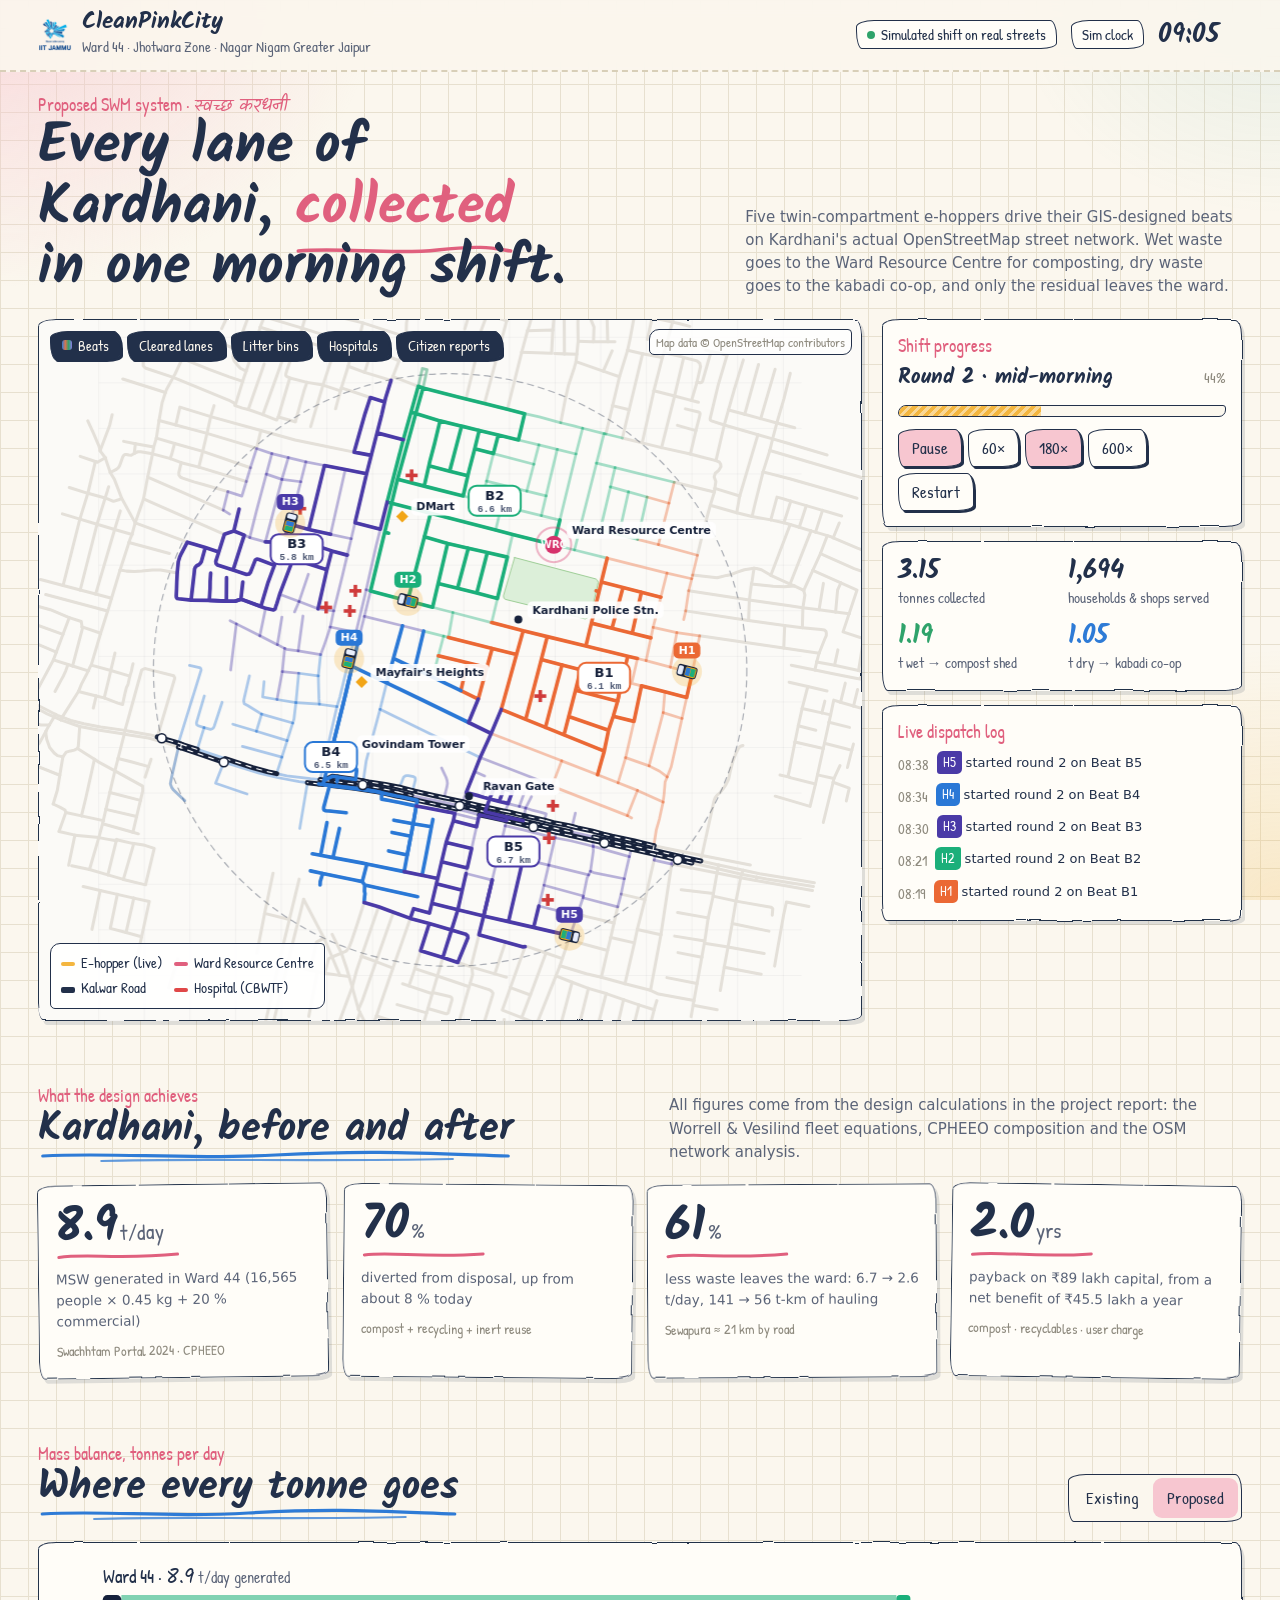
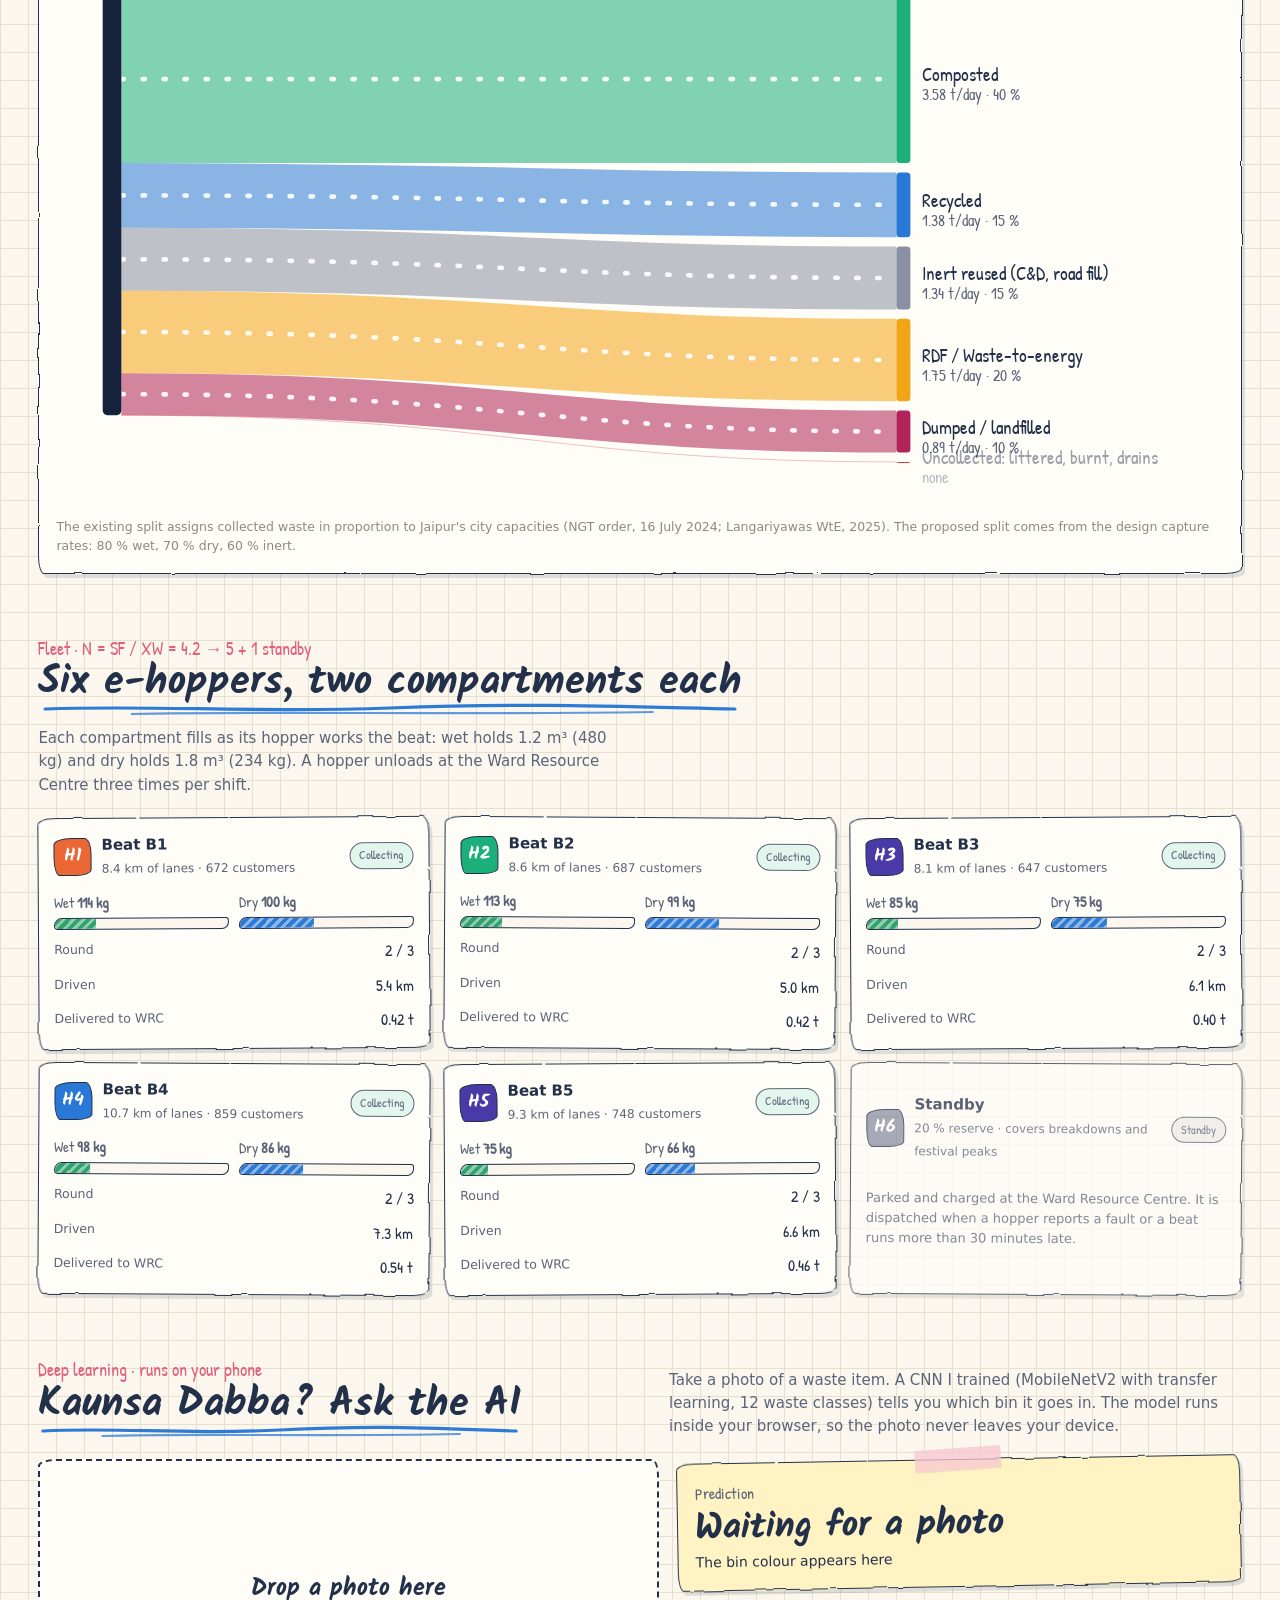
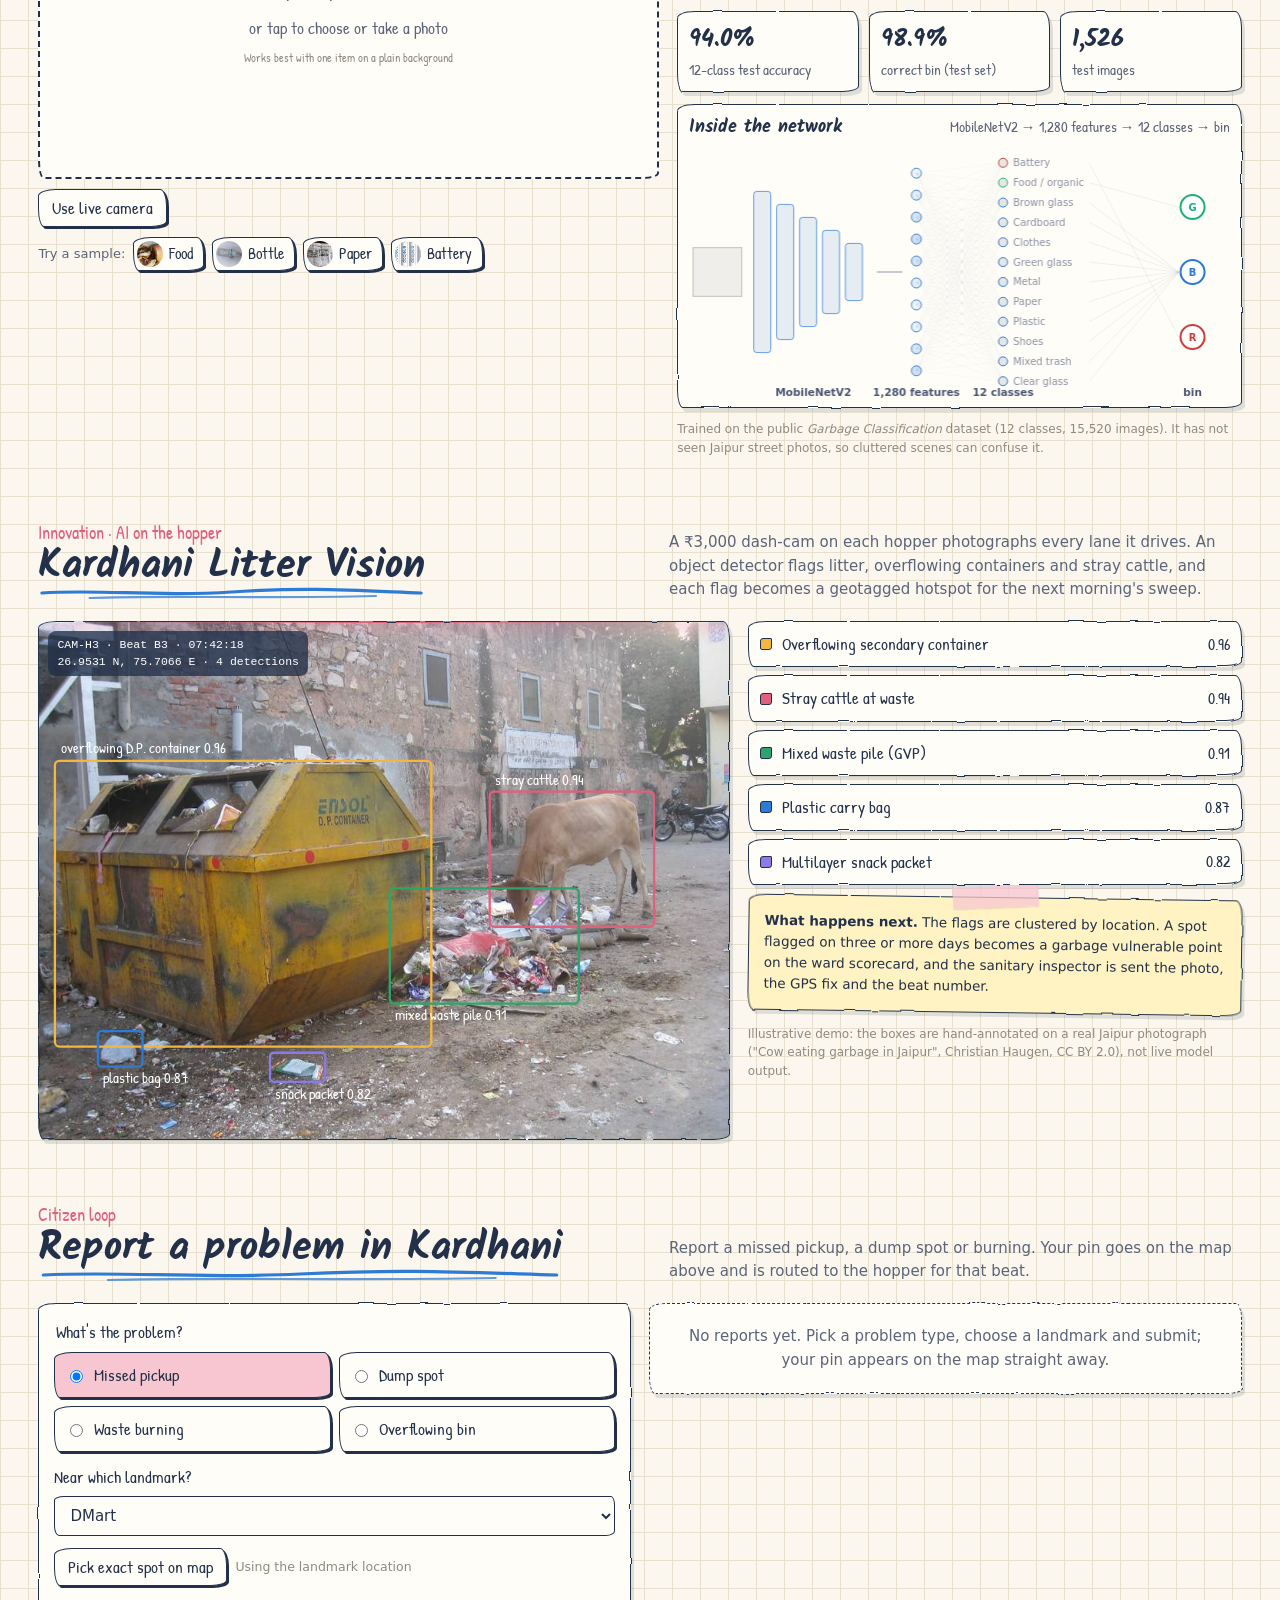
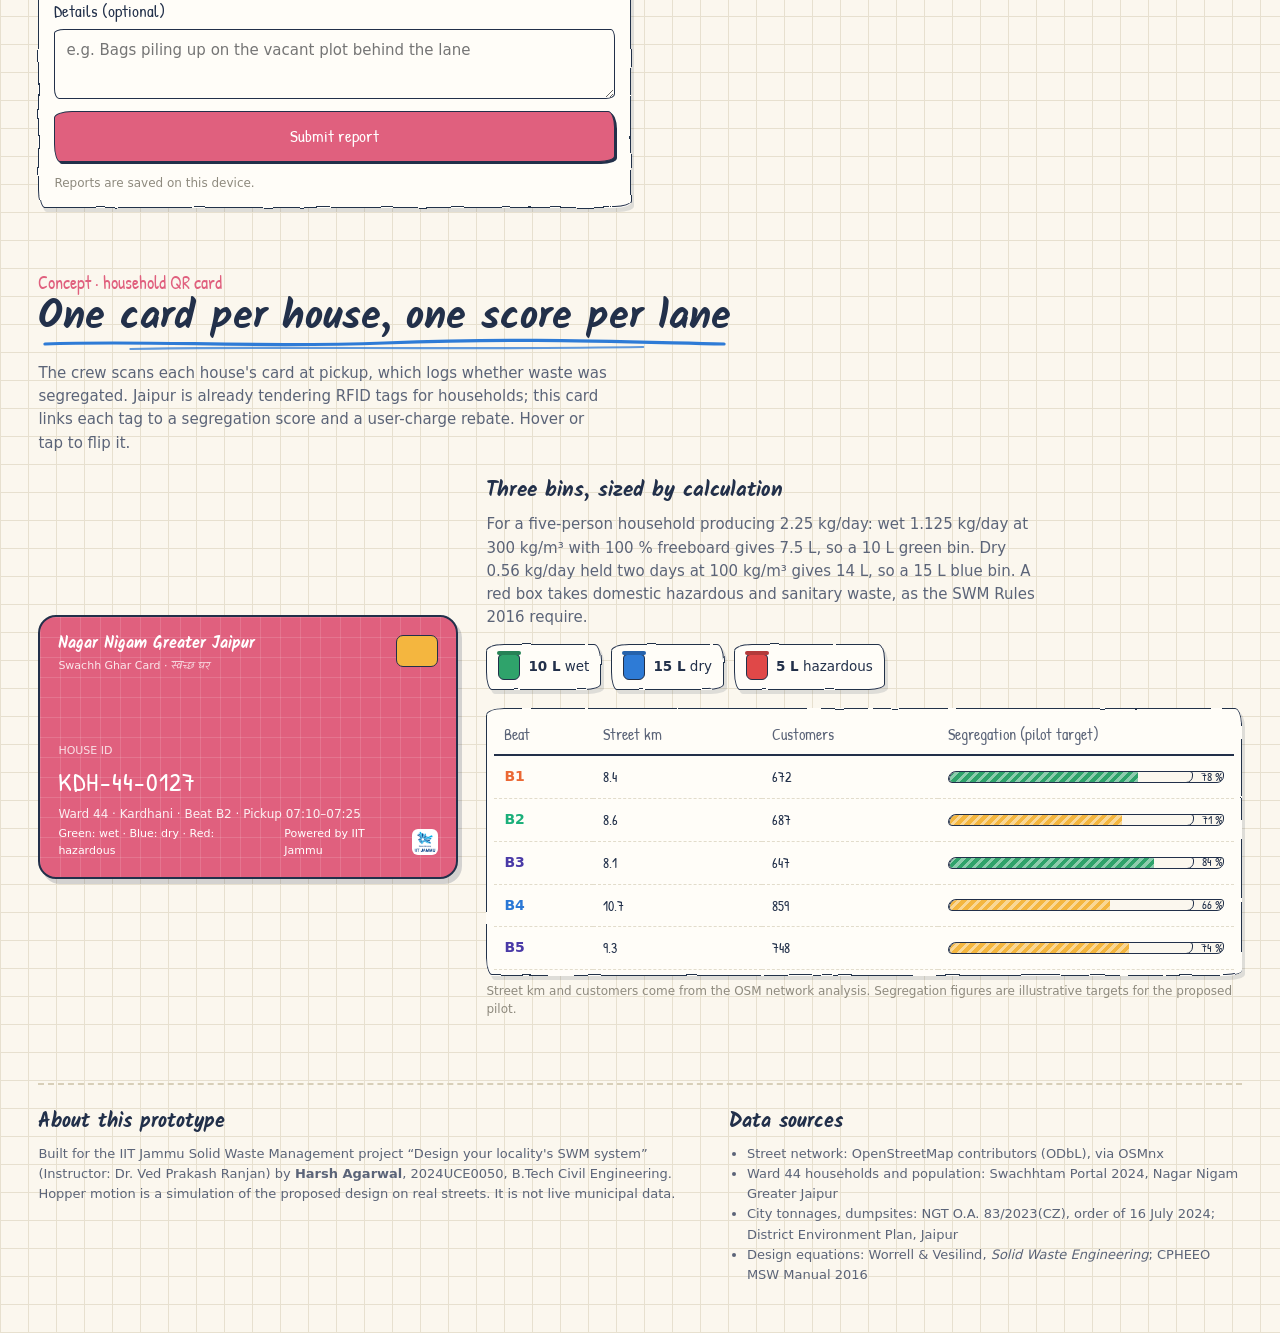
==== commit 6e9b1055: "Restyle web app with the hand-drawn look from the presentation" ====
--- a/web/index.html
+++ b/web/index.html
@@ -8,12 +8,13 @@
 <title>CleanPinkCity</title>
 <link rel="preconnect" href="https://fonts.googleapis.com">
 <link rel="preconnect" href="https://fonts.gstatic.com" crossorigin>
-<link rel="stylesheet" href="https://fonts.googleapis.com/css2?family=Bricolage+Grotesque:opsz,wght@12..96,500;12..96,700;12..96,800&family=Hanken+Grotesk:wght@400;500;600;700&family=JetBrains+Mono:wght@400;600&family=Tiro+Devanagari+Hindi&display=swap">
+<link rel="stylesheet" href="https://fonts.googleapis.com/css2?family=Kalam:wght@400;700&family=Patrick+Hand&display=swap">
 <script src="vendor/qrcode.min.js"></script>
 <link rel="stylesheet" href="css/base.css">
 <link rel="stylesheet" href="css/hero.css">
 <link rel="stylesheet" href="css/sections.css">
 <link rel="stylesheet" href="css/bin-sorter.css">
+<link rel="stylesheet" href="css/doodle.css">
 <link rel="stylesheet" href="css/responsive.css">
 <script defer src="js/data.js"></script>
 <script defer src="js/core.js"></script>
@@ -28,6 +29,13 @@
 <script defer src="js/main.js"></script>
 </head>
 <body>
+<!-- pen wobble for card outlines (used by css/doodle.css) -->
+<svg width="0" height="0" style="position:absolute" aria-hidden="true" focusable="false">
+  <filter id="rough" x="-2%" y="-2%" width="104%" height="104%">
+    <feTurbulence type="fractalNoise" baseFrequency="0.035" numOctaves="2" seed="7"/>
+    <feDisplacementMap in="SourceGraphic" scale="3.2" xChannelSelector="R" yChannelSelector="G"/>
+  </filter>
+</svg>
 
 <header class="top">
   <div class="wrap">
@@ -61,7 +69,7 @@
       <div class="credit">Map data © OpenStreetMap contributors</div>
       <div class="maplegend" aria-hidden="true">
         <span><i style="background:var(--marigold)"></i>E-hopper (live)</span><span><i style="background:var(--pink)"></i>Ward Resource Centre</span>
-        <span><i style="background:#16213b;height:6px"></i>Kalwar Road</span><span><i style="background:#d03b3b"></i>Hospital (CBWTF)</span>
+        <span><i style="background:#22304a;height:6px"></i>Kalwar Road</span><span><i style="background:#e04848"></i>Hospital (CBWTF)</span>
       </div>
       <div class="armhint" id="armhint" hidden>Tap the map to drop your report pin</div>
     </div>
@@ -162,22 +170,22 @@
       <div class="lvimg">
         <img src="assets/litter-vision.jpg" alt="A Jaipur street with an overflowing yellow municipal container and a cow eating scattered garbage" width="900" height="675">
         <svg viewBox="0 0 900 675" aria-hidden="true">
-          <g class="box"><rect x="22" y="182" width="490" height="372" rx="6" stroke="#f2a516"/><rect x="22" y="152" width="300" height="28" rx="4" fill="#f2a516" stroke="none" style="animation:none"/><text x="30" y="172">overflowing D.P. container 0.96</text></g>
-          <g class="box"><rect x="588" y="222" width="214" height="176" rx="6" stroke="#d6336c" style="animation-delay:.5s"/><rect x="588" y="194" width="196" height="26" rx="4" fill="#d6336c" stroke="none" style="animation:none"/><text x="595" y="213">stray cattle 0.94</text></g>
-          <g class="box"><rect x="458" y="348" width="246" height="150" rx="6" stroke="#1baf7a" style="animation-delay:1s"/><rect x="458" y="500" width="230" height="26" rx="4" fill="#1baf7a" stroke="none" style="animation:none"/><text x="465" y="519">mixed waste pile 0.91</text></g>
-          <g class="box"><rect x="78" y="534" width="58" height="46" rx="5" stroke="#2a78d6" style="animation-delay:1.5s"/><rect x="78" y="584" width="150" height="24" rx="4" fill="#2a78d6" stroke="none" style="animation:none"/><text x="84" y="602">plastic bag 0.87</text></g>
-          <g class="box"><rect x="302" y="562" width="72" height="38" rx="5" stroke="#4a3aa7" style="animation-delay:2s"/><rect x="302" y="604" width="168" height="24" rx="4" fill="#4a3aa7" stroke="none" style="animation:none"/><text x="308" y="622">snack packet 0.82</text></g>
+          <g class="box"><rect x="22" y="182" width="490" height="372" rx="6" stroke="#f4b63f"/><rect x="22" y="152" width="300" height="28" rx="4" fill="#f4b63f" stroke="none" style="animation:none"/><text x="30" y="172">overflowing D.P. container 0.96</text></g>
+          <g class="box"><rect x="588" y="222" width="214" height="176" rx="6" stroke="#e0607e" style="animation-delay:.5s"/><rect x="588" y="194" width="196" height="26" rx="4" fill="#e0607e" stroke="none" style="animation:none"/><text x="595" y="213">stray cattle 0.94</text></g>
+          <g class="box"><rect x="458" y="348" width="246" height="150" rx="6" stroke="#2fa36b" style="animation-delay:1s"/><rect x="458" y="500" width="230" height="26" rx="4" fill="#2fa36b" stroke="none" style="animation:none"/><text x="465" y="519">mixed waste pile 0.91</text></g>
+          <g class="box"><rect x="78" y="534" width="58" height="46" rx="5" stroke="#2e7bd6" style="animation-delay:1.5s"/><rect x="78" y="584" width="150" height="24" rx="4" fill="#2e7bd6" stroke="none" style="animation:none"/><text x="84" y="602">plastic bag 0.87</text></g>
+          <g class="box"><rect x="302" y="562" width="72" height="38" rx="5" stroke="#8c7ae6" style="animation-delay:2s"/><rect x="302" y="604" width="168" height="24" rx="4" fill="#8c7ae6" stroke="none" style="animation:none"/><text x="308" y="622">snack packet 0.82</text></g>
         </svg>
         <div class="scan" aria-hidden="true"></div>
         <div class="hud">CAM-H3 · Beat B3 · 07:42:18<br>26.9531 N, 75.7066 E · 4 detections</div>
       </div>
       <div style="display:grid;gap:12px">
         <ul class="det">
-          <li><i style="background:#f2a516"></i><span>Overflowing secondary container</span><b>0.96</b></li>
-          <li><i style="background:#d6336c"></i><span>Stray cattle at waste</span><b>0.94</b></li>
-          <li><i style="background:#1baf7a"></i><span>Mixed waste pile (GVP)</span><b>0.91</b></li>
-          <li><i style="background:#2a78d6"></i><span>Plastic carry bag</span><b>0.87</b></li>
-          <li><i style="background:#4a3aa7"></i><span>Multilayer snack packet</span><b>0.82</b></li>
+          <li><i style="background:#f4b63f"></i><span>Overflowing secondary container</span><b>0.96</b></li>
+          <li><i style="background:#e0607e"></i><span>Stray cattle at waste</span><b>0.94</b></li>
+          <li><i style="background:#2fa36b"></i><span>Mixed waste pile (GVP)</span><b>0.91</b></li>
+          <li><i style="background:#2e7bd6"></i><span>Plastic carry bag</span><b>0.87</b></li>
+          <li><i style="background:#8c7ae6"></i><span>Multilayer snack packet</span><b>0.82</b></li>
         </ul>
         <div class="panel" style="font-size:13.5px"><b>What happens next.</b> The flags are clustered by location. A spot flagged on three or more days becomes a garbage vulnerable point on the ward scorecard, and the sanitary inspector is sent the photo, the GPS fix and the beat number.</div>
         <p class="muted" style="font-size:12px">Illustrative demo: the boxes are hand-annotated on a real Jaipur photograph ("Cow eating garbage in Jaipur", Christian Haugen, CC BY 2.0), not live model output.</p>
--- a/web/css/base.css
+++ b/web/css/base.css
@@ -1,38 +1,43 @@
-/* Layout: municipal command-centre on paper — live map hero with a HUD rail, then stacked bands
-   (impact, flow, fleet, AI vision, citizen reports, household card). Light only, by design. */
+/* Layout: a hand-drawn ward notebook — live map hero with a side rail, then stacked bands
+   (impact, flow, fleet, AI vision, citizen reports, household card). Light only, by design.
+   Palette and fonts follow the project presentation; the hand-drawn primitives live in doodle.css. */
 :root{
   color-scheme: light;
-  --paper:#f7f5f2;         /* warm off-white ground */
-  --card:#ffffff;
-  --ink:#16213b;           /* deep municipal navy */
-  --ink-2:#4b5672;
-  --muted:#8a90a3;
-  --line:#e6e2dc;
-  --pink:#d6336c;          /* Jaipur pink: the one accent */
-  --pink-soft:#fbe3ea;
-  --marigold:#f2a516;      /* hoppers */
-  --wet:#1baf7a; --dry:#2a78d6; --haz:#e34948;
-  --b0:#2a78d6; --b1:#eb6834; --b2:#1baf7a; --b3:#4a3aa7;
-  --good:#0ca30c; --warn:#fab219; --crit:#d03b3b;
-  --f-display:"Bricolage Grotesque", "Segoe UI", system-ui, sans-serif;
-  --f-body:"Hanken Grotesk", "Segoe UI", system-ui, sans-serif;
-  --f-mono:"JetBrains Mono", ui-monospace, Consolas, monospace;
-  --f-hindi:"Tiro Devanagari Hindi", "Nirmala UI", serif;
-  --r:14px;
-  --shadow:0 1px 2px rgba(22,33,59,.06), 0 8px 24px rgba(22,33,59,.06);
+  --paper:#fbf7ee;         /* notebook paper */
+  --grid:#e7e0cf;          /* notebook grid lines */
+  --card:#fffdf8;
+  --ink:#22304a;           /* pen ink */
+  --ink-2:#5b6478;
+  --muted:#8e8a7e;
+  --line:#e2dccb;
+  --pink:#e0607e;          /* Jaipur pink: the one accent */
+  --pink-soft:#f7c6d0;
+  --marigold:#f4b63f;      /* hoppers */
+  --terra:#d9734e; --teal:#3aa6a0; --lav:#8c7ae6;
+  --wet:#2fa36b; --dry:#2e7bd6; --haz:#e04848;
+  --b0:#2e7bd6; --b1:#d9734e; --b2:#2fa36b; --b3:#8c7ae6;
+  --good:#2fa36b; --warn:#f4b63f; --crit:#e04848;
+  --f-display:"Kalam", "Ink Free", "Segoe Print", cursive;
+  --f-hand:"Patrick Hand", "Ink Free", "Segoe Print", cursive;
+  --f-body:"Segoe UI", system-ui, -apple-system, Roboto, sans-serif;
+  --f-mono:var(--f-hand);
+  --f-hindi:"Kalam", "Nirmala UI", serif;
+  --r:18px 7px 16px 6px / 7px 16px 6px 18px;   /* uneven corners read as hand-drawn */
+  --pen:1.8px;
+  --shadow:3px 4px 0 rgba(34,48,74,.13);
 }
 *{box-sizing:border-box}
 [hidden]{display:none!important}
 html,body{background:var(--paper);color:var(--ink)}
 body{margin:0;font-family:var(--f-body);font-size:15px;line-height:1.55;padding-inline:clamp(16px,3vw,40px);padding-block:0 48px}
-h1,h2,h3{font-family:var(--f-display);text-wrap:balance;margin:0;letter-spacing:-.01em}
-h2{font-size:clamp(24px,3.2vw,34px);font-weight:800}
-h3{font-size:18px;font-weight:700}
+h1,h2,h3{font-family:var(--f-display);text-wrap:balance;margin:0;letter-spacing:0}
+h2{font-size:clamp(28px,3.6vw,40px);font-weight:700;line-height:1.15}
+h3{font-size:21px;font-weight:700}
 p{margin:0}
 .wrap{max-width:1320px;margin-inline:auto}
-.eyebrow{font-family:var(--f-mono);font-size:11.5px;letter-spacing:.14em;text-transform:uppercase;color:var(--pink);font-weight:600}
+.eyebrow{font-family:var(--f-hand);font-size:18px;line-height:1.2;color:var(--pink)}
 .muted{color:var(--muted)}
 .mono{font-family:var(--f-mono);font-variant-numeric:tabular-nums}
 .hi{font-family:var(--f-hindi);font-weight:400}
 button,select,input,textarea{font:inherit;color:inherit}
-:focus-visible{outline:2.5px solid var(--pink);outline-offset:2px;border-radius:6px}
+:focus-visible{outline:2.5px dashed var(--pink);outline-offset:3px;border-radius:6px}
--- a/web/css/hero.css
+++ b/web/css/hero.css
@@ -1,5 +1,5 @@
 /* ---------- top bar ---------- */
-.top{position:sticky;top:env(safe-area-inset-top,0px);z-index:20;background:rgba(247,245,242,.86);backdrop-filter:blur(10px);border-bottom:1px solid var(--line);margin-inline:calc(-1*clamp(16px,3vw,40px));padding:10px clamp(16px,3vw,40px)}
+.top{position:sticky;top:env(safe-area-inset-top,0px);z-index:20;background:rgba(251,247,238,.86);backdrop-filter:blur(10px);border-bottom:1px solid var(--line);margin-inline:calc(-1*clamp(16px,3vw,40px));padding:10px clamp(16px,3vw,40px)}
 .top .wrap{display:flex;align-items:center;gap:14px;flex-wrap:wrap}
 .brand{display:flex;align-items:center;gap:10px;min-width:0}
 .brand img{width:34px;height:34px}
@@ -14,7 +14,7 @@
 /* ---------- hero ---------- */
 .hero{display:grid;grid-template-columns:minmax(0,1fr) 360px;gap:20px;margin-top:22px}
 .hero-head{grid-column:1/-1;display:flex;flex-wrap:wrap;align-items:end;gap:10px 28px;justify-content:space-between}
-.hero-head h1{font-size:clamp(30px,5vw,56px);font-weight:800;line-height:1.02;max-width:16ch}
+.hero-head h1{font-size:clamp(30px,5vw,56px);font-weight:800;line-height:1.02;max-width:22ch}
 .hero-head h1 em{font-style:normal;color:var(--pink)}
 .hero-head p{max-width:52ch;color:var(--ink-2)}
 .mapcard{position:relative;background:var(--card);border-radius:var(--r);box-shadow:var(--shadow);overflow:hidden;min-width:0;aspect-ratio:1/1;max-height:78vh;width:100%}
--- a/web/css/sections.css
+++ b/web/css/sections.css
@@ -33,7 +33,7 @@
 .st-collect{background:#e3f6ee;color:#0d7a52}.st-travel{background:#e7f0fb;color:#1c5cab}.st-unload{background:#fdf0d6;color:#8a5b00}.st-idle{background:#efedea;color:var(--ink-2)}.st-done{background:#efedea;color:var(--ink-2)}
 .gauges{display:grid;grid-template-columns:1fr 1fr;gap:10px}
 .gauge{font-size:12px;color:var(--ink-2)}
-.gauge .bar{height:10px;border-radius:5px;background:#f0eeea;overflow:hidden;margin-top:4px}
+.gauge .bar{height:10px;border-radius:5px;background:#f3eee2;overflow:hidden;margin-top:4px}
 .gauge .bar i{display:block;height:100%;width:0;border-radius:5px;transition:width .3s linear}
 .hop .row{display:flex;justify-content:space-between;font-size:12.5px;color:var(--ink-2)}
 .hop .row b{color:var(--ink);font-family:var(--f-mono);font-weight:600}
@@ -42,12 +42,12 @@
 .lvimg{position:relative;border-radius:var(--r);overflow:hidden;box-shadow:var(--shadow);background:#ddd}
 .lvimg img{display:block;width:100%;height:auto}
 .lvimg svg{position:absolute;inset:0;width:100%;height:100%}
-.scan{position:absolute;left:0;right:0;height:2px;background:linear-gradient(90deg,transparent,var(--pink),transparent);box-shadow:0 0 18px 4px rgba(214,51,108,.45);top:0;animation:scan 3.6s ease-in-out infinite}
+.scan{position:absolute;left:0;right:0;height:2px;background:linear-gradient(90deg,transparent,var(--pink),transparent);box-shadow:0 0 18px 4px rgba(224,96,126,.45);top:0;animation:scan 3.6s ease-in-out infinite}
 @keyframes scan{0%{top:2%}50%{top:96%}100%{top:2%}}
 .box rect{fill:none;stroke-width:3;animation:boxin 4.8s ease-in-out infinite}
 .box text{font-family:var(--f-mono);font-size:15px;font-weight:600;fill:#fff}
 @keyframes boxin{0%,8%{stroke-dasharray:0 2000}25%,100%{stroke-dasharray:2000 0}}
-.hud{position:absolute;left:10px;top:10px;font-family:var(--f-mono);font-size:11.5px;background:rgba(22,33,59,.78);color:#fff;border-radius:8px;padding:6px 9px;line-height:1.45}
+.hud{position:absolute;left:10px;top:10px;font-family:var(--f-mono);font-size:11.5px;background:rgba(34,48,74,.78);color:#fff;border-radius:8px;padding:6px 9px;line-height:1.45}
 .det{list-style:none;padding:0;margin:0;display:grid;gap:8px}
 .det li{display:grid;grid-template-columns:12px 1fr auto;gap:10px;align-items:center;background:var(--card);border-radius:10px;padding:10px 12px;box-shadow:var(--shadow);font-size:14px}
 .det li i{width:12px;height:12px;border-radius:3px}
@@ -72,8 +72,8 @@
 .flip{perspective:1200px;width:100%;max-width:420px;aspect-ratio:1.586/1;cursor:pointer}
 .flip-in{position:relative;width:100%;height:100%;transition:transform .9s cubic-bezier(.4,.2,.2,1);transform-style:preserve-3d}
 .flip:hover .flip-in,.flip.on .flip-in{transform:rotateY(180deg)}
-.face{position:absolute;inset:0;border-radius:18px;padding:18px;backface-visibility:hidden;box-shadow:0 14px 40px rgba(22,33,59,.18);overflow:hidden;color:#fff;display:grid}
-.front{background:linear-gradient(135deg,#d6336c 0%,#b02457 55%,#7d1b46 100%);grid-template-rows:auto 1fr auto}
+.face{position:absolute;inset:0;border-radius:18px;padding:18px;backface-visibility:hidden;box-shadow:0 14px 40px rgba(34,48,74,.18);overflow:hidden;color:#fff;display:grid}
+.front{background:linear-gradient(135deg,#e0607e 0%,#a8435a 55%,#7d1b46 100%);grid-template-rows:auto 1fr auto}
 .front::before{content:"";position:absolute;inset:0;background:radial-gradient(circle at 85% 15%,rgba(255,255,255,.22),transparent 40%),repeating-linear-gradient(45deg,rgba(255,255,255,.05) 0 2px,transparent 2px 12px)}
 .back{background:#fff;color:var(--ink);transform:rotateY(180deg);grid-template-columns:auto 1fr;gap:16px;align-items:center;border:1px solid var(--line)}
 .face>*{position:relative}
@@ -98,7 +98,7 @@
 .score th{font-size:11.5px;text-transform:uppercase;letter-spacing:.08em;color:var(--muted);text-align:left;font-weight:600;padding:8px 10px;border-bottom:1px solid var(--line)}
 .score td{padding:10px;border-bottom:1px solid var(--line);font-variant-numeric:tabular-nums}
 .score .barcell{width:40%}
-.score .barcell div{height:8px;border-radius:4px;background:#f0eeea;overflow:hidden}
+.score .barcell div{height:8px;border-radius:4px;background:#f3eee2;overflow:hidden}
 .score .barcell i{display:block;height:100%;border-radius:4px}
 .tablewrap{overflow-x:auto;background:var(--card);border-radius:var(--r);box-shadow:var(--shadow);padding:6px 8px}
 
--- a/web/css/bin-sorter.css
+++ b/web/css/bin-sorter.css
@@ -13,7 +13,7 @@
 .verdict small{font-family:var(--f-mono);font-size:11px;letter-spacing:.12em;text-transform:uppercase;opacity:.9}
 .verdict b{font-family:var(--f-display);font-size:clamp(26px,3.4vw,36px);line-height:1.05}
 .verdict span{font-size:14px;opacity:.95}
-.v-idle{background:#8a90a3}.v-green{background:#1baf7a}.v-blue{background:#2a78d6}.v-red{background:#d03b3b}
+.v-idle{background:#8e8a7e}.v-green{background:#2fa36b}.v-blue{background:#2e7bd6}.v-red{background:#e04848}
 .probs{list-style:none;margin:0;padding:0;display:grid;gap:8px}
 .probs li{display:grid;grid-template-columns:120px 1fr 48px;gap:10px;align-items:center;font-size:13.5px}
 .probs .pb{height:10px;border-radius:5px;background:#efedea;overflow:hidden}
--- a/web/css/doodle.css
+++ b/web/css/doodle.css
@@ -0,0 +1,117 @@
+/* ---------- doodle notebook theme ----------
+   Hand-drawn look shared with the project deck: grid paper, pen-ink outlines with a slight
+   wobble (SVG filter #rough in index.html), scribbled underlines, sticky notes and hatched bars. */
+
+/* paper: grid lines + soft watercolour corners */
+html{background-color:var(--paper);background-image:linear-gradient(var(--grid) 1px,transparent 1px),linear-gradient(90deg,var(--grid) 1px,transparent 1px);background-size:28px 28px}
+body{background:transparent}
+body::before{content:"";position:fixed;inset:0;z-index:-1;pointer-events:none;
+  background:radial-gradient(42vw 32vw at 0 0,rgba(247,198,208,.6),transparent 70%),
+             radial-gradient(34vw 28vw at 100% 100%,rgba(244,182,63,.22),transparent 70%),
+             radial-gradient(30vw 24vw at 100% 0,rgba(58,166,160,.1),transparent 70%)}
+
+/* scribbled underlines (blue under section titles, pink under key numbers) */
+h2{display:inline-block;padding-bottom:12px;background:url("data:image/svg+xml,%3Csvg xmlns='http://www.w3.org/2000/svg' viewBox='0 0 300 14' preserveAspectRatio='none'%3E%3Cpath d='M3 6 C 50 2, 90 10, 150 5 S 240 3, 297 6' fill='none' stroke='%232e7bd6' stroke-width='3.2' stroke-linecap='round' vector-effect='non-scaling-stroke'/%3E%3Cpath d='M40 11 C 100 8, 170 12, 262 9' fill='none' stroke='%232e7bd6' stroke-width='2.2' stroke-linecap='round' opacity='.75' vector-effect='non-scaling-stroke'/%3E%3C/svg%3E") left bottom/100% 14px no-repeat}
+.hero-head h1{font-weight:700;line-height:1.08}
+.hero-head h1 em{padding-bottom:.06em;background:url("data:image/svg+xml,%3Csvg xmlns='http://www.w3.org/2000/svg' viewBox='0 0 200 12' preserveAspectRatio='none'%3E%3Cpath d='M3 7 C 40 3, 90 11, 130 6 S 180 4, 197 7' fill='none' stroke='%23e0607e' stroke-width='3.5' stroke-linecap='round' vector-effect='non-scaling-stroke'/%3E%3C/svg%3E") left bottom/100% .22em no-repeat}
+.kpi b{padding-bottom:10px;background:url("data:image/svg+xml,%3Csvg xmlns='http://www.w3.org/2000/svg' viewBox='0 0 120 10' preserveAspectRatio='none'%3E%3Cpath d='M3 6 C 30 2, 60 9, 117 4' fill='none' stroke='%23e0607e' stroke-width='3' stroke-linecap='round' vector-effect='non-scaling-stroke'/%3E%3C/svg%3E") left bottom/2.6em 10px no-repeat}
+
+/* pen-ink cards */
+.panel,.mapcard,.kpi,.flowcard,.hop,.lvimg,.det li,.reports li,.bin,.mstats div,.nnwrap,.tablewrap,.verdict,.empty{
+  position:relative;border:0;border-radius:var(--r);background-color:var(--card);box-shadow:var(--shadow)}
+.panel::before,.mapcard::before,.kpi::before,.flowcard::before,.hop::before,.lvimg::before,.det li::before,.reports li::before,
+.bin::before,.mstats div::before,.nnwrap::before,.tablewrap::before,.verdict::before,.empty::before{
+  content:"";position:absolute;inset:0;z-index:3;border:var(--pen) solid var(--ink);border-radius:inherit;filter:url(#rough);pointer-events:none}
+.empty::before{border-style:dashed}
+.kpi::after{display:none}
+.kpi:nth-child(4n+1){transform:rotate(-.7deg)} .kpi:nth-child(4n+2){transform:rotate(.5deg)}
+.kpi:nth-child(4n+3){transform:rotate(-.3deg)} .kpi:nth-child(4n){transform:rotate(.8deg)}
+.hop:nth-child(odd){transform:rotate(-.35deg)} .hop:nth-child(even){transform:rotate(.35deg)}
+
+/* sticky notes with tape: the AI verdict, "what happens next", toasts */
+.verdict,.lv .panel,.toast{background-color:#fff3c4;color:var(--ink);transform:rotate(-1deg)}
+.lv .panel{transform:rotate(.8deg)}
+.verdict::after,.lv .panel::after{content:"";position:absolute;top:-11px;left:50%;width:86px;height:22px;z-index:4;
+  transform:translateX(-50%) rotate(-3deg);background:rgba(247,198,208,.75);box-shadow:0 1px 0 rgba(34,48,74,.08)}
+.v-idle{background-color:#fff3c4}.v-green{background-color:#d6f0e1}.v-blue{background-color:#d8e7fb}.v-red{background-color:#fbd8d8}
+.verdict small{font-family:var(--f-hand);font-size:16px;letter-spacing:0;text-transform:none;opacity:1;color:var(--ink-2)}
+.verdict b{font-family:var(--f-display);font-weight:700}
+.v-green b{color:var(--wet)}.v-blue b{color:var(--dry)}.v-red b{color:var(--haz)}
+.verdict span{opacity:1}
+.verdict .spinner{border-color:rgba(34,48,74,.25);border-top-color:var(--ink)}
+.toast{font-family:var(--f-hand);font-size:18px;font-weight:400;border:var(--pen) solid var(--ink);border-radius:var(--r);transform:translateX(-50%) rotate(-1deg)}
+
+/* hand-drawn buttons, chips and choices */
+.btn,.chip,.samples button,.types label,.pill{font-family:var(--f-hand);font-weight:400;border:var(--pen) solid var(--ink);border-radius:var(--r);background-color:var(--card);color:var(--ink)}
+.btn,.chip,.samples button,.types label{box-shadow:2px 2px 0 var(--ink);transition:transform .12s,box-shadow .12s}
+.btn{font-size:17px;padding:5px 13px}
+.chip{font-size:15px;padding:2px 11px}
+.samples button{font-size:15.5px}
+.types label{font-size:17px}
+.pill{font-size:15px;padding:2px 10px}
+.btn:hover,.chip:hover,.samples button:hover,.types label:hover{transform:translate(-1px,-1px);box-shadow:3px 3px 0 var(--ink)}
+.btn:active,.chip:active,.samples button:active{transform:translate(1px,1px);box-shadow:0 0 0 var(--ink)}
+.btn.primary,.chip[aria-pressed="true"]{background-color:var(--ink);color:var(--paper);border-color:var(--ink)}
+.btn.pink{background-color:var(--pink);color:#fff;border-color:var(--ink)}
+.btn[aria-pressed="true"]{background-color:var(--pink-soft);border-color:var(--ink);color:var(--ink)}
+.types label:has(input:checked){background-color:var(--pink-soft);border-color:var(--ink);color:var(--ink)}
+.seg{border:var(--pen) solid var(--ink);border-radius:var(--r);background-color:var(--paper)}
+.seg button{font-family:var(--f-hand);font-size:17px;font-weight:400}
+.seg button[aria-pressed="true"]{background-color:var(--pink-soft);box-shadow:none;color:var(--ink)}
+label{font-family:var(--f-hand);font-size:17px;font-weight:400}
+legend{font-family:var(--f-hand);font-size:17px!important;font-weight:400!important}
+select,input,textarea{font-family:var(--f-body);font-size:15px;border:1.5px solid var(--ink);border-radius:10px 4px 9px 5px / 4px 9px 5px 10px;background-color:var(--card)}
+
+/* hatched marker fills inside pen-outlined bars */
+.shiftbar,.gauge .bar,.probs .pb,.score .barcell div{height:12px;border:1.5px solid var(--ink);border-radius:8px 3px 7px 4px;background-color:var(--paper)}
+.shiftbar>i,.gauge .bar i,.probs .pb i,.score .barcell i{border-radius:0;background-image:repeating-linear-gradient(-45deg,rgba(255,255,255,.45) 0 3px,transparent 3px 7px)!important}
+.shiftbar>i{background-color:var(--marigold)}
+
+/* header, map overlays, small print */
+.top{background:rgba(251,247,238,.9);border-bottom:2px dashed #d8cfb8}
+.brand b{font-size:23px;font-weight:700}
+.brand span{font-family:var(--f-hand);font-size:15px}
+.clock{font-family:var(--f-display);font-size:26px;font-weight:700;min-width:3.2em}
+.maplegend,.credit{font-family:var(--f-hand);border:1.5px solid var(--ink);border-radius:10px 4px 9px 5px}
+.maplegend{font-size:14.5px}.credit{font-size:13px}
+.armhint{font-family:var(--f-hand);font-size:17px;font-weight:400;border:var(--pen) solid var(--ink);border-radius:var(--r);box-shadow:2px 2px 0 var(--ink)}
+.feed time{font-size:15px}
+.tag{font-size:13.5px;font-weight:400;border-radius:6px 2px 5px 3px}
+.status{font-family:var(--f-hand);font-size:15px;font-weight:400;border:1.5px solid currentColor}
+.hop .badge{font-family:var(--f-display);font-size:18px;font-weight:700;border:var(--pen) solid var(--ink);border-radius:var(--r)}
+.hop .row b{font-size:16px;font-weight:400}
+.gauge{font-family:var(--f-hand);font-size:15px}
+.kpi .u{font-family:var(--f-hand);font-weight:400}
+.kpi small{font-size:14px}
+.stat span,.mstats span{font-family:var(--f-hand);font-size:15px}
+.stat b,.mstats b{font-weight:700}
+.probs li{font-family:var(--f-hand);font-size:16px}
+.probs .mono{font-size:16px}
+.hud{font-family:ui-monospace,Consolas,monospace}
+.box text{font-size:19px;font-weight:400}
+.det li{font-family:var(--f-hand);font-size:17px}
+.det li b{font-size:16px;font-weight:400}
+.det li i{border:1.5px solid var(--ink);border-radius:3px 1px 3px 2px}
+.drop{border:2.5px dashed var(--ink);border-radius:var(--r);background-color:var(--card)}
+.drop .hint b{font-weight:700;font-size:24px}
+.nnwrap .nnhead b{font-size:18px;font-weight:700}
+.nnwrap .nnhead{font-family:var(--f-hand);font-size:15px}
+.score th{font-family:var(--f-hand);font-size:16px;font-weight:400;letter-spacing:0;text-transform:none;color:var(--ink-2);border-bottom:2px solid var(--ink)}
+.score td{border-bottom:1.5px dashed var(--line)}
+footer{border-top:2px dashed #d8cfb8}
+footer h3{font-size:20px}
+
+/* household card: pen outline, flat pink with a light grid instead of a glossy gradient */
+.face{border:2px solid var(--ink);box-shadow:4px 5px 0 rgba(34,48,74,.18)}
+.front{background:var(--pink);background-image:linear-gradient(rgba(255,255,255,.13) 1px,transparent 1px),linear-gradient(90deg,rgba(255,255,255,.13) 1px,transparent 1px);background-size:20px 20px}
+.front::before{display:none}
+.back{background:var(--card)}
+.fmid .id{font-size:clamp(20px,2.8vw,26px);letter-spacing:.04em}
+.chipgold{background:var(--marigold);border:1.5px solid var(--ink);box-shadow:none}
+.ring{border:var(--pen) solid var(--ink)}
+.ring b{border:1.5px solid var(--ink)}
+.bin i{border:1.5px solid var(--ink)}
+
+/* flow diagram labels */
+#flow text{font-family:var(--f-hand);font-size:16px;font-weight:400}
+#flow .val{font-family:var(--f-hand);font-size:13.5px}
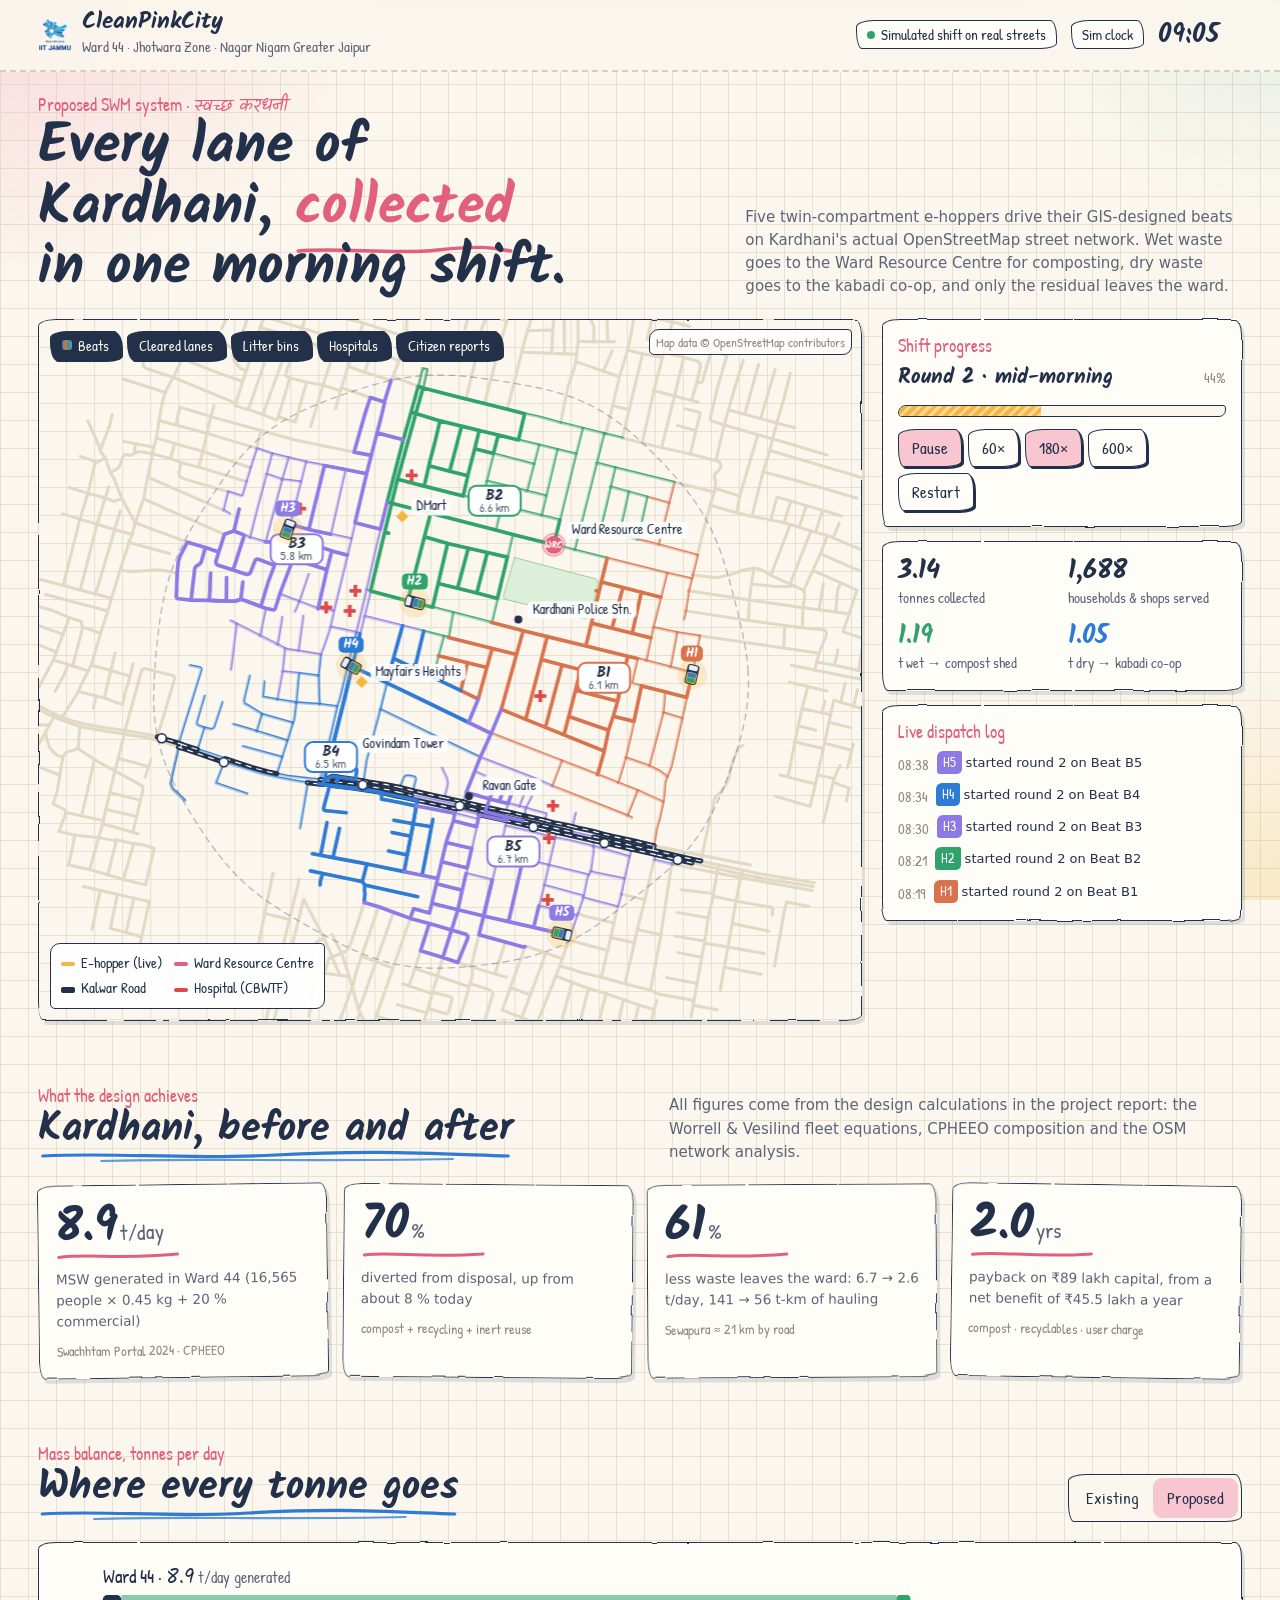
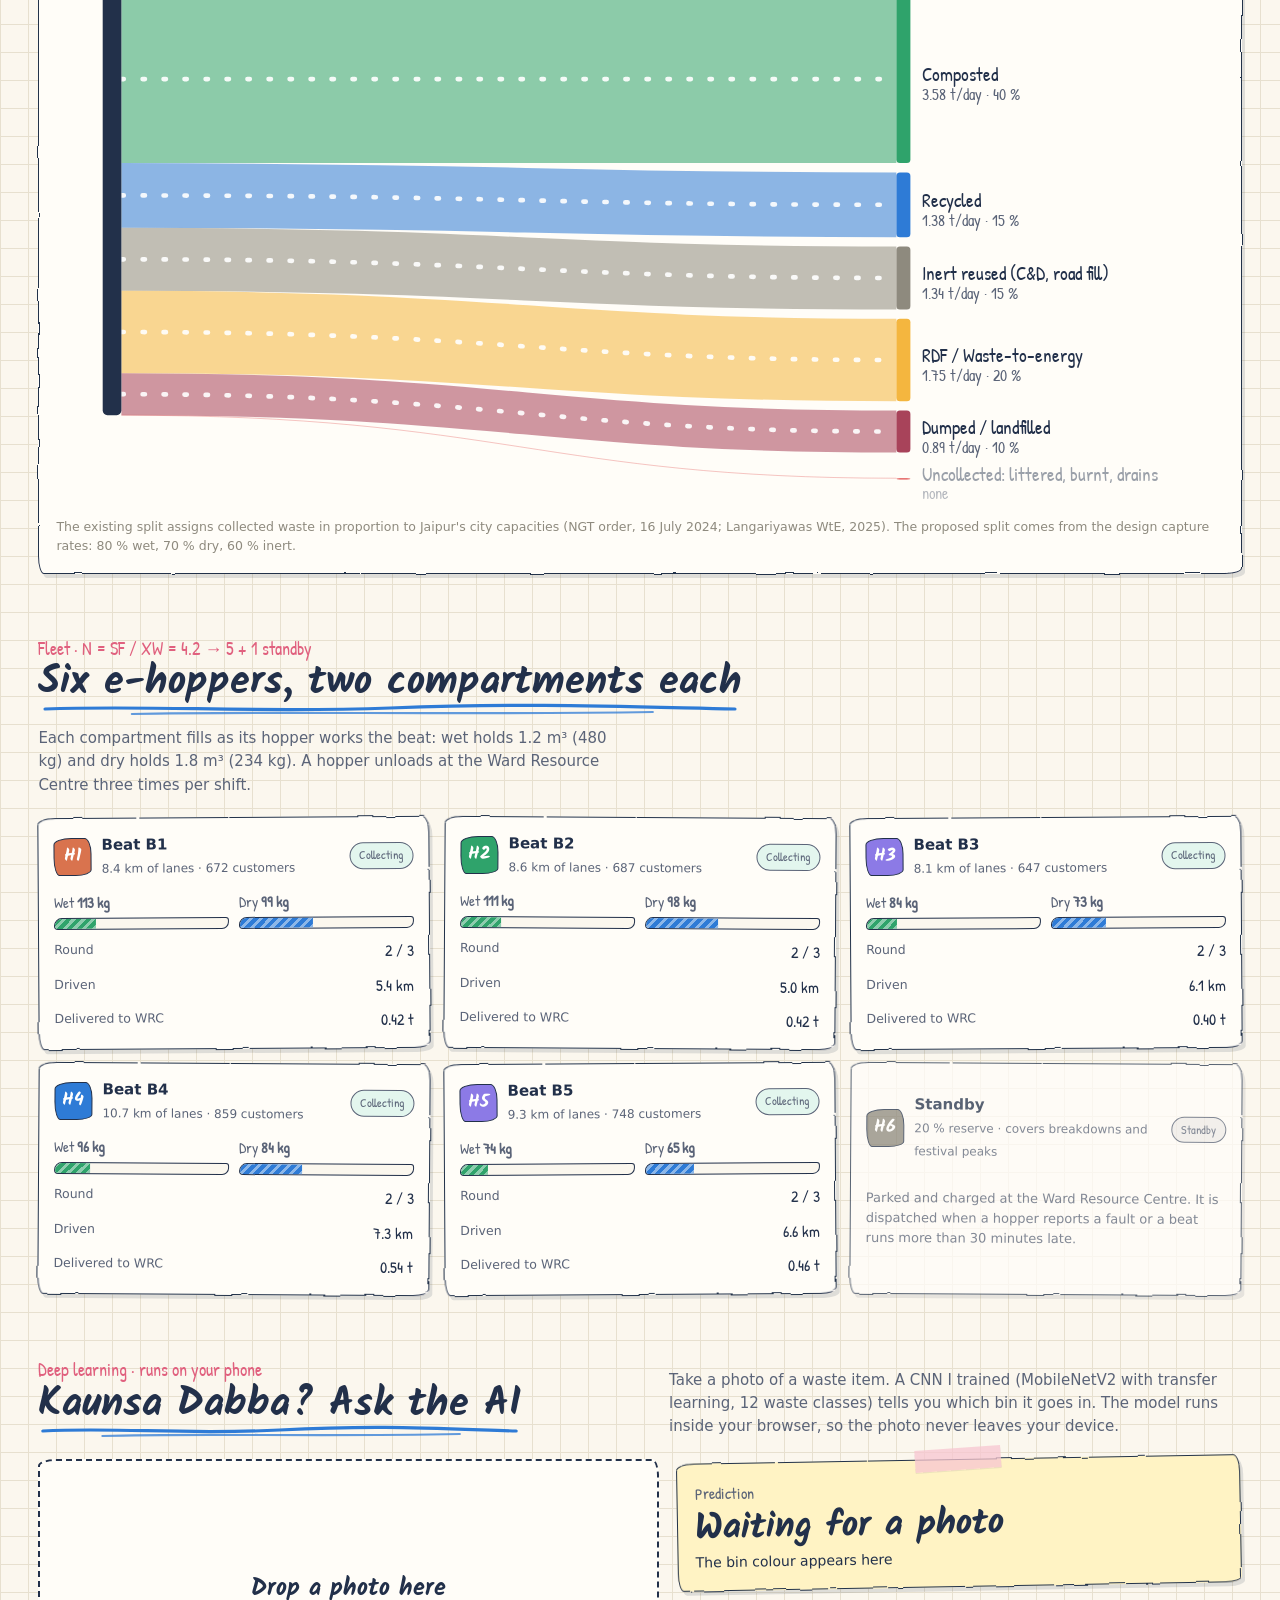
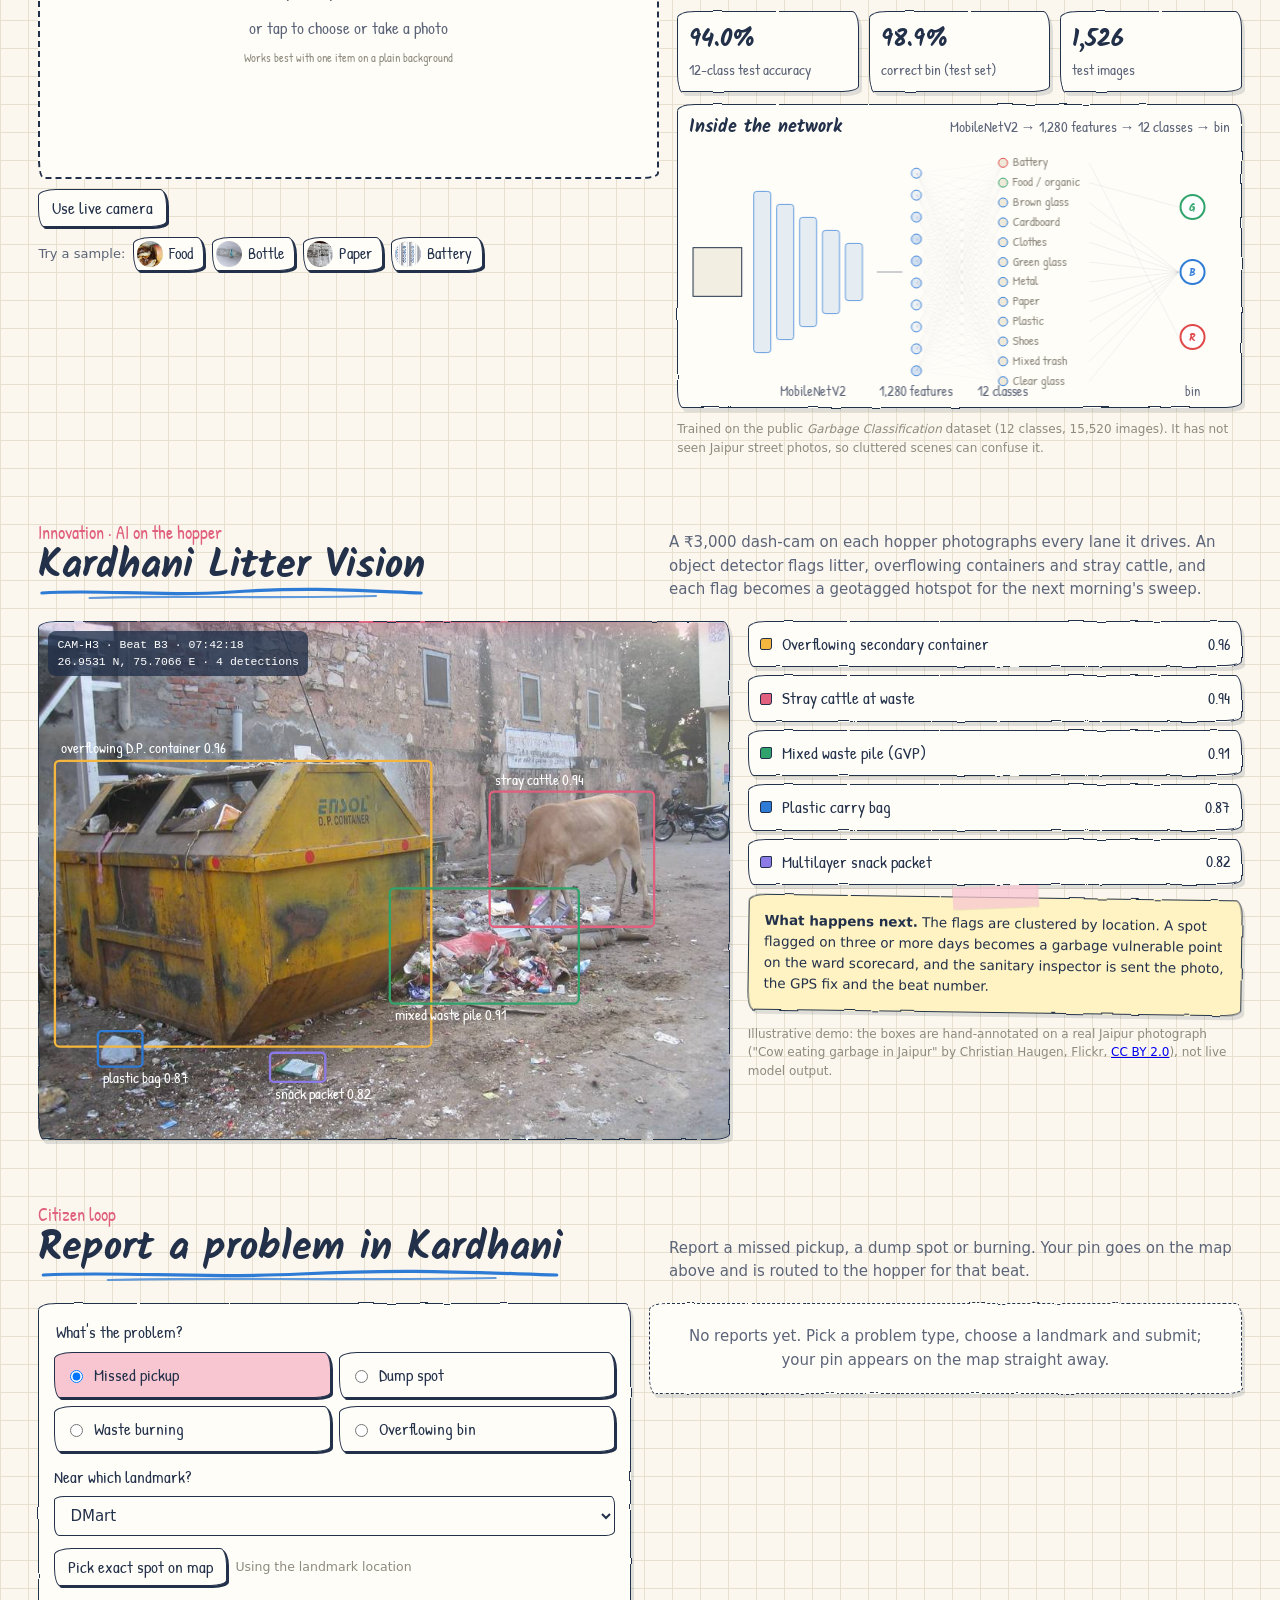
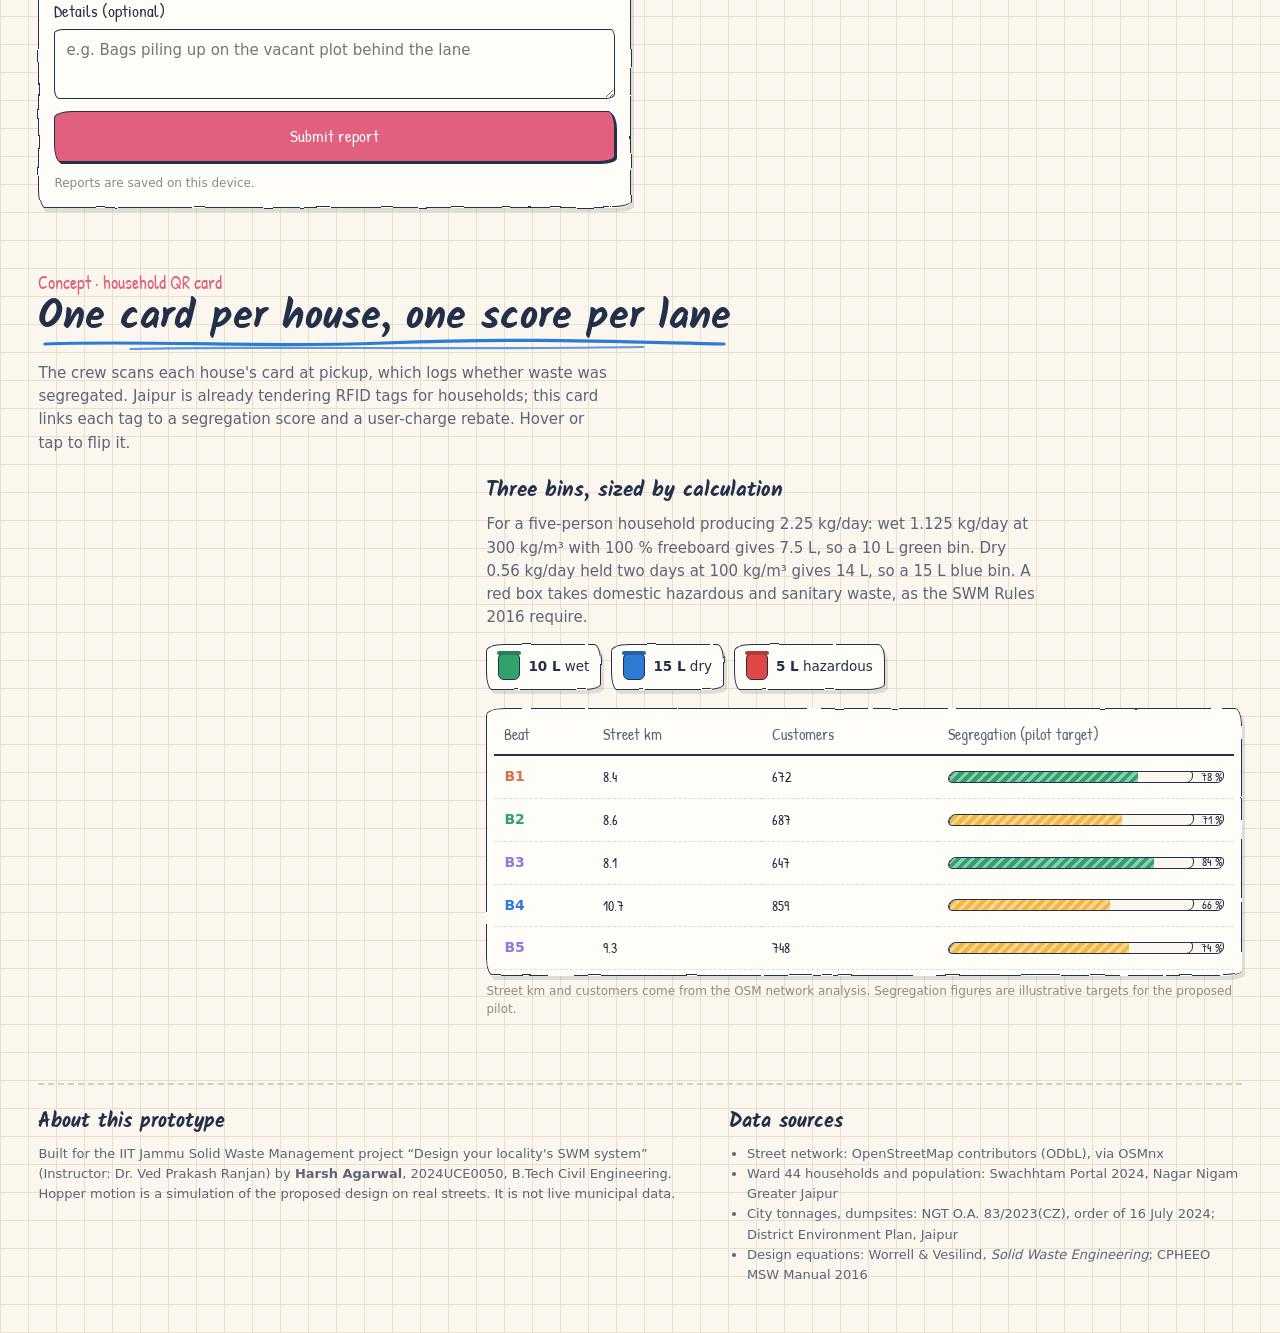
==== commit 29f1de8d: "Credit the Litter Vision photo under CC BY 2.0" ====
--- a/web/index.html
+++ b/web/index.html
@@ -188,7 +188,7 @@
           <li><i style="background:#8c7ae6"></i><span>Multilayer snack packet</span><b>0.82</b></li>
         </ul>
         <div class="panel" style="font-size:13.5px"><b>What happens next.</b> The flags are clustered by location. A spot flagged on three or more days becomes a garbage vulnerable point on the ward scorecard, and the sanitary inspector is sent the photo, the GPS fix and the beat number.</div>
-        <p class="muted" style="font-size:12px">Illustrative demo: the boxes are hand-annotated on a real Jaipur photograph ("Cow eating garbage in Jaipur", Christian Haugen, CC BY 2.0), not live model output.</p>
+        <p class="muted" style="font-size:12px">Illustrative demo: the boxes are hand-annotated on a real Jaipur photograph ("Cow eating garbage in Jaipur" by Christian Haugen, Flickr, <a href="https://creativecommons.org/licenses/by/2.0/" target="_blank" rel="noopener">CC BY 2.0</a>), not live model output.</p>
       </div>
     </div>
   </section>
